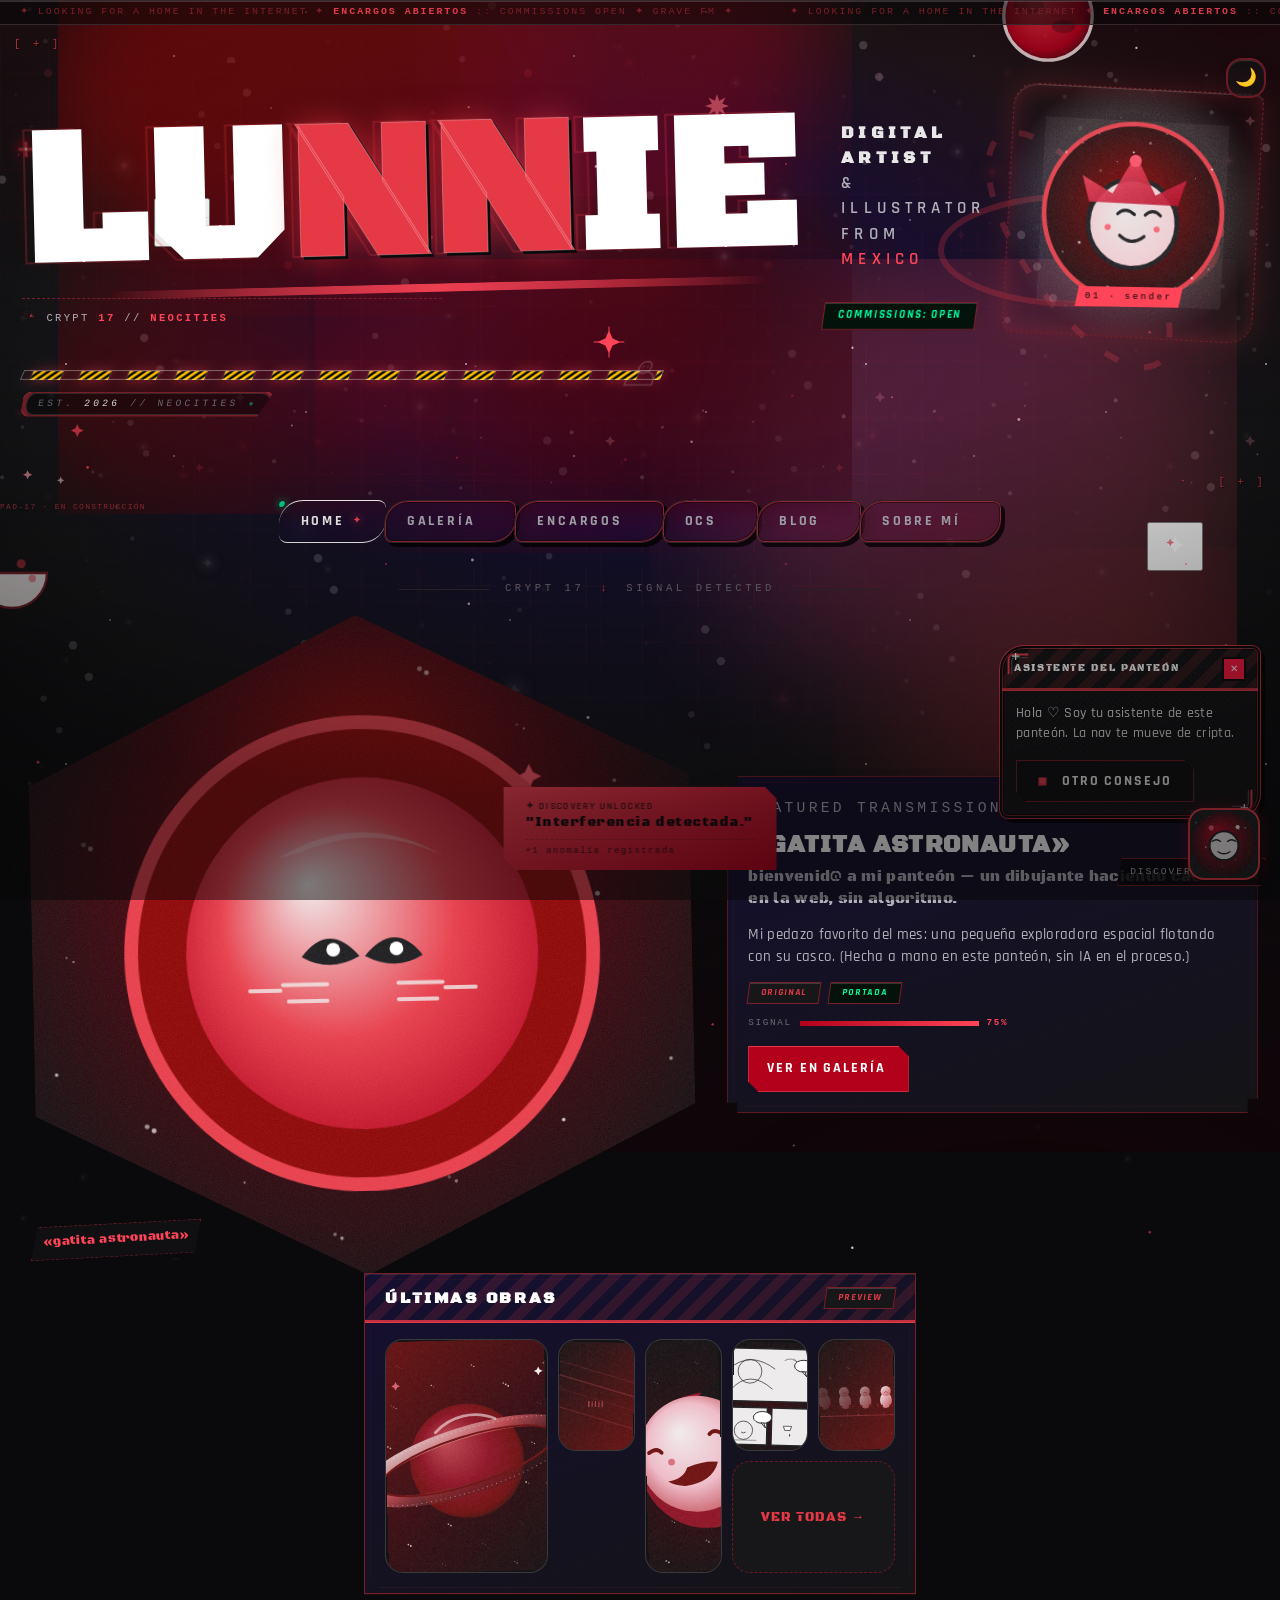
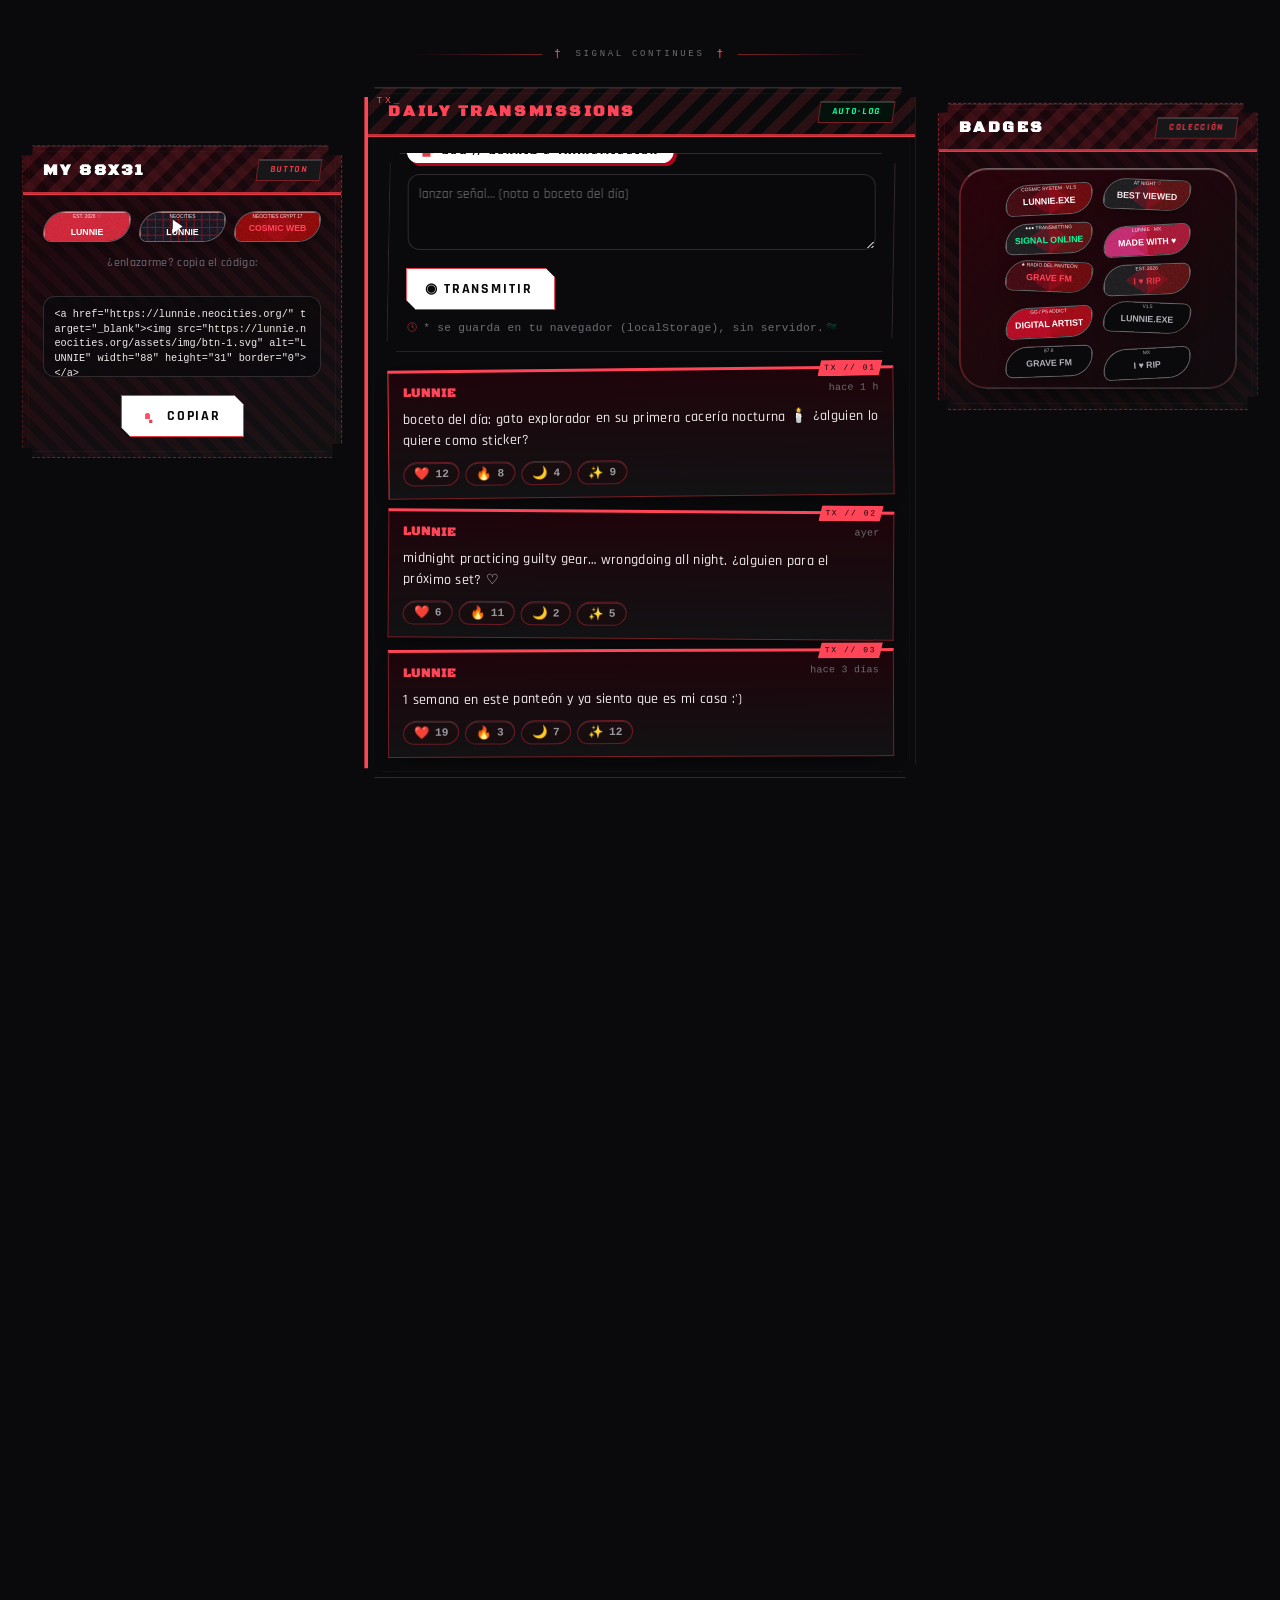
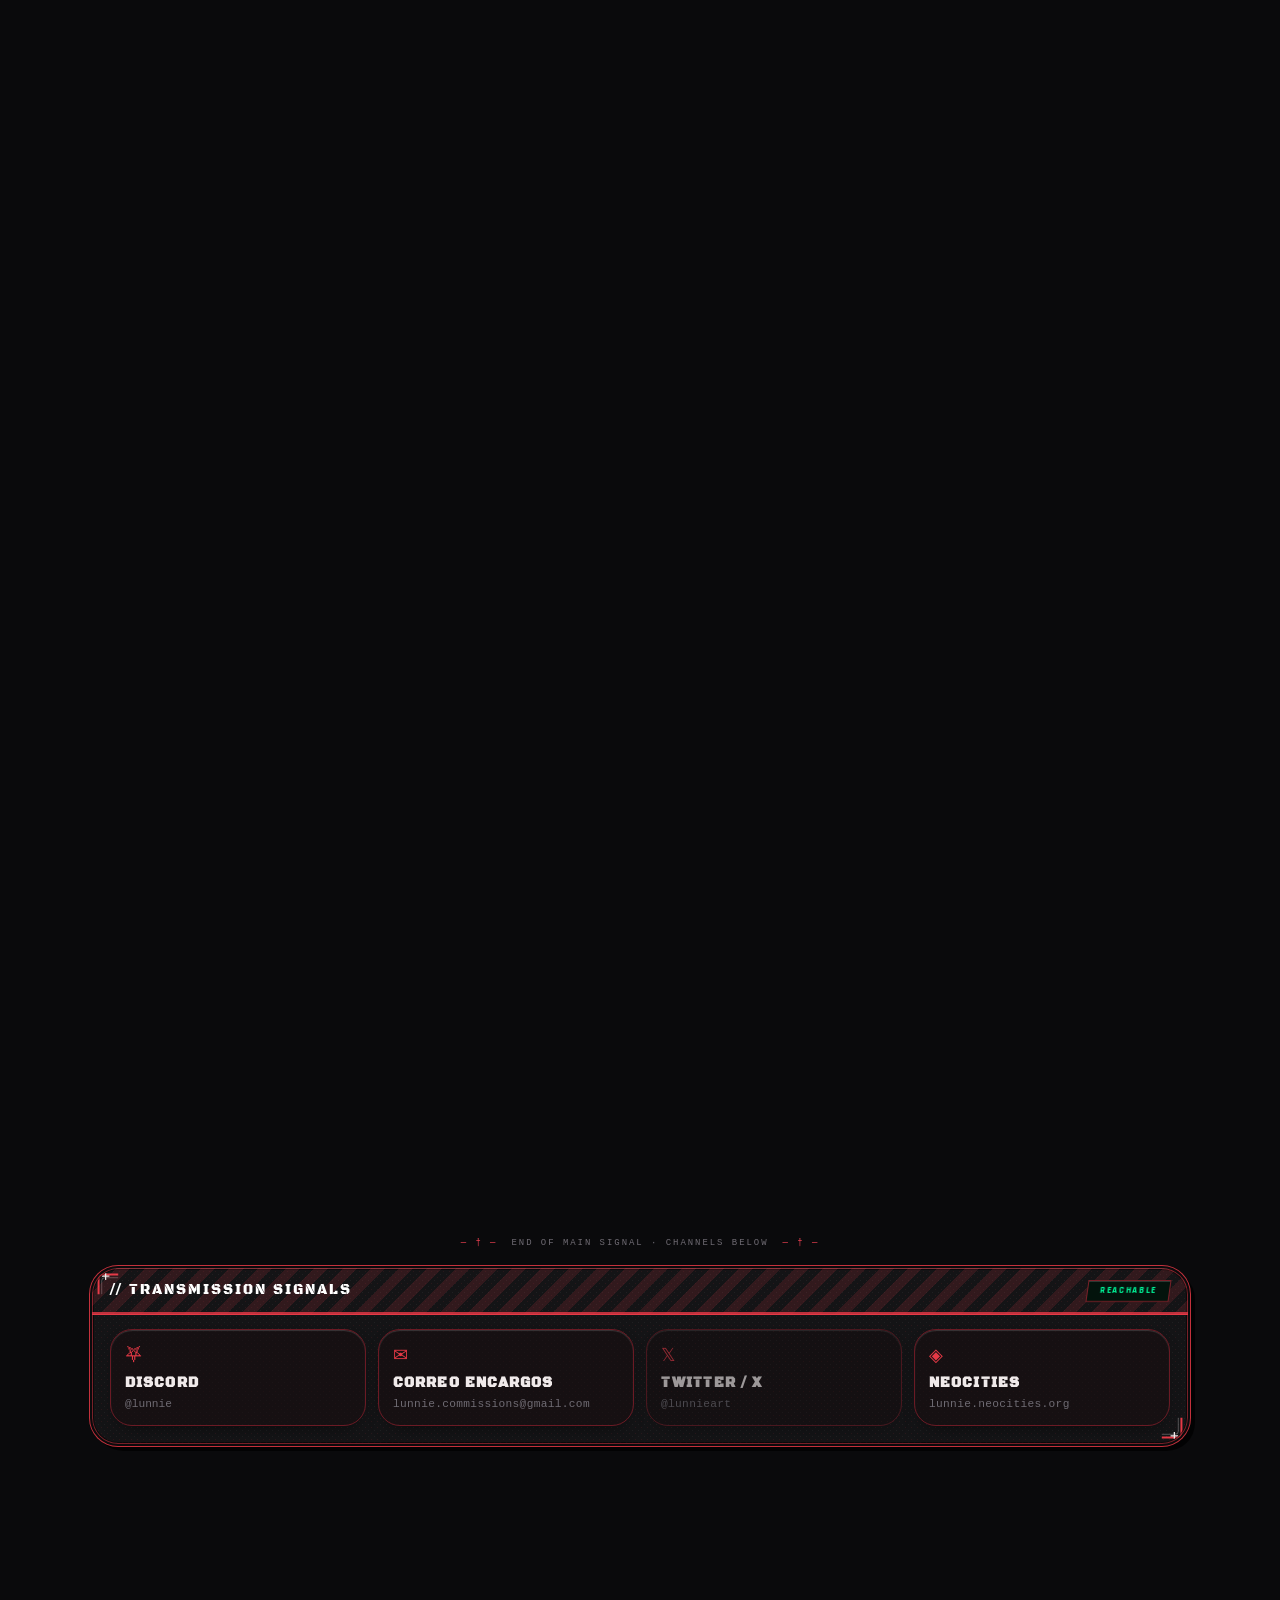
==== index.html @ 0cff0e43 "feat: LUNNIE'S GRAVEYARD — re-skin emo/goth de la landing (paleta carmesi, mascota RIP, GRAVE FM y T" ====
<!DOCTYPE html>
<!--
  LUNNIE ♡ — index.html
  Dirección de arte: CRYPT × PERSONA 5 × GUILTY GEAR
  3 columnas: perfil & tools | contenido central | widgets.
  Stack: HTML5 semántico + CSS Grid/clip-path + JS vanilla.
-->
<html lang="es">
<head>
  <meta charset="UTF-8">
  <meta name="viewport" content="width=device-width, initial-scale=1.0">
  <meta name="theme-color" content="#0a0a0c">
  <meta name="description" content="Lunnie — 17 y/o digital artist &amp; illustrator from Mexico. Un pequeño panteón digital: galería, encargos, radio GRAVE FM, transmisiones y la mascota RIP.">
  <title>LUNNIE'S GRAVEYARD</title>

  <!-- Open Graph -->
  <meta property="og:type" content="website">
  <meta property="og:title" content="LUNNIE'S GRAVEYARD">
  <meta property="og:description" content="Lunnie — 17 y/o artist from Mexico. Galería, encargos, radio GRAVE FM y transmisiones. Un pequeño panteón digital.">
  <meta property="og:url" content="https://lol-bit-rvgl.github.io/Lunnie-Landing/">
  <meta property="og:image" content="https://lol-bit-rvgl.github.io/Lunnie-Landing/assets/img/banner.svg">
  <meta property="og:site_name" content="LUNNIE'S GRAVEYARD">
  <meta name="twitter:card" content="summary">

  <!-- Favicon propio (luna + estrella, SVG) -->
  <link rel="icon" type="image/svg+xml" href="favicon.svg">

  <!-- Tipografías: Black Ops One (display HUD/GG) + Rajdhani (UI P5) -->
  <link rel="preconnect" href="https://fonts.googleapis.com">
  <link rel="preconnect" href="https://fonts.gstatic.com" crossorigin>
  <link href="https://fonts.googleapis.com/css2?family=Black+Ops+One&family=Rajdhani:wght@500;600;700&display=swap" rel="stylesheet">

  <link rel="stylesheet" href="style.css">
  <link rel="stylesheet" href="space-system.css">
</head>

<body>
  <!-- Capa fija: humo de cripta + brasas + rejilla técnica -->
  <div class="space-bg" aria-hidden="true"></div>

  <!-- Capas de profundidad para el parallax (lunnie-bg.js) -->
  <div class="fx-layer is-far" aria-hidden="true"></div>
  <div class="fx-layer is-mid" aria-hidden="true"></div>
  <div class="fx-layer is-near" aria-hidden="true"></div>

  <!-- Bandas de brasas (sprites con parallax) + banda cercana viva -->
  <div class="px-stars px-stars-far" aria-hidden="true"></div>
  <div class="px-stars px-stars-mid" aria-hidden="true"></div>
  <canvas id="field-canvas" aria-hidden="true"></canvas>
  <div class="px-nebula" aria-hidden="true"></div>

  <!-- Barra de progreso de scroll -->
  <div class="progress-hud" id="progress-hud" aria-hidden="true"></div>

  <!-- Estrellas clicables (secreto) -->
  <button type="button" class="star-tap is-far" aria-label="una brasa del panteón" title="*brilla*">
    <img src="assets/decorations/stars/star-01.svg" alt="" loading="lazy" decoding="async">
  </button>
  <button type="button" class="star-tap is-mid" aria-label="otra brasa del panteón" title="*parpadea*">
    <img src="assets/decorations/stars/sparkle-02.svg" alt="" loading="lazy" decoding="async">
  </button>

  <!-- Destello de glitch (scroll rápido / konami) -->
  <div class="glitch-flash" aria-hidden="true"></div>

  <!-- Índice de sección lateral (desktop) -->
  <nav class="scroll-index" aria-label="Índice de secciones">
    <a href="#sec-profile" data-i="01">perfil</a>
    <a href="#sec-art" data-i="02">arte</a>
    <a href="#sec-radio" data-i="03">radio</a>
    <a href="#sec-tx" data-i="04">tx</a>
    <a href="#sec-gb" data-i="05">guestbook</a>
    <a href="#sec-dock" data-i="06">contacto</a>
  </nav>

  <!-- Contador de secretos -->
  <div class="discovery-count" aria-hidden="true">DISCOVERIES <b>0/10</b></div>

  <!-- Gatillo del easter egg de cumpleaños (luna en barra superior) -->
  <button type="button" class="egg-trigger" id="egg-trigger" aria-label="secreto" title="*un enigma brilla en la luna*">🌙</button>

  <!-- ============================================================
       TICKER / MARQUEE
       ============================================================ -->
  <div class="marquee-bar" aria-hidden="true">
    <div class="marquee-track">
      <span>✦ LOOKING FOR A HOME IN THE INTERNET ✦ <b>ENCARGOS ABIERTOS</b> :: COMMISSIONS OPEN ✦ GRAVE FM ✦</span>
      <span>✦ LOOKING FOR A HOME IN THE INTERNET ✦ <b>ENCARGOS ABIERTOS</b> :: COMMISSIONS OPEN ✦ GRAVE FM ✦</span>
    </div>
  </div>

  <!-- ============================================================
       HERO
       ============================================================ -->
  <header class="hero">
    <!-- Kit hero: brasas, rejilla, destellos y órbitas (lunnie-kit) -->
    <span class="hero-deco hero-deco-stars" aria-hidden="true"></span>
    <span class="hero-deco hero-deco-grid" aria-hidden="true"></span>
    <span class="hero-deco hero-orbit" aria-hidden="true"><img src="assets/hero/hero-orbit.svg" alt=""></span>
    <span class="hero-deco hero-deco-l" aria-hidden="true"><img src="assets/hero/hero-decor-left.svg" alt=""></span>

    <span class="hero-badge">EST. <i>2026</i> // NEOCITIES</span>
    <h1 class="hero-title">LU<span class="hi">NN</span>IE</h1>

    <!-- Sticker flotante con la avatar del panteón -->
    <div class="hero-sticker" id="hero-sticker" data-cursor role="img" aria-label="Cripta de Lunnie — la receta del panteón">
      <img src="assets/img/avatar.svg" alt="" width="200" height="200">
      <span class="stk-tag">01 · sender</span>
    </div>

    <p class="hero-coords" id="hero-coords"><img src="assets/ui/hud/hud-coordinates.svg" alt="" class="hud-coords-ico">CRYPT <b>17</b> // <b>NEOCITIES</b></p>
    <p class="hero-sub"><strong>digital artist</strong> &amp; illustrator<br>from <em>mexico</em></p>
    <div class="hero-badges">
      <span class="chip chip-open">commissions: open</span>
    </div>
    <div class="hero-rule" aria-hidden="true"></div>
  </header>

  <!-- ============================================================
       NAVEGACIÓN PRINCIPAL
       ============================================================ -->
  <nav class="site-nav" aria-label="Navegación principal">
    <a href="index.html" class="active">home</a>
    <a href="galeria.html">galería</a>
    <a href="encargos.html">encargos</a>
    <a href="ocs.html">OCs</a>
    <a href="blog.html">blog</a>
    <a href="sobre-mi.html">sobre mí</a>
  </nav>

  <main class="page">

    <!-- ==========================================================
         ENTRADA AL PANTEÓN — obra destacada como puerta
         ========================================================== -->
    <section class="zone zone-art" data-reveal="art" aria-labelledby="t-featured">
      <h2 class="sr-only" id="t-featured">obra destacada</h2>
      <div class="path-gate" aria-hidden="true">
        <span>CRYPT 17</span><i>↓</i><span>SIGNAL DETECTED</span>
      </div>
      <div class="entry-wrap">
        <figure class="featured-art-wrap entry-art">
          <img class="featured-art shape-hex" src="assets/img/art2.svg" alt="Gatita astronauta — obra destacada">
          <figcaption class="entry-tag" aria-hidden="true">«gatita astronauta»</figcaption>
        </figure>
        <aside class="panel panel-d entry-info">
          <p class="ft-plate">FEATURED TRANSMISSION // ARTWORK <b>#042</b></p>
          <h3>«gatita astronauta»</h3>
          <p class="entry-note">
            bienvenid@ a mi panteón — un dibujante haciendo casa en la web, sin algoritmo.
          </p>
          <p>
            Mi pedazo favorito del mes: una pequeña exploradora espacial flotando
            con su casco. (Hecha a mano en este panteón, sin IA en el proceso.)
          </p>
          <div class="tags-row">
            <span class="chip">original</span>
            <span class="chip chip-open">portada</span>
          </div>
          <div class="ft-signal" aria-hidden="true">
            <span>SIGNAL</span><span class="sys-bar" data-v="75"><i></i></span><b>75%</b>
          </div>
          <a class="btn" href="galeria.html">ver en galería</a>
        </aside>
      </div>
    </section>

    <div class="grid">

      <!-- ==========================================================
           COLUMNA IZQUIERDA — PERFIL & TOOLS
           ========================================================== -->
      <aside class="col stack col-left">

        <!-- Perfil -->
        <section class="panel panel-a" id="sec-profile" data-sec="PROFILE" data-reveal="sys" aria-labelledby="t-perfil">
          <header class="panel-head"><h2 id="t-perfil">perfil</h2><span class="chip chip-live">online</span></header>
          <div class="profile-fig">
            <img class="profile-avatar shape-oct" src="assets/img/avatar.svg" alt="Avatar de Lunnie" width="132">
          </div>
          <h3 class="profile-name">LUNNIE</h3>
          <p class="profile-tag">17 Y/O · ARTIST · MX</p>
          <p class="profile-bio">17 y/o artist from Mexico. Obsessed with fighting games, gothic vibes &amp; high-contrast illustrations. Welcome to my grave.</p>
          <!-- "n obras" y "n OCs" se calculan de CONFIG.WORKS / CONFIG.OCS
                 (script.js) — js rellena los <b data-stat> al cargar. -->
            <div class="profile-stats">
              <div><b data-stat="works">10</b><span>obras</span></div>
              <div><b data-stat="ocs">03</b><span>OCs</span></div>
              <div><b>∞</b><span>café</span></div>
            </div>
        </section>

        <!-- Botón 88x31 + copiar -->
        <section class="panel panel-e" data-reveal="deco" aria-labelledby="t-button">
          <header class="panel-head"><h2 id="t-button">my 88x31</h2><span class="chip">button</span></header>
          <div class="button-block">
            <div class="badge-row">
              <img class="badge-88" src="assets/img/btn-1.svg" alt="Botón 88x31 de LUNNIE">
              <img class="badge-88" src="assets/img/btn-2.svg" alt="Botón 88x31 de LUNNIE variante">
              <img class="badge-88" src="assets/ui/badges/badge-cosmic.svg" alt="badge Cosmic Web">
            </div>
            <p class="tiny">¿enlazarme? copia el código:</p>
            <textarea id="button-code" class="copy-source" rows="4" readonly>&lt;a href="https://lunnie.neocities.org/" target="_blank"&gt;&lt;img src="https://lunnie.neocities.org/assets/img/btn-1.svg" alt="LUNNIE" width="88" height="31" border="0"&gt;&lt;/a&gt;</textarea>
            <button type="button" id="copy-btn" class="btn btn-blank"><img class="chip-ico" src="assets/ui/icons/icon-link.svg" alt=""> copiar</button>
            <p id="copy-feedback" class="copy-feedback" hidden>¡copiado! ✨ gracias por el cariño</p>
          </div>
        </section>

        <!-- ==========================================================
             WIDGET DISCORD EN VIVO (render por discord-widget.js)
             ========================================================== -->
        <section class="panel panel-c" data-reveal="win" aria-labelledby="t-discord">
          <header class="panel-head">
            <h2 id="t-discord">estado en vivo</h2>
            <span class="meter live" title="sondeo de Lanyard"></span>
          </header>
          <!-- Contenedor que llena discord-widget.js. Necesita tu ID.
               El contenido inicial escribible reproduce renderManual()
               ("CRYPT IN REPOSE"): si JS no corre o tarda, el visitante
               nunca ve un "INICIANDO…" colgado. El estado de conexión se
               reserva al momento exacto del fetch con un ID real. -->
          <div class="dw" id="discord-widget">
            <div class="dw-head">
              <span>// CRYPT IN REPOSE</span>
              <span class="meter sleep">◌ WAVEFORM</span>
            </div>
            <div class="dw-user">
              <span class="dw-avatar st-offline"><span class="dw-avatar-inner">✧</span></span>
              <div>
                <strong class="dw-name">LUNNIE</strong>
                <span class="dw-tag">/ OFFLINE</span>
              </div>
            </div>
            <p class="dw-status">» la artífice anda en su cripta haciendo sketch — la señal vuelve cuando regrese ▂ ▄ █</p>
            <div class="dw-activity"><div class="art">⌁</div><span class="dw-activity-data">emitiendo ambiente… (sin actividad de Discord)</span></div>
            <div class="dw-foot"><span class="dw-clock">PRESENCIA DEL PANTEÓN // EN REPOSO</span></div>
          </div>
        </section>

        <!-- Webring — REACTIVAR: cuando tengas al menos 1 sitio amigo real,
              quita el atributo `hidden` de este panel y añade esa
              amistad a CONFIG.WEBRING en script.js (script.js lo
              desoculta solo si la lista tiene entradas). Mientras
              no haya links reales no se muestra (nada de huecos
              "reservado" vacíos). -->
        <section class="panel panel-e" id="sec-webring" data-reveal="deco" aria-labelledby="t-webring" hidden>
          <header class="panel-head"><h2 id="t-webring">webring</h2><span class="chip">próximamente</span></header>
          <ul class="friend-links" id="friend-links">
            <li><a href="#" target="_blank" rel="noopener" class="is-pending" data-pending title="un hueco del webring — reservado"><img src="assets/ui/badges/badge-space.svg" alt="badge I ♥ RIP — reservado" loading="lazy" decoding="async"></a></li>
            <li><a href="#" target="_blank" rel="noopener" class="is-pending" data-pending title="un hueco del webring — reservado"><img src="assets/ui/badges/badge-fm-mono.svg" alt="badge GRAVE FM — reservado" loading="lazy" decoding="async"></a></li>
            <li><a href="#" target="_blank" rel="noopener" class="is-pending" data-pending title="un hueco del webring — reservado"><img src="assets/ui/badges/badge-exe-mono.svg" alt="badge LUNNIE.EXE — reservado" loading="lazy" decoding="async"></a></li>
          </ul>
          <p class="tiny">webring del panteón en construcción — cada badge va marcando la casa de una alma amiga.</p>
        </section>
      </aside>

      <!-- ==========================================================
           COLUMNA CENTRAL — CONTENIDO
           ========================================================== -->
      <div class="col stack col-center">

        <!-- Avance de galería -->
        <section class="panel panel-d" id="sec-art" data-reveal="art" aria-labelledby="t-preview">
          <header class="panel-head"><h2 id="t-preview">últimas obras</h2><span class="chip">preview</span></header>
          <div class="gal-strip">
            <a href="galeria.html"><img src="assets/img/art1.svg" alt="planeta con anillo"></a>
            <a href="galeria.html"><img src="assets/img/art3.svg" alt="mecha kawaii"></a>
            <a href="galeria.html"><img src="assets/img/art4.svg" alt="cara lunar"></a>
            <a href="galeria.html"><img src="assets/img/art5.svg" alt="página de cómic"></a>
            <a href="galeria.html"><img src="assets/img/art6.svg" alt="animación rough"></a>
            <a class="more" href="galeria.html">ver todas →</a>
          </div>
        </section>

        <p class="signal-handoff" aria-hidden="true"><b>†</b>SIGNAL CONTINUES<b>†</b></p>

        <!-- ==========================================================
             DAILY TRANSMISIONES — diario/muro de notas
             ========================================================== -->
        <section class="panel panel-b" id="sec-tx" data-reveal="tx" aria-labelledby="t-tx">
          <header class="panel-head">
            <h2 id="t-tx">daily transmissions</h2>
            <span class="chip chip-open">auto-log</span>
          </header>

          <!-- Caja de diálogo estilo P5 para publicar una nota -->
          <div class="tx-box">
            <span class="tx-tab">LOG // LUNNIE'S TRANSMISSION</span>
            <label class="sr-only" for="tx-input">nueva transmisión</label>
            <textarea id="tx-input" rows="3" placeholder="lanzar señal… (nota o boceto del día)"></textarea>
            <div class="tx-actions">
              <button type="button" class="btn btn-blank" id="tx-post">◉ transmitir</button>
              <span class="dg-note">* se guarda en tu navegador (localStorage), sin servidor.</span>
            </div>
          </div>

          <!-- Muro de notas + reacciones (lo puebla script.js) -->
          <div class="tx-wall" id="tx-wall"></div>
        </section>

        <!-- Changelog -->
        <section class="panel panel-a" data-sec="LOG" data-reveal="sys" aria-labelledby="t-log">
          <header class="panel-head"><h2 id="t-log">registro de actualizaciones</h2><span class="chip chip-live">live</span></header>
          <ol class="timeline" id="changelog" reversed></ol>
        </section>

        <!-- ==========================================================
             COMENTARIOS: diálogo P5 + hilo Giscus
             ========================================================== -->
        <section class="panel panel-b" id="sec-gb" data-reveal="gb" aria-labelledby="t-comments">
          <header class="panel-head">
            <h2 id="t-comments">guestbook // comentarios</h2>
            <span class="chip">visitantes</span>
          </header>
          <!-- RIP asoma tras el guestbook -->
          <div class="nebula-peek" aria-hidden="true">
            <img src="assets/img/nebula/nebgula-curious.svg" alt="">
          </div>

          <!-- Muro de notas decorativo (kit guestbook) -->
          <div class="gb-wall" aria-hidden="true">
            <img class="nw-pin" src="assets/guestbook/pin.svg" alt="">
            <img class="nw-note nw-pink" src="assets/guestbook/note-pink.svg" alt="">
            <img class="nw-tape" src="assets/guestbook/tape.svg" alt="">
            <img class="nw-note nw-blue" src="assets/guestbook/note-blue.svg" alt="">
            <img class="nw-note nw-yellow" src="assets/guestbook/note-yellow.svg" alt="">
            <img class="nw-note nw-purple" src="assets/guestbook/note-purple.svg" alt="">
            <img class="nw-sticker nw-s-star" src="assets/guestbook/sticker-star.svg" alt="">
            <img class="nw-sticker nw-s-heart" src="assets/guestbook/sticker-heart.svg" alt="">
            <img class="nw-sticker nw-s-moon" src="assets/guestbook/sticker-moon.svg" alt="">
          </div>

          <!-- Caja de diálogo al estilo P5 -->
          <div class="dg-row">
            <img class="dg-sprite shape-oct" src="assets/img/assistant.svg" alt="asistente Lunnie">
            <div class="dg-bubble">
              <label for="gb-text"><img class="chip-ico dg-ico" src="assets/decorations/symbols/symbol-moon.svg" alt="">▚ deja tu huella</label>
              <textarea id="gb-text" placeholder="Escribe tu mensaje… se guarda en tu navegador ♡"></textarea>
              <div class="dg-actions">
                <button type="button" class="btn" id="gb-post">enviar ✎</button>
                <span class="dg-note">* huella local por ahora — cuando el hilo real esté conectado, vive justo abajo.</span>
              </div>
            </div>
          </div>

          <!-- Hilo: script.js inyecta giscus si data-repo está configurado -->
          <div class="giscus" id="giscus-thread">
            <div class="giscus-fallback" id="giscus-fallback">▧ conectando el hilo del panteón…</div>
          </div>

          <!-- Huellas locales (fallback del guestbook): las puebla script.js -->
          <div class="gb-list" id="gb-list" aria-live="polite"></div>
        </section>
      </div>

      <!-- ==========================================================
           COLUMNA DERECHA — WIDGETS
           ========================================================== -->
      <aside class="col stack col-right">

        <!-- Working on -->
        <section class="panel panel-a" data-sec="WIP" data-reveal="sys" aria-labelledby="t-work">
          <header class="panel-head"><h2 id="t-work">working on rn…</h2><span class="chip chip-open">wip</span></header>
          <div class="working-row"><span class="dot"></span><p>portada del <strong>sketchbook de la cripta</strong></p><span class="chip chip-state is-on">ACTIVE</span></div>
          <div class="working-row"><span class="dot"></span><p>página de <a href="ocs.html"><strong>OCs</strong></a> con tarjetas por personaje</p><span class="chip chip-state">BUILDING</span></div>
          <div class="working-row"><span class="dot"></span><p>playlist para el <a href="blog.html"><strong>blog</strong></a></p><span class="chip chip-state">NEXT</span></div>
          <div class="working-row"><span class="dot"></span><p>página <a href="sobre-mi.html"><strong>sobre mí</strong></a></p><span class="chip chip-state">QUEUE</span></div>
          <p class="panel-foot tiny">actualizado: hoy — el pulso largo vive en el <a href="blog.html">log</a>.</p>
        </section>

        <!-- Música ambiental — GRAVE FM (se mudó a zona propia, abajo) -->

        <!-- Badges decorativos -->
        <section class="panel panel-e" data-reveal="deco" aria-labelledby="t-badges">
          <header class="panel-head"><h2 id="t-badges">badges</h2><span class="chip">colección</span></header>
          <div class="badges-block glass-card squircle-card" style="display:flex;flex-wrap:wrap;gap:10px;justify-content:center;">
            <img class="badge-88" src="assets/ui/badges/badge-exe.svg" alt="badge LUNNIE.EXE" loading="lazy" decoding="async">
            <img class="badge-88" src="assets/ui/badges/badge-night.svg" alt="badge best viewed at night" loading="lazy" decoding="async">
            <img class="badge-88" src="assets/ui/badges/badge-signal.svg" alt="badge signal online" loading="lazy" decoding="async">
            <img class="badge-88" src="assets/ui/badges/badge-love.svg" alt="badge made with love" loading="lazy" decoding="async">
            <img class="badge-88" src="assets/ui/badges/badge-fm.svg" alt="badge GRAVE FM" loading="lazy" decoding="async">
            <img class="badge-88" src="assets/ui/badges/badge-space.svg" alt="badge I ♥ RIP" loading="lazy" decoding="async">
            <img class="badge-88" src="assets/ui/badges/badge-artist.svg" alt="badge digital artist" loading="lazy" decoding="async">
            <img class="badge-88" src="assets/ui/badges/badge-exe-mono.svg" alt="badge LUNNIE.EXE mono" loading="lazy" decoding="async">
            <img class="badge-88" src="assets/ui/badges/badge-fm-mono.svg" alt="badge GRAVE FM mono" loading="lazy" decoding="async">
            <img class="badge-88" src="assets/ui/badges/badge-space-mono.svg" alt="badge I ♥ RIP mono" loading="lazy" decoding="async">
          </div>
        </section>
      </aside>
    </div>

    <!-- ==========================================================
         ESTACIÓN — GRAVE FM (descubrimiento tras el recorrido)
         ========================================================== -->
    <section class="panel panel-c grave-fm zone zone-radio" id="sec-radio" data-reveal="win" aria-labelledby="t-music">
      <div class="fm-scene" aria-hidden="true">
        <img class="fm-orbit" src="assets/ui/orbits/orbit-small.svg" alt="">
        <img class="fm-radar" src="assets/ui/hud/hud-radar.svg" alt="">
        <div class="fm-orb"></div>
      </div>
      <i class="fm-crt" aria-hidden="true"></i>
      <img class="fm-speaker" src="assets/radio/radio-speaker.svg" alt="" aria-hidden="true">
      <header class="panel-head"><h2 id="t-music">GRAVE FM</h2><span class="chip">pad <img class="chip-ico" src="assets/decorations/symbols/symbol-wave.svg" alt=""></span></header>
      <div class="radio-deck">
        <div class="fm-console">
          <div class="fm-dial">
            <span class="fm-freq">87.9</span>
            <span>· RADIO DEL PANTEÓN ·</span>
            <span class="fm-signal fm-sig" id="fm-signal"><img src="assets/radio/radio-signal.svg" alt="">▚▚▚ DISPONIBLE</span>
          </div>
          <div class="eq" id="eq" aria-hidden="true"><i></i><i></i><i></i><i></i><i></i><i></i><i></i><i></i></div>
          <p class="tiny">pad fantasma sintetizado al vuelo en tu navegador · cero mp3 · respeta tu gesto de play</p>
        </div>
        <div class="music-block">
          <div class="music-toggle-row">
            <button type="button" class="btn" id="music-toggle" aria-pressed="false">▶ emitir ambiente</button>
            <img class="fm-knob" src="assets/radio/radio-knob.svg" alt="" aria-hidden="true">
          </div>
          <p class="music-now" id="music-status">SILENCIO TUMULAR</p>
          <p class="fm-boot" aria-hidden="true"><img src="assets/loading/loading.svg" alt="">CONNECTING… SIGNAL FOUND?</p>
        </div>
      </div>
    </section>

    <!-- ==========================================================
         SISTEMA — diagnostics como cierre (zona final)
         ========================================================== -->
    <section class="panel panel-a zone zone-sys" data-sec="CORE" data-reveal="sys" aria-labelledby="t-diag">
      <header class="panel-head"><h2 id="t-diag">system diagnostics</h2><span class="chip chip-open">live <img class="chip-ico" src="assets/ui/hud/hud-signal-bars.svg" alt=""></span></header>
      <div class="sys-deck">
        <div class="sys-status" id="sys-status">
          <div class="sys-status-row">
            <span>STATUS</span>
            <span class="sys-bar" data-v="100"><i></i></span>
            <b class="val" data-key="status">ONLINE</b>
          </div>
          <div class="sys-status-row">
            <span>MOOD</span>
            <b class="val" data-key="mood">—</b>
          </div>
          <div class="sys-status-row">
            <span>ENERGY</span>
            <span class="sys-bar" data-bar="energy" data-v="80"><i></i></span>
            <b class="val" data-key="energy">—</b>
          </div>
          <div class="sys-status-row">
            <span>SIGNAL</span>
            <span class="sys-bar" data-bar="signal" data-v="85"><i></i></span>
            <b class="val" data-key="signal">—</b>
          </div>
          <div class="sys-status-row">
            <span>CRYPT</span>
            <b class="val" data-key="sector">STABLE</b>
          </div>
          <div class="sys-status-row">
            <span>RIP</span>
            <b class="val" data-key="nebula">AWAKE</b>
          </div>
          <div class="sys-status-row">
            <span>COFFEE</span>
            <b class="val">∞</b>
          </div>
          <div class="sys-status-row">
            <span>OPERATOR</span>
            <b class="val">LV.17</b>
          </div>
        </div>
        <div class="sys-side">
          <div class="sys-event" aria-live="polite" id="sys-event">
            <span class="ev-k">LAST EVENT</span>
            <span class="ev-t" data-key="event">› monitorizando el panteón…</span>
          </div>
          <p class="panel-foot tiny egg-dev-note">lectura del panteón — no de mi estado real :)</p>
        </div>
      </div>
    </section>
  </main>

  <div class="signal-out" aria-hidden="true">END OF MAIN SIGNAL · channels below</div>

  <!-- ============================================================
       TRANSMISSION SIGNALS — dock de contacto (estilo GG)
       ============================================================ -->
  <section class="dock liquid-panel squircle-panel" id="sec-dock" aria-labelledby="t-dock">
    <div class="dock-head">
      <span class="dock-badge" id="t-dock">// TRANSMISSION SIGNALS</span>
      <span class="chip chip-open">reachable</span>
    </div>
    <div class="dock-row">
      <button type="button" class="dock-btn" id="dock-discord" data-copy="@lunnie">
        <span class="dock-ico" aria-hidden="true">⛧</span>
        <strong>discord</strong>
        <em>@lunnie</em>
      </button>
      <a class="dock-btn dock-link" href="mailto:lunnie.commissions@gmail.com">
        <span class="dock-ico" aria-hidden="true">✉</span>
        <strong>correo encargos</strong>
        <em>lunnie.commissions@gmail.com</em>
      </a>
      <a class="dock-btn dock-link is-pending" data-social="twitter" href="#" target="_blank" rel="noopener" title="enlace pendiente de configurar">
        <span class="dock-ico" aria-hidden="true">𝕏</span>
        <strong>twitter / x</strong>
        <em>@lunnieart</em>
      </a>
      <a class="dock-btn dock-link" href="https://neocities.org/site/lunnie" target="_blank" rel="noopener">
        <span class="dock-ico" aria-hidden="true">◈</span>
        <strong>neocities</strong>
        <em>lunnie.neocities.org</em>
      </a>
    </div>
    <p class="dock-feedback" id="dock-feedback" hidden>⛧ tag copiado — ¡gracias por el reach!</p>
  </section>

  <!-- ============================================================
       FOOTER
       ============================================================ -->
  <footer class="site-footer" data-reveal="sys">
    <p class="foot-status"><img class="foot-mark" src="assets/favicon/moon-mark.svg" alt="símbolo Luna Lunnie">CONNECTION STABLE // LUNNIE NETWORK</p>
    <p class="foot-display">LUNNIE'S GRAVEYARD</p>
    <div class="foot-cta">
      <a href="#sec-profile">status</a>
      <a href="#sec-gb">guestbook</a>
      <a href="mailto:lunnie.commissions@gmail.com">contacto</a>
    </div>
    <p>© <span data-year>2026</span> — 17 y/o · crafted with ♥ and 0 JS frameworks · estética P5 × GG × crypt ✦</p>
    <p>no endorsement of algorithms were given in the making of this site.</p>
  </footer>

  <!-- ============================================================
       EASTER EGG DE CUMPLEAÑOS (oculto hasta pulsar la luna 🌙)
       ============================================================ -->
  <div class="egg-banner" id="egg-banner" hidden>
    <div class="egg-inner cut-panel">
      <button type="button" class="stop-egg" id="egg-close" aria-label="cerrar">✕</button>
      <p class="egg-kicker">TAKE YOUR TIME //</p>
      <h2 class="egg-title">HAPPY 17TH BIRTHDAY LUNNIE!</h2>
      <p class="egg-sub">17 y/o · México · fighting games &amp; gothic vibes ♡</p>
    </div>
  </div>
  <div class="confetti-layer" id="confetti-layer" aria-hidden="true" hidden></div>

  <!-- ============================================================
       ASISTENTE FLOTANTE
       ============================================================ -->
  <div class="assistant" id="assistant">
    <button type="button" class="assistant-bubble" id="assistant-bubble" aria-label="Abrir asistente">
      <img src="assets/img/assistant.svg" alt="Mascota asistente" loading="lazy" decoding="async">
    </button>
    <div class="assistant-popup" id="assistant-popup" hidden>
      <div class="assistant-head">
        <span class="title">asistente del panteón</span>
        <button type="button" class="assistant-close" id="assistant-close" aria-label="Cerrar asistente">✕</button>
      </div>
      <div class="assistant-body" id="assistant-body"><p>conectando con el panteón…</p></div>
      <button type="button" class="btn btn-ink" id="assistant-otro"><img class="chip-ico" src="assets/ui/icons/icon-art.svg" alt=""> otro consejo</button>
    </div>
  </div>

  <!-- ============================================================
       RIP — mascota del panteón (estados por lunnie-fx.js)
       ============================================================ -->
  <div class="nebula-friend" aria-label="RIP, la mascota del panteón">
    <img src="assets/img/nebula/nebgula-idle.svg" alt="RIP, la mascota del panteón" width="76" height="76">
    <span class="neb-tag is-awake">RIP STATUS ● AWAKE</span>
  </div>

  <!-- Config de Giscus (comentarios). Datos vacíos = aviso elegante.
       En tu repo: Settings → Discussions. Rellena:
         data-repo       → "usuario/repo"
         data-repo-id    → id interno del repo (giscus.app te lo da)
         data-category   → "Announcements" (discussion category)
         data-category-id → id de esa categoría                     -->
  <div hidden id="giscus-config"
       data-repo="TU_USUARIO/TU_REPO"
       data-repo-id=""
       data-category=""
       data-category-id=""
       data-mapping="pathname"></div>

  <!-- Scripts: core del sitio + widget de Discord + nueva capa viva -->
  <script src="script.js" defer></script>
  <script src="discord-widget.js" defer></script>
  <script src="lunnie-bg.js" defer></script>
  <script src="lunnie-fx.js" defer></script>
</body>
</html>
---- style.css ----
/* ============================================================
   LUNNIE ♡ — style.css
   Dirección de arte: SPACE × PERSONA 5 × GUILTY GEAR
   ------------------------------------------------------------
   Secciones:
     1.  Variables: paleta abisal/neón + tipos + medidas
     2.  Reset & base (fondo espacial estrellado)
     3.  Utilidades P5: clip-path, skew, sombras sólidas, glow
     4.  Scrollbars, selección, focus
     5.  Marquee / ticker de noticias
     6.  Hero (título masivo + badges)
     7.  Navegación angular
     8.  Grid general de páginas
     9.  Paneles / tarjetas (recortes poligonales)
    10.  Etiquetas, botones, chips (P5/GG)
    11.  Columna izquierda: perfil, 88x31, DISCORD WIDGET, social, webring
    12.  Columna central: banner, bienvenida, destacado, changelog, comentarios
    13.  Columna derecha: working-on, música, diagnósticos
    14.  Comentarios P5 (diálogo) + Giscus
    15.  Página Encargos (tarjetas de precio)
    16.  Página Galería (filtros + grid)
    17.  Lightbox "TAKE YOUR TIME / HEAVEN OR HELL"
    18.  Asistente flotante
   19.  Footer
   20.  Responsive (geometría rota en móvil)
   21.  Identidad / diario / dock / easter egg (cumpleaños 17)
   22.  Páginas OCs / Blog / Sobre mí
   23.  Liquid Glass + Superelipses (refactor visual)
    24.  Retro Revival (densidad 2000s / Neocities / HUD)
   ============================================================ */

/* ============================================================
   1. VARIABLES
   ============================================================ */
:root {
  /* Cripta */
  --void:      #0a0a0c;   /* negro profundo - fondo */
  --panel:      #141416;   /* panel ligeramente más claro */
  --panel-2:    #17171a;   /* hover / alto */
  --line:       #33282b;   /* borde tenue */
  --line-2:     #6b1a24;   /* borde carmesí */

  /* Rojos góticos */
  --oxblood-deep:#3a0008;
  --oxblood:     #8b0000;
  --blood:#b3001b;
  --carmine:#e63946;
  --neon-lilac:#f5ccd2;   /* rosa pálido - nombres del guestbook */
  --glow:       rgba(230, 57, 70, 0.8);

  /* Neutros */
  --white:      #ffffff;
  --offwhite:   #f0eaea;
  --grey:       #b0b0b8;
  --grey-d:     #6f6b73;

  /* Estados de Discord */
  --st-online:  #00ff9f;
  --st-idle:    #ffbf00;
  --st-dnd:     #c0236b;
  --st-offline: #41434f;

  /* Acentos de alerta GG */
  --warn:       #ff4d63;
  --danger:     #ff1a40;

  /* Tipografías: Black Ops One (display HUD/GG) + Rajdhani (UI P5) */
  --font-display: 'Black Ops One', 'Oswald', 'Arial Black', Impact, sans-serif;
  --font-ui:      'Rajdhani', 'Segoe UI', sans-serif;
  --font-mono:    'Courier New', monospace;

  /* Medidas de corte P5: esquinas recortadas */
  --notch: 18px;

  /* Cortes poligonales reutilizables */
  --cut-panel: polygon(
    0 0,
    calc(100% - var(--notch)) 0,
    100% var(--notch),
    100% 100%,
    var(--notch) 100%,
    0 calc(100% - var(--notch))
  );
  --cut-arrow: polygon(
    0 0,
    calc(100% - 14px) 0,
    100% 50%,
    calc(100% - 14px) 100%,
    0 100%
  );
  --cut-tag: polygon(
    6px 0,
    100% 0,
    calc(100% - 6px) 100%,
    0 100%
  );

  /* Sombras */
  --shadow-hard: 6px 6px 0 rgba(0, 0, 0, 0.9);
  --shadow-glow: 0 0 18px rgba(230, 57, 70, 0.55);

  /* --- Superelipses (squircles): radios continuos --- */
  --sq-panel:  28px;   /* paneles grandes */
  --sq-card:   22px;   /* tarjetas medianas */
  --sq-button: 16px;   /* botones / nav */
  --sq-chip:   12px;   /* chips, tags, inputs */
  --sq-img:    18px;   /* miniaturas e imágenes */

  /* --- Liquid Glass (estilo Nux-Glass) --- */
  --glass-tint:      linear-gradient(135deg, rgba(52, 0, 10, 0.45) 0%, rgba(10, 10, 12, 0.65) 100%);
  --glass-tint-deep: linear-gradient(135deg, rgba(52, 0, 10, 0.62) 0%, rgba(10, 10, 12, 0.78) 100%);
  --glass-solid:     linear-gradient(135deg, rgba(52, 0, 10, 0.92) 0%, rgba(10, 10, 12, 0.97) 100%);
  --glass-blur:      blur(16px) saturate(160%);
  --glass-blur-soft: blur(10px) saturate(140%);
  --glass-line:      rgba(255, 255, 255, 0.15);
  --glass-line-top:  rgba(255, 255, 255, 0.35);
  --glass-line-left: rgba(230, 57, 70, 0.35);
  --glass-bevel: inset 0 1px 1px 0 rgba(255, 255, 255, 0.2), 0 20px 40px -15px rgba(0, 0, 0, 0.7);
  --glass-bevel-sm: inset 0 1px 1px 0 rgba(255, 255, 255, 0.16), 0 8px 18px -10px rgba(0, 0, 0, 0.75);
  --glass-ring: inset 0 0 0 1px rgba(230, 57, 70, 0.28);
  --glass-sheen: linear-gradient(105deg, rgba(255, 255, 255, 0) 26%, rgba(255, 255, 255, 0.26) 42%,
                  rgba(255, 255, 255, 0.05) 50%, rgba(255, 255, 255, 0) 66%);

  --ease: cubic-bezier(0.16, 1, 0.3, 1);
}

/* ============================================================
   2. RESET & BASE — fondo espacial
   ============================================================ */
*, *::before, *::after { box-sizing: border-box; }

html {
  scroll-behavior: smooth;
}

body {
  margin: 0;
  font-family: var(--font-ui);
  font-weight: 500;
  color: var(--white);
  background: var(--void);
  line-height: 1.5;
  letter-spacing: 0.02em;
  overflow-x: hidden;
}

/* Capa fija: humo de cripta + resplandor carmesí + abismo tinto */
.space-bg {
  position: fixed;
  inset: 0;
  z-index: -2;
  background:
    radial-gradient(1200px 820px at 82% -12%, rgba(139, 0, 0, 0.55), transparent 62%),
    radial-gradient(980px 720px at 8% 28%, rgba(179, 0, 27, 0.3), transparent 58%),
    radial-gradient(1100px 940px at 55% 118%, rgba(230, 57, 70, 0.28), transparent 60%),
    radial-gradient(150vmax 92vmax at 50% 124%, rgba(58, 0, 8, 0.92), transparent 62%),
    linear-gradient(180deg, #0c0c0e 0%, var(--void) 52%, #170409 100%);
}
/* Capa de estrellas: las genera proceduralmente lunnie-bg.js en el
   canvas (#field-canvas), con estrellas reales de 4 puntas. */
/* Tapecrí de cruces † muy tenue + criss-cross técnico (GG gótico) */
.space-bg::after {
  content: "";
  position: absolute;
  inset: 0;
  background-image:
    linear-gradient(rgba(230, 57, 70, 0.04) 1px, transparent 1px),
    linear-gradient(90deg, rgba(230, 57, 70, 0.04) 1px, transparent 1px),
    url("data:image/svg+xml,%3Csvg xmlns='http://www.w3.org/2000/svg' width='56' height='56' viewBox='0 0 56 56'%3E%3Cpath d='M26 8v40M8 26h40' stroke='%23e63946' stroke-width='1.6' fill='none' opacity='0.055'/%3E%3C/svg%3E");
  background-size: 60px 60px, 60px 60px, 56px 56px;
  mask-image: radial-gradient(ellipse at center, black 18%, transparent 88%);
  -webkit-mask-image: radial-gradient(ellipse at center, black 18%, transparent 88%);
}

::selection { background: var(--carmine); color: var(--void); }
img { max-width: 100%; }
a  { color: var(--offwhite); text-decoration: none; }
a:hover { color: var(--white); }
h1, h2, h3 { line-height: 1.05; }

/* ============================================================
   3. UTILIDADES P5 / GG
   ============================================================ */
/* Recorte de esquinas (esquina arriba-derecha y abajo-izquierda) */
.cut   { clip-path: var(--cut-arrow); }
.cut-panel { clip-path: var(--cut-panel); }
.cut-tag   { clip-path: var(--cut-tag); }

/* Hexágono/octágono para caras/artwork */
.shape-hex {
  clip-path: polygon(50% 0, 100% 25%, 100% 75%, 50% 100%, 0 75%, 0 25%);
}
.shape-oct {
  clip-path: polygon(20% 0%, 80% 0%, 100% 20%, 100% 80%, 80% 100%, 20% 100%, 0 80%, 0 20%);
}

/* Inclinación: recuadro torcido con el interior compensado */
.skew { transform: skewX(-8deg); }
.skew > * { transform: skewX(8deg); }

/* Texto display masivo */
.display {
  font-family: var(--font-display);
  font-weight: 700;
  text-transform: uppercase;
  letter-spacing: 0.03em;
}
/* Sombra dura sólida (pop-art) */
.h-shadow { box-shadow: var(--shadow-hard); }
.glow-text { text-shadow: 0 0 8px var(--glow), 0 0 26px rgba(230, 57, 70, 0.5); }
/* Líneas diagonales técnicas GG */
.diag-stripes {
  background-image: repeating-linear-gradient(-45deg, rgba(230, 57, 70, 0.16) 0 9px, transparent 9px 20px);
}
/* Barra separadora angular: púas carmesí intermitentes */
.divider {
  height: 12px;
  margin: 20px 0;
  background:
    repeating-linear-gradient(90deg, var(--blood) 0 8px, transparent 8px 18px),
    linear-gradient(90deg, var(--blood), transparent 70%);
  transform: skewX(-30deg);
  border: 0;
}

/* ============================================================
   4. SCROLLBARS, FOCUS
   ============================================================ */
* { scrollbar-width: thin; scrollbar-color: var(--carmine) #14141680; }
*::-webkit-scrollbar { width: 12px; height: 12px; }
*::-webkit-scrollbar-track {
  background: var(--panel);
  border-left: 1px solid var(--line);
}
*::-webkit-scrollbar-thumb {
  background: linear-gradient(var(--blood), var(--oxblood));
  border: 2px solid var(--panel);
}
*::-webkit-scrollbar-thumb:hover { background: var(--carmine); }

:focus-visible {
  outline: 2px solid var(--carmine);
  outline-offset: 3px;
}

/* Animación reveal al hacer scroll (gestionada en script.js) */
.pre-reveal {
  opacity: 0;
  transform: translateY(16px);
}
.revealed {
  opacity: 1;
  transform: none;
  transition: opacity 0.5s var(--ease), transform 0.5s var(--ease);
}

/* ============================================================
   5. MARQUEE / TICKER DE NOTICIAS
   ============================================================ */
.marquee-bar {
  overflow: hidden;
  background: #0a0a0c;
  border-top: 2px solid var(--blood);
  border-bottom: 2px solid var(--blood);
  color: var(--offwhite);
  font-family: var(--font-mono);
  font-size: 0.78rem;
  letter-spacing: 0.08em;
  white-space: nowrap;
  padding: 7px 0;
  position: relative;
  z-index: 5;
}
.marquee-track {
  display: inline-block;
  animation: marquee-scroll 30s linear infinite;
  padding-left: 20px;
}
.marquee-track span {
  display: inline-block;
  padding-right: 4rem;
  color: var(--carmine);
}
.marquee-track span em { color: var(--white); font-style: normal; }
.marquee-track b { color: var(--warn); font-weight: 700; }
@keyframes marquee-scroll {
  from { transform: translateX(0); }
  to   { transform: translateX(-50%); }
}

/* ============================================================
   6. HERO
   ============================================================ */
.hero {
  position: relative;
  text-align: center;
  padding: 3.2rem 1.4rem 2.4rem;
}
.hero-badge {
  display: inline-block;
  font-family: var(--font-mono);
  font-size: 0.72rem;
  letter-spacing: 0.3em;
  color: var(--carmine);
  border: 1px solid var(--line-2);
  background: var(--panel);
  padding: 5px 16px;
  transform: skewX(-10deg);
  margin-bottom: 1.1rem;
}
.hero-badge i { font-style: normal; color: var(--white); }
.hero-title {
  margin: 0;
  font-size: clamp(3rem, 11vw, 8.5rem);
  font-family: var(--font-display);
  font-weight: 700;
  line-height: 0.86;
  letter-spacing: 0.04em;
  color: var(--white);
  text-shadow: 4px 4px 0 var(--blood);
}
.hero-title .hi { color: var(--carmine); text-shadow: 4px 4px 0 var(--void); }
.hero-sub {
  margin: 1rem 0 0;
  font-family: var(--font-ui);
  font-size: clamp(0.8rem, 2vw, 1.05rem);
  font-weight: 600;
  letter-spacing: 0.42em;
  text-transform: uppercase;
  color: var(--grey);
}
.hero-sub em { color: var(--white); font-style: normal; }
.hero-rule {
  width: min(560px, 80%);
  height: 6px;
  margin: 1.3rem auto 0;
  background: linear-gradient(90deg, transparent, var(--carmine), var(--white), transparent);
  transform: skewX(-24deg);
  filter: drop-shadow(0 0 10px var(--glow));
}

/* ============================================================
   7. NAVEGACIÓN
   ============================================================ */
.site-nav {
  display: flex;
  flex-wrap: wrap;
  justify-content: center;
  gap: 8px;
  max-width: 980px;
  margin: 0.4rem auto 2rem;
  padding: 0 1rem;
}
.site-nav a {
  position: relative;
  font-family: var(--font-ui);
  font-weight: 700;
  font-size: 0.92rem;
  letter-spacing: 0.14em;
  text-transform: uppercase;
  color: var(--offwhite);
  background: var(--panel);
  border: 1px solid var(--line-2);
  padding: 11px 26px 11px 20px;
  transform: skewX(-8deg);
  clip-path: var(--cut-arrow);
  transition: background 0.18s var(--ease), color 0.18s var(--ease),
              transform 0.14s var(--ease), box-shadow 0.18s var(--ease);
}
.site-nav a:hover {
  background: var(--blood);
  color: var(--white);
  transform: skewX(-8deg) translateY(-2px);
  box-shadow: 4px 4px 0 var(--void), 0 0 16px rgba(179, 0, 27, 0.85);
}
.site-nav a.active {
  background: var(--white);
  color: var(--void);
  border-color: var(--white);
  box-shadow: 5px 5px 0 var(--blood);
  cursor: default;
}

/* ============================================================
   8. GRID GENERAL
   ============================================================ */
.page {
  max-width: 1440px;
  margin: 0 auto;
  padding: 0 1.4rem 4rem;
}
.grid {
  display: grid;
  grid-template-columns: minmax(260px, 320px) minmax(0, 1fr) minmax(260px, 320px);
  gap: 22px;
  align-items: start;
}
.stack { display: flex; flex-direction: column; gap: 22px; }

/* ============================================================
   9. PANELES / TARJETAS (recortes poligonales)
   ============================================================ */
.panel {
  position: relative;
  background: linear-gradient(180deg, var(--panel), #141416);
  border: 2px solid var(--line-2);
  clip-path: var(--cut-panel);
  padding: 20px;
  filter: drop-shadow(0 10px 18px rgba(0, 0, 0, 0.7))
          drop-shadow(0 0 22px rgba(179, 0, 27, 0.14));
}
/* Borde interior doble estilo P5 */
.panel::after {
  content: "";
  position: absolute;
  inset: 6px;
  border: 1px solid var(--line-2);
  opacity: 0.5;
  pointer-events: none;
}
.panel-head {
  display: flex;
  align-items: center;
  justify-content: space-between;
  gap: 10px;
  margin: -20px -20px 16px;
  padding: 13px 20px;
  background: var(--diag, repeating-linear-gradient(-45deg, #40111a 0 10px, #2c0a10 10px 20px));
  border-bottom: 2px solid var(--blood);
  clip-path: polygon(0 0, calc(100% - 12px) 0, 100% 12px, 100% 100%, 0 100%);
}
.panel-head h2, .panel-head .title {
  margin: 0;
  font-family: var(--font-display);
  font-size: 1rem;
  font-weight: 700;
  text-transform: uppercase;
  letter-spacing: 0.1em;
  color: var(--white);
}
.panel-head .title::before { content: "▚ "; color: var(--carmine); }
.panel-foot {
  margin-top: 14px;
  padding-top: 12px;
  border-top: 1px dashed var(--line-2);
  font-size: 0.8rem;
  color: var(--grey);
}
.muted { color: var(--grey); }
.tiny  { font-size: 0.74rem; color: var(--grey-d); }
.pos   { color: var(--st-online); }
.neg   { color: var(--warn); }

/* ============================================================
   10. BOTONES, CHIPS, ETIQUETAS
   ============================================================ */
.btn {
  display: inline-flex;
  align-items: center;
  gap: 8px;
  font-family: var(--font-ui);
  font-weight: 700;
  font-size: 0.9rem;
  letter-spacing: 0.13em;
  text-transform: uppercase;
  color: var(--white);
  background: var(--blood);
  border: 0;
  padding: 11px 22px 11px 18px;
  transform: skewX(-8deg);
  clip-path: var(--cut-arrow);
  cursor: pointer;
  transition: background 0.18s var(--ease), color 0.18s var(--ease),
              transform 0.14s var(--ease), filter 0.18s var(--ease);
}
.btn > * { transform: skewX(8deg); }
.btn:hover {
  background: var(--carmine);
  transform: skewX(-8deg) translateY(-2px);
  filter: drop-shadow(0 0 12px var(--glow));
}
.btn:active { transform: skewX(-8deg) translateY(1px); }
.btn-ink { background: var(--void); border: 1px solid var(--line-2); }
.btn-ink:hover { background: var(--oxblood); }
.btn-blank { background: var(--white); color: var(--void); }
.btn-blank:hover { background: var(--offwhite); }

/* Chips / badges angular */
.chip {
  display: inline-block;
  font-family: var(--font-ui);
  font-weight: 700;
  font-size: 0.6rem;
  letter-spacing: 0.18em;
  text-transform: uppercase;
  color: var(--carmine);
  background: #17171a;
  border: 1px solid var(--line-2);
  padding: 3px 12px;
  transform: skewX(-8deg);
}
.chip > * { transform: skewX(8deg); }
.chip-open    { color: var(--st-online); border-color: #0a4a34; background: #03130c; }
.chip-closed   { color: var(--grey); border-color: #33282b; background: #0d0d14; }
.chip-warn     { color: var(--danger); border-color: #5c1832; background: #19060d; }
.chip-live     { color: var(--white); background: var(--blood); border-color: var(--blood); }

/* Metro/borde de estado (Discord) */
.meter {
  display: inline-block;
  width: 9px;
  height: 9px;
  border-radius: 50%;
  background: var(--st-offline);
  box-shadow: 0 0 8px currentColor;
}
.meter.on    { background: var(--st-online); color: var(--st-online); }
.meter.idle  { background: var(--st-idle);  color: var(--st-idle); }
.meter.dnd   { background: var(--st-dnd);   color: var(--st-dnd); }
.meter.off   { background: var(--st-offline); }
.meter.live  { background: var(--white); color: var(--white); animation: dot-pulse 1.6s ease-in-out infinite; }
@keyframes dot-pulse { 50% { opacity: 0.3; } }

/* ============================================================
   11. COLUMNA IZQUIERDA
   ============================================================ */
/* ---- perfil ---- */
.profile-fig {
  text-align: center;
  margin-bottom: 14px;
}
.profile-avatar {
  width: 132px;
  height: 132px;
  object-fit: cover;
  filter: drop-shadow(0 0 12px rgba(230, 57, 70, 0.55));
  transition: transform 0.3s var(--ease);
}
.profile-avatar:hover { transform: rotate(-3deg) scale(1.05); }
.profile-name {
  margin: 12px 0 2px;
  font-family: var(--font-display);
  font-size: 1.5rem;
  font-weight: 700;
  letter-spacing: 0.06em;
  color: var(--white);
  text-shadow: 3px 3px 0 var(--blood);
}
.profile-tag {
  font-family: var(--font-mono);
  font-size: 0.7rem;
  letter-spacing: 0.14em;
  color: var(--grey-d);
}
.profile-bio { font-size: 0.9rem; color: var(--grey); text-align: center; margin: 10px 0 0; }
.profile-stats {
  display: grid;
  grid-template-columns: repeat(3, 1fr);
  gap: 8px;
  margin-top: 14px;
}
.profile-stats div {
  text-align: center;
  background: var(--panel-2);
  border: 1px solid var(--line);
  padding: 8px 4px;
  transform: skewX(-6deg);
}
.profile-stats b { display: block; font-family: var(--font-display); font-size: 1rem; color: var(--white); }
.profile-stats span { font-size: 0.6rem; letter-spacing: 0.14em; text-transform: uppercase; color: var(--grey-d); }

/* ---- botón 88x31 ---- */
.button-block { text-align: center; }
.button-block .badge-row { display: flex; justify-content: center; gap: 8px; margin-bottom: 12px; }
.badge-88 {
  width: 88px;
  height: 31px;
  object-fit: cover;
  border: 2px solid var(--white);
  box-shadow: var(--shadow-hard);
  background: var(--panel);
}
.copy-source {
  width: 100%;
  resize: none;
  font-family: var(--font-mono);
  font-size: 0.64rem;
  color: var(--offwhite);
  background: #0a0a0c;
  border: 2px inset var(--line-2);
  padding: 10px;
  margin: 12px 0 10px;
  line-height: 1.45;
  word-break: break-all;
}
.copy-feedback { color: var(--st-online); font-weight: 700; font-size: 0.85rem; }

/* ---- DISCORD WIDGET ---- */
.dw { position: relative; }
.dw-head {
  display: flex;
  align-items: center;
  justify-content: space-between;
  font-family: var(--font-mono);
  font-size: 0.68rem;
  letter-spacing: 0.18em;
  color: var(--grey);
  padding-bottom: 10px;
  border-bottom: 1px dashed var(--line-2);
}
.dw-user {
  display: flex;
  align-items: center;
  gap: 14px;
  padding: 14px 0 10px;
}
.dw-avatar {
  position: relative;
  width: 58px;
  height: 58px;
  flex: 0 0 auto;
  padding: 3px;
  border-radius: 8px;
}
.dw-avatar img {
  width: 100%;
  height: 100%;
  object-fit: cover;
  border-radius: 6px;
  display: block;
}
/* anillo de estado por clase de color */
.dw-avatar.st-online { border: 2px solid var(--st-online); box-shadow: 0 0 12px rgba(0, 255, 159, 0.6); }
.dw-avatar.st-idle   { border: 2px solid var(--st-idle);  box-shadow: 0 0 12px rgba(255, 191, 0, 0.55); }
.dw-avatar.st-dnd    { border: 2px solid var(--st-dnd);   box-shadow: 0 0 12px rgba(192, 35, 107, 0.6); }
.dw-avatar.st-offline { border: 2px solid var(--st-offline);  }
.dw-name {
  display: block;
  font-family: var(--font-display);
  font-size: 1.05rem;
  font-weight: 700;
  color: var(--white);
}
.dw-tag, .dw-mood { font-family: var(--font-mono); font-size: 0.68rem; letter-spacing: 0.1em; color: var(--grey-d); }
.dw-status {
  margin: 0 0 10px;
  font-size: 0.85rem;
  color: var(--offwhite);
  background: var(--panel-2);
  border-left: 3px solid var(--carmine);
  padding: 8px 10px;
  clip-path: var(--cut-tag);
}
.dw-activity {
  display: flex;
  gap: 10px;
  align-items: center;
  background: #141416;
  border: 1px solid var(--line-2);
  padding: 10px;
  min-height: 44px;
}
.dw-activity .art {
  width: 44px;
  height: 44px;
  flex: 0 0 auto;
  border: 1px solid var(--line-2);
  display: grid;
  place-items: center;
  font-size: 1.3rem;
  background: linear-gradient(135deg, var(--oxblood), var(--void));
}
.dw-activity .art img { width: 100%; height: 100%; object-fit: cover; }
.dw-activity-data { min-width: 0; }
.dw-activity-data b {
  display: block;
  font-size: 0.78rem;
  color: var(--white);
  overflow: hidden;
  text-overflow: ellipsis;
  white-space: nowrap;
}
.dw-activity-data span {
  display: block;
  font-size: 0.7rem;
  color: var(--grey);
  overflow: hidden;
  text-overflow: ellipsis;
  white-space: nowrap;
}
.dw-activity-data .spotify { color: #1db954; letter-spacing: 0.05em; }
.dw-foot {
  margin-top: 10px;
  display: flex;
  justify-content: space-between;
  gap: 8px;
  align-items: center;
}
.dw-clock { font-family: var(--font-mono); font-size: 0.62rem; color: var(--grey-d); letter-spacing: 0.1em; }
.dw-error {
  text-align: center;
  padding: 16px 6px;
  color: var(--grey);
  font-family: var(--font-mono);
  font-size: 0.75rem;
  letter-spacing: 0.1em;
}
.dw-error h3 { font-family: var(--font-display); color: var(--warn); margin: 0 0 8px; letter-spacing: 0.12em; }
.dw-loading {
  padding: 18px 6px;
  text-align: center;
  color: var(--grey-d);
  font-family: var(--font-mono);
  font-size: 0.75rem;
  letter-spacing: 0.2em;
  animation: fade-blink 1.4s ease-in-out infinite;
}
@keyframes fade-blink { 50% { opacity: 0.35; } }

/* ---- social ---- */
.social-list { list-style: none; margin: 0; padding: 0; display: flex; flex-direction: column; gap: 8px; }
.social-list a {
  display: flex;
  align-items: center;
  justify-content: space-between;
  gap: 10px;
  padding: 9px 14px;
  background: var(--panel-2);
  border: 1px solid var(--line);
  color: var(--offwhite);
  font-weight: 600;
  letter-spacing: 0.08em;
  font-size: 0.86rem;
  clip-path: var(--cut-tag);
  transition: background 0.16s var(--ease), transform 0.14s var(--ease),
              box-shadow 0.16s var(--ease), color 0.16s var(--ease);
}
.social-list a::after { content: "↗"; font-family: var(--font-mono); color: var(--carmine); font-size: 0.7rem; }
.social-list a:hover {
  background: var(--blood);
  color: var(--white);
  transform: translateX(4px);
  box-shadow: 4px 4px 0 var(--void);
}

/* ---- webring ---- */
.friend-links { list-style: none; margin: 0 0 12px; padding: 0; display: flex; flex-wrap: wrap; gap: 10px; }
.friend-links img {
  width: 88px;
  height: 31px;
  object-fit: cover;
  border: 2px solid var(--line-2);
  background: var(--panel);
  transition: transform 0.16s var(--ease), box-shadow 0.16s var(--ease);
}
.friend-links a:hover img {
  transform: translateY(-3px) rotate(-2deg);
  box-shadow: 3px 3px 0 var(--void), 0 0 12px var(--glow);
}

/* ============================================================
   12. COLUMNA CENTRAL
   ============================================================ */
/* ---- banner ---- */
.banner-wrap {
  position: relative;
  clip-path: var(--cut-panel);
  overflow: hidden;
  border: 2px solid var(--line-2);
  box-shadow: var(--shadow-hard);
}
.banner-wrap img { display: block; width: 100%; height: auto; object-fit: cover; }
.banner-wrap::after {
  content: "";
  position: absolute;
  inset: 0;
  background: linear-gradient(120deg, transparent 55%, rgba(230, 57, 70, 0.14) 100%);
  pointer-events: none;
}

/* ---- caja de texto P5 (diálogo) ---- */
.p5-box {
  position: relative;
  background: var(--panel);
  border: 2px solid var(--white);
  box-shadow: inset 0 0 0 4px var(--void), inset 0 0 0 6px var(--blood), var(--shadow-hard);
  clip-path: var(--cut-panel);
  padding: 18px 20px;
  transform: skewX(-1.2deg);
  margin: 18px 0;
}
.p5-box > * { transform: skewX(1.2deg); }
.p5-box .speaker-tab {
  position: absolute;
  top: -14px;
  left: 18px;
  background: var(--blood);
  color: var(--white);
  font-family: var(--font-display);
  font-size: 0.72rem;
  letter-spacing: 0.22em;
  text-transform: uppercase;
  padding: 4px 16px;
  clip-path: var(--cut-tag);
}
.p5-box p { margin: 8px 0; color: var(--offwhite); font-size: 0.95rem; }
.p5-box p strong { color: var(--white); }
.p5-box .skip-mark {
  float: right;
  font-family: var(--font-mono);
  font-size: 0.7rem;
  color: var(--carmine);
  animation: fade-blink 1.8s ease-in-out infinite;
}

/* ---- destacado ---- */
.featured-grid {
  display: grid;
  grid-template-columns: minmax(220px, 1.2fr) minmax(0, 1fr);
  gap: 16px;
  align-items: center;
}
.featured-art-wrap { text-align: center; }
.featured-art {
  width: min(320px, 100%);
  aspect-ratio: 1 / 1;
  object-fit: cover;
  filter: drop-shadow(0 0 16px rgba(179, 0, 27, 0.5));
  transition: transform 0.3s var(--ease);
}
.featured-art:hover { transform: scale(1.03) rotate(-1deg); }
.featured-info .tags-row { display: flex; gap: 8px; flex-wrap: wrap; margin-bottom: 12px; }
.featured-info h3 { margin: 0 0 8px; font-family: var(--font-display); font-size: 1.35rem; text-transform: uppercase; letter-spacing: 0.04em; }
.featured-info p { color: var(--grey); font-size: 0.92rem; margin: 0 0 14px; }

/* ---- preview galería (home) ---- */
.gal-strip {
  display: grid;
  grid-template-columns: repeat(auto-fill, minmax(96px, 1fr));
  gap: 10px;
}
.gal-strip a {
  position: relative;
  aspect-ratio: 1 / 1;
  overflow: hidden;
  clip-path: var(--cut-arrow);
  border: 1px solid var(--line-2);
  background: var(--panel);
  transition: transform 0.16s var(--ease);
}
.gal-strip a img { width: 100%; height: 100%; object-fit: cover; filter: grayscale(0.3); transition: filter 0.2s var(--ease), transform 0.3s var(--ease); }
.gal-strip a:hover img { filter: grayscale(0); transform: scale(1.12); }
.gal-strip a:hover { transform: rotate(-2deg) translateY(-2px); box-shadow: 0 0 14px var(--glow); }
.gal-strip .more {
  display: grid;
  place-items: center;
  font-family: var(--font-display);
  color: var(--carmine);
  text-transform: uppercase;
  font-size: 0.8rem;
  letter-spacing: 0.1em;
  background: var(--panel-2);
  border: 1px dashed var(--line-2);
}

/* ---- changelog ---- */
.timeline { list-style: none; margin: 0; padding: 0; }
.timeline li {
  position: relative;
  padding: 0 0 16px 30px;
  border-left: 2px solid var(--line-2);
  margin-left: 8px;
}
.timeline li::before {
  content: "▶";
  position: absolute;
  left: -11px;
  top: 22px;
  width: 20px;
  height: 20px;
  background: var(--blood);
  color: var(--white);
  font-family: var(--font-mono);
  font-size: 0.6rem;
  display: grid;
  place-items: center;
  transform: skewX(-8deg);
}
.timeline time {
  display: inline-block;
  font-family: var(--font-mono);
  font-size: 0.68rem;
  letter-spacing: 0.16em;
  color: var(--void);
  background: var(--offwhite);
  padding: 3px 12px;
  clip-path: var(--cut-tag);
  margin-bottom: 6px;
}
.timeline p { margin: 0; color: var(--grey); font-size: 0.9rem; }
.timeline p strong { color: var(--white); }

/* ============================================================
   13. COLUMNA DERECHA
   ============================================================ */
/* ---- working on ---- */
.working-row {
  display: flex;
  gap: 10px;
  align-items: flex-start;
  margin-bottom: 10px;
  color: var(--offwhite);
  font-size: 0.86rem;
}
.working-row .dot {
  width: 10px;
  height: 10px;
  flex: 0 0 auto;
  margin-top: 5px;
  border-radius: 2px;
  background: var(--st-online);
  box-shadow: 0 0 8px var(--st-online);
  animation: dot-charge 1.5s ease-in-out infinite;
}
.working-row:nth-child(odd) .dot { background: var(--carmine); box-shadow: 0 0 8px var(--carmine); animation-delay: 0.4s; }
@keyframes dot-charge { 50% { opacity: 0.25; } }

/* ---- música ---- */
.music-block { text-align: center; }
.eq {
  display: inline-flex;
  gap: 4px;
  align-items: flex-end;
  height: 26px;
  margin-bottom: 12px;
}
.eq i {
  width: 6px;
  height: 5px;
  background: var(--carmine);
  box-shadow: 0 0 6px var(--glow);
}
.eq.playing i { animation: eq-up 0.6s ease-in-out infinite alternate; }
.eq.playing i:nth-child(2) { animation-delay: 0.12s; }
.eq.playing i:nth-child(3) { animation-delay: 0.24s; }
.eq.playing i:nth-child(4) { animation-delay: 0.36s; }
.eq.playing i:nth-child(5) { animation-delay: 0.2s; }
@keyframes eq-up { from { height: 4px; } to { height: 26px; } }
.music-now { font-family: var(--font-mono); font-size: 0.68rem; letter-spacing: 0.12em; color: var(--grey-d); margin: 8px 0 0; }

/* ---- diagnósticos ---- */
.diag-row { display: flex; justify-content: space-between; gap: 10px; font-family: var(--font-mono); font-size: 0.76rem; letter-spacing: 0.06em; padding: 8px 0; border-bottom: 1px dashed var(--line); color: var(--grey); }
.diag-row:last-child { border-bottom: 0; }
.diag-row b { color: var(--white); font-weight: 600; }

/* ============================================================
   14. COMENTARIOS P5 + GISCUS
   ============================================================ */
.p5-dialog { margin: 16px 0; }
.dg-row {
  display: grid;
  grid-template-columns: auto 1fr;
  gap: 14px;
  align-items: start;
}
.dg-sprite {
  width: 64px;
  height: 64px;
  object-fit: cover;
  filter: drop-shadow(0 0 10px var(--glow));
}
.dg-bubble {
  position: relative;
  background: var(--panel);
  border: 2px solid var(--white);
  box-shadow: inset 0 0 0 4px var(--void), inset 0 0 0 6px var(--blood), var(--shadow-hard);
  clip-path: var(--cut-panel);
  padding: 14px 16px;
  transform: skewX(-1deg);
}
.dg-bubble > * { transform: skewX(1deg); }
.dg-bubble::before {
  content: "";
  position: absolute;
  left: -13px;
  top: 22px;
  border: 9px solid transparent;
  border-right: 11px solid var(--blood);
}
.dg-bubble label {
  display: block;
  font-family: var(--font-display);
  font-size: 0.62rem;
  letter-spacing: 0.26em;
  color: var(--carmine);
  margin-bottom: 8px;
}
.dg-bubble textarea {
  width: 100%;
  height: 74px;
  resize: none;
  background: #0a0a0c;
  border: 2px inset var(--line-2);
  color: var(--offwhite);
  font-family: var(--font-mono);
  font-size: 0.75rem;
  padding: 10px;
  margin-bottom: 10px;
}
.dg-bubble .dg-actions { display: flex; gap: 10px; flex-wrap: wrap; align-items: center; }
.dg-note { font-size: 0.7rem; color: var(--grey-d); font-family: var(--font-mono); }

/* tema oscuro para giscus */
.giscus {
  margin-top: 18px;
  --color-prettylights-syntax-comment: var(--grey-d);
}
.giscus-frame-wrap { min-height: 240px; }
.giscus-fallback {
  border: 2px dashed var(--line-2);
  padding: 20px;
  text-align: center;
  color: var(--grey);
  font-family: var(--font-mono);
  font-size: 0.75rem;
  letter-spacing: 0.08em;
}

/* ============================================================
   15. PÁGINA ENCARGOS
   ============================================================ */
.page-hero {
  text-align: center;
  padding: 2.6rem 1.2rem 1rem;
}
.page-hero h1 { margin: 0; font-size: clamp(2rem, 6vw, 3.6rem); color: var(--white); text-shadow: 4px 4px 0 var(--oxblood); }
.page-hero p { color: var(--grey); letter-spacing: 0.18em; text-transform: uppercase; font-size: 0.78rem; margin: 10px 0 0; }

.comm-grid {
  display: grid;
  grid-template-columns: repeat(auto-fill, minmax(min(340px, 100%), 1fr));
  gap: 22px;
}
.comm-card {
  position: relative;
  background: linear-gradient(180deg, var(--panel), #141416);
  border: 2px solid var(--line-2);
  clip-path: var(--cut-panel);
  padding: 0;
  filter: drop-shadow(0 10px 16px rgba(0, 0, 0, 0.65));
  transition: transform 0.2s var(--ease), filter 0.2s var(--ease);
  display: flex;
  flex-direction: column;
}
.comm-card:hover { transform: translateY(-4px); filter: drop-shadow(0 14px 22px rgba(179, 0, 27, 0.35)); }
.comm-card.closed { opacity: 0.55; filter: grayscale(0.8) drop-shadow(0 8px 12px rgba(0,0,0,0.6)); }
.comm-num {
  position: absolute;
  top: 10px;
  right: 14px;
  font-family: var(--font-display);
  font-weight: 700;
  font-size: 2.4rem;
  line-height: 1;
  color: transparent;
  -webkit-text-stroke: 1.5px var(--carmine);
  opacity: 0.85;
}
.comm-head {
  padding: 18px 20px 14px 20px;
  border-bottom: 2px solid var(--blood);
  background: repeating-linear-gradient(-45deg, #3a0008 0 10px, #150407 10px 20px);
  clip-path: polygon(0 0, 100% 0, calc(100% - 14px) 100%, 0 100%);
}
.comm-head h3 { margin: 0 0 8px; font-family: var(--font-display); font-size: 1.32rem; text-transform: uppercase; letter-spacing: 0.04em; }
.comm-tags { display: flex; flex-wrap: wrap; gap: 7px; }
.comm-body { padding: 16px 20px 0; }
.comm-body p { margin: 0 0 12px; color: var(--grey); font-size: 0.9rem; }
.comm-terms { margin: 0 0 14px; padding: 0; list-style: none; }
.comm-terms li { padding: 6px 0 6px 20px; position: relative; border-bottom: 1px dashed var(--line); font-size: 0.82rem; color: var(--offwhite); }
.comm-terms li::before { content: "✕"; position: absolute; left: 2px; color: var(--carmine); font-family: var(--font-mono); font-size: 0.7rem; }
.comm-price {
  display: flex;
  align-items: baseline;
  justify-content: space-between;
  gap: 10px;
  margin: 4px 0 0;
  padding: 14px 0;
  border-top: 2px solid var(--line);
}
.comm-price span { font-family: var(--font-mono); font-size: 0.66rem; letter-spacing: 0.14em; color: var(--grey-d); text-transform: uppercase; }
.comm-price b { font-family: var(--font-display); font-size: 1.6rem; color: var(--white); text-shadow: 0 0 14px var(--glow); }
.comm-price b small { font-size: 0.7rem; color: var(--grey); font-family: var(--font-ui); font-weight: 600; letter-spacing: 0.06em; }
.comm-slots { display: flex; gap: 8px; padding: 12px 20px; border-top: 1px dashed var(--line-2); }
.comm-slots figure { margin: 0; flex: 1; }
.comm-slots figure img {
  width: 100%;
  aspect-ratio: 1 / 1;
  object-fit: cover;
  filter: grayscale(0.5) brightness(0.9);
  clip-path: var(--cut-arrow);
  border: 1px solid var(--line-2);
  transition: filter 0.2s var(--ease), transform 0.2s var(--ease);
}
.comm-slots figure:hover img { filter: none; transform: scale(1.03); }
.comm-slots figcaption { font-family: var(--font-mono); font-size: 0.6rem; color: var(--grey-d); text-align: center; letter-spacing: 0.1em; margin-top: 4px; }
.comm-card .btn { margin: 0 20px 20px; align-self: flex-start; }

/* aviso global TERMS */
.warn-strip {
  display: flex;
  align-items: center;
  gap: 16px;
  flex-wrap: wrap;
  border: 2px solid var(--danger);
  background: rgba(255, 45, 85, 0.06);
  padding: 14px 18px;
  margin: 4px 0 26px;
  clip-path: var(--cut-panel);
}
.warn-strip b { font-family: var(--font-display); letter-spacing: 0.1em; color: var(--danger); }
.warn-strip span { color: var(--grey); font-size: 0.85rem; flex: 1 1 260px; }

/* pasos de pedido */
.steps-grid { display: grid; grid-template-columns: repeat(auto-fit, minmax(180px, 1fr)); gap: 14px; }
.step {
  background: var(--panel);
  border: 1px solid var(--line-2);
  padding: 14px;
  transform: skewX(-2deg);
  transition: transform 0.16s var(--ease), border-color 0.16s var(--ease);
}
.step > * { transform: skewX(2deg); }
.step:hover { transform: skewX(-2deg) translateY(-3px); border-color: var(--carmine); }
.step b { font-family: var(--font-display); color: var(--carmine); font-size: 1.1rem; display: block; margin-bottom: 6px; }
.step span { font-size: 0.84rem; color: var(--grey); }

/* ============================================================
   16. PÁGINA GALERÍA
   ============================================================ */
.filters {
  display: flex;
  flex-wrap: wrap;
  gap: 8px;
  margin: 6px 0 22px;
  justify-content: center;
}
.filter {
  font-family: var(--font-ui);
  font-weight: 700;
  font-size: 0.8rem;
  letter-spacing: 0.12em;
  text-transform: uppercase;
  color: var(--offwhite);
  background: var(--panel);
  border: 1px solid var(--line-2);
  padding: 8px 18px;
  transform: skewX(-8deg);
  clip-path: var(--cut-arrow);
  cursor: pointer;
  transition: background 0.16s var(--ease), color 0.16s var(--ease), box-shadow 0.16s var(--ease);
}
.filter:hover { background: var(--blood); color: var(--white); }
.filter.active { background: var(--white); color: var(--void); box-shadow: 4px 4px 0 var(--blood); }

.gal-grid {
  display: grid;
  grid-template-columns: repeat(auto-fill, minmax(230px, 1fr));
  gap: 18px;
}
.g-item {
  position: relative;
  background: var(--panel);
  border: 2px solid var(--line-2);
  clip-path: var(--cut-panel);
  overflow: hidden;
  cursor: zoom-in;
  transition: transform 0.2s var(--ease), filter 0.2s var(--ease);
}
.g-item:hover { transform: translateY(-4px); filter: drop-shadow(0 14px 18px rgba(179, 0, 27, 0.4)); }
.g-item .g-img {
  aspect-ratio: 1 / 1;
  object-fit: cover;
  display: block;
  width: 100%;
  transition: transform 0.35s var(--ease);
}
.g-item:hover .g-img { transform: scale(1.07); }
.g-cap {
  position: absolute;
  inset: auto 10px 10px 10px;
  background: rgba(10, 10, 12, 0.88);
  border: 1px solid var(--line-2);
  padding: 8px 10px;
  display: flex;
  justify-content: space-between;
  align-items: center;
  gap: 8px;
  clip-path: var(--cut-tag);
}
.g-cap b { font-size: 0.78rem; letter-spacing: 0.04em; overflow: hidden; text-overflow: ellipsis; white-space: nowrap; }
.g-cap .ico { color: var(--carmine); font-family: var(--font-mono); font-size: 0.7rem; }
.g-item.is-hidden { display: none; }
.g-empty {
  display: none;
  text-align: center;
  color: var(--grey-d);
  font-family: var(--font-mono);
  padding: 4rem 0;
}
.g-empty.visible { display: block; }

/* ============================================================
   17. LIGHTBOX "TAKE YOUR TIME / HEAVEN OR HELL"
   ============================================================ */
.lightbox {
  position: fixed;
  inset: 0;
  z-index: 100;
  display: grid;
  place-items: center;
  background:
    radial-gradient(700px 520px at 20% 12%, rgba(139, 0, 0, 0.7), transparent 60%),
    radial-gradient(660px 520px at 82% 88%, rgba(179, 0, 27, 0.7), transparent 60%),
    rgba(10, 10, 12, 0.94);
  animation: lb-fade 0.18s var(--ease);
}
@keyframes lb-fade { from { opacity: 0; } to { opacity: 1; } }
.lightbox[hidden] { display: none; }
/* Webring oculto hasta que exista la 1ª amistad real (ver CONFIG.WEBRING
   y el comentario de #sec-webring en index.html). Al desocultarlo, el
   panel se anima con data-reveal como el resto. */
#sec-webring[hidden] { display: none; }
.lb-stage {
  position: relative;
  max-width: min(920px, 92vw);
  max-height: 88vh;
  border: 2px solid var(--white);
  box-shadow: 8px 8px 0 var(--void), 0 0 40px rgba(179, 0, 27, 0.6);
  animation: lb-rise 0.32s var(--ease);
}
@keyframes lb-rise { from { transform: translateY(26px) scale(0.97); opacity: 0; } to { transform: none; opacity: 1; } }
.lb-img {
  display: block;
  max-width: 100%;
  max-height: 78vh;
  background: var(--panel);
  clip-path: var(--cut-panel);
  object-fit: contain;
}
.lb-info {
  display: flex;
  justify-content: space-between;
  align-items: center;
  gap: 12px;
  padding: 12px 16px;
  background: var(--void);
  border-top: 2px solid var(--blood);
  clip-path: var(--cut-arrow);
}
.lb-info h3 { margin: 0; font-family: var(--font-display); font-size: 1rem; letter-spacing: 0.06em; text-transform: uppercase; }
.lb-splash {
  position: absolute;
  top: 14px;
  left: -30px;
  background: var(--white);
  color: var(--void);
  font-family: var(--font-display);
  font-size: 0.66rem;
  letter-spacing: 0.24em;
  padding: 5px 30px 5px 34px;
  transform: skewX(-20deg);
  box-shadow: 4px 4px 0 var(--blood);
}
.lb-close, .lb-nav {
  position: absolute;
  background: var(--blood);
  color: var(--white);
  border: 2px solid var(--void);
  font-family: var(--font-display);
  cursor: pointer;
  transition: transform 0.14s var(--ease), background 0.14s var(--ease);
}
.lb-close { top: 10px; right: 10px; width: 40px; height: 40px; font-size: 1rem; clip-path: var(--cut-arrow); }
.lb-nav { top: 50%; width: 46px; height: 46px; font-size: 1.2rem; clip-path: var(--cut-arrow); }
.lb-nav.prev { left: -20px; }
.lb-nav.next { right: -20px; }
.lb-close:hover, .lb-nav:hover { background: var(--carmine); transform: scale(1.06); }

/* ============================================================
   18. ASISTENTE FLOTANTE
   ============================================================ */
.assistant {
  position: fixed;
  right: 20px;
  bottom: 20px;
  z-index: 90;
  display: flex;
  flex-direction: column;
  align-items: flex-end;
  gap: 10px;
}
.assistant-bubble {
  width: 72px;
  height: 72px;
  padding: 0;
  border: 2px solid var(--carmine);
  border-radius: 6px;
  background: var(--panel);
  cursor: pointer;
  clip-path: var(--cut-arrow);
  box-shadow: 4px 4px 0 var(--void), 0 0 18px rgba(179, 0, 27, 0.6);
  animation: floaty 3.4s ease-in-out infinite;
  transition: transform 0.14s var(--ease);
}
.assistant-bubble img { width: 100%; height: 100%; object-fit: cover; display: block; }
.assistant-bubble:hover { transform: rotate(-4deg) scale(1.05); }
@keyframes floaty { 0%, 100% { translate: 0 0; } 50% { translate: 0 -8px; } }
.assistant-popup {
  width: 260px;
  background: var(--panel);
  border: 2px solid var(--white);
  box-shadow: inset 0 0 0 3px var(--void), 6px 6px 0 var(--void), 0 0 24px rgba(179, 0, 27, 0.45);
  clip-path: var(--cut-panel);
  animation: pop-in 0.24s var(--ease);
}
.assistant-popup[hidden] { display: none; }
@keyframes pop-in { from { transform: translateY(14px); opacity: 0; } to { transform: none; opacity: 1; } }
.assistant-head {
  display: flex;
  align-items: center;
  justify-content: space-between;
  gap: 8px;
  padding: 9px 12px;
  background: repeating-linear-gradient(-45deg, #40111a 0 8px, #2c0a10 8px 16px);
  border-bottom: 2px solid var(--blood);
  font-family: var(--font-display);
  font-size: 0.64rem;
  letter-spacing: 0.16em;
  text-transform: uppercase;
}
.assistant-close {
  width: 24px;
  height: 24px;
  background: var(--danger);
  color: var(--white);
  border: 2px solid var(--void);
  cursor: pointer;
  font-family: var(--font-display);
  font-size: 0.6rem;
}
.assistant-body { padding: 12px 14px 8px; font-size: 0.86rem; color: var(--offwhite); }
.assistant-body p { margin: 0 0 8px; }
.assistant-popup .btn { margin: 0 14px 14px; }

/* ============================================================
   19. FOOTER
   ============================================================ */
.site-footer {
  position: relative;
  text-align: center;
  padding: 26px 16px 30px;
  background: linear-gradient(180deg, transparent, rgba(139, 0, 0, 0.35));
  border-top: 2px solid var(--blood);
  margin-top: 2rem;
}
.site-footer::before {
  content: "";
  position: absolute;
  top: -2px;
  left: 50%;
  width: min(520px, 70%);
  height: 2px;
  transform: translateX(-50%) skewX(-30deg);
  background: linear-gradient(90deg, transparent, var(--white), transparent);
}
.site-footer .foot-display { font-family: var(--font-display); font-size: 1rem; color: var(--white); letter-spacing: 0.2em; margin: 0 0 6px; }
.site-footer p { margin: 4px 0; color: var(--grey-d); font-family: var(--font-mono); font-size: 0.72rem; letter-spacing: 0.08em; }
.site-footer p b { color: var(--carmine); }

/* ============================================================
   20. RESPONSIVE — la geometría rota se mantiene
   ============================================================ */
@media (max-width: 1160px) {
  .grid { grid-template-columns: 1fr 1fr; }
  .grid .col-center { grid-column: 1 / -1; order: -1; }
  .gallery-page .grid { grid-template-columns: 1fr; }
}

@media (max-width: 720px) {
  :root { --notch: 12px; }
  .grid { grid-template-columns: 1fr; }
  .grid .col-center { grid-column: auto; order: 0; }
  .featured-grid { grid-template-columns: 1fr; }
  .hero { padding-top: 2.2rem; }
  .site-nav a { flex: 1 1 42%; text-align: center; padding: 11px 10px; }
  .lb-nav.prev { left: 2px; }
  .lb-nav.next { right: 2px; }
  .assistant { right: 12px; bottom: 12px; }
  .assistant-popup { width: 220px; }
  .p5-box { padding: 14px 16px; }
  .dg-row { grid-template-columns: 48px 1fr; }
  .dg-sprite { width: 48px; height: 48px; }
}

@media (max-width: 440px) {
  .profile-stats { grid-template-columns: repeat(2, 1fr); }
  .comm-num { font-size: 1.9rem; }
}

/* ============================================================
   21. IDENTIDAD / DIARIO / DOCK / EASTER EGG (cumpleaños 17)
   ============================================================ */
.sr-only {
  position: absolute;
  width: 1px; height: 1px;
  margin: -1px; padding: 0; border: 0;
  clip: rect(0 0 0 0); overflow: hidden;
  white-space: nowrap;
}

/* --- Badges de identidad del hero --- */
.hero-badges {
  margin-top: 1.1rem;
  display: flex;
  flex-wrap: wrap;
  gap: 8px;
  justify-content: center;
}
.hero-badges .chip { font-size: 0.66rem; padding: 5px 14px; }

/* --- Gatillo del easter egg (luna en barra superior) --- */
.egg-trigger {
  position: fixed;
  top: 58px;
  right: 14px;
  z-index: 40;
  width: 40px;
  height: 40px;
  border: 2px solid var(--line-2);
  background: var(--panel);
  color: var(--carmine);
  font-size: 1.1rem;
  line-height: 1;
  cursor: pointer;
  clip-path: var(--cut-arrow);
  transition: transform 0.18s var(--ease), box-shadow 0.18s var(--ease), color 0.18s var(--ease);
}
.egg-trigger:hover {
  color: var(--white);
  transform: rotate(15deg) scale(1.08);
  box-shadow: 3px 3px 0 var(--void), 0 0 14px var(--glow);
}

/* --- Daily Transmissions (diario P5) --- */
.tx-box {
  position: relative;
  background: var(--panel);
  border: 2px solid var(--white);
  box-shadow: inset 0 0 0 4px var(--void), inset 0 0 0 6px var(--blood), var(--shadow-hard);
  clip-path: var(--cut-panel);
  padding: 20px 18px 14px;
  transform: skewX(-1deg);
  margin-bottom: 16px;
}
.tx-box > * { transform: skewX(1deg); }
.tx-tab {
  position: absolute;
  top: -14px;
  left: 16px;
  background: var(--white);
  color: var(--void);
  font-family: var(--font-display);
  font-size: 0.62rem;
  letter-spacing: 0.2em;
  text-transform: uppercase;
  padding: 4px 14px;
  clip-path: var(--cut-tag);
  box-shadow: 3px 3px 0 var(--blood);
}
.tx-box textarea {
  width: 100%;
  min-height: 76px;
  resize: vertical;
  background: #0a0a0c;
  border: 2px inset var(--line-2);
  color: var(--offwhite);
  font-family: var(--font-ui);
  font-size: 0.9rem;
  padding: 10px;
  margin-bottom: 10px;
}
.tx-box textarea:focus { outline: 2px solid var(--carmine); outline-offset: -2px; }
.tx-actions { display: flex; gap: 10px; flex-wrap: wrap; align-items: center; }

.tx-wall { display: flex; flex-direction: column; gap: 12px; }
.tx-note {
  background: linear-gradient(180deg, #141416, #141416);
  border: 1px solid var(--line-2);
  border-left: 4px solid var(--blood);
  padding: 12px 14px;
  clip-path: var(--cut-tag);
  animation: pop-in 0.24s var(--ease);
}
.tx-note:first-child { border-left-color: var(--carmine); }
.tx-head { display: flex; justify-content: space-between; gap: 8px; margin-bottom: 6px; }
.tx-head strong {
  color: var(--white);
  font-family: var(--font-display);
  font-size: 0.78rem;
  letter-spacing: 0.08em;
}
.tx-head time { font-family: var(--font-mono); font-size: 0.62rem; color: var(--grey-d); }
.tx-note p { margin: 0 0 10px; color: var(--offwhite); font-size: 0.88rem; }
.tx-reacts { display: flex; gap: 6px; flex-wrap: wrap; }
.react {
  display: inline-flex;
  align-items: center;
  gap: 5px;
  background: #17171a;
  border: 1px solid var(--line-2);
  color: var(--grey);
  font-family: var(--font-ui);
  font-weight: 600;
  font-size: 0.78rem;
  padding: 3px 10px;
  cursor: pointer;
  transform: skewX(-6deg);
  transition: background 0.15s var(--ease), border-color 0.15s var(--ease), color 0.15s var(--ease);
}
.react > * { transform: skewX(6deg); }
.react:hover { border-color: var(--carmine); color: var(--white); }
.react.on {
  background: var(--blood);
  color: var(--white);
  border-color: var(--carmine);
  box-shadow: 0 0 10px rgba(179, 0, 27, 0.7);
}
.react .n { font-family: var(--font-mono); font-size: 0.7rem; opacity: 0.85; }

/* --- Dock de contacto TRANSMISSION SIGNALS (estilo GG) --- */
.dock {
  position: relative;
  margin: 0 auto 2rem;
  width: min(1100px, 100%);
  border: 2px solid var(--line-2);
  background: linear-gradient(180deg, #0b0919, #0a0a0c);
  clip-path: var(--cut-panel);
  padding: 18px;
  box-shadow: var(--shadow-hard);
}
.dock-head {
  display: flex;
  align-items: center;
  justify-content: space-between;
  gap: 10px;
  margin: -18px -18px 14px;
  padding: 12px 18px;
  background: repeating-linear-gradient(-45deg, #40111a 0 10px, #2c0a10 10px 20px);
  border-bottom: 2px solid var(--blood);
  clip-path: polygon(0 0, calc(100% - 12px) 0, 100% 12px, 100% 100%, 0 100%);
}
.dock-badge {
  font-family: var(--font-display);
  letter-spacing: 0.14em;
  text-transform: uppercase;
  color: var(--white);
  font-size: 0.9rem;
}
.dock-row { display: grid; grid-template-columns: repeat(auto-fit, minmax(200px, 1fr)); gap: 12px; }
.dock-btn {
  display: flex;
  flex-direction: column;
  gap: 3px;
  padding: 12px 14px;
  background: var(--panel-2);
  border: 1px solid var(--line-2);
  color: var(--offwhite);
  font: inherit;
  text-align: left;
  cursor: pointer;
  clip-path: var(--cut-tag);
  text-decoration: none;
  transition: background 0.16s var(--ease), transform 0.14s var(--ease), box-shadow 0.16s var(--ease);
}
.dock-btn:hover,
.dock-btn:focus-visible {
  background: var(--blood);
  color: var(--white);
  transform: translateY(-3px);
  box-shadow: 4px 4px 0 var(--void);
}
.dock-ico { font-size: 1.15rem; color: var(--carmine); }
.dock-btn:hover .dock-ico, .dock-btn:focus-visible .dock-ico { color: var(--white); }
.dock-btn strong {
  font-family: var(--font-display);
  font-size: 0.86rem;
  text-transform: uppercase;
  letter-spacing: 0.08em;
}
.dock-btn em {
  font-style: normal;
  font-family: var(--font-mono);
  font-size: 0.7rem;
  color: var(--grey-d);
  overflow-wrap: anywhere;
}
.dock-btn:hover em, .dock-btn:focus-visible em { color: var(--offwhite); }
.dock-feedback {
  margin-top: 12px;
  color: var(--st-online);
  font-family: var(--font-mono);
  font-size: 0.72rem;
  letter-spacing: 0.1em;
}
.dock-feedback[hidden] { display: none; }

/* --- Easter egg de cumpleaños --- */
.egg-banner {
  position: fixed;
  inset: 0;
  z-index: 98;
  display: grid;
  place-items: center;
  background: rgba(10, 10, 12, 0.72);
  animation: lb-fade 0.2s var(--ease);
}
.egg-banner[hidden] { display: none; }
.egg-inner {
  position: relative;
  text-align: center;
  background: linear-gradient(160deg, #3a0008, #141416);
  border: 2px solid var(--white);
  box-shadow: 10px 10px 0 var(--void), 0 0 40px rgba(179, 0, 27, 0.65);
  clip-path: var(--cut-panel);
  padding: 38px 44px;
  max-width: min(660px, 90vw);
  animation: lb-rise 0.32s var(--ease);
}
.egg-kicker {
  margin: 0;
  font-family: var(--font-display);
  letter-spacing: 0.32em;
  color: var(--carmine);
  font-size: 0.78rem;
}
.egg-title {
  margin: 10px 0;
  font-family: var(--font-display);
  font-size: clamp(1.4rem, 5vw, 2.6rem);
  text-transform: uppercase;
  color: var(--white);
  text-shadow: 4px 4px 0 var(--blood);
}
.egg-sub {
  margin: 0;
  color: var(--grey);
  letter-spacing: 0.12em;
  text-transform: uppercase;
  font-size: 0.78rem;
}
.stop-egg {
  position: absolute;
  top: 10px;
  right: 10px;
  width: 34px;
  height: 34px;
  background: var(--danger);
  color: var(--white);
  border: 2px solid var(--void);
  cursor: pointer;
  font-family: var(--font-display);
  clip-path: var(--cut-arrow);
}
.stop-egg:hover { background: var(--warn); }
.confetti-layer {
  position: fixed;
  inset: 0;
  pointer-events: none;
  z-index: 99;
  overflow: hidden;
}
.confetti-layer[hidden] { display: none; }
.confetti {
  position: absolute;
  top: -12px;
  animation: confetti-fall linear forwards;
}
@keyframes confetti-fall {
  0%   { transform: translateY(-12px) rotate(0deg); opacity: 1; }
  100% { transform: translateY(108vh) rotate(720deg); opacity: 0.85; }
}

/* --- Responsive nuevo bloque --- */
@media (max-width: 720px) {
  .egg-trigger { top: 54px; right: 8px; width: 34px; height: 34px; font-size: 0.95rem; }
  .hero-badges { gap: 6px; }
  .hero-badges .chip { font-size: 0.6rem; padding: 4px 10px; }
  .egg-inner { padding: 30px 20px; }
  .dock-row { grid-template-columns: 1fr; }
}

/* ============================================================
   22. PÁGINAS: OCs / BLOG / SOBRE MÍ
   ============================================================ */

/* --- 22.1 Dossier de OCs (tarjetas recortadas) --- */
.oc-grid {
  display: grid;
  grid-template-columns: repeat(auto-fill, minmax(min(300px, 100%), 1fr));
  gap: 22px;
  margin-top: 4px;
}
.oc-card {
  position: relative;
  background: linear-gradient(180deg, #141416, #141416);
  border: 2px solid var(--line-2);
  clip-path: var(--cut-panel);
  padding-bottom: 14px;
  transition: transform 0.18s var(--ease), box-shadow 0.18s var(--ease);
}
.oc-card:hover {
  transform: translateY(-4px);
  box-shadow: 8px 8px 0 var(--void), 0 0 22px rgba(179, 0, 27, 0.35);
}
.oc-head {
  display: flex;
  align-items: center;
  justify-content: space-between;
  gap: 8px;
  flex-wrap: wrap;
  padding: 10px 14px;
  background: repeating-linear-gradient(-45deg, #40111a 0 10px, #2c0a10 10px 20px);
  border-bottom: 2px solid var(--blood);
}
.oc-id {
  font-family: var(--font-display);
  font-size: 0.88rem;
  font-weight: 700;
  letter-spacing: 0.1em;
  text-transform: uppercase;
  color: var(--white);
}
.oc-fig { margin: 14px 14px 0; }
.oc-img {
  display: block;
  width: 100%;
  aspect-ratio: 4 / 3;
  object-fit: cover;
  border: 2px solid var(--void);
  clip-path: var(--cut-tag);
  filter: saturate(0.95);
}
.oc-fig figcaption {
  font-family: var(--font-mono);
  font-size: 0.6rem;
  letter-spacing: 0.08em;
  text-transform: uppercase;
  color: var(--grey-d);
  margin-top: 6px;
}
.oc-data { margin: 14px; display: grid; gap: 7px; }
.oc-data div {
  display: flex;
  justify-content: space-between;
  align-items: baseline;
  gap: 12px;
  border-bottom: 1px dashed var(--line);
  padding-bottom: 5px;
}
.oc-data dt {
  font-family: var(--font-mono);
  font-size: 0.62rem;
  letter-spacing: 0.14em;
  text-transform: uppercase;
  color: var(--grey-d);
}
.oc-data dd {
  margin: 0;
  font-family: var(--font-ui);
  font-weight: 600;
  font-size: 0.84rem;
  color: var(--offwhite);
  text-align: right;
}
.oc-palette { display: flex; gap: 5px; align-items: center; }
.oc-palette span {
  width: 15px;
  height: 15px;
  background: var(--sw, var(--white));
  border: 1px solid var(--void);
  transform: skewX(-8deg);
  box-shadow: 2px 2px 0 rgba(0, 0, 0, 0.7);
}
.oc-bio { margin: 0 14px; font-size: 0.86rem; line-height: 1.6; color: var(--grey); }
.oc-foot {
  display: flex;
  justify-content: space-between;
  align-items: center;
  gap: 8px;
  margin: 12px 14px 0;
}
.oc-card code, .post code, .panel code {
  font-family: var(--font-mono);
  font-size: 0.78em;
  background: var(--void);
  border: 1px solid var(--line-2);
  padding: 1px 5px;
  color: var(--carmine);
}

/* --- 22.2 Transmissions Log (posts largos) --- */
.post {
  position: relative;
  background: var(--panel);
  border: 2px solid var(--line-2);
  clip-path: var(--cut-panel);
  padding: 24px 26px 20px;
  box-shadow: var(--shadow-hard);
}
.post::before {
  content: "";
  position: absolute;
  left: 0;
  top: 18px;
  bottom: 18px;
  width: 5px;
  background: linear-gradient(180deg, var(--carmine), transparent);
}
.post-meta {
  display: flex;
  flex-wrap: wrap;
  align-items: center;
  gap: 10px;
  font-family: var(--font-mono);
  font-size: 0.72rem;
  letter-spacing: 0.12em;
  color: var(--carmine);
  margin-bottom: 10px;
}
.post-meta time { color: var(--st-online); }
.post-title {
  margin: 0 0 16px;
  font-family: var(--font-display);
  font-size: clamp(1.3rem, 3vw, 1.9rem);
  text-transform: uppercase;
  letter-spacing: 0.03em;
  color: var(--white);
}
.post-title::after {
  content: "";
  display: block;
  width: 92px;
  height: 4px;
  background: var(--blood);
  transform: skewX(-30deg);
  margin-top: 10px;
}
.post-body p {
  color: var(--offwhite);
  font-size: 0.95rem;
  line-height: 1.75;
  margin: 0 0 13px;
}
.post-body p strong { color: var(--white); }
.post-body p em { color: var(--carmine); font-style: normal; }
.post-note {
  background: #141416;
  border-left: 4px solid var(--carmine);
  clip-path: var(--cut-tag);
  padding: 12px 16px;
  margin: 0 0 14px;
}
.post-note b {
  display: block;
  font-family: var(--font-display);
  font-size: 0.72rem;
  letter-spacing: 0.16em;
  text-transform: uppercase;
  color: var(--carmine);
  margin-bottom: 6px;
}
.post-note p { margin: 0; font-size: 0.86rem; color: var(--grey); }
.post-foot {
  display: flex;
  flex-wrap: wrap;
  gap: 16px;
  justify-content: space-between;
  align-items: flex-start;
  border-top: 1px dashed var(--line-2);
  padding-top: 16px;
  margin-top: 8px;
}
.post-reacts { display: flex; gap: 8px; flex-wrap: wrap; }
.post-comments { flex: 1 1 320px; min-width: 0; }
.post-comments .tiny { display: block; margin-bottom: 6px; letter-spacing: 0.1em; }
.post-comments .giscus { margin-top: 6px; }

/* --- 22.3 Operator Profile (2 columnas asimétricas) --- */
.about-grid {
  display: grid;
  grid-template-columns: minmax(260px, 340px) minmax(0, 1fr);
  gap: 22px;
  align-items: start;
}
.about-fig { text-align: center; margin: 6px 0 4px; }
.about-avatar {
  width: min(240px, 70%);
  height: auto;
  display: inline-block;
  transition: transform 0.2s var(--ease);
}
.about-avatar:hover { transform: rotate(-3deg) scale(1.05); }
.stat-grid {
  display: grid;
  grid-template-columns: repeat(2, minmax(0, 1fr));
  gap: 10px;
  margin: 4px 0 8px;
}
.stat-card {
  background: var(--panel-2);
  border: 1px solid var(--line-2);
  clip-path: var(--cut-tag);
  padding: 10px 12px;
}
.stat-card span {
  display: block;
  font-family: var(--font-mono);
  font-size: 0.6rem;
  letter-spacing: 0.16em;
  text-transform: uppercase;
  color: var(--grey-d);
}
.stat-card b {
  display: block;
  margin-top: 4px;
  font-family: var(--font-display);
  font-size: 1.02rem;
  text-transform: uppercase;
  letter-spacing: 0.04em;
  color: var(--white);
}
.about-bio p {
  color: var(--offwhite);
  font-size: 0.95rem;
  line-height: 1.75;
  margin: 0 0 13px;
}
.about-bio p:last-child { margin-bottom: 4px; }
.about-bio strong { color: var(--white); }
.about-bio em { color: var(--carmine); font-style: normal; }

.likes-list {
  list-style: none;
  margin: 4px 0;
  padding: 0;
  display: flex;
  flex-wrap: wrap;
  gap: 8px;
}
.likes-list li {
  background: var(--panel-2);
  border: 1px solid var(--line-2);
  clip-path: var(--cut-tag);
  padding: 7px 13px;
  font-family: var(--font-ui);
  font-weight: 600;
  font-size: 0.84rem;
  color: var(--offwhite);
}
.likes-list li::before {
  content: "◆ ";
  color: var(--carmine);
  font-size: 0.7rem;
}

.dd-wrap { overflow-x: auto; margin-top: 10px; }
.dd-table {
  width: 100%;
  min-width: 460px;
  border-collapse: collapse;
  font-size: 0.86rem;
}
.dd-table th {
  font-family: var(--font-display);
  font-size: 0.8rem;
  letter-spacing: 0.1em;
  text-transform: uppercase;
  text-align: left;
  color: var(--white);
  padding: 10px 12px;
  background: repeating-linear-gradient(-45deg, #40111a 0 10px, #2c0a10 10px 20px);
  border: 1px solid var(--line-2);
}
.dd-table td {
  padding: 10px 12px;
  border: 1px solid var(--line);
  color: var(--offwhite);
  vertical-align: top;
  line-height: 1.5;
}
.dd-table tr:nth-child(even) td { background: rgba(255, 255, 255, 0.02); }
.dd-table td:first-child::before { content: "✅ "; }
.dd-table td:last-child::before { content: "❌ "; }

.quick-links { display: flex; flex-wrap: wrap; gap: 10px; margin-top: 4px; }
.quick-links .btn { font-size: 0.8rem; padding: 9px 16px 9px 14px; }

/* --- Responsive sección 22 --- */
@media (max-width: 1160px) {
  .about-grid { grid-template-columns: minmax(240px, 300px) minmax(0, 1fr); }
}
@media (max-width: 860px) {
  .about-grid { grid-template-columns: 1fr; }
  .about-fig { text-align: center; }
}
@media (max-width: 720px) {
  .post { padding: 20px 16px 16px; }
  .post-foot { flex-direction: column; }
  .stat-grid { grid-template-columns: 1fr; }
  .oc-data div { flex-direction: column; align-items: flex-start; gap: 3px; }
  .oc-data dd { text-align: left; }
  .dd-table { min-width: 0; }
}

/* ============================================================
   23. LIQUID GLASS + SUPERELIPSES — refactor visual de sistema
   ------------------------------------------------------------
   23.1 Utilidades: .squircle-* / .liquid-panel / .glass-card
   23.2 Superficies de cristal (paneles, tarjetas, docks)
   23.3 Micro-elementos (nav, botones, chips, tags, inputs)
   23.4 Estados + destello especular en hover
   23.5 Performance (blur táctil, reduced-motion, fallback)
   ============================================================ */

/* ---------- 23.1 UTILIDADES DEL SISTEMA ---------- */
.squircle-panel  { border-radius: var(--sq-panel);  corner-shape: squircle; }
.squircle-card   { border-radius: var(--sq-card);   corner-shape: squircle; }
.squircle-button { border-radius: var(--sq-button); corner-shape: squircle; }
.squircle-chip   { border-radius: var(--sq-chip);   corner-shape: squircle; }

/* Compat: las utilidades P5 de recorte poligonal ahora emiten superelipses */
.cut, .cut-panel, .cut-tag { clip-path: none; }
.cut       { border-radius: var(--sq-button); corner-shape: squircle; }
.cut-panel { border-radius: var(--sq-panel);  corner-shape: squircle; }
.cut-tag   { border-radius: var(--sq-chip);   corner-shape: squircle; }

/* Superficie de cristal líquido reutilizable */
.liquid-panel,
.glass-card {
  background-color: transparent;
  background-image: var(--glass-sheen), var(--glass-tint);
  background-size: 220% 100%, 100% 100%;
  background-position: -60% 0, 0 0;
  background-repeat: no-repeat;
  -webkit-backdrop-filter: var(--glass-blur);
  backdrop-filter: var(--glass-blur);
  border: 1px solid var(--glass-line);
  border-top: 1px solid var(--glass-line-top);
  border-left: 1px solid var(--glass-line-left);
  box-shadow: var(--glass-bevel), var(--glass-ring);
  border-radius: var(--sq-panel);
  corner-shape: squircle;
}
.glass-card { border-radius: var(--sq-card); }

/* ---------- 23.2 SUPERFICIES DE CRISTAL ---------- */
/* acrílico profundo + lente de desenfoque: el fondo estelar refracta a través */
.panel, .p5-box, .dg-bubble, .comm-card, .post, .oc-card, .tx-note,
.dock, .assistant-popup, .tx-box, .lb-stage, .warn-strip, .step,
.giscus-fallback {
  background-color: transparent;
  background-image: var(--glass-sheen), var(--glass-tint);
  background-size: 220% 100%, 100% 100%;
  background-position: -60% 0, 0 0;
  background-repeat: no-repeat;
  -webkit-backdrop-filter: var(--glass-blur);
  backdrop-filter: var(--glass-blur);
  border: 1px solid var(--glass-line);
  border-top: 1px solid var(--glass-line-top);
  border-left: 1px solid var(--glass-line-left);
  box-shadow: var(--glass-bevel);
  clip-path: none;
  filter: none;
}
/* superficies con mucho texto: tinte más profundo para legibilidad */
.panel, .post, .tx-box, .giscus-fallback {
  background-image: var(--glass-sheen), var(--glass-tint-deep);
}

/* superelipses por escala */
.panel, .p5-box, .comm-card, .post, .oc-card, .dock, .assistant-popup,
.lb-stage, .tx-box, .warn-strip, .banner-wrap, .g-item, .egg-inner,
.liquid-panel, .glass-card {
  border-radius: var(--sq-panel);
  corner-shape: squircle;
}
.step, .giscus-fallback, .stat-card, .profile-stats div, .dw-activity,
.dw-status, .social-list a, .tx-note, .post-note, .dock-btn {
  border-radius: var(--sq-card);
  corner-shape: squircle;
}
.site-nav a, .btn, .filter, .egg-trigger, .lb-close, .lb-nav, .stop-egg,
.p5-box .speaker-tab, .tx-tab, .timeline time, .g-cap, .react,
.assistant-bubble {
  border-radius: var(--sq-button);
  corner-shape: squircle;
}
.chip, .likes-list li, .hero-badge, .copy-source, .dg-bubble textarea,
.tx-box textarea {
  border-radius: var(--sq-chip);
  corner-shape: squircle;
}
.gal-strip a, .comm-slots figure img, .oc-img, .badge-88, .friend-links img,
.dw-avatar, .dw-avatar img {
  border-radius: var(--sq-img);
  corner-shape: squircle;
}
.lb-img {
  border-radius: calc(var(--sq-panel) - 2px) calc(var(--sq-panel) - 2px) 0 0;
  corner-shape: squircle;
}
.lb-info {
  border-radius: 0 0 calc(var(--sq-panel) - 2px) calc(var(--sq-panel) - 2px);
  corner-shape: squircle;
}

/* fin de los recortes poligonales duros */
.site-nav a, .panel, .panel-head, .btn, .dw-status, .social-list a,
.banner-wrap, .p5-box, .p5-box .speaker-tab, .gal-strip a, .timeline time,
.dg-bubble, .comm-card, .comm-head, .comm-slots figure img, .warn-strip,
.filter, .g-item, .g-cap, .lb-img, .lb-info, .lb-close,
.lb-nav, .assistant-bubble, .assistant-popup, .egg-trigger, .tx-box, .tx-tab,
.tx-note, .dock, .dock-head, .dock-btn, .stop-egg, .oc-card, .oc-img, .post,
.post-note, .stat-card, .likes-list li {
  clip-path: none;
}

/* las bandas de cabecera siguen la curva del panel (squircle) */
.panel, .comm-card, .post, .oc-card, .dock, .assistant-popup { overflow: hidden; }

/* cromo de cabeceras: se conservan las franjas diagonales P5/GG */
.panel-head, .comm-head, .dock-head, .oc-head, .assistant-head {
  border-bottom: 1px solid rgba(230, 57, 70, 0.75);
  box-shadow: inset 0 -1px 0 rgba(255, 255, 255, 0.12);
}

/* ---------- 23.3 MICRO-ELEMENTOS ---------- */
/* paneles pequeños: tinte + bisel, sin backdrop-filter (rendimiento) */
.hero-badge, .profile-stats div, .stat-card, .social-list a, .dw-status,
.dw-activity, .likes-list li {
  background-color: rgba(20, 20, 22, 0.55);
  box-shadow: inset 0 1px 0 rgba(255, 255, 255, 0.14);
}
.chip {
  box-shadow: inset 0 1px 0 rgba(255, 255, 255, 0.16);
}

/* barra ticker: cristal sin blur (contenido animado) */
.marquee-bar {
  background: rgba(8, 8, 9, 0.6);
  border-top: 1px solid rgba(230, 57, 70, 0.75);
  border-bottom: 1px solid rgba(230, 57, 70, 0.75);
  box-shadow: inset 0 1px 0 rgba(255, 255, 255, 0.16);
}

/* footer flotante */
.site-footer {
  background: linear-gradient(180deg, rgba(10, 10, 12, 0), rgba(52, 0, 10, 0.45));
  -webkit-backdrop-filter: var(--glass-blur-soft);
  backdrop-filter: var(--glass-blur-soft);
  border-top: 1px solid var(--glass-line-top);
  box-shadow: inset 0 1px 0 rgba(255, 255, 255, 0.14);
}

/* navegación: cristal esmerilado sobre las estrellas */
.site-nav a {
  background-color: rgba(20, 20, 22, 0.55);
  background-image: var(--glass-sheen);
  background-size: 220% 100%;
  background-position: -60% 0;
  box-shadow: var(--glass-bevel-sm);
}
@media (min-width: 721px) {
  .site-nav a {
    -webkit-backdrop-filter: var(--glass-blur-soft);
    backdrop-filter: var(--glass-blur-soft);
  }
}

/* botones, filtros y docks */
.btn {
  background-image: var(--glass-sheen);
  background-size: 220% 100%;
  background-position: -60% 0;
  box-shadow: inset 0 1px 1px 0 rgba(255, 255, 255, 0.25), 0 10px 22px -12px rgba(0, 0, 0, 0.8);
}
.filter {
  background-color: rgba(20, 20, 22, 0.55);
  background-image: var(--glass-sheen);
  background-size: 220% 100%;
  background-position: -60% 0;
  box-shadow: var(--glass-bevel-sm);
}
.dock-btn {
  background-color: rgba(24, 14, 16, 0.6);
  background-image: var(--glass-sheen);
  background-size: 220% 100%;
  background-position: -60% 0;
  box-shadow: var(--glass-bevel-sm);
}
.react {
  background-color: rgba(26, 14, 17, 0.7);
  box-shadow: inset 0 1px 0 rgba(255, 255, 255, 0.14);
}
.egg-trigger {
  background-color: rgba(20, 20, 22, 0.6);
  box-shadow: var(--glass-bevel-sm);
}
.assistant-bubble {
  box-shadow: var(--glass-bevel-sm), 0 0 18px rgba(179, 0, 27, 0.6);
}

/* tarjetas de arte y thumbnails */
.g-item {
  background-color: rgba(20, 20, 22, 0.6);
  border: 1px solid var(--glass-line);
  border-top: 1px solid var(--glass-line-top);
  border-left: 1px solid var(--glass-line-left);
  box-shadow: var(--glass-bevel-sm);
}
.g-cap {
  background-color: rgba(10, 10, 12, 0.62);
  border-color: rgba(255, 255, 255, 0.16);
  box-shadow: inset 0 1px 0 rgba(255, 255, 255, 0.16);
  -webkit-backdrop-filter: blur(6px) saturate(150%);
  backdrop-filter: blur(6px) saturate(150%);
}
.banner-wrap {
  border: 1px solid var(--glass-line);
  box-shadow: var(--glass-bevel);
}
.gal-strip a { border-color: rgba(255, 255, 255, 0.16); }
.friend-links img { border: 1px solid rgba(255, 255, 255, 0.18); }
.badge-88 {
  border: 1px solid rgba(255, 255, 255, 0.35);
  box-shadow: var(--glass-bevel-sm);
}

/* inputs */
.copy-source, .dg-bubble textarea, .tx-box textarea {
  background: rgba(10, 10, 12, 0.75);
  border: 1px solid rgba(255, 255, 255, 0.14);
}

/* ---------- 23.4 ESTADOS + DESTELLO ESPECULAR ---------- */
/* anillos interiores P5 sobre cristal */
.p5-box, .dg-bubble, .tx-box {
  box-shadow: var(--glass-bevel), inset 0 0 0 3px rgba(179, 0, 27, 0.5), var(--glass-ring);
}
/* identidad de estados especiales */
.warn-strip {
  border: 1px solid var(--danger);
  border-top: 1px solid rgba(255, 93, 143, 0.9);
  border-left: 1px solid rgba(255, 93, 143, 0.7);
}
.giscus-fallback { border: 1px dashed rgba(230, 57, 70, 0.55); }
.react.on {
  box-shadow: inset 0 1px 0 rgba(255, 255, 255, 0.25), 0 0 12px rgba(179, 0, 27, 0.7);
}

/* hover moderno: brillo de cristal en vez de sombra dura */
.site-nav a:hover {
  background-image: var(--glass-sheen);
  background-size: 220% 100%;
  background-position: -60% 0;
  box-shadow: var(--glass-bevel-sm), 0 0 18px rgba(179, 0, 27, 0.7);
}
.site-nav a.active { box-shadow: var(--glass-bevel-sm), 0 0 22px rgba(230, 57, 70, 0.55); }
.btn:hover {
  background-image: var(--glass-sheen);
  background-size: 220% 100%;
  background-position: -60% 0;
  filter: none;
  box-shadow: inset 0 1px 1px 0 rgba(255, 255, 255, 0.3), 0 14px 28px -12px rgba(0, 0, 0, 0.85), 0 0 18px rgba(230, 57, 70, 0.5);
}
.filter:hover {
  background-image: var(--glass-sheen);
  background-size: 220% 100%;
  background-position: -60% 0;
}
.filter.active { box-shadow: var(--glass-bevel-sm), 0 0 18px rgba(230, 57, 70, 0.55); }
.dock-btn:hover, .dock-btn:focus-visible {
  background-image: var(--glass-sheen);
  background-size: 220% 100%;
  background-position: -60% 0;
  box-shadow: var(--glass-bevel-sm), 0 0 18px rgba(179, 0, 27, 0.6);
}
.social-list a:hover { box-shadow: var(--glass-bevel-sm), 0 0 16px rgba(179, 0, 27, 0.55); }
.comm-card:hover {
  filter: none;
  box-shadow: var(--glass-bevel), 0 26px 50px -20px rgba(0, 0, 0, 0.85), 0 0 28px rgba(179, 0, 27, 0.35);
}
.comm-card.closed { filter: grayscale(0.8); }
.oc-card:hover {
  box-shadow: var(--glass-bevel), 0 26px 48px -18px rgba(0, 0, 0, 0.85), 0 0 26px rgba(230, 57, 70, 0.35);
}
.g-item:hover {
  filter: none;
  box-shadow: var(--glass-bevel), 0 0 26px rgba(179, 0, 27, 0.4);
}

/* destello especular: la luz recorre el cristal al hacer hover */
@keyframes glass-sheen {
  from { background-position: -90% 0, 0 0; }
  to   { background-position: 190% 0, 0 0; }
}
@media (hover: hover) and (prefers-reduced-motion: no-preference) {
  .panel:hover, .p5-box:hover, .comm-card:hover, .post:hover, .oc-card:hover,
  .dock:hover, .assistant-popup:hover, .tx-box:hover, .lb-stage:hover,
  .warn-strip:hover, .step:hover, .site-nav a:hover, .btn:hover,
  .filter:hover, .dock-btn:hover, .liquid-panel:hover, .glass-card:hover {
    animation: glass-sheen 1.05s var(--ease);
  }
}

/* ---------- 23.5 PERFORMANCE ---------- */
@media (max-width: 720px) {
  :root {
    --glass-blur: blur(10px) saturate(140%);
    --glass-blur-soft: blur(6px) saturate(130%);
    --sq-panel: 22px;
    --sq-card: 18px;
    --sq-button: 14px;
    --sq-img: 14px;
  }
  /* el twinkle de estrellas re-rasteriza todos los backdrops: se pausa en táctil */
  .space-bg::before { animation: none; opacity: 0.8; }
  /* superficies grandes sin blur en móvil */
  .site-footer, .egg-banner { -webkit-backdrop-filter: none; backdrop-filter: none; }
  .g-cap { -webkit-backdrop-filter: none; backdrop-filter: none; }
  .dd-wrap { padding: 10px 12px 12px; }
}
@media (prefers-reduced-motion: reduce) {
  .space-bg::before { animation: none; }
}

/* fallback sin backdrop-filter: el tinte sube de opacidad para legibilidad */
@supports not ((backdrop-filter: blur(2px)) or (-webkit-backdrop-filter: blur(2px))) {
  .panel, .p5-box, .dg-bubble, .comm-card, .post, .oc-card, .tx-note, .dock,
  .assistant-popup, .tx-box, .lb-stage, .warn-strip, .step, .giscus-fallback,
  .liquid-panel, .glass-card {
    background-image: var(--glass-sheen), var(--glass-solid);
  }
  .marquee-bar { background: rgba(8, 8, 9, 0.9); }
  .site-footer { background: linear-gradient(180deg, rgba(10, 10, 12, 0.7), rgba(52, 0, 10, 0.85)); }
}

/* bandejas de utilidad: aire alrededor del contenido */
.filters { padding: 10px 12px; }
.badges-block { padding: 12px; }
.dd-wrap { padding: 10px 12px 12px; }

/* ============================================================
   24. RETRO REVIVAL — densidad visual 2000s / Neocities
   ------------------------------------------------------------
   Adiós al look SaaS: menos blur, más marco de ventana de sistema,
   tramas de fondo, HUD de videojuego y stickers cósmicos.
   24.1 Tokens de marco retro
   24.2 Fondo: halftone + rejilla sobre el espacio
   24.3 Marcos de ventana retro (borde doble/triple)
   24.4 Hero con carácter (título sticker + esquinas tácticas)
   24.5 Banner con marco HUD y barras de estado
   24.6 Navegación arcade (iconos pixel + LED)
   24.7 Sello de advertencia, stickers y densidad global
   24.8 Responsive retro
   ============================================================ */

/* ---------- 24.1 TOKENS ---------- */
:root {
  --retro-bg:    #141416;
  --retro-panel: #120a0d;
  --retro-outer: #0a0a0c;
  --retro-line:  #2b1a1c;
  --frame-sh:
    0 0 0 1px rgba(230, 57, 70, 0.85),
    inset 0 0 0 1px rgba(230, 57, 70, 0.5),
    inset 0 0 0 2px rgba(0, 0, 0, 0.55),
    5px 5px 0 rgba(0, 0, 0, 0.72);
  --frame-sh-h:
    0 0 0 1px rgba(230, 57, 70, 1),
    inset 0 0 0 1px rgba(230, 57, 70, 0.75),
    inset 0 0 0 2px rgba(0, 0, 0, 0.55),
    5px 5px 0 rgba(0, 0, 0, 0.72),
    0 0 18px rgba(179, 0, 27, 0.5);
}

/* ---------- 24.2 FONDO CON TRAMA ---------- */
/* las nebulosas conservan su gradiente y encima caen puntos de prensa */
.space-bg {
  background-color: var(--void);
  background-image:
    radial-gradient(1200px 820px at 82% -12%, rgba(139, 0, 0, 0.6), transparent 62%),
    radial-gradient(980px 720px at 8% 28%, rgba(179, 0, 27, 0.34), transparent 58%),
    radial-gradient(1100px 940px at 55% 112%, rgba(230, 57, 70, 0.26), transparent 60%),
    url("assets/img/retro/pat-halftone.svg");
  background-size: 1200px 820px, 980px 720px, 1100px 940px, 110px 110px;
  background-repeat: no-repeat, no-repeat, no-repeat, repeat;
  background-position: 82% -12%, 8% 28%, 55% 112%, 0 0;
}

/* ---------- 24.3 MARCOS DE VENTANA RETRO ---------- */
/* se desactiva el cristal: fondo denso + marco de sistema (oscuro→neón) */
.panel, .comm-card, .post, .oc-card, .tx-box, .lb-stage, .step,
.warn-strip, .giscus-fallback, .dg-bubble, .assistant-popup, .dock,
.tx-note {
  -webkit-backdrop-filter: none;
  backdrop-filter: none;
  background-color: var(--retro-bg);
  background-image: url("assets/img/retro/pat-dots.svg");
  background-size: 18px 18px;
  background-repeat: repeat;
  border: 2px solid var(--retro-outer);
  box-shadow: var(--frame-sh);
}
/* esquinas de mira táctica [ + ] en los contenedores grandes */
.panel, .p5-box, .comm-card, .post, .oc-card, .lb-stage, .assistant-popup, .dock {
  background-image:
    url("assets/img/retro/pat-dots.svg"),
    url("assets/img/retro/hud-corner.svg"),
    url("assets/img/retro/hud-corner-br.svg");
  background-size: 18px 18px, 22px 22px, 22px 22px;
  background-position: 0 0, 5px 5px, calc(100% - 5px) calc(100% - 5px);
  background-repeat: repeat, no-repeat, no-repeat;
}
/* la caja de diálogo P5 conserva su doble marco blanco+neón, sin glass */
.p5-box {
  -webkit-backdrop-filter: none;
  backdrop-filter: none;
  background-color: var(--retro-bg);
  background-image:
    url("assets/img/retro/pat-dots.svg"),
    url("assets/img/retro/hud-corner.svg"),
    url("assets/img/retro/hud-corner-br.svg");
  background-size: 18px 18px, 20px 20px, 20px 20px;
  background-position: 0 0, 5px 5px, calc(100% - 5px) calc(100% - 5px);
  background-repeat: repeat, no-repeat, no-repeat;
  border: 2px solid var(--white);
  box-shadow: inset 0 0 0 4px var(--void), inset 0 0 0 6px var(--blood),
    0 0 0 1px rgba(230, 57, 70, 0.6), 6px 6px 0 rgba(0, 0, 0, 0.75);
}
/* hover de tarjetas: el marco se enciende en vez de perder el borde */
.comm-card:hover, .oc-card:hover {
  filter: none;
  box-shadow: var(--frame-sh-h);
}
/* thumbnails de galería: marco duro, sin blur */
.g-item {
  -webkit-backdrop-filter: none;
  backdrop-filter: none;
  border: 2px solid var(--retro-outer);
  box-shadow: inset 0 0 0 1px rgba(230, 57, 70, 0.45), 4px 4px 0 rgba(0, 0, 0, 0.75);
}
.g-item:hover {
  filter: none;
  box-shadow: inset 0 0 0 1px rgba(230, 57, 70, 0.8), 0 0 20px rgba(179, 0, 27, 0.4),
    4px 4px 0 rgba(0, 0, 0, 0.85);
}
/* botones: chunky, sin sheen de cristal */
.btn {
  background-image: none;
  border: 2px solid var(--retro-outer);
  box-shadow: inset 0 0 0 1px rgba(230, 57, 70, 0.55), inset 0 0 0 2px rgba(0, 0, 0, 0.35),
    3px 3px 0 rgba(0, 0, 0, 0.8);
  text-transform: uppercase;
}
.btn:hover {
  background-image: none;
  box-shadow: 0 0 0 1px rgba(230, 57, 70, 0.9), 0 0 14px rgba(179, 0, 27, 0.55),
    3px 3px 0 rgba(0, 0, 0, 0.9);
}
/* marquee: textura de rejilla para densificar el ticker */
.marquee-bar {
  background-color: rgba(8, 8, 9, 0.75);
  background-image: url("assets/img/retro/pat-pixelgrid.svg");
}
/* footer: fondo denso + firma GG, sin blur */
.site-footer {
  -webkit-backdrop-filter: none;
  backdrop-filter: none;
  background: linear-gradient(180deg, transparent, rgba(56, 8, 16, 0.6));
}
.site-footer::after {
  content: "◆ ◆ ◆ HEAVEN OR HELL // LET'S ROCK ◆ ◆ ◆";
  display: block;
  margin-top: 12px;
  font-family: var(--font-mono);
  font-size: 0.6rem;
  letter-spacing: 0.34em;
  color: var(--grey-d);
}

/* ---------- 24.4 HERO CON CARÁCTER ---------- */
.hero, .page-hero { position: relative; }
.hero-title, .page-hero h1 {
  position: relative;
  width: max-content;
  max-width: 100%;
  margin-left: auto;
  margin-right: auto;
  /* doble sombra rígida offset: blanco (highlight) + morado/dark */
  text-shadow:
    -3px -3px 0 #ffffff,
    3px 3px 0 var(--blood),
    6px 6px 0 rgba(10, 10, 12, 0.92),
    9px 9px 0 rgba(0, 0, 0, 0.45);
}
.hero-title .hi {
  color: var(--offwhite);
  text-shadow:
    -2px -2px 0 #ffffff,
    3px 3px 0 var(--blood),
    5px 5px 0 rgba(10, 10, 12, 0.92);
}
/* stickers cósmicos flanqueando el logo */
.hero-title::before, .hero-title::after {
  content: "";
  position: absolute;
  width: clamp(1rem, 3vw, 1.6rem);
  height: clamp(1rem, 3vw, 1.6rem);
  background: url("assets/img/retro/sticker-star.svg") center/contain no-repeat;
  filter: drop-shadow(0 0 8px rgba(179, 0, 27, 0.8));
  opacity: 0.9;
}
.hero-title::before { left: calc(-1 * clamp(1.4rem, 5vw, 2.6rem)); top: 0.12em; }
.hero-title::after {
  right: calc(-1 * clamp(1.4rem, 5vw, 2.6rem));
  bottom: 0.12em;
  background-image: url("assets/img/retro/sticker-moon.svg");
}
/* marca de mira táctica en las esquinas del hero */
.hero::before, .page-hero::before {
  content: "[ + ]";
  position: absolute;
  top: 12px;
  left: 14px;
  font-family: var(--font-mono);
  font-size: 0.66rem;
  letter-spacing: 0.3em;
  color: var(--carmine);
  text-shadow: 1px 1px 0 rgba(0, 0, 0, 0.8);
  opacity: 0.8;
}
.hero::after, .page-hero::after {
  content: "[ + ]";
  position: absolute;
  bottom: 6px;
  right: 14px;
  font-family: var(--font-mono);
  font-size: 0.66rem;
  letter-spacing: 0.3em;
  color: var(--carmine);
  text-shadow: 1px 1px 0 rgba(0, 0, 0, 0.8);
  opacity: 0.8;
}
/* badge del hero: chapa con textura de rejilla */
.hero-badge {
  border: 2px solid var(--retro-outer);
  background-color: var(--retro-panel);
  background-image: url("assets/img/retro/pat-pixelgrid.svg");
  box-shadow: 0 0 0 2px rgba(230, 57, 70, 0.55), inset 0 0 0 1px rgba(255, 255, 255, 0.12),
    3px 3px 0 rgba(0, 0, 0, 0.7);
}
/* regla del hero: cinta de peligro */
.hero-rule {
  height: 10px;
  background-image: url("assets/img/retro/div-danger.svg");
  background-size: 48px 10px;
  background-repeat: repeat-x;
  border: 1px solid rgba(255, 255, 255, 0.35);
  filter: drop-shadow(0 0 6px rgba(230, 57, 70, 0.5));
}

/* ---------- 24.5 BANNER: MARCO HUD + BARRAS DE ESTADO ---------- */
.banner-wrap {
  border: 3px solid var(--retro-outer);
  box-shadow: 0 0 0 1px rgba(230, 57, 70, 0.9), inset 0 0 0 2px rgba(0, 0, 0, 0.55),
    var(--shadow-hard);
}
.banner-wrap::after {
  background: url("assets/img/retro/frame-hud.svg") no-repeat center / 100% 100%;
}
.banner-status {
  position: absolute;
  left: 0;
  right: 0;
  z-index: 3;
  margin: 0;
  padding: 3px 10px;
  display: flex;
  align-items: center;
  justify-content: space-between;
  gap: 8px;
  font-family: var(--font-mono);
  font-size: 0.62rem;
  letter-spacing: 0.24em;
  text-transform: uppercase;
  color: var(--offwhite);
  background: linear-gradient(90deg, #3a0008, #8b0000);
  border-top: 1px solid rgba(255, 255, 255, 0.25);
  border-bottom: 1px solid var(--void);
}
.banner-status b { color: var(--white); font-weight: 700; font-size: 0.75rem; }
.banner-status.top { top: 0; }
.banner-status.bottom {
  bottom: 0;
  justify-content: flex-end;
  background: linear-gradient(90deg, #170a2e, #3a0008);
}

/* ---------- 24.6 NAVEGACIÓN ARCADE ---------- */
/* pestañas de menú arcade: icono pixel + marco duro + LED */
.site-nav a {
  --ico: url("assets/img/retro/i-home.svg");
  border: 2px solid var(--retro-outer);
  box-shadow: inset 0 0 0 1px rgba(230, 57, 70, 0.65), inset 0 0 0 2px rgba(0, 0, 0, 0.4),
    4px 4px 0 rgba(0, 0, 0, 0.75);
  background-color: var(--retro-panel);
  background-image: var(--ico);
  background-size: 14px 14px;
  background-position: 12px 50%;
  background-repeat: no-repeat;
  padding-left: 38px;
}
.site-nav a:nth-child(2) { --ico: url("assets/img/retro/i-gallery.svg"); }
.site-nav a:nth-child(3) { --ico: url("assets/img/retro/i-tools.svg"); }
.site-nav a:nth-child(4) { --ico: url("assets/img/retro/i-mask.svg"); }
.site-nav a:nth-child(5) { --ico: url("assets/img/retro/i-blog.svg"); }
.site-nav a:nth-child(6) { --ico: url("assets/img/retro/i-user.svg"); }
/* LED lumínico de estado en la esquina del botón */
.site-nav a::before {
  content: "";
  position: absolute;
  top: 5px;
  right: 6px;
  width: 6px;
  height: 6px;
  background: var(--grey-d);
  box-shadow: 0 0 0 1px var(--void), inset 0 0 2px 0 rgba(0, 0, 0, 0.9);
  transform: skewX(8deg);
  transition: background 0.2s var(--ease), box-shadow 0.2s var(--ease);
}
.site-nav a:hover {
  background-color: var(--blood);
  background-image: var(--ico);
  background-size: 14px 14px;
  background-position: 12px 50%;
  background-repeat: no-repeat;
  box-shadow: inset 0 0 0 1px rgba(255, 255, 255, 0.4), inset 0 0 0 2px rgba(0, 0, 0, 0.4),
    4px 4px 0 rgba(0, 0, 0, 0.85), 0 0 16px rgba(179, 0, 27, 0.7);
}
.site-nav a:hover::before, .site-nav a.active::before {
  background: var(--st-online);
  box-shadow: 0 0 8px var(--st-online), 0 0 0 1px var(--void);
}
.site-nav a.active {
  background-color: var(--white);
  color: var(--void);
  background-image: var(--ico);
  background-size: 14px 14px;
  background-position: 12px 50%;
  background-repeat: no-repeat;
  border-color: var(--white);
  box-shadow: inset 0 0 0 1px var(--void), 0 0 0 1px var(--blood),
    5px 5px 0 var(--blood);
}

/* ---------- 24.7 SELLO + DENSIDAD GLOBAL ---------- */
/* etiqueta diagonal de advertencia en la caja de diálogo P5 */
.p5-box::before {
  content: "▲ WARNING // SECTOR 17D ▲";
  position: absolute;
  bottom: 8px;
  right: 10px;
  z-index: 3;
  transform: skewX(-8deg) rotate(-2deg);
  font-family: var(--font-mono);
  font-size: 0.56rem;
  letter-spacing: 0.28em;
  color: var(--warn);
  border: 1px solid currentColor;
  padding: 3px 9px;
  background: rgba(10, 10, 12, 0.85);
  box-shadow: 2px 2px 0 rgba(0, 0, 0, 0.6);
  opacity: 0.9;
  pointer-events: none;
}
/* las cabeceras de tarjeta conservan sus franjas: añadimos borde interior */
.panel-head, .comm-head, .dock-head, .oc-head, .assistant-head {
  border-bottom: 1px solid var(--retro-outer);
  box-shadow: inset 0 1px 0 rgba(255, 255, 255, 0.08), inset 0 -2px 0 rgba(230, 57, 70, 0.8);
}

/* ---------- 24.8 RESPONSIVE RETRO ---------- */
@media (max-width: 720px) {
  .site-nav a {
    padding-left: 10px;
    background-image: none;
  }
  .site-nav a::before,
  .hero-title::before, .hero-title::after,
  .hero::before, .hero::after,
  .page-hero::before, .page-hero::after,
  .p5-box::before {
    display: none;
  }
  .banner-status { font-size: 0.5rem; letter-spacing: 0.16em; }
}
@media (max-width: 420px) {
  .banner-status.bottom { display: none; }
  .hero-badge { letter-spacing: 0.16em; padding: 5px 10px; }
}

/* ============================================================
   25. SPREAD — dispersión deliberada (identidad propia)
   ------------------------------------------------------------
   La galería deja de ser cuadrícula perfecta: la pieza 01 domina,
   el resto rota un grado u otro y se desfasa en columna. Los
   enlaces "pendiente" (sociales, webring) hablan honesto, el
   guestbook local tiene su propia maquinaria de terminal, y el
   widget de Discord en reposo nunca luce roto.
   ============================================================ */

/* ---- 25.1 galería: collage curado, no plantilla ---- */
.gal-grid {
  grid-template-columns: repeat(6, 1fr);
  grid-auto-rows: minmax(0, auto);
  align-items: start;
}
.gal-grid .g-item { rotate: -1deg; }
.gal-grid .g-item:nth-child(2n)   { rotate: 1.1deg; }
.gal-grid .g-item:nth-child(5n+3) { rotate: 0.4deg; }
.gal-grid .g-item:nth-child(3n)   { margin-top: 24px; }
.gal-grid .g-item:nth-child(1)    { grid-column: span 3; rotate: -0.6deg; }
.gal-grid .g-item:nth-child(2)    { grid-column: span 3; rotate: 1deg; }
.gal-grid .g-item:nth-child(3)    { grid-column: span 2; }
.gal-grid .g-item:nth-child(4)    { grid-column: span 2; }
.gal-grid .g-item:nth-child(5)    { grid-column: span 2; rotate: 1.2deg; }
.gal-grid .g-item:nth-child(6)    { grid-column: span 3; rotate: -1deg; }
.gal-grid .g-item:nth-child(7)    { grid-column: span 3; }
.gal-grid .g-item:nth-child(8)    { grid-column: span 2; rotate: -1.2deg; }
.gal-grid .g-item:nth-child(9)    { grid-column: span 2; }
.gal-grid .g-item:nth-child(10)   { grid-column: span 2; rotate: 0.9deg; }
.gal-grid .g-item:nth-child(n+11) { grid-column: span 2; }
.gal-grid .g-item .g-img { aspect-ratio: 1 / 1; }
.gal-grid .g-item:nth-child(1) .g-img { aspect-ratio: 16 / 9; }

/* ---- 25.2 aviso honesto de assets en construcción ---- */
.assets-note {
  margin: 4px 0 22px;
  font-size: 0.8rem;
  letter-spacing: 0.05em;
  color: var(--grey);
  border: 1px dashed var(--line-2);
  border-left: 3px solid var(--blood);
  background: var(--panel-2);
  padding: 9px 12px;
  clip-path: var(--cut-tag);
}
.assets-note b { color: var(--offwhite); }

/* ---- 25.3 estados "pendiente" (social + webring) ---- */
.social-list a.is-pending {
  border-style: dashed;
  border-color: var(--line-2);
  color: var(--grey);
  pointer-events: none;
}
.social-list a.is-pending::after { content: "—"; }
.social-list a.is-pending em {
  color: var(--carmine);
  font-family: var(--font-mono);
  font-style: normal;
  font-size: 0.62rem;
  letter-spacing: 0.18em;
}
.dock-btn.is-pending {
  opacity: 0.62;
  cursor: default;
  pointer-events: none;
}
.dock-btn.is-pending:hover { border-color: var(--line-2); }
.friend-links a.is-pending {
  pointer-events: none;
}
.friend-links a.is-pending img {
  filter: grayscale(0.7) opacity(0.45);
}
.friend-links a.is-pending:hover img {
  transform: none;
  box-shadow: none;
}
.comm-card .btn.is-pending {
  opacity: 0.55;
  cursor: default;
  pointer-events: none;
}

/* ---- 25.4 guestbook local ---- */
.gb-list {
  margin-top: 10px;
  display: grid;
  gap: 10px;
}
.gb-empty {
  color: var(--grey-d);
  font-family: var(--font-mono);
  font-size: 0.78rem;
  letter-spacing: 0.06em;
  border: 1px dashed var(--line-2);
  padding: 16px;
  text-align: center;
}
.gb-item {
  border: 1px solid var(--line-2);
  border-left: 3px solid var(--carmine);
  background: var(--panel-2);
  padding: 10px 12px;
  font-size: 0.85rem;
}
.gb-item p { margin: 4px 0 0; color: var(--offwhite); }
.gb-head {
  display: flex;
  justify-content: space-between;
  gap: 10px;
  align-items: baseline;
}
.gb-head strong {
  font-family: var(--font-display);
  font-size: 0.72rem;
  letter-spacing: 0.16em;
  color: var(--neon-lilac);
}
.gb-head time {
  color: var(--grey-d);
  font-size: 0.66rem;
  font-family: var(--font-mono);
}

/* ---- 25.5 widget Discord en reposo ---- */
.meter.sleep {
  color: var(--grey);
  background: var(--grey);
  animation: dot-fade 2.4s ease-in-out infinite;
}
.dw-avatar .dw-avatar-inner {
  width: 100%;
  height: 100%;
  display: grid;
  place-items: center;
  background: var(--panel);
  border-radius: 6px;
  font-size: 1.6rem;
  color: var(--carmine);
  letter-spacing: 0.1em;
}
@keyframes dot-fade {
  0%, 100% { opacity: 0.35; }
  50%      { opacity: 1; }
}

/* ---- 25.6 responsive: dispersión simple, sin perder carácter ---- */
@media (max-width: 980px) {
  .gal-grid {
    grid-template-columns: repeat(auto-fill, minmax(230px, 1fr));
  }
  .gal-grid .g-item,
  .gal-grid .g-item:nth-child(n) {
    grid-column: span 1;
    margin-top: 0;
    rotate: -0.6deg;
  }
  .gal-grid .g-item:nth-child(2n) { rotate: 0.7deg; }
  .gal-grid .g-item:nth-child(5n) { rotate: -1deg; }
  .gal-grid .g-item:nth-child(1) .g-img { aspect-ratio: 1 / 1; }
}
@media (hover: hover) and (prefers-reduced-motion: no-preference) {
  .gal-grid .g-item:hover { rotate: 0deg; }
}
@media (prefers-reduced-motion: reduce) {
  .gal-grid .g-item,
  .gal-grid .g-item:nth-child(n),
  .gal-grid .g-item:nth-child(1) .g-img {
    rotate: 0deg;
    margin-top: 0;
  }
}
---- space-system.css ----
/* ============================================================
   26. CRYPT OS — rediseño total del sistema visual
   ------------------------------------------------------------
   Lunnie deja de ser "portfolio con fondo espacial" y pasa a ser
   un panteón digital: sistema de paneles tipados A–E,
   hero como pieza gráfica, fondo por capas con parallax, nav HUD,
   mascota RIP con estados, GRAVE FM, muro guestbook, cierre
   de transmisión y secretos. Todo vanilla + CSS, sin frameworks.
   ============================================================ */

/* ---- 26.1 TOKENS DEL NUEVO SISTEMA ---- */
:root {
  --ember:       #ff4557;
  --ember-deep:  #b3001b;
  --grave-rose:   #ff9aa5;
  --deep:        #0a0a0c;
  --panel-core:  #141416;
  --panel-deep:  #141416;
  --line-core:   #33282b;
  --line-hex:    #7a1f28;
  --txt:         #e8e8e8;
  --txt-dim:     #b0b0b8;
  --ink:         #101012;
  --oct:         14px;
  --panel-shadow: 0 14px 40px -18px rgba(0, 0, 0, 0.85), 0 0 0 1px rgba(230, 57, 70, 0.12);
  --type-flicker: none;
  --squircle: 24px 8px; /* superelipse del sistema: esquinas alternas reutilizables */
}

body {
  cursor: default;
}

/* ---- 26.2 CAPAS DE FONDO + PARALLAX ---- */
/* Fondo base: ahora con nebulosa extra + grano sutil + rejilla tenue */
.space-bg {
  background:
    radial-gradient(900px 620px at 14% 18%, rgba(139, 0, 0, 0.55), transparent 60%),
    radial-gradient(1000px 760px at 86% 32%, rgba(179, 0, 27, 0.4), transparent 62%),
    radial-gradient(760px 620px at 30% 92%, rgba(52, 0, 10, 0.9), transparent 64%),
    radial-gradient(520px 420px at 64% 60%, rgba(230, 57, 70, 0.16), transparent 66%),
    repeating-linear-gradient(0deg, rgba(230, 57, 70, 0.035) 0 1px, transparent 1px 26px),
    repeating-linear-gradient(90deg, rgba(230, 57, 70, 0.035) 0 1px, transparent 1px 26px),
    radial-gradient(150vmax 96vmax at 50% 126%, rgba(58, 0, 8, 0.9), transparent 64%),
    linear-gradient(180deg, #0c0c0e 0%, transparent 52%, #170409 100%),
    var(--deep);
}
.space-bg::after  { background-size: 60px 60px, 60px 60px, 56px 56px; }

/* Capa decorativa de profundidad que maneja lunnie-bg.js */
#field-canvas {
  position: fixed;
  inset: 0;
  z-index: -1;
  pointer-events: none;
}
/* Nebulosa con parallax propio: se mueve aún más lento que las estrellas
   (casi estática). Va después del canvas en el DOM, así que en el empate
   de z-index -1 queda por encima de las estrellas, como antes. */
.px-nebula {
  position: fixed;
  inset: -28% 0;
  z-index: -1;
  pointer-events: none;
  will-change: transform;
  transform: translate3d(0, 0, 0);
  background-image:
    radial-gradient(120vmax 62vmax at 4% 6%, rgba(230, 57, 70, 0.13), transparent 55%),
    radial-gradient(96vmax 60vmax at 97% 18%, rgba(179, 0, 27, 0.11), transparent 55%),
    radial-gradient(120vmax 80vmax at 80% 112%, rgba(24, 0, 5, 0.74), transparent 55%),
    url("assets/backgrounds/nebula/nebula-primary.svg"),
    url("assets/backgrounds/nebula/nebula-secondary.svg");
  background-size: cover, cover, cover, 62% auto, 72% auto;
  background-position: center, center, center, 12% 16%, 88% 78%;
  background-repeat: no-repeat;
}
@media (prefers-reduced-motion: reduce) {
  .px-nebula { transform: none !important; will-change: auto; }
}
/* Bandas estelares lejana/media como sprites cacheados (los genera
   lunnie-bg.js) que se mueven por transform, sin repintar el canvas. */
.px-stars {
  position: fixed;
  left: 0;
  right: 0;
  top: -40%;
  height: 180%;
  z-index: -1;
  pointer-events: none;
  background-repeat: repeat-y;
  background-position: center top;
  will-change: transform;
  transform: translate3d(0, 0, 0);
}
@media (prefers-reduced-motion: reduce) {
  .px-stars { transform: none !important; will-change: auto; }
}
.fx-layer {
  position: fixed;
  inset: -12%;
  z-index: -1;
  pointer-events: none;
  transform: translate3d(0, 0, 0);
}
.fx-layer.is-far   { z-index: -3; }
.fx-layer.is-mid   { z-index: -1; opacity: 0.8; }
.fx-layer.is-near  { z-index: 0; }
.fx-layer.is-far   { background: url("assets/img/decor/star-core.svg") 8% 20% / 70px auto no-repeat,
                               url("assets/img/decor/star-core.svg") 68% 12% / 44px auto no-repeat,
                               url("assets/img/decor/star-core.svg") 40% 78% / 60px auto no-repeat; }
.fx-layer.is-mid   { background: url("assets/img/decor/planet.svg") 74% 8% / 150px auto no-repeat,
                               url("assets/img/decor/satellite.svg") 6% 55% / auto 130px no-repeat; }
.fx-layer.is-near  { background: url("assets/img/decor/planet.svg") 20% 118% / 190px auto no-repeat,
                               url("assets/img/decor/star-core.svg") 90% 75% / 58px auto no-repeat; }
.fx-layer.is-near::after {
  content: "";
  position: absolute;
  inset: 0;
  background-image:
    radial-gradient(1px 1px at 15% 30%, #fffafa, transparent),
    radial-gradient(1.4px 1.4px at 55% 18%, #fffafa, transparent),
    radial-gradient(1px 1px at 82% 41%, #f0eaea, transparent),
    radial-gradient(1.2px 1.2px at 35% 68%, #ff4557, transparent),
    radial-gradient(1px 1px at 66% 82%, #fffafa, transparent);
  background-size: 400px 400px;
}
/* grano muy sutil para que el fondo no luzca liso */
body::before {
  content: "";
  position: fixed;
  inset: 0;
  z-index: 9998;
  pointer-events: none;
  opacity: 0.05;
  background-image: url("data:image/svg+xml,%3Csvg xmlns='http://www.w3.org/2000/svg' width='140' height='140'%3E%3Cfilter id='n'%3E%3CfeTurbulence type='fractalNoise' baseFrequency='0.9' numOctaves='2'/%3E%3C/filter%3E%3Crect width='140' height='140' filter='url(%23n)'/%3E%3C/svg%3E");
}
body::after {
  content: "";
  position: fixed;
  inset: 0;
  z-index: 9999;
  pointer-events: none;
  background: radial-gradient(120% 90% at 50% 0%, transparent 55%, rgba(6, 6, 7, 0.5));
}

/* ---- 26.3 HERO — pieza gráfica asimétrica ---- */
.hero {
  position: relative;
  isolation: isolate;
  max-width: 1280px;
  margin: 0 auto;
  padding: 3.4rem 1.4rem 3.2rem;
  text-align: left;
  display: grid;
  grid-template-columns: 1.2fr 1fr 0.7fr;
  grid-template-rows: auto auto auto;
  align-items: center;
  column-gap: 22px;
}
.hero-badge {
  grid-column: 1 / -1;
  justify-self: start;
  margin: 0 0 0.5rem;
  font-family: var(--font-mono);
  font-size: 0.68rem;
  letter-spacing: 0.34em;
  color: var(--ember);
  background: rgba(6, 6, 7, 0.72);
  border: 1px solid var(--line-hex);
  border-left: 4px solid var(--ember);
  padding: 6px 18px 6px 14px;
  clip-path: polygon(0 0, 100% 0, calc(100% - 12px) 100%, 0 100%);
  display: inline-flex;
  gap: 10px;
  align-items: center;
}
.hero-badge i { color: var(--txt); font-style: normal; }
.hero-badge::after { content: "●"; font-size: 0.5rem; color: var(--st-online); animation: dot-pulse 1.8s infinite; }
.hero-title {
  grid-column: 1;
  grid-row: 2;
  font-size: clamp(4.6rem, 15vw, 12rem);
  line-height: 0.78;
  letter-spacing: 0.02em;
  color: var(--white);
  text-shadow: none;
  position: relative;
  transform: rotate(-1.4deg) translateY(4px);
  white-space: nowrap;
}
.hero-title::before {
  content: "LUNNIE";
  position: absolute;
  z-index: -1;
  top: 0;
  left: -8px;
  color: transparent;
  -webkit-text-stroke: 2px rgba(230, 57, 70, 0.5);
  opacity: 0.5;
}
.hero-title::after {
  content: "";
  position: absolute;
  right: 4%;
  bottom: -26%;
  width: 86%;
  height: 34%;
  background: linear-gradient(90deg, transparent, var(--ember), transparent);
  clip-path: polygon(2% 42%, 98% 42%, 100% 58%, 0 58%);
  filter: drop-shadow(0 0 9px rgba(255, 69, 87, 0.55));
}
.hero-title .hi {
  color: var(--carmine);
  text-shadow: 3px 3px 0 var(--void), 0 0 30px rgba(230, 57, 70, 0.55);
  -webkit-text-stroke: 1px rgba(255, 255, 255, 0.28);
}
/* texto que acompaña al título como sticker de sistema */
.hero-coords {
  grid-column: 1;
  grid-row: 3;
  font-family: var(--font-mono);
  font-size: 0.66rem;
  letter-spacing: 0.22em;
  color: var(--txt-dim);
  border-top: 1px dashed var(--line-hex);
  padding-top: 10px;
  margin-top: 14px;
  width: min(420px, 92%);
}
.hero-coords b { color: var(--ember); font-weight: 600; }
.hero-sub {
  grid-column: 2;
  grid-row: 2;
  align-self: center;
  margin: 0;
  font-size: clamp(0.82rem, 1.7vw, 1.05rem);
  letter-spacing: 0.26em;
  text-align: left;
  color: var(--txt-dim);
  position: relative;
  padding-left: 18px;
}
.hero-sub::before {
  content: "";
  position: absolute;
  left: 0;
  top: 6px;
  bottom: 6px;
  width: 3px;
  background: linear-gradient(180deg, var(--carmine), var(--ember));
}
.hero-sub em { color: var(--ember); font-style: normal; }
.hero-sub strong { display: block; font-family: var(--font-display); color: var(--txt); }
.hero-badges {
  grid-column: 2;
  grid-row: 3;
  margin: 18px 0 0;
  align-self: start;
  justify-content: flex-start;
  flex-wrap: wrap;
}
.hero-rule { grid-column: 1 / -1; grid-row: 4; width: 100%; max-width: 640px; margin: 1.6rem 0 0; justify-self: start; }
/* sticker flotante de estado */
.hero-sticker {
  grid-column: 3;
  grid-row: 1 / span 3;
  justify-self: end;
  align-self: center;
  width: min(250px, 20vw);
  aspect-ratio: 1 / 1;
  position: relative;
  display: grid;
  place-items: center;
  border-radius: var(--squircle);
  background: linear-gradient(160deg, rgba(52, 0, 10, 0.9), rgba(20, 20, 22, 0.95));
  border: 1px solid var(--line-hex);
  box-shadow: var(--panel-shadow), inset 0 0 60px rgba(230, 57, 70, 0.14);
  transform: rotate(3deg);
  transition: transform 0.5s var(--ease);
  cursor: pointer;
}
.hero-sticker:hover { transform: rotate(0deg) scale(1.03); }
.hero-sticker::before {
  content: "⋆ SECTOR LIVING";
  position: absolute;
  top: 12px;
  left: 14px;
  font-family: var(--font-mono);
  font-size: 0.55rem;
  letter-spacing: 0.28em;
  color: var(--ember);
}
.hero-sticker::after {
  content: "▲▲▲";
  position: absolute;
  bottom: 10px;
  right: 14px;
  font-size: 0.55rem;
  color: var(--txt-dim);
  letter-spacing: 0.2em;
}
.hero-sticker img {
  width: 74%;
  height: 74%;
  object-fit: contain;
  mix-blend-mode: screen;
}
.hero-sticker .stk-tag {
  position: absolute;
  bottom: 30px;
  left: 50%;
  transform: translateX(-50%) rotate(-2deg);
  font-family: var(--font-mono);
  font-size: 0.58rem;
  letter-spacing: 0.26em;
  color: var(--void);
  background: var(--ember);
  padding: 3px 10px;
  clip-path: polygon(4px 0, 100% 0, calc(100% - 4px) 100%, 0 100%);
}

/* ---- 26.4 NAV HUD NUMERADA ---- */
.site-nav {
  max-width: 1280px;
  justify-content: center;
  margin: 0.2rem auto 2.4rem;
  gap: 0;
  padding: 0 1.2rem;
}
.site-nav a {
  background: transparent;
  border: 0;
  border-top: 1px solid var(--line-core);
  border-bottom: 1px solid var(--line-core);
  clip-path: none;
  transform: none;
  padding: 10px 22px;
  font-size: 0.88rem;
  letter-spacing: 0.2em;
  color: var(--txt-dim);
  position: relative;
  margin: 0 -1px;
  overflow: visible;
  border-radius: var(--squircle);
}
.site-nav a + a { border-left: 1px solid var(--line-core); }
.site-nav a::after {
  content: "✦";
  display: inline-block;
  margin-left: 8px;
  font-family: var(--font-mono);
  font-size: 0.56rem;
  line-height: 1;
  color: transparent;
  text-shadow: none;
  transition: color 0.2s var(--ease), text-shadow 0.2s var(--ease);
  vertical-align: 2px;
}
.site-nav a::before {
  content: "";
  position: absolute;
  inset: 0;
  border-radius: inherit;
  background: var(--blood);
  opacity: 0;
  transition: opacity 0.2s var(--ease);
  z-index: -1;
}
.site-nav a:hover {
  background: transparent;
  color: var(--white);
  transform: none;
  box-shadow: none;
  translate: 0 -2px;
  border-color: var(--carmine);
}
.site-nav a:hover::after { color: rgba(255, 69, 87, 0.5); }
.site-nav a.active {
  background: transparent;
  color: var(--white);
  border-color: var(--white);
  box-shadow: none;
  cursor: default;
}
.site-nav a.active::before { opacity: 0.85; }
.site-nav a.active::after {
  color: var(--ember);
  text-shadow: 0 0 8px rgba(255, 69, 87, 0.85);
  animation: dot-pulse 2s ease-in-out infinite;
}

/* ---- 26.4b HUESO SUPERELIPSE — esquinas alternas del sistema ---- */
/* Var --squircle: 24px 8px. Se aplica al sticker del hero, a los
   enlaces del nav (arriba), al panel del asistente y a los 88x31. */
.assistant-popup {
  clip-path: none;
  border-radius: var(--squircle);
}
.badge-88 { border-radius: var(--squircle); }

/* ---- 26.5 PANELES TIPADOS A–E ---- */
/* Cada panel conserva la estructura .panel pero cambia su material.
   Se tipan con .panel-a … .panel-e en el HTML. */
.panel,
.p5-box,
.tx-box,
.giscus-fallback,
.dg-bubble {
  background: linear-gradient(180deg, var(--panel-core), var(--panel-deep));
  border: 1px solid var(--line-core);
  -webkit-backdrop-filter: none;
  backdrop-filter: none;
  box-shadow: var(--panel-shadow);
  border-radius: 0;
  clip-path: polygon(
    0 10px, 10px 10px, 10px 0,
    calc(100% - 14px) 0, calc(100% - 14px) 10px, 100% 10px,
    100% calc(100% - 14px), calc(100% - 10px) calc(100% - 14px), calc(100% - 10px) 100%,
    10px 100%, 10px calc(100% - 10px), 0 calc(100% - 10px)
  );
  background-image: none;
  position: relative;
}
/* reborde interior doble */
.panel::after,
.p5-box::after {
  content: "";
  position: absolute;
  inset: 5px;
  border: 1px solid rgba(230, 57, 70, 0.18);
  clip-path: polygon(
    0 8px, 8px 8px, 8px 0,
    calc(100% - 11px) 0, calc(100% - 11px) 8px, 100% 8px,
    100% calc(100% - 11px), calc(100% - 8px) calc(100% - 11px), calc(100% - 8px) 100%,
    8px 100%, 8px calc(100% - 8px), 0 calc(100% - 8px)
  );
  pointer-events: none;
}
.panel-head,
.comm-head,
.dock-head,
.oc-head,
.assistant-head {
  background: repeating-linear-gradient(-45deg, rgba(230, 57, 70, 0.14) 0 10px, transparent 10px 20px);
  border-bottom: 1px solid var(--carmine);
}
.panel-head h2, .panel-head .title { letter-spacing: 0.16em; }

/* PANEL A — SYSTEM (información importante: perfil, work, diag) */
.panel-a {
  border-left: 4px solid var(--carmine);
}
.panel-a > .panel-head { border-left: none; }
.panel-a::before {
  content: "SYS_" attr(data-sec);
  position: absolute;
  top: -9px;
  right: 18px;
  z-index: 2;
  font-family: var(--font-mono);
  font-size: 0.56rem;
  letter-spacing: 0.24em;
  color: var(--void);
  background: var(--ember);
  padding: 2px 8px;
  clip-path: polygon(4px 0, 100% 0, calc(100% - 4px) 100%, 0 100%);
}

/* PANEL B — TRANSMISSION (diario, textos) */
.panel-b {
  border-left: 4px solid var(--ember);
}
.panel-b > .panel-head h2 { color: var(--ember); }
.panel-b::before {
  content: "TX_";
  position: absolute;
  top: 6px;
  left: 8px;
  font-family: var(--font-mono);
  font-size: 0.6rem;
  color: var(--ember);
  letter-spacing: 0.3em;
}

/* PANEL C — FLOATING WINDOW (música, estado) */
.panel-c {
  border: 1px solid var(--line-hex);
  box-shadow: 0 18px 46px -16px rgba(0, 0, 0, 0.9), 0 0 0 1px rgba(230, 57, 70, 0.08);
  transform: rotate(0.6deg);
}
.panel-c > .panel-head {
  background: linear-gradient(90deg, rgba(230, 57, 70, 0.22), rgba(52, 0, 10, 0.5));
  border-bottom: 1px solid var(--line-hex);
  cursor: grab;
}
.panel-c .panel-head::before { content: "◇ ◇ ◇"; letter-spacing: 0.24em; font-size: 0.6rem; color: var(--txt-dim); margin-right: 10px; }

/* PANEL D — ARTWORK FRAME (para piezas) */
.panel-d {
  border: 1px solid var(--line-hex);
  background: linear-gradient(160deg, #150f30, #141416);
}

/* PANEL E — DECORATIVE (badges, stickers) */
.panel-e {
  border: 1px dashed var(--line-hex);
  background: repeating-linear-gradient(45deg, rgba(230, 57, 70, 0.05) 0 8px, transparent 8px 16px),
              linear-gradient(160deg, rgba(52, 0, 10, 0.4), rgba(20, 20, 22, 0.7));
}

/* botones y chips del nuevo sistema */
.btn {
  border-radius: 0;
  -webkit-backdrop-filter: none;
  backdrop-filter: none;
  background: var(--blood);
  border: 1px solid var(--carmine);
  box-shadow: 0 5px 0 var(--void), 0 0 0 1px rgba(255, 255, 255, 0.06);
  transform: none;
  clip-path: polygon(0 0, calc(100% - 10px) 0, 100% 10px, 100% 100%, 10px 100%, 0 calc(100% - 10px));
}
.btn:hover {
  background: var(--carmine);
  transform: translateY(-2px);
  box-shadow: 0 7px 0 var(--void), 0 0 18px rgba(230, 57, 70, 0.4);
  filter: none;
}
.btn:active { transform: translateY(2px); box-shadow: 0 2px 0 var(--void); }
.btn > * { transform: none; }
.btn-ink { background: var(--ink); border-color: var(--line-hex); }
.btn-blank { background: var(--white); color: var(--void); }
.btn-blank:hover { background: var(--ember); color: var(--void); box-shadow: 0 7px 0 var(--void), 0 0 18px rgba(255, 69, 87, 0.3); }

.chip {
  border-radius: 0;
  clip-path: none;
  font-size: 0.58rem;
  border: 1px solid var(--line-hex);
}
.chip > * { transform: none; }

/* ---- 26.6 SCROLL INDICATOR + PROGRESS ---- */
.scroll-index {
  position: fixed;
  right: 14px;
  top: 50%;
  transform: translateY(-50%);
  z-index: 60;
  display: flex;
  flex-direction: column;
  gap: 4px;
  max-width: 120px;
  transition: opacity 0.3s;
}
.scroll-index a {
  font-family: var(--font-mono);
  font-size: 0.58rem;
  letter-spacing: 0.18em;
  color: var(--txt-dim);
  padding: 4px 8px;
  border-left: 2px solid var(--line-core);
  text-transform: uppercase;
  display: flex;
  align-items: center;
  gap: 7px;
  transition: color 0.2s, border-color 0.2s, padding 0.2s var(--ease);
}
.scroll-index a::before {
  content: attr(data-i);
  color: var(--line-hex);
  font-size: 0.54rem;
}
.scroll-index a:hover { color: var(--txt); padding-left: 14px; }
.scroll-index a.active {
  color: var(--ember);
  border-left-color: var(--ember);
  padding-left: 14px;
}
.scroll-index a.active::before { color: var(--ember); }

/* barra de progreso superior fina */
.progress-hud {
  position: fixed;
  top: 0;
  left: 0;
  height: 3px;
  width: 100%;
  z-index: 70;
  pointer-events: none;
  background: linear-gradient(90deg, var(--carmine), var(--ember));
  transform-origin: 0 50%;
  transform: scaleX(0);
  opacity: 0.85;
}

/* ---- 26.7 CURSOR PERSONALIZADO ---- */
body.lunnie-cursor {
  cursor: none;
}
body.lunnie-cursor a,
body.lunnie-cursor button,
body.lunnie-cursor input,
body.lunnie-cursor textarea,
body.lunnie-cursor .g-item,
body.lunnie-cursor [data-cursor] {
  cursor: none;
}
.cur-dot,
.cur-ring {
  position: fixed;
  top: 0;
  left: 0;
  z-index: 100000;
  pointer-events: none;
  border-radius: 50%;
  will-change: transform;
}
.cur-dot {
  width: 7px;
  height: 7px;
  margin: -3.5px 0 0 -3.5px;
  background: var(--ember);
  box-shadow: 0 0 10px rgba(255, 69, 87, 0.8);
}
.cur-ring {
  width: 34px;
  height: 34px;
  margin: -17px 0 0 -17px;
  border: 1.5px solid rgba(230, 57, 70, 0.7);
  display: grid;
  place-items: center;
  color: var(--ember);
  font-size: 0.52rem;
  letter-spacing: 0.2em;
  font-family: var(--font-mono);
  background: rgba(230, 57, 70, 0.06);
  transition: width 0.2s var(--ease), height 0.2s var(--ease), margin 0.2s var(--ease),
              border-color 0.2s, background 0.2s, opacity 0.2s;
}
.cur-ring::before {
  content: "✦";
  font-size: 0.82rem;
  color: var(--ember);
}
body.cur-hover .cur-ring {
  width: 56px;
  height: 56px;
  margin: -28px 0 0 -28px;
  border-color: var(--ember);
  background: rgba(255, 69, 87, 0.1);
}
body.cur-hover .cur-ring::before { content: "◉"; }
body.cur-view .cur-ring::before { content: "✧ VIEW"; font-size: 0.5rem; }
body.cur-view .cur-ring {
  width: 78px;
  height: 40px;
  border-radius: 4px;
  margin: -20px 0 0 -39px;
}

/* ---- 26.8 NEBULA MASCOTA + ESTADOS ---- */
.nebula-friend {
  position: fixed;
  left: 22px;
  bottom: 22px;
  z-index: 90;
  width: 92px;
  display: flex;
  flex-direction: column;
  align-items: center;
  gap: 6px;
  pointer-events: none;
}
.nebula-friend img {
  width: 76px;
  height: 76px;
  pointer-events: auto;
  cursor: pointer;
  filter: drop-shadow(0 8px 18px rgba(139, 0, 0, 0.6));
  animation: neb-breathe 3.4s ease-in-out infinite;
}
.nebula-friend.is-sleepy img { animation: neb-sleep 4.6s ease-in-out infinite; }
.nebula-friend img:hover { transform: scale(1.12) rotate(-4deg); transition: transform 0.2s var(--ease); }
@keyframes neb-breathe {
  0%, 100% { transform: translateY(0) scale(1); }
  50%      { transform: translateY(-3px) scale(1.02); }
}
@keyframes neb-sleep {
  0%, 100% { transform: rotate(0); }
  50%      { transform: rotate(2deg) scale(0.98); }
}
.nebula-friend .neb-tag {
  font-family: var(--font-mono);
  font-size: 0.5rem;
  letter-spacing: 0.24em;
  color: var(--ember);
  background: rgba(6, 6, 7, 0.78);
  border: 1px solid var(--line-hex);
  padding: 3px 9px;
  pointer-events: auto;
  white-space: nowrap;
  clip-path: polygon(4px 0, 100% 0, calc(100% - 4px) 100%, 0 100%);
}
.nebula-friend .neb-tag.is-awake { color: var(--st-online); }
.nebula-friend .neb-tag.is-curious { color: var(--ember); }
.nebula-friend .neb-tag.is-sleepy { color: var(--txt-dim); }
.nebula-friend .neb-tag.is-excited { color: var(--grave-rose); }
.nebula-bubble {
  position: fixed;
  left: 26px;
  bottom: 112px;
  z-index: 91;
  background: var(--panel-core);
  border: 1px solid var(--line-hex);
  border-left: 3px solid var(--ember);
  color: var(--txt);
  font-family: var(--font-ui);
  font-size: 0.78rem;
  padding: 8px 12px;
  max-width: 200px;
  box-shadow: var(--panel-shadow);
  transform-origin: 8px 100%;
  animation: neb-pop 0.35s var(--ease);
}
.nebula-bubble span { display: block; font-size: 0.6rem; color: var(--ember); font-family: var(--font-mono); letter-spacing: 0.2em; margin-bottom: 3px; }
@keyframes neb-pop {
  from { transform: scale(0.4); opacity: 0; }
  to   { transform: scale(1); opacity: 1; }
}
/* RIP escondido tras un panel (guestbook) */
.nebula-peek {
  position: absolute;
  right: -14px;
  bottom: -16px;
  width: 56px;
  opacity: 0;
  transition: opacity 0.5s var(--ease), transform 0.5s var(--ease);
  transform: translateX(12px);
  pointer-events: none;
}
.panel:hover .nebula-peek, .nebula-peek.is-on {
  opacity: 1;
  transform: translateX(0);
}
.nebula-peek img { width: 100%; }

/* ---- 26.9 LUNNIE SYSTEM STATUS ---- */
.sys-status {
  font-family: var(--font-mono);
  font-size: 0.78rem;
  letter-spacing: 0.08em;
  color: var(--txt-dim);
}
.sys-status-row {
  display: grid;
  grid-template-columns: 104px 1fr auto;
  align-items: center;
  gap: 10px;
  padding: 7px 0;
  border-bottom: 1px dashed var(--line-core);
}
.sys-status-row:last-child { border-bottom: 0; }
.sys-status-row span:first-child { color: var(--grey-d); }
.sys-status-row b { color: var(--txt); font-weight: 600; }
.sys-status .val {
  font-family: var(--font-display);
  font-size: 0.82rem;
  color: var(--ember);
  text-align: right;
}
.sys-bar {
  height: 5px;
  background: var(--line-core);
  position: relative;
  overflow: hidden;
}
.sys-bar i {
  position: absolute;
  inset: 0;
  background: linear-gradient(90deg, var(--blood), var(--ember));
  transform-origin: 0 50%;
  transition: transform 0.8s var(--ease);
}
.sys-bar[data-v="100"] i { transform: scaleX(1); }
.sys-bar[data-v="80"] i  { transform: scaleX(0.82); }
.sys-bar[data-v="65"] i  { transform: scaleX(0.65); }
.sys-bar[data-v="40"] i  { transform: scaleX(0.4); }
.sys-bar[data-v="25"] i  { transform: scaleX(0.28); }
.flash { color: var(--ember) !important; }

/* ---- 26.10 RADIO — GRAVE FM ---- */
.grave-fm {
  position: relative;
  overflow: hidden;
}
.grave-fm .fm-scene {
  position: absolute;
  inset: 0;
  z-index: 0;
  pointer-events: none;
  overflow: hidden;
}
.grave-fm .fm-orb {
  position: absolute;
  width: 130px;
  height: 130px;
  right: -30px;
  top: -30px;
  border-radius: 50%;
  background: radial-gradient(circle at 62% 32%, rgba(230, 57, 70, 0.5), rgba(139, 0, 0, 0) 62%);
  animation: orb-spin 16s linear infinite;
}
.grave-fm .fm-scene > * { z-index: 0; }
.grave-fm > * { position: relative; z-index: 1; }
@keyframes orb-spin { to { transform: rotate(360deg); } }
.fm-dial {
  display: flex;
  align-items: center;
  gap: 10px;
  margin-bottom: 12px;
  font-family: var(--font-mono);
  font-size: 0.62rem;
  letter-spacing: 0.14em;
  color: var(--grey-d);
}
.fm-dial .fm-signal { color: var(--ember); }
.fm-freq {
  font-family: var(--font-display);
  font-size: 1.5rem;
  color: var(--txt);
  letter-spacing: 0.04em;
  text-shadow: 0 0 14px rgba(230, 57, 70, 0.5);
}
.eq {
  height: 44px;
  align-items: flex-end;
  gap: 4px;
  margin: 12px 0;
}
.eq i {
  width: 9px;
  height: 18%;
  background: linear-gradient(180deg, var(--ember), var(--carmine));
  flex: 1;
  transition: height 0.18s var(--ease);
}
.eq.playing i { height: var(--h, 90%); }
.eq i:nth-child(1) { --h: 46%; } .eq i:nth-child(2) { --h: 88%; }
.eq i:nth-child(3) { --h: 62%; } .eq i:nth-child(4) { --h: 100%; }
.eq i:nth-child(5) { --h: 52%; }

/* ---- 26.11 TRANSMISIONES — diario visual ---- */
.tx-note {
  background: linear-gradient(180deg, rgba(52, 0, 10, 0.5), rgba(20, 20, 22, 0.8));
  border: 1px solid var(--line-hex);
  border-top: 3px solid var(--ember);
  border-radius: 0;
  -webkit-backdrop-filter: none;
  backdrop-filter: none;
  box-shadow: 0 8px 22px -12px rgba(0, 0, 0, 0.8);
  transform: rotate(-0.4deg);
  transition: transform 0.3s var(--ease), box-shadow 0.3s var(--ease);
  position: relative;
}
.tx-note:hover { transform: rotate(0deg) translateY(-3px); box-shadow: 0 14px 30px -12px rgba(0, 0, 0, 0.9), 0 0 16px rgba(255, 69, 87, 0.14); }
.tx-note::before {
  content: "TX // " attr(data-id);
  position: absolute;
  top: -9px;
  right: 10px;
  font-family: var(--font-mono);
  font-size: 0.5rem;
  letter-spacing: 0.2em;
  color: var(--void);
  background: var(--ember);
  padding: 2px 7px;
  clip-path: polygon(4px 0, 100% 0, calc(100% - 4px) 100%, 0 100%);
}
.tx-head { flex-wrap: wrap; }
.tx-head strong { color: var(--ember); }

/* ---- 26.12 GUESTBOOK — muro de notas ---- */
.gb-list { gap: 12px; }
.gb-item {
  background: linear-gradient(180deg, rgba(52, 0, 10, 0.6), rgba(24, 16, 18, 0.9));
  border: 1px solid var(--line-hex);
  border-radius: 0;
  padding: 13px 14px;
  transform: rotate(var(--rot, 0deg));
  box-shadow: 0 6px 0 var(--ink), 0 14px 28px -14px rgba(0, 0, 0, 0.8);
  position: relative;
  transition: transform 0.25s var(--ease);
}
.gb-list .gb-item:nth-child(2n)    { --rot: 0.8deg; border-top-color: var(--ember); }
.gb-list .gb-item:nth-child(3n)    { --rot: -0.9deg; border-top-color: var(--grave-rose); }
.gb-list .gb-item:nth-child(1)     { --rot: -0.5deg; border-top-color: var(--ember); }
.gb-item:hover { transform: rotate(0deg) translateY(-3px); }
.gb-item::before {
  content: "";
  position: absolute;
  top: -7px;
  left: 50%;
  width: 34px;
  height: 14px;
  transform: translateX(-50%) rotate(2deg);
  background: linear-gradient(180deg, rgba(255, 69, 87, 0.35), rgba(255, 69, 87, 0.12));
  clip-path: polygon(6% 100%, 10% 12%, 20% 0, 30% 18%, 46% 0, 56% 22%, 72% 4%, 82% 24%, 92% 6%, 98% 40%, 100% 100%);
}
.gb-head strong { color: var(--ember); }
.gb-empty { border-radius: 0; }

/* ---- 26.13 FOOTER — cierre de transmisión ---- */
.site-footer {
  position: relative;
  max-width: 1280px;
  margin: 0 auto;
  background: linear-gradient(180deg, transparent, rgba(52, 0, 10, 0.5));
  -webkit-backdrop-filter: none;
  backdrop-filter: none;
  border-top: 1px solid var(--line-hex);
  text-align: center;
  padding: 44px 20px 26px;
  overflow: hidden;
}
.site-footer::before {
  content: "";
  display: block;
  width: min(560px, 80%);
  height: 10px;
  margin: -44px auto 26px;
  background: url("assets/img/decor/tx-divider.svg") center / contain no-repeat;
  opacity: 0.9;
}
.site-footer::after {
  content: "SIGNAL END";
  display: block;
  font-family: var(--font-mono);
  font-size: 0.62rem;
  letter-spacing: 0.5em;
  color: var(--ember);
  margin-top: 14px;
}
.site-footer .foot-display {
  font-size: 1.2rem;
  letter-spacing: 0.3em;
  color: var(--txt);
  text-shadow: 0 0 22px rgba(230, 57, 70, 0.4);
}
.site-footer p { color: var(--txt-dim); }
.site-footer p b { color: var(--ember); }
.foot-cta {
  display: flex;
  flex-wrap: wrap;
  justify-content: center;
  gap: 12px;
  margin: 18px 0;
}
.foot-cta a {
  font-family: var(--font-mono);
  font-size: 0.64rem;
  letter-spacing: 0.2em;
  color: var(--txt-dim);
  border: 1px solid var(--line-hex);
  padding: 6px 16px;
  clip-path: polygon(6px 0, 100% 0, calc(100% - 6px) 100%, 0 100%);
  transition: color 0.2s, border-color 0.2s, background 0.2s;
}
.foot-cta a:hover {
  color: var(--void);
  background: var(--ember);
  border-color: var(--ember);
}
.foot-status {
  font-family: var(--font-mono);
  font-size: 0.6rem;
  letter-spacing: 0.3em;
  color: var(--st-online);
  display: inline-flex;
  gap: 10px;
  align-items: center;
  margin-bottom: 10px;
}
.foot-status::before { content: "◉"; animation: dot-pulse 1.8s infinite; }

/* ---- 26.14 EASTER EGGS + TOAST + GLITCH ---- */
.discovery-toast {
  position: fixed;
  left: 50%;
  bottom: 30px;
  transform: translate(-50%, 30px);
  z-index: 200;
  background: linear-gradient(160deg, var(--ember), var(--ember-deep));
  color: var(--void);
  font-family: var(--font-display);
  font-size: 0.8rem;
  letter-spacing: 0.12em;
  padding: 12px 22px;
  box-shadow: 0 14px 34px rgba(0, 0, 0, 0.7), 0 0 30px rgba(255, 69, 87, 0.4);
  clip-path: polygon(0 0, calc(100% - 12px) 0, 100% 12px, 100% 100%, 12px 100%, 0 calc(100% - 12px));
  opacity: 0;
  pointer-events: none;
  transition: opacity 0.35s var(--ease), transform 0.35s var(--ease);
}
.discovery-toast.is-on {
  opacity: 1;
  transform: translate(-50%, 0);
}
.discovery-toast small {
  display: block;
  font-family: var(--font-ui);
  font-size: 0.62rem;
  letter-spacing: 0.14em;
  font-weight: 600;
  opacity: 0.75;
}
.discovery-count {
  position: fixed;
  right: 14px;
  bottom: 14px;
  z-index: 60;
  font-family: var(--font-mono);
  font-size: 0.6rem;
  letter-spacing: 0.2em;
  color: var(--txt-dim);
  background: rgba(6, 6, 7, 0.8);
  border: 1px solid var(--line-hex);
  padding: 6px 12px;
  clip-path: polygon(5px 0, 100% 0, calc(100% - 5px) 100%, 0 100%);
}
.discovery-count b { color: var(--ember); font-weight: 600; }

/* glitch flash en scroll rápido o konami */
.glitch-flash {
  position: fixed;
  inset: 0;
  z-index: 50;
  pointer-events: none;
  opacity: 0;
  background: repeating-linear-gradient(0deg, rgba(230, 57, 70, 0.08) 0 2px, transparent 2px 6px);
}
.glitch-flash.is-on {
  animation: glitch-flicker 0.5s steps(2, end) forwards;
}
@keyframes glitch-flicker {
  0%   { opacity: 0.4; }
  30%  { opacity: 0.12; }
  60%  { opacity: 0.5; }
  100% { opacity: 0; }
}
body.konami-mode::before { animation: konami-hue 4s linear infinite; }
body.konami-mode .hero-title { animation: konami-lev 0.7s var(--ease) infinite alternate; }
@keyframes konami-hue {
  from { filter: saturate(1); }
  to   { filter: saturate(1.6) hue-rotate(20deg); }
}
@keyframes konami-lev {
  from { transform: rotate(-1.4deg) translateY(4px); }
  to   { transform: rotate(-1.4deg) translateY(-2px); }
}
body.debug-mode .hero-sub::after {
  content: " // DEBUG: SECTOR ESTÁTICO";
  color: var(--warn);
  font-size: 0.5rem;
  letter-spacing: 0.3em;
  margin-left: 8px;
}
.egg-dev-note { font-size: 0.62rem; color: var(--grey-d); }

/* ---- 26.14b REVEALS VARIADOS (cada tipo entra distinto) ---- */
/* el JS solo alterna .pre-reveal → .revealed; aquí damos forma por variante */
[data-reveal="sys"].pre-reveal {
  opacity: 0;
  clip-path: inset(0 0 100% 0);
  transition: opacity 0.6s var(--ease), clip-path 0.7s var(--ease);
}
[data-reveal="sys"].revealed {
  clip-path: inset(0 0 0% 0);
  opacity: 1;
}
[data-reveal="tx"].pre-reveal {
  opacity: 0;
  transform: translateX(-26px) rotate(-1.2deg);
  transition: opacity 0.55s var(--ease), transform 0.55s var(--ease);
}
[data-reveal="tx"].revealed {
  opacity: 1;
  transform: none;
}
[data-reveal="art"].pre-reveal {
  opacity: 0;
  transform: scale(0.94);
  clip-path: polygon(0 0, 100% 0, 100% 100%, 0 100%);
  transition: opacity 0.65s var(--ease), transform 0.65s var(--ease),
              clip-path 0.65s var(--ease);
}
[data-reveal="art"].revealed {
  opacity: 1;
  transform: none;
}
[data-reveal="win"].pre-reveal {
  opacity: 0;
  transform: translateY(22px) rotate(1.4deg);
  transition: opacity 0.55s var(--ease), transform 0.55s var(--ease);
}
[data-reveal="win"].revealed {
  opacity: 1;
  transform: none;
}
[data-reveal="gb"].pre-reveal {
  opacity: 0;
  transform: translateY(14px) rotate(0.8deg);
  transition: opacity 0.5s var(--ease), transform 0.5s var(--ease);
}
[data-reveal="gb"].revealed {
  opacity: 1;
  transform: none;
}
[data-reveal="deco"].pre-reveal {
  opacity: 0;
  transform: scale(0.96) rotate(-1deg);
  transition: opacity 0.45s var(--ease), transform 0.45s var(--ease);
}
[data-reveal="deco"].revealed {
  opacity: 1;
  transform: none;
}
[data-reveal].pre-reveal { opacity: 0; }
[data-reveal].revealed { opacity: 1; }

/* ---- 26.17 GALLERY FRAMES + COORDS + TAGS ---- */
.g-item {
  position: relative;
  border-radius: 0;
  -webkit-backdrop-filter: none;
  backdrop-filter: none;
  clip-path: none;
  background: var(--panel-deep);
  border: 1px solid var(--line-core);
  box-shadow: var(--panel-shadow);
}
.g-item::before {
  content: attr(data-coord);
  position: absolute;
  top: 8px;
  left: 8px;
  z-index: 2;
  font-family: var(--font-mono);
  font-size: 0.54rem;
  letter-spacing: 0.2em;
  color: var(--void);
  background: var(--ember);
  padding: 2px 7px;
  clip-path: polygon(4px 0, 100% 0, calc(100% - 4px) 100%, 0 100%);
  opacity: 0;
  transform: translateY(-4px);
  transition: opacity 0.25s var(--ease), transform 0.25s var(--ease);
}
.g-item:hover::before, .g-item:focus-visible::before {
  opacity: 1;
  transform: none;
}
.g-item::after {
  content: attr(data-title);
  position: absolute;
  bottom: 8px;
  right: 8px;
  z-index: 2;
  font-family: var(--font-mono);
  font-size: 0.6rem;
  letter-spacing: 0.16em;
  color: var(--white);
  background: rgba(6, 6, 7, 0.8);
  border: 1px solid var(--line-hex);
  padding: 3px 9px;
  opacity: 0;
  transform: translateY(6px);
  transition: opacity 0.25s var(--ease), transform 0.25s var(--ease);
  pointer-events: none;
}
.g-item:hover::after, .g-item:focus-visible::after {
  opacity: 1;
  transform: none;
}
/* frames variados */
.g-item[data-frame="a"] { border: 2px solid var(--line-hex); }
.g-item[data-frame="a"] .g-img { border-radius: 0; }
.g-item[data-frame="b"] { box-shadow: inset 0 0 0 6px var(--void), 0 22px 40px -18px rgba(0,0,0,.85); }
.g-item[data-frame="b"] .g-img { border-radius: 0; }
.g-item[data-frame="c"] { border-style: dashed; }
.g-item[data-frame="c"] .g-img { border-radius: 0; }
.g-item .g-img { transition: transform 0.4s var(--ease), filter 0.4s; }

/* ---- 26.15 MICROINTERACCIONES ---- */
.banner-wrap { transform: rotate(-0.4deg); transition: transform 0.5s var(--ease); }
.banner-wrap:hover { transform: rotate(0deg); }
.gal-strip a img { transition: transform 0.3s var(--ease), filter 0.3s; }
.gal-strip a:hover img { transform: scale(1.06) rotate(-1deg); filter: saturate(1.2); }
.badge-88 { transition: transform 0.3s var(--ease); }
.badge-88:hover { transform: translateY(-4px) rotate(-2deg); }
.profile-avatar { transition: transform 0.4s var(--ease); }
.profile-avatar:hover { transform: scale(1.05) rotate(-2deg); }

/* stickers/rotación mínima general */
.social-list a, .friend-links a { transition: transform 0.2s var(--ease); }
.social-list a:hover { transform: translateX(3px); }

/* ---- 26.16 RESPONSIVE + REDUCED-MOTION + COARSE ---- */
@media (max-width: 1120px) {
  .scroll-index { display: none; }
  .hero {
    grid-template-columns: 1fr 1fr;
  }
  .hero-sticker { grid-column: 1 / -1; grid-row: 1; width: 120px; justify-self: end; }
  .hero-sticker img { width: 70%; height: 70%; }
}
@media (max-width: 820px) {
  .hero {
    display: flex;
    flex-direction: column;
    align-items: flex-start;
    text-align: left;
    gap: 14px;
    padding: 2.4rem 1.1rem 2.2rem;
  }
  .hero-title { font-size: clamp(3.4rem, 21vw, 7rem); width: 100%; }
  .hero-sub { letter-spacing: 0.18em; }
  .hero-sticker { align-self: flex-end; width: 110px; margin-top: 4px; }
  .hero-sticker::before, .hero-sticker::after { display: none; }
  .hero-badges { justify-content: flex-start; }
  .nebula-friend { left: 12px; bottom: 12px; width: 70px; }
  .nebula-friend img { width: 58px; height: 58px; }
  .nebula-bubble { left: 14px; bottom: 84px; max-width: 170px; }
}
@media (pointer: coarse) {
  .cur-dot, .cur-ring { display: none !important; }
  body.lunnie-cursor { cursor: auto; }
  body.lunnie-cursor a, body.lunnie-cursor button { cursor: auto; }
  .fx-layer { opacity: 0.35; }
}
@media (prefers-reduced-motion: reduce) {
  *, *::before, *::after {
    animation-duration: 0.001s !important;
    animation-iteration-count: 1 !important;
    transition-duration: 0.001s !important;
  }
  .fx-layer { display: none; }
  .space-bg::before, .space-bg::after { animation: none !important; }
  .nebula-friend img, .hero-sticker, .tx-note, .gb-item, .panel-c { transform: none !important; }
  .cur-dot, .cur-ring { display: none !important; }
  body.lunnie-cursor { cursor: auto; }
  .discovery-toast { transition: none; opacity: 1; }
}

/* Estrellas clicables (secreto) */
.star-tap {
  position: fixed;
  z-index: -1;
  pointer-events: auto;
  cursor: pointer;
}
.star-tap.is-far { top: 22%; left: 12%; }
.star-tap.is-mid { top: 58%; right: 6%; }
.star-tap img { width: 40px; opacity: 0.7; transition: transform 0.3s, opacity 0.3s; }
.star-tap:hover img { transform: scale(1.3) rotate(20deg); opacity: 1; }
@media (hover: none), (pointer: coarse) {
  .star-tap { display: none; }
}

/* ============================================================
   28. ASSET KIT — integración de assets/lunnie-kit
   Fondo, hero, galería, radio, transmisiones, guestbook,
   identidad (Lunnie/RIP), badges, HUD, textos.
   ============================================================ */

/* ---- 28.1 FONDO COMPUESTO por capas SVG (fase §7) ---- */
/* Las nebulosas y sus blobs viven en .px-nebula (parallax casi estático);
   aquí queda la base + el polvo, con el campo estelar real del canvas
   por encima. */
.space-bg {
  background-image:
    url("assets/backgrounds/space/dust.svg"),
    url("assets/backgrounds/space/space-base.svg");
  background-size: auto, cover;
  background-position: center, center;
  background-repeat: repeat, no-repeat;
}
/* el grano de la página pasa a usar noise.svg del kit */
body::before {
  background-image: url("assets/backgrounds/textures/noise.svg");
  background-size: 210px 210px;
}

/* capas de parallax: planetas, lunas y estrellas del kit */
.fx-layer.is-mid {
  background-image:
    url("assets/decorations/planets/planet-purple.svg"),
    url("assets/decorations/moons/moon-half.svg"),
    url("assets/decorations/stars/star-04.svg");
  background-size: 130px auto, 92px auto, 40px auto;
  background-position: 78% 6%, 8% 62%, 55% 18%;
  background-repeat: no-repeat;
}
.fx-layer.is-near {
  background-image:
    url("assets/decorations/planets/planet-ring.svg"),
    url("assets/decorations/stars/cross-star.svg"),
    url("assets/decorations/stars/sparkle-01.svg");
  background-size: 180px auto, 44px auto, 34px auto;
  background-position: 16% 118%, 88% 70%, 48% 40%;
  background-repeat: no-repeat;
}

/* ---- 28.2 HERO kit (fase §22 §23 §24) ---- */
.hero { position: relative; }
.hero-deco {
  position: absolute;
  z-index: 0;
  pointer-events: none;
  display: block;
}
.hero .hero-badge, .hero .hero-title, .hero .hero-coords,
.hero .hero-sub, .hero .hero-badges, .hero .hero-rule,
.hero-sticker { position: relative; z-index: 1; }
.hero-deco-stars {
  inset: 0;
  background-image: url("assets/hero/hero-stars.svg");
  background-size: 640px 320px;
  opacity: 0.5;
}
.hero-deco-grid {
  inset: 0;
  background-image: url("assets/hero/hero-grid.svg");
  background-size: 480px 400px;
  opacity: 0.32;
  -webkit-mask-image: radial-gradient(ellipse at 22% 30%, #000 5%, transparent 72%);
  mask-image: radial-gradient(ellipse at 22% 30%, #000 5%, transparent 72%);
}
.hero-sparkles {
  inset: 0;
  background-image: url("assets/hero/hero-sparkles.svg");
  background-size: 480px 240px;
  opacity: 0.65;
  animation: kit-twinkle 5s ease-in-out infinite alternate;
}
.hero-deco-l { left: -16px; bottom: -12px; width: 112px; animation: kit-float 7s ease-in-out infinite alternate; }
.hero-deco-r { right: -8px; top: -10px; width: 96px; animation: kit-float 8s ease-in-out infinite alternate-reverse; }
.hero-signal { left: 16%; bottom: 4px; width: 92px; opacity: 0.8; }
.hero-deco img, .hero-signal img { width: 100%; height: auto; display: block; }
.hero-orbit {
  position: absolute;
  left: 50%; top: 40%;
  width: 320px; margin-left: -160px;
  z-index: 0; pointer-events: none;
  opacity: 0.5;
  animation: kit-rotate 44s linear infinite;
}
.hero-orbit img { width: 100%; height: auto; display: block; }
@keyframes kit-rotate { to { transform: rotate(1turn); } }
@keyframes kit-float { from { transform: translateY(-4px) rotate(-3deg); } to { transform: translateY(4px) rotate(3deg); } }
@keyframes kit-twinkle { from { opacity: 0.4; } to { opacity: 0.95; } }

/* ---- 28.3 IDENTIDAD LUNNIE dentro de perfiles (fase §21) ---- */
.profile-fig { position: relative; }
.profile-fig img { position: relative; z-index: 1; }
.profile-fig::after {
  content: "";
  position: absolute; inset: -20px; z-index: 0; pointer-events: none;
  background-image: url("assets/characters/lunnie/lunnie-glow.svg");
  background-size: 100% 100%; background-repeat: no-repeat;
  opacity: 0.55;
  animation: kit-glow 6s ease-in-out infinite alternate;
}
@keyframes kit-glow { from { opacity: 0.35; transform: scale(0.97); } to { opacity: 0.75; transform: scale(1.04); } }
.hero-rule { position: relative; }
.hero-rule::after {
  content: "";
  position: absolute; right: 0; top: 50%;
  transform: translateY(-62%);
  width: 46px; height: 46px; opacity: 0.5; pointer-events: none;
  background-image: url("assets/characters/lunnie/lunnie-mono.svg");
  background-size: contain; background-repeat: no-repeat; background-position: center;
}
body.konami-mode .hero-rule::after {
  background-image: url("assets/characters/lunnie/lunnie-glitch.svg");
  animation: kit-flicker 0.3s steps(2) infinite;
}
@keyframes kit-flicker { 50% { opacity: 0.25; transform: translateY(-62%) translateX(3px); } }

/* ---- 28.4 NEBULA — nuevos estados (fase §20) ---- */
.nebula-friend.is-happy img { animation: neb-bounce 1.4s ease-in-out infinite; }
.nebula-friend.is-wave img { animation: neb-bob 2s ease-in-out infinite; }
.nebula-friend .neb-tag.is-happy { color: var(--grave-rose); }
.nebula-friend .neb-tag.is-wave { color: var(--ember); }
@keyframes neb-bounce { 0%,100% { transform: translateY(0); } 40% { transform: translateY(-8px) rotate(-3deg); } }
@keyframes neb-bob { 0%,100% { transform: translateY(0) rotate(-2deg); } 50% { transform: translateY(4px) rotate(3deg); } }

/* ---- 28.5 GRAVE FM — radio kit + loading (fase §31 §33) ---- */
.fm-scene { position: relative; overflow: hidden; }
.fm-orbit, .fm-radar { position: absolute; z-index: 0; pointer-events: none; }
.fm-orbit { left: -18px; top: -16px; width: 118px; opacity: 0.55; animation: kit-rotate 26s linear infinite; }
.fm-radar { right: -14px; bottom: -18px; width: 100px; opacity: 0.42; animation: kit-rotate 42s linear infinite; }
.fm-orbit img, .fm-radar img { width: 100%; height: auto; display: block; }
.fm-speaker { position: absolute; right: 12px; top: 10px; width: 36px; z-index: 1; opacity: 0.85; pointer-events: none; }
.fm-dial { position: relative; }
.fm-dial::after {
  content: "";
  position: absolute; right: -4px; top: -14px;
  width: 64px; height: 64px; opacity: 0.65; pointer-events: none;
  background-image: url("assets/radio/radio-dial.svg");
  background-size: contain; background-repeat: no-repeat;
}
.fm-sig { display: inline-flex; align-items: center; gap: 6px; }
.fm-sig img { width: 32px; height: 15px; opacity: 0.9; }
.fm-knob { width: 30px; height: 30px; vertical-align: -8px; margin-left: 8px; opacity: 0.9; }
.fm-crt {
  position: absolute; inset: 0; z-index: 2; pointer-events: none;
  opacity: 0.06;
  background-image: url("assets/backgrounds/textures/scanlines.svg");
  background-size: 100% 100%;
}
.fm-boot {
  display: flex; align-items: center; gap: 9px;
  margin-top: 12px;
  font-family: var(--font-mono); font-size: 0.58rem;
  letter-spacing: 0.16em; color: var(--txt-dim);
  animation: kit-boot 3.4s ease-in-out infinite;
}
.fm-boot img { width: 34px; height: 34px; animation: kit-rotate 3s linear infinite; }
@keyframes kit-boot { 0%,100% { opacity: 0.35; } 50% { opacity: 0.9; } }
.music-toggle-row { display: flex; align-items: center; }

/* ---- 28.6 LUNNIE SYSTEM — HUD (fase §24) ---- */
.chip-ico { width: 15px; height: 13px; vertical-align: -2px; margin-right: 4px; opacity: 0.95; }
.hud-coords-ico { width: 18px; height: 14px; vertical-align: -2px; margin-right: 6px; opacity: 0.75; }
.sys-status { position: relative; }
.sys-status::before {
  content: "";
  position: absolute; right: 6px; top: -30px;
  width: 44px; height: 18px; opacity: 0.4; pointer-events: none;
  background-image: url("assets/ui/hud/hud-status-line.svg");
  background-size: contain; background-repeat: no-repeat;
}

/* ---- 28.7 TRANSMISIONES — terminal kit (fase §32) ---- */
.tx-tab { display: inline-flex; align-items: center; gap: 6px; }
.tx-tab::before {
  content: "";
  width: 15px; height: 15px;
  background-image: url("assets/transmissions/transmission-icon.svg");
  background-size: contain; background-repeat: no-repeat;
}
.tx-actions { position: relative; }
.tx-actions::after {
  content: "";
  position: absolute; right: 4px; bottom: 4px;
  width: 46px; height: 16px; opacity: 0.7; pointer-events: none;
  background-image: url("assets/transmissions/signal-wave.svg");
  background-size: contain; background-repeat: no-repeat;
}
.dg-note::before {
  content: "";
  display: inline-block; width: 12px; height: 12px; margin-right: 5px; vertical-align: -2px;
  opacity: 0.85;
  background-image: url("assets/transmissions/timestamp-icon.svg");
  background-size: contain; background-repeat: no-repeat;
}

/* ---- 28.8 GUESTBOOK — muro de notas decorativo (fase §30) ---- */
.gb-wall {
  position: relative;
  height: 100px;
  margin: -2px -2px 12px;
  pointer-events: none;
}
.gb-wall img { position: absolute; display: block; }
.gb-wall .nw-note { width: 76px; opacity: 0.92; }
.gb-wall .nw-pink    { left: 0;    top: 2px;   transform: rotate(-5deg); }
.gb-wall .nw-blue    { left: 62px; top: 18px;  transform: rotate(3deg); opacity: 0.86; }
.gb-wall .nw-yellow  { left: 134px; top: 0;    transform: rotate(-2deg); }
.gb-wall .nw-purple  { left: 200px; top: 24px; transform: rotate(5deg); opacity: 0.9; }
.gb-wall .nw-tape    { width: 56px; left: 20px; top: -6px; transform: rotate(-4deg); }
.gb-wall .nw-pin     { width: 22px; left: 30px; top: -2px; }
.gb-wall .nw-sticker { width: 36px; }
.gb-wall .nw-s-star  { right: 4px;  top: -8px; transform: rotate(9deg); }
.gb-wall .nw-s-heart { right: 46px; bottom: -6px; transform: rotate(-7deg); }
.gb-wall .nw-s-moon  { right: 2px;  bottom: 12px; transform: rotate(-3deg); }
.gb-wall img:hover { transform: rotate(0) scale(1.1); transition: transform 0.25s var(--ease); }

/* ---- 28.9 extensión stars-tap con variantes del kit ---- */
.star-tap.is-far { cursor: url("assets/ui/cursors/cursor-secret.svg") 16 16, pointer; }
.star-tap.is-mid { cursor: url("assets/ui/cursors/cursor-secret.svg") 16 16, pointer; }

/* ---- 28.10 favicon mark en footer + marca de agua ---- */
.foot-mark { width: 34px; height: 34px; opacity: 0.85; vertical-align: middle; margin-right: 8px; }
body.konami-mode .foot-mark { animation: kit-rotate 3s linear infinite; }

/* ---- 28.11 cursores del kit (fase §19) — sólo puntero fino ---- */
@media (hover: hover) and (pointer: fine) {
  a, button { cursor: url("assets/ui/cursors/cursor-link.svg") 16 16, pointer; }
  [data-cursor], .g-item, .g-img { cursor: url("assets/ui/cursors/cursor-art.svg") 16 16, pointer; }
  .egg-trigger, .star-tap, .nebula-friend img { cursor: url("assets/ui/cursors/cursor-secret.svg") 16 16, pointer; }
}

/* ---- 28.12 galería — marcos SVG por data-frame (fase §15) ---- */
.g-item .g-frame {
  position: absolute; inset: 6px; z-index: 1;
  pointer-events: none;
  background-repeat: no-repeat; background-position: center;
  background-size: 100% 100%;
  opacity: 0.85;
}
.g-item[data-frame="a"] .g-frame { background-image: url("assets/ui/frames/frame-standard.svg"); }
.g-item[data-frame="b"] .g-frame { background-image: url("assets/ui/frames/frame-corner.svg"); }
.g-item[data-frame="c"] .g-frame { background-image: url("assets/ui/frames/frame-double.svg"); }

/* ---- 28.13 responsive + reduced-motion del kit ---- */
@media (max-width: 720px) {
  .gb-wall { display: none; }
  .hero-deco-l, .hero-deco-r, .hero-signal { opacity: 0.3; }
  .fm-dial::after { opacity: 0.4; }
}
@media (prefers-reduced-motion: reduce) {
  .fm-orbit, .fm-radar, .hero-orbit, .hero-sparkles,
  .hero-deco-l, .hero-deco-r, .fm-boot img,
  .profile-fig::after, .foot-mark { animation: none !important; }
  .gb-wall, .fm-crt { display: none; }
}

/* ============================================================
   28.14 PULIDO DE AUDITORÍA VISUAL (2026)
   - hero: menos saturación de capas → más aire sobre el título
   - badges: rotación orgánica de "pegatina puesta a mano"
   - webring reservado: huecos planeados, no sitios repetidos
   - restar repetición, no sumar elementos
   ============================================================ */
.hero-deco-stars { opacity: 0.4; }
.hero-deco-grid { opacity: 0.2; }
.hero-sparkles { opacity: 0.5; }
.hero-orbit { width: 330px; margin-left: -165px; opacity: 0.4; }
.badges-block .badge-88:nth-child(3n+1) { transform: rotate(-2deg); }
.badges-block .badge-88:nth-child(3n+2) { transform: rotate(1.5deg) translateY(2px); }
.badges-block .badge-88:nth-child(3n)   { transform: rotate(-1.5deg) translateY(1px); }
.badges-block .badge-88:hover { transform: rotate(0) translateY(-3px) scale(1.05); filter: saturate(1.2); }
.friend-links a.is-pending img { opacity: 0.72; filter: saturate(0.92); }
.friend-links a:nth-child(1) img { transform: rotate(-2deg); }
.friend-links a:nth-child(2) img { transform: rotate(1.5deg) translateY(2px); }
.friend-links a:nth-child(3) img { transform: rotate(-1deg); }
.friend-links a.is-pending:hover img { transform: rotate(0) translateY(-2px); opacity: 1; filter: none; }
.gal-strip a:nth-child(odd) img { transform: rotate(-1.5deg); }
.gal-strip a:nth-child(even) img { transform: rotate(1.5deg) translateY(2px); }
.gal-strip a:hover img { transform: scale(1.07) rotate(-1deg); }

/* ============================================================
   28.15 AUDITORÍA II — profundidad e interacción (2026)
   - el ticker y los paneles full-bleed ya no abren un scroll
     lateral fantasma en móvil (overflow-x: clip no rompe fixed)
   - la obra destacada reacciona al hover: se inclina, crece
     ligeramente fuera de su marco y revela su metadato
   ============================================================ */
html, body { overflow-x: clip; }
.featured-art-wrap { position: relative; transition: transform 0.45s var(--ease); will-change: transform; }
.featured-art-wrap .featured-art { transition: transform 0.45s var(--ease), filter 0.45s; }
.featured-art-wrap:hover { transform: translateY(-5px) rotate(-1.5deg); }
.featured-art-wrap:hover .featured-art { transform: scale(1.06) rotate(2deg); filter: saturate(1.12) contrast(1.06); }
.featured-art-wrap::after {
  content: "✦ estreno — 2026";
  position: absolute;
  right: -8px;
  bottom: -10px;
  padding: 3px 9px;
  font-family: var(--font-mono);
  font-size: 0.62rem;
  letter-spacing: 0.08em;
  color: var(--offwhite);
  background: var(--void);
  border: 1px solid var(--carmine);
  border-radius: 2px;
  opacity: 0;
  transform: translateY(6px) rotate(2deg);
  transition: opacity 0.35s var(--ease), transform 0.35s var(--ease);
  pointer-events: none;
  z-index: 2;
}
.featured-art-wrap:hover::after { opacity: 1; transform: translateY(0) rotate(0); }

/* ============================================================
   28.16 DIRECCIÓN DE ARTE FINAL — cohesión, profundidad, identidad
   ------------------------------------------------------------
   - system diagnostics: filas como consola de estación + LAST EVENT
   - obra destacada → placa FEATURED TRANSMISSION con señal
   - working on: chips de estado ACTIVE/BUILDING/NEXT/QUEUE
   - divisores de señal (SIGNAL CONTINUES / END OF MAIN SIGNAL)
   - hero-sticker flota (propiedad translate) y reacciona al cursor
   - radio: indicador de transmisión activa
   ============================================================ */

/* -- transiciones de señal entre sectores -- */
.signal-handoff {
  display: flex; align-items: center; justify-content: center; gap: 12px;
  margin: 30px 0 2px;
  font-family: var(--font-mono); font-size: 0.56rem; letter-spacing: 0.3em;
  color: var(--grey-d);
}
.signal-handoff b { color: var(--ember); font-weight: 600; font-size: 0.7rem; }
.signal-handoff::before, .signal-handoff::after {
  content: ""; height: 1px; flex: 1; max-width: 130px;
  background: linear-gradient(90deg, transparent, var(--line-hex));
}
.signal-handoff::after { transform: scaleX(-1); }

.signal-out {
  display: flex; align-items: center; justify-content: center; gap: 14px;
  margin: 30px auto 16px; max-width: 480px;
  font-family: var(--font-mono); font-size: 0.56rem; letter-spacing: 0.22em;
  color: var(--grey-d); text-transform: uppercase;
}
.signal-out::before, .signal-out::after { content: "— † —"; color: var(--ember); }

/* -- obra destacada: placa de transmisión -- */
.ft-plate {
  margin: 0 0 12px;
  font-family: var(--font-mono); font-size: 0.58rem; letter-spacing: 0.22em;
  color: var(--grey-d);
}
.ft-plate b { color: var(--ember); font-weight: 600; }
.ft-signal {
  display: grid; grid-template-columns: auto 1fr auto; align-items: center; gap: 8px;
  margin: 0 0 16px; max-width: 260px;
  font-family: var(--font-mono); font-size: 0.58rem; letter-spacing: 0.18em;
  color: var(--grey-d);
}
.ft-signal b { color: var(--ember); font-weight: 600; }
.ft-signal .sys-bar { width: 100%; }

/* -- working on: chips de estado -- */
.working-row { display: grid; grid-template-columns: auto 1fr auto; align-items: center; gap: 10px; }
.chip-state {
  justify-self: end;
  font-family: var(--font-mono); font-size: 0.5rem; letter-spacing: 0.14em;
  padding: 2px 7px; border: 1px solid var(--line-hex); color: var(--grey-d);
  border-radius: 2px; white-space: nowrap;
}
.chip-state.is-on { color: var(--ember); border-color: var(--ember); }

/* -- system diagnostics: consola de estación + LAST EVENT -- */
.sys-status-row b { justify-self: end; }
.sys-event {
  margin-top: 8px; padding: 8px 2px 3px;
  border-top: 1px dashed var(--line-hex);
}
.sys-event .ev-k {
  display: block; margin-bottom: 4px;
  font-family: var(--font-mono); font-size: 0.5rem; letter-spacing: 0.26em;
  color: var(--grey-d);
}
.sys-event .ev-t {
  display: block; font-family: var(--font-mono); font-size: 0.62rem;
  color: var(--ember); opacity: 0.92; min-height: 1.1em;
}
.sys-event.flash .ev-t { animation: ev-pulse 1.1s var(--ease); }
@keyframes ev-pulse { 0% { opacity: 0.35; } 45% { opacity: 1; } 100% { opacity: 0.9; } }

/* -- hero-sticker: flota despacio (translate) + tilt del cursor (JS) -- */
.hero-sticker { transition: transform 0.5s var(--ease); }
@keyframes stk-drift { 0%, 100% { translate: 0 0; } 50% { translate: 0 -7px; } }
.hero-sticker { animation: stk-drift 7s ease-in-out infinite; }

/* -- radio: transmisión activa -- */
.fm-signal.on { color: var(--st-online); }

/* -- discovery toast: línea de confirmación del sector -- */
.discovery-toast em {
  display: block;
  margin-top: 6px;
  padding-top: 5px;
  border-top: 1px dashed rgba(26, 16, 18, 0.35);
  font-family: var(--font-mono);
  font-style: normal;
  font-size: 0.56rem;
  letter-spacing: 0.16em;
  opacity: 0.75;
}

@media (prefers-reduced-motion: reduce) {
  .hero-sticker { animation: none; translate: none; }
  .sys-event.flash .ev-t { animation: none; }
}

/* ============================================================
   28.17 SIMPLIFICACIÓN DEL HERO (2026) — RESTAR
   Primer viewport: LUNNIE → identidad/avatar → nav → decoración.
   - marquee y cinta = ambientación, nunca titulares
   - avatar = segundo objeto, discreto (marco + glow sutil)
   - estrellas respiran lejos del título; 1 fragmento máximo;
   - scroll-index y RIP aparecen tras el primer scroll
   - asistente en reposo (sin flotar); sin tocar funcionalidad
   ============================================================ */

/* marquee: mensaje corriendo de una web personal, no un titular */
.marquee-bar {
  font-size: 0.62rem;
  letter-spacing: 0.2em;
  padding: 4px 0;
  background: rgba(8, 8, 9, 0.55);
  border-top: 1px solid var(--line-core);
  border-bottom: 1px solid var(--line-core);
  color: var(--grey-d);
}
.marquee-track span { color: var(--line-hex); padding-right: 3rem; }
.marquee-track span em { color: var(--grey-d); }
.marquee-track b { color: var(--ember); font-weight: 600; opacity: 0.85; }

/* cinta EST.2026: detalle de ambientación, sin peso propio */
.hero-badge {
  font-size: 0.6rem;
  letter-spacing: 0.34em;
  color: var(--grey-d);
  border-color: var(--line-hex);
  background: rgba(6, 6, 7, 0.4);
  padding: 4px 14px 4px 12px;
}
.hero-badge i { color: var(--txt); }
.hero-badge::after { opacity: 0.4; }

/* aire deliberado alrededor del título */
.hero {
  row-gap: clamp(4px, 1.4vh, 16px);
  padding-top: clamp(2.6rem, 7vh, 4.4rem);
  padding-bottom: clamp(3rem, 8vh, 4.6rem);
}

/* estrellas: el espacio junto a LUNNIE respira (máscara inversa) */
.hero-deco-stars {
  opacity: 0.3;
  -webkit-mask-image: radial-gradient(ellipse at 22% 30%, transparent 0 34%, #000 68%);
  mask-image: radial-gradient(ellipse at 22% 30%, transparent 0 34%, #000 68%);
}

/* fragmentos y centelleos: restar a un solo elemento */
.hero-deco-r, .hero-signal, .hero-sparkles { display: none; }
.hero-deco-l { width: 92px; opacity: 0.55; }

/* órbita única: compositiva, lenta, respetuosa */
.hero-orbit { opacity: 0.34; animation-duration: 34s; }

/* identidad compacta, sin barra decorativa */
.hero-sub { letter-spacing: 0.3em; }
.hero-sub::before { display: none; }
.hero-sub strong { color: var(--txt); }

/* regla divisoria más discreta */
.hero-rule { margin-top: 1.2rem; }
.hero-rule::after { opacity: 0.3; width: 38px; height: 38px; }

/* avatar: segundo objeto, marco purgado */
.hero-sticker {
  background: transparent;
  border: 1px dashed var(--line-hex);
  border-radius: var(--squircle);
  box-shadow: 0 0 30px rgba(230, 57, 70, 0.16),
    inset 0 0 22px rgba(230, 57, 70, 0.22),
    inset 0 1px 0 rgba(255, 255, 255, 0.18);
}
.hero-sticker::after { display: none; }
.hero-sticker img { mix-blend-mode: normal; opacity: 0.96; }
/* textura de grano sutil sobre la cara clara del sticker (el squircle se
   conserva con --squircle); la máscara radial difumina el borde para que
   no aparezca un cuadrado texturado en las esquinas transparentes */
.hero-sticker::before {
  content: "";
  position: absolute;
  inset: 0;
  z-index: 2;
  display: block;
  pointer-events: none;
  border-radius: var(--squircle);
  opacity: 0.5;
  mix-blend-mode: soft-light;
  background-image:
    url("data:image/svg+xml,%3Csvg%20xmlns='http://www.w3.org/2000/svg'%20width='140'%20height='140'%3E%3Cfilter%20id='n'%3E%3CfeTurbulence%20type='fractalNoise'%20baseFrequency='0.9'%20numOctaves='2'%20stitchTiles='stitch'/%3E%3CfeColorMatrix%20type='saturate'%20values='0'/%3E%3C/filter%3E%3Crect%20width='140'%20height='140'%20filter='url(%23n)'%20opacity='0.55'/%3E%3C/svg%3E"),
    linear-gradient(155deg, rgba(255, 255, 255, 0.18), rgba(255, 255, 255, 0.02) 46%, rgba(255, 69, 87, 0.12));
  background-size: 140px 140px, cover;
  -webkit-mask-image: radial-gradient(circle at 50% 48%, #000 0 54%, transparent 74%);
  mask-image: radial-gradient(circle at 50% 48%, #000 0 54%, transparent 74%);
}
.hero-sticker .stk-tag { z-index: 3; }

/* índices y mascota: se revelan como detalle secreto tras el hero */
.scroll-index { opacity: 0; transition: opacity 0.45s var(--ease); }
.scroll-index.is-past { opacity: 1; }
.scroll-index a { font-size: 0.54rem; padding: 3px 6px; gap: 6px; }

.nebula-friend {
  width: 64px;
  left: 14px;
  bottom: 18px;
  opacity: 0;
  translate: 0 20px;
  transition: opacity 0.6s var(--ease), translate 0.6s var(--ease);
}
.nebula-friend img { width: 46px; height: 46px; filter: drop-shadow(0 6px 14px rgba(139, 0, 0, 0.5)); }
.nebula-friend .neb-tag { opacity: 0; transition: opacity 0.3s var(--ease); }
.nebula-friend:hover .neb-tag { opacity: 1; }
body.is-scrolled .nebula-friend { opacity: 1; translate: 0 0; }

/* asistente: punto silencioso, sin flotar */
.assistant-bubble {
  animation: none;
  box-shadow: 2px 2px 0 var(--void), 0 0 14px rgba(179, 0, 27, 0.4);
}

/* asistente: el avatar corona el panel — composición intencional.
   En column-reverse el avatar queda abajo (esquina del viewport) y el
   panel nace encima; el avatar se asoma 10px por delante del borde. */
.assistant { flex-direction: column-reverse; }
.assistant-bubble {
  position: relative;
  z-index: 2;
  margin-top: -20px;
}
.assistant-popup {
  position: relative;
  z-index: 1;
}
@keyframes pop-in {
  from { transform: translateY(-14px); opacity: 0; }
  to   { transform: none; opacity: 1; }
}

/* ---- 28.17b ÓRBITA Y PAD — integración con la composición ---- */
/* La órbita se convierte en el halo del sticker: a la derecha, tras él,
   sin cruzar la franja del sector. */
.hero-orbit {
  left: auto;
  right: 4%;
  top: 16%;
  width: min(300px, 30vw);
  margin-left: 0;
}
/* franja decorativa: ahora es el marcador de zona de obra con etiqueta */
.hero-deco-l {
  left: 0;
  bottom: 2px;
  width: 92px;
  opacity: 0.7;
}
.hero-deco-l::after {
  content: "PAD-17 · EN CONSTRUCCIÓN";
  position: absolute;
  top: calc(100% + 6px);
  left: 0;
  font-family: var(--font-mono);
  font-size: 0.5rem;
  letter-spacing: 0.16em;
  color: var(--ember);
  white-space: nowrap;
  opacity: 0.8;
}

@media (prefers-reduced-motion: reduce) {
  .scroll-index, .nebula-friend { transition: none; }
  .hero-deco-l { animation: none; }
}

/* ============================================================
   28.18 FASE 2 — RECORRIDO POST-HERO (zonas y objetos)
   ============================================================ */

/* ---- Zonas anchas: ritmo aire → contenido ---- */
.zone { position: relative; margin-top: 3.2rem; }

/* ---- Entrada: obra destacada como puerta ---- */
.zone-art { margin-top: 2.4rem; }
.path-gate {
  display: flex;
  align-items: center;
  justify-content: center;
  gap: 16px;
  margin-bottom: 18px;
  font-family: var(--font-mono);
  font-size: 0.66rem;
  letter-spacing: 0.34em;
  text-transform: uppercase;
  color: var(--grey-d);
}
.path-gate i { font-style: normal; color: var(--carmine); }
.path-gate::before, .path-gate::after { content: ""; flex: 0 1 90px; height: 1px; background: var(--line-core); }

.entry-wrap {
  display: grid;
  grid-template-columns: minmax(0, 1.12fr) minmax(260px, 0.88fr);
  gap: 30px;
  align-items: center;
}
.entry-art { margin: 0; position: relative; }
.zone-art .featured-art {
  width: min(100%, 560px);
  aspect-ratio: 1 / 1;
  object-fit: cover;
  filter: drop-shadow(0 0 18px rgba(179, 0, 27, 0.55));
  transform: rotate(-1.2deg);
}
.zone-art .featured-art:hover { transform: rotate(-1deg) scale(1.03); }
.entry-info { margin: 0; position: relative; z-index: 1; }
.entry-info .ft-plate { margin-bottom: 14px; }
.entry-info h3 {
  margin: 0 0 8px;
  font-family: var(--font-display);
  font-size: 1.5rem;
  text-transform: uppercase;
  letter-spacing: 0.05em;
}
.entry-note {
  font-family: var(--font-display);
  font-size: 0.95rem;
  color: var(--txt);
  margin: 0 0 14px;
}
.entry-info p { color: var(--grey); font-size: 0.92rem; margin: 0 0 14px; }
.entry-info .tags-row { display: flex; gap: 8px; flex-wrap: wrap; margin-bottom: 12px; }

/* ---- Estación FM (objeto ancho) ---- */
.radio-deck {
  display: grid;
  grid-template-columns: minmax(0, 0.9fr) minmax(0, 1.1fr);
  gap: 30px;
  align-items: center;
  position: relative;
  z-index: 1;
}
.zone-radio .fm-dial { justify-content: center; }
.zone-radio .eq { justify-content: center; }

/* ---- Sistema (cierre tras el descubrimiento) ---- */
.sys-deck {
  display: grid;
  grid-template-columns: minmax(0, 1.15fr) minmax(0, 0.85fr);
  gap: 28px;
  align-items: stretch;
  position: relative;
  z-index: 1;
}
.sys-side {
  display: flex;
  flex-direction: column;
  justify-content: space-between;
  gap: 18px;
}
.sys-side .egg-dev-note { margin: 0; }

/* ---- Recorrido en tablet/móvil ---- */
@media (max-width: 1160px) {
  .zone { margin-top: 2.6rem; }
}
@media (max-width: 720px) {
  .zone { margin-top: 2rem; }
  .grid .col-center { grid-column: auto; order: -1; }
  .entry-wrap, .radio-deck, .sys-deck { grid-template-columns: 1fr; }
  .zone-art .featured-art { transform: rotate(0deg) scale(1); width: min(100%, 440px); }
  .zone-art .featured-art:hover { transform: rotate(-1deg) scale(1.02); }
}
@media (prefers-reduced-motion: reduce) {
  .zone-art .featured-art { transform: rotate(0deg); transition: none; }
  .radio-deck, .sys-deck { transition: none; }
}

/* ============================================================
   28.19 FASE 3 — IDENTIDAD Y TEXTURA (ambientes por zona)
   ============================================================ */

/* ---- 1. ARTWORK: obra expuesta (EXHIBITION) ---- */
.zone-art .featured-art {
  width: min(100%, 660px);
}
.entry-art { margin: 0 -6px -10px 0; }
.entry-tag {
  position: absolute;
  left: 8px;
  bottom: 26px;
  transform: rotate(-3deg);
  font-family: var(--font-display);
  font-size: 0.78rem;
  letter-spacing: 0.06em;
  color: var(--ember);
  background: var(--ink);
  border: 1px dashed var(--line-2);
  padding: 6px 12px 7px;
  clip-path: polygon(8px 0, 100% 0, calc(100% - 8px) 100%, 0 100%);
  box-shadow: 0 6px 14px -6px rgba(0, 0, 0, 0.9);
  z-index: 2;
}

/* ---- 2. GRID DE OBRAS: ritmo irregular, sin masonry ---- */
.gal-strip {
  grid-template-columns: repeat(6, 1fr);
  grid-auto-rows: 112px;
  grid-auto-flow: dense;
}
.gal-strip a { aspect-ratio: auto; }
.gal-strip a img { height: 100%; }
.gal-strip a:nth-child(1) { grid-column: span 2; grid-row: span 2; }
.gal-strip a:nth-child(3) { grid-row: span 2; }
.gal-strip .more { grid-column: span 2; }

/* ---- 3. TRANSMISSIONS: mensajes encontrados (FOUND MESSAGES) ---- */
.tx-wall { counter-reset: txmsg; }
.tx-note { counter-increment: txmsg; }
.tx-note::before {
  content: "TX // " counter(txmsg, decimal-leading-zero);
}
.tx-note:nth-child(4n+1) { transform: rotate(-0.6deg); }
.tx-note:nth-child(4n+2) { transform: rotate(0.4deg) translateY(1px); }
.tx-note:nth-child(4n+3) { transform: rotate(-0.2deg); }

/* ---- 4. CHANGELOG: historial técnico ---- */
.col-center .panel-a .timeline {
  font-family: var(--font-mono);
}
.col-center .panel-a .timeline li {
  padding: 0 0 14px 14px;
  margin-left: 4px;
  border-left: 1px dashed var(--line-core);
}
.col-center .panel-a .timeline li::before {
  content: "+";
  left: -8px;
  top: 0;
  width: 16px;
  height: 16px;
  background: transparent;
  color: var(--carmine);
  font-size: 0.72rem;
  font-weight: 700;
  border: 1px solid var(--line-2);
  transform: skewX(0deg);
}
.col-center .panel-a .timeline time {
  background: rgba(28, 12, 16, 0.9);
  color: var(--txt-dim);
  border: 1px solid var(--line-core);
  clip-path: polygon(0 0, calc(100% - 8px) 0, 100% 8px, 100% 100%, 8px 100%, 0 calc(100% - 8px));
  font-size: 0.6rem;
  margin-bottom: 5px;
}
.col-center .panel-a .timeline p { font-size: 0.86rem; }

/* ---- 5. GUESTBOOK: rincón humano (HUMAN CORNER) ---- */
#sec-gb .panel-head {
  transform: rotate(-0.7deg);
  background: linear-gradient(180deg, #33060e, #17060a);
  border-bottom: 2px dashed var(--ember);
  clip-path: polygon(0 0, calc(100% - 12px) 0, 100% 12px, 100% 100%, 0 100%);
  margin-bottom: 20px;
}
#sec-gb .gb-list .gb-item { box-shadow: 0 3px 0 var(--ink), 0 12px 24px -14px rgba(0, 0, 0, 0.8); }

/* ---- 6. RADIO: estación (STATION) ---- */
.zone-radio .fm-freq {
  font-size: 2.8rem;
  text-shadow: 0 0 22px rgba(230, 57, 70, 0.65);
}
.zone-radio .fm-console {
  background: rgba(8, 8, 9, 0.4);
  border: 1px dashed var(--line-core);
  clip-path: polygon(10px 0, 100% 0, 100% calc(100% - 10px), calc(100% - 10px) 100%, 0 100%, 0 10px);
  padding: 16px 14px 12px;
}
.zone-radio .fm-dial { margin-bottom: 4px; }

/* ---- 7. SYSTEM: terminal frío (TERMINAL) ---- */
.zone-sys { overflow: hidden; }
.zone-sys::before {
  content: "";
  position: absolute;
  inset: 0;
  z-index: 0;
  pointer-events: none;
  opacity: 0.05;
  background-image: url("assets/backgrounds/textures/scanlines.svg");
  background-size: 100% 100%;
}
.zone-sys .sys-status-row:nth-child(2n) { background: rgba(179, 0, 27, 0.06); }
.zone-sys .sys-side { border-left: 1px dashed var(--line-core); padding-left: 22px; }

/* ---- 8. working-on WIP / badges colección / webring incompleto ---- */
.working-row:nth-child(odd) { transform: rotate(-0.5deg); }
.working-row:nth-child(even) { transform: rotate(0.4deg) translateX(2px); }
.badges-block { gap: 12px 9px; }
.badges-block .badge-88:nth-child(3n+1) { transform: rotate(-3deg) translateY(3px); }
.badges-block .badge-88:nth-child(3n+2) { transform: rotate(2.2deg) translateY(-2px); }
.badges-block .badge-88:nth-child(3n)   { transform: rotate(-2deg) translateY(1px); }
.friend-links {
  border: 1px dashed var(--line-core);
  padding: 12px 10px 10px;
  clip-path: polygon(6px 0, 100% 0, 100% calc(100% - 8px), calc(100% - 8px) 100%, 0 100%, 0 6px);
  gap: 9px;
}

@media (max-width: 1160px) {
  .gal-strip { grid-auto-rows: 102px; grid-template-columns: repeat(5, 1fr); }
  .gal-strip a:nth-child(3) { grid-row: span 1; }
}
@media (max-width: 720px) {
  .gal-strip { grid-template-columns: repeat(3, 1fr); grid-auto-rows: 108px; }
  .gal-strip a:nth-child(1) { grid-column: span 2; grid-row: span 2; }
  .gal-strip a:nth-child(3) { grid-row: span 1; }
  .gal-strip .more { grid-column: span 2; }
  .zone-radio .fm-freq { font-size: 2.2rem; }
  .zone-sys .sys-side { border-left: 0; padding-left: 0; border-top: 1px dashed var(--line-core); padding-top: 16px; }
  .entry-tag { bottom: 14px; }
}
@media (prefers-reduced-motion: reduce) {
  .working-row { transform: none !important; }
  .gal-strip a, .badge-88, .friend-links a { transition: none; }
}
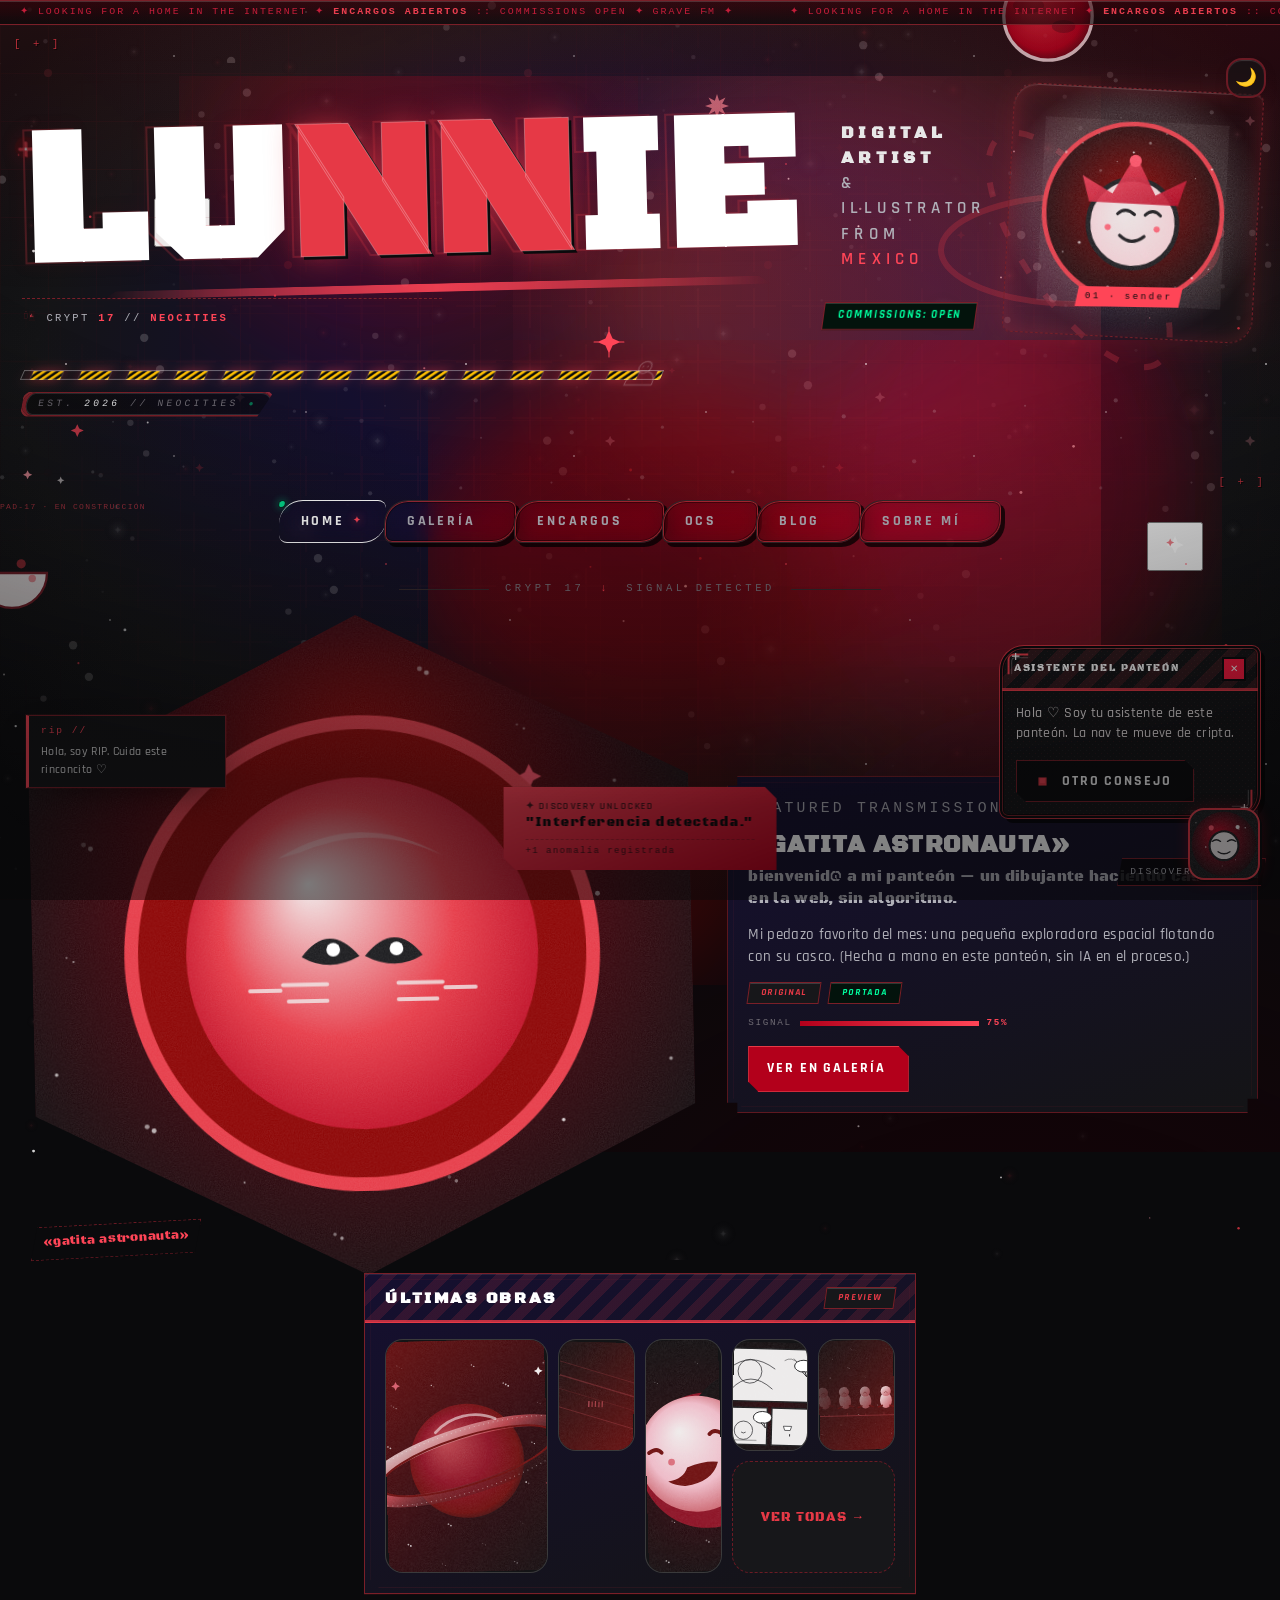
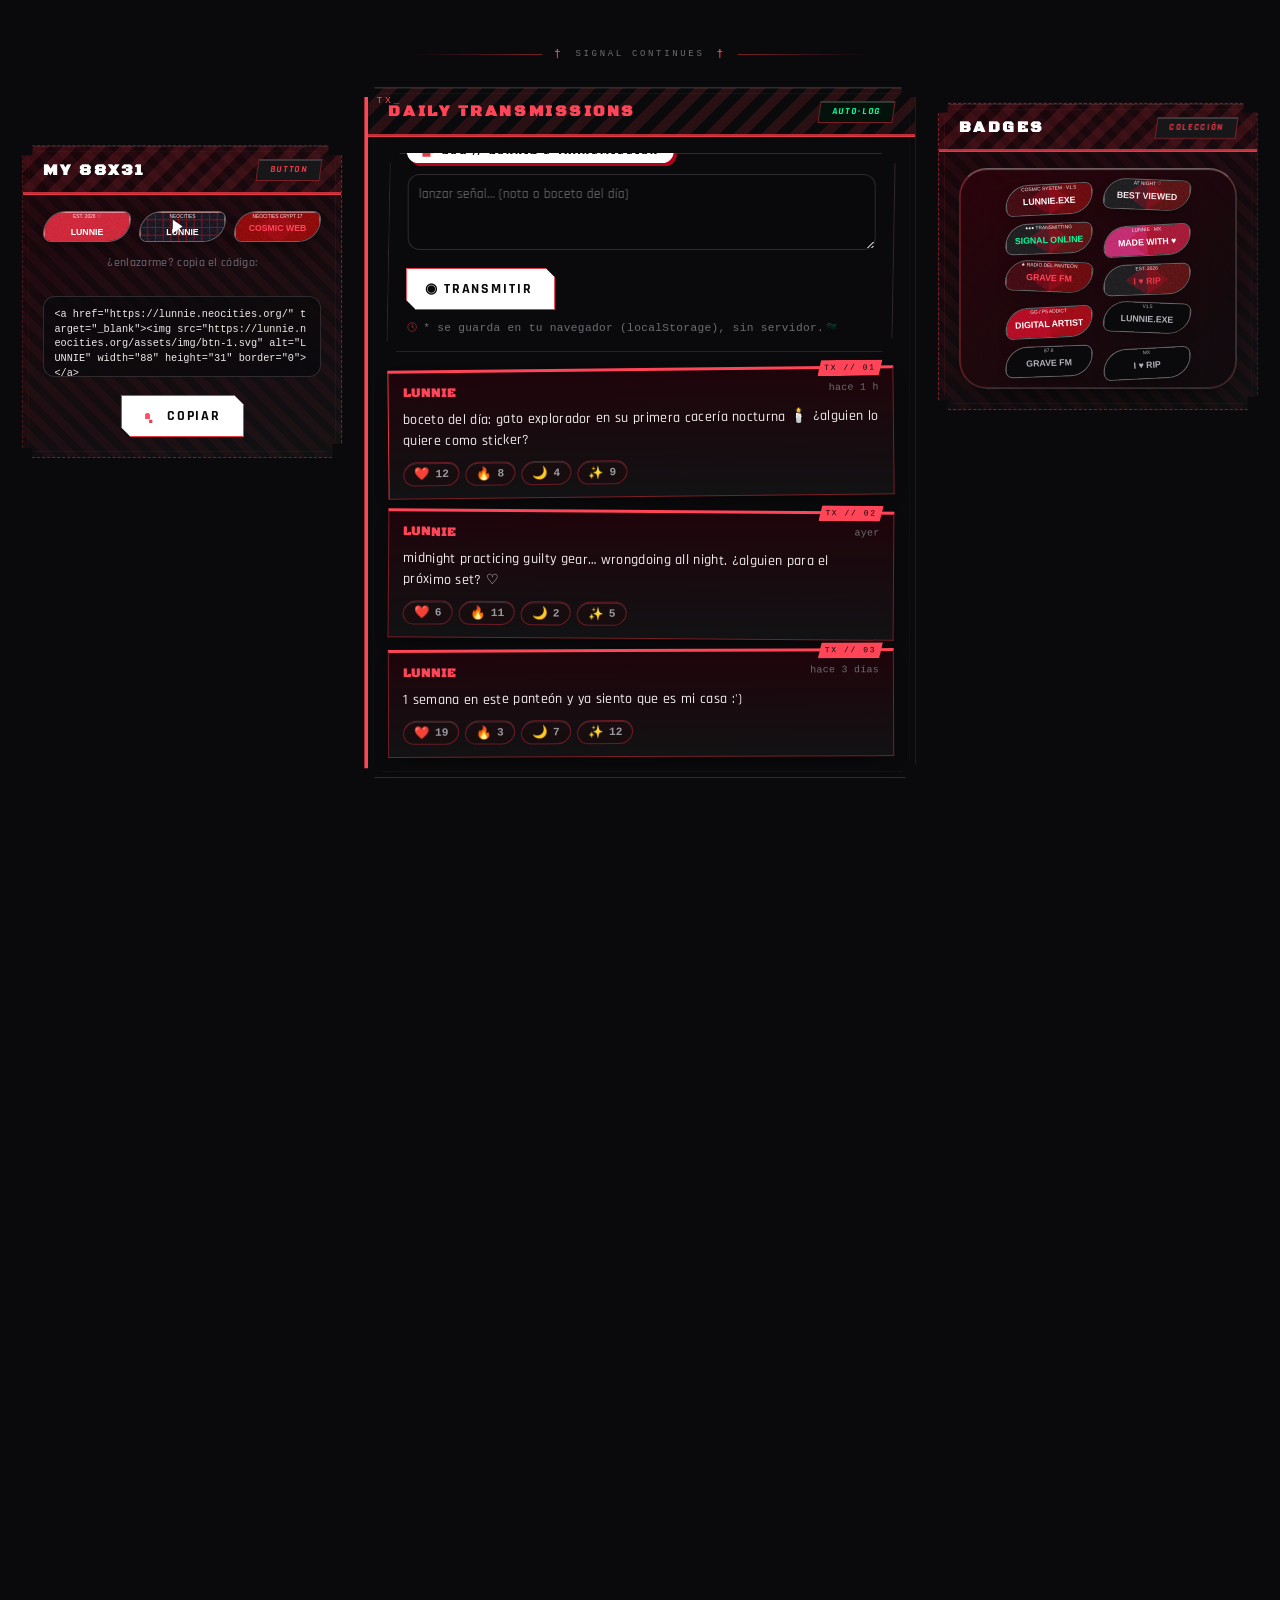
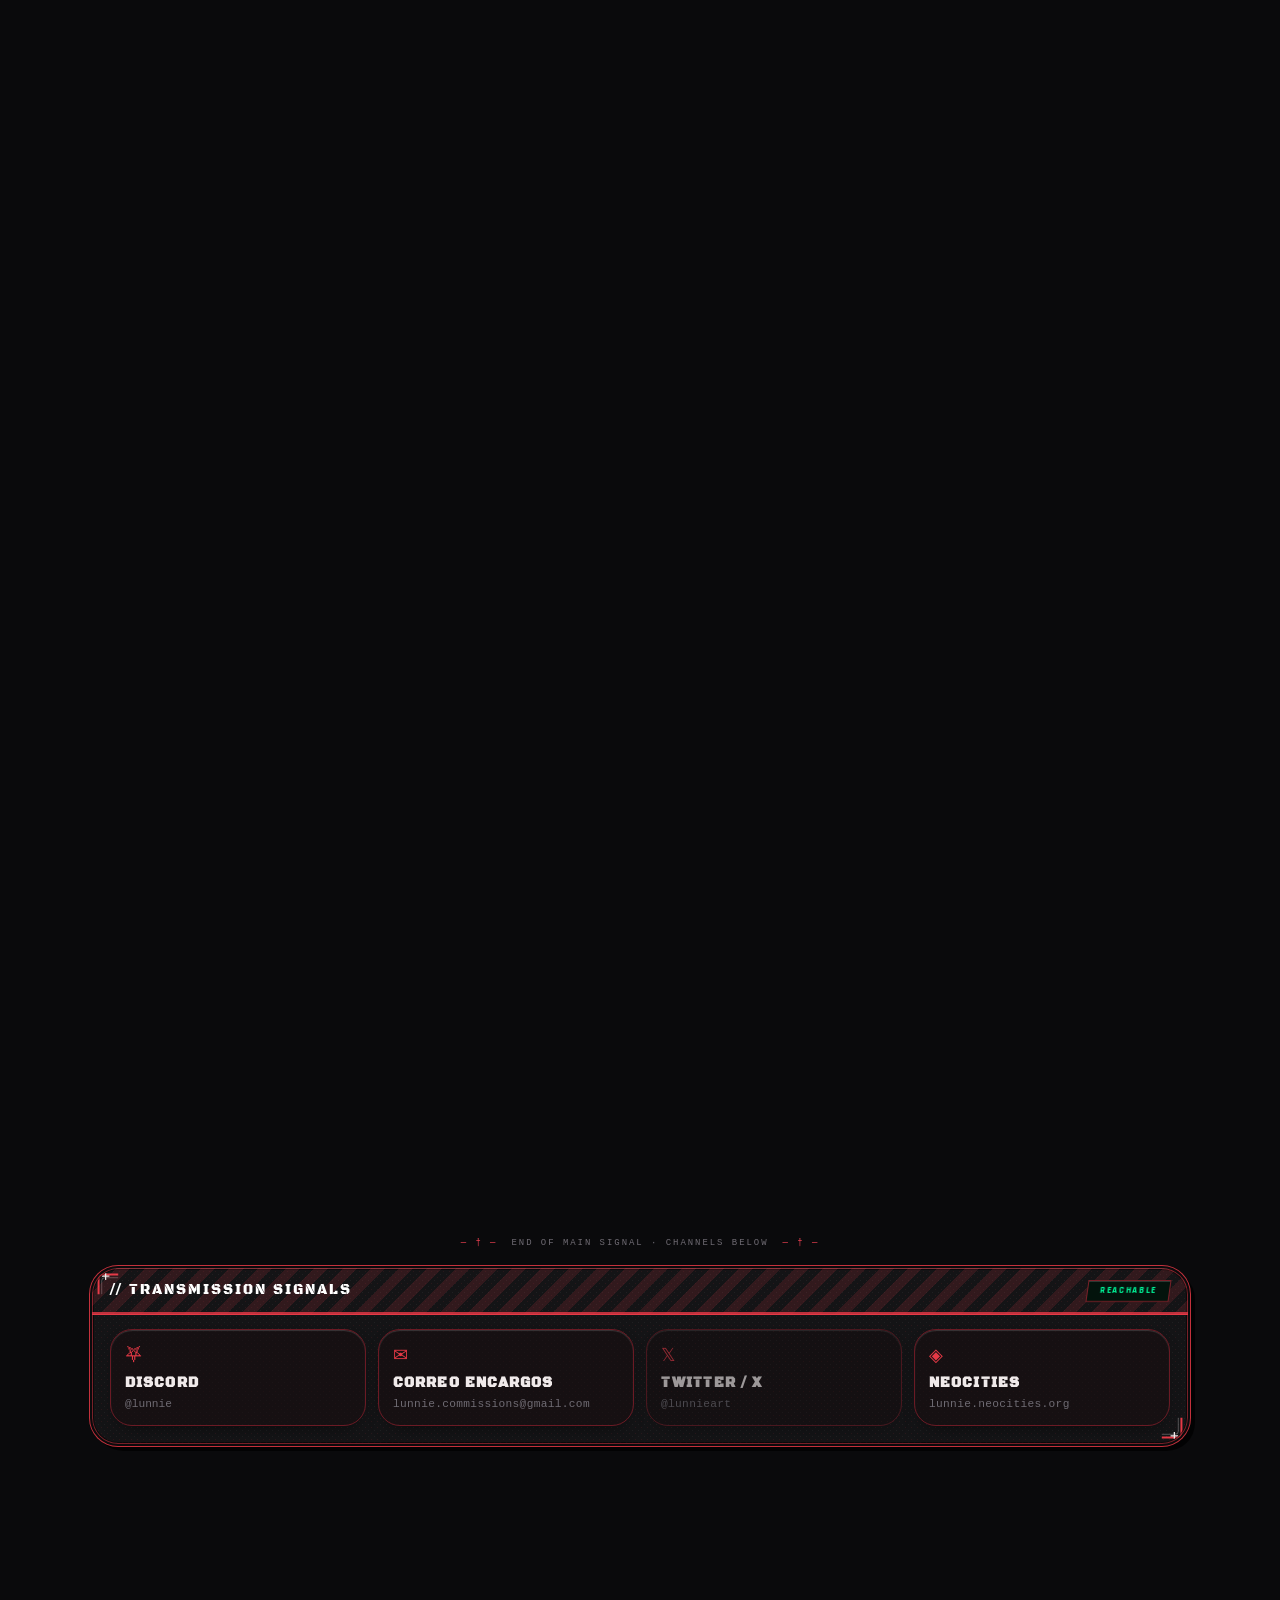
==== commit cd6d54b5: "style: paleta rojo/negro difuminado — tokens --ink/--blood-bright/--bone, blobs sanguíneos, hover y " ====
--- a/index.html
+++ b/index.html
@@ -9,7 +9,7 @@
 <head>
   <meta charset="UTF-8">
   <meta name="viewport" content="width=device-width, initial-scale=1.0">
-  <meta name="theme-color" content="#0a0a0c">
+  <meta name="theme-color" content="#140507">
   <meta name="description" content="Lunnie — 17 y/o digital artist &amp; illustrator from Mexico. Un pequeño panteón digital: galería, encargos, radio GRAVE FM, transmisiones y la mascota RIP.">
   <title>LUNNIE'S GRAVEYARD</title>
 
--- a/style.css
+++ b/style.css
@@ -35,6 +35,7 @@
 :root {
   /* Cripta */
   --void:      #0a0a0c;   /* negro profundo - fondo */
+  --ink:       #0a0a0c;   /* negro base (alias semántico) */
   --panel:      #141416;   /* panel ligeramente más claro */
   --panel-2:    #17171a;   /* hover / alto */
   --line:       #33282b;   /* borde tenue */
@@ -44,7 +45,9 @@
   --oxblood-deep:#3a0008;
   --oxblood:     #8b0000;
   --blood:#b3001b;
+  --blood-bright:#c41e3a;  /* rojo vivo - hover/acentos */
   --carmine:#e63946;
+  --bone:#e8e6e0;          /* blanco hueso - texto (no blanco puro) */
   --neon-lilac:#f5ccd2;   /* rosa pálido - nombres del guestbook */
   --glow:       rgba(230, 57, 70, 0.8);
 
@@ -475,9 +478,9 @@
 }
 .btn > * { transform: skewX(8deg); }
 .btn:hover {
-  background: var(--carmine);
+  background: var(--blood-bright);
   transform: skewX(-8deg) translateY(-2px);
-  filter: drop-shadow(0 0 12px var(--glow));
+  filter: drop-shadow(0 0 14px rgba(196, 30, 58, 0.75));
 }
 .btn:active { transform: skewX(-8deg) translateY(1px); }
 .btn-ink { background: var(--void); border: 1px solid var(--line-2); }
--- a/space-system.css
+++ b/space-system.css
@@ -20,7 +20,7 @@
   --line-hex:    #7a1f28;
   --txt:         #e8e8e8;
   --txt-dim:     #b0b0b8;
-  --ink:         #101012;
+  --ink:         #0a0a0c;
   --oct:         14px;
   --panel-shadow: 0 14px 40px -18px rgba(0, 0, 0, 0.85), 0 0 0 1px rgba(230, 57, 70, 0.12);
   --type-flicker: none;
@@ -35,10 +35,11 @@
 /* Fondo base: ahora con nebulosa extra + grano sutil + rejilla tenue */
 .space-bg {
   background:
-    radial-gradient(900px 620px at 14% 18%, rgba(139, 0, 0, 0.55), transparent 60%),
-    radial-gradient(1000px 760px at 86% 32%, rgba(179, 0, 27, 0.4), transparent 62%),
-    radial-gradient(760px 620px at 30% 92%, rgba(52, 0, 10, 0.9), transparent 64%),
-    radial-gradient(520px 420px at 64% 60%, rgba(230, 57, 70, 0.16), transparent 66%),
+    radial-gradient(1200px 780px at 14% 18%, rgba(139, 0, 0, 0.6), transparent 60%),
+    radial-gradient(1000px 760px at 86% 32%, rgba(179, 0, 27, 0.5), transparent 62%),
+    radial-gradient(1120px 720px at 74% -8%, rgba(196, 30, 58, 0.22), transparent 60%),
+    radial-gradient(760px 620px at 30% 92%, rgba(52, 0, 10, 0.92), transparent 64%),
+    radial-gradient(520px 420px at 64% 60%, rgba(230, 57, 70, 0.18), transparent 66%),
     repeating-linear-gradient(0deg, rgba(230, 57, 70, 0.035) 0 1px, transparent 1px 26px),
     repeating-linear-gradient(90deg, rgba(230, 57, 70, 0.035) 0 1px, transparent 1px 26px),
     radial-gradient(150vmax 96vmax at 50% 126%, rgba(58, 0, 8, 0.9), transparent 64%),
@@ -65,12 +66,13 @@
   will-change: transform;
   transform: translate3d(0, 0, 0);
   background-image:
-    radial-gradient(120vmax 62vmax at 4% 6%, rgba(230, 57, 70, 0.13), transparent 55%),
-    radial-gradient(96vmax 60vmax at 97% 18%, rgba(179, 0, 27, 0.11), transparent 55%),
-    radial-gradient(120vmax 80vmax at 80% 112%, rgba(24, 0, 5, 0.74), transparent 55%),
+    radial-gradient(120vmax 62vmax at 4% 6%, rgba(230, 57, 70, 0.16), transparent 58%),
+    radial-gradient(96vmax 60vmax at 97% 18%, rgba(179, 0, 27, 0.14), transparent 55%),
+    radial-gradient(110vmax 70vmax at 64% 6%, rgba(196, 30, 58, 0.1), transparent 60%),
+    radial-gradient(120vmax 80vmax at 80% 112%, rgba(24, 0, 5, 0.8), transparent 55%),
     url("assets/backgrounds/nebula/nebula-primary.svg"),
     url("assets/backgrounds/nebula/nebula-secondary.svg");
-  background-size: cover, cover, cover, 62% auto, 72% auto;
+  background-size: cover, cover, cover, cover, 62% auto, 72% auto;
   background-position: center, center, center, 12% 16%, 88% 78%;
   background-repeat: no-repeat;
 }
@@ -273,15 +275,16 @@
   place-items: center;
   border-radius: var(--squircle);
   background: linear-gradient(160deg, rgba(52, 0, 10, 0.9), rgba(20, 20, 22, 0.95));
-  border: 1px solid var(--line-hex);
-  box-shadow: var(--panel-shadow), inset 0 0 60px rgba(230, 57, 70, 0.14);
+  border: 1px solid rgba(196, 30, 58, 0.55);
+  box-shadow: var(--panel-shadow), 0 0 38px -6px rgba(196, 30, 58, 0.5),
+              inset 0 0 60px rgba(230, 57, 70, 0.14);
   transform: rotate(3deg);
   transition: transform 0.5s var(--ease);
   cursor: pointer;
 }
 .hero-sticker:hover { transform: rotate(0deg) scale(1.03); }
 .hero-sticker::before {
-  content: "⋆ SECTOR LIVING";
+  content: "⋆ GRAVEYARD LIVE";
   position: absolute;
   top: 12px;
   left: 14px;
@@ -372,9 +375,10 @@
   transform: none;
   box-shadow: none;
   translate: 0 -2px;
-  border-color: var(--carmine);
-}
-.site-nav a:hover::after { color: rgba(255, 69, 87, 0.5); }
+  border-color: var(--blood-bright);
+  text-shadow: 0 0 12px rgba(196, 30, 58, 0.45);
+}
+.site-nav a:hover::after { color: var(--blood-bright); }
 .site-nav a.active {
   background: transparent;
   color: var(--white);
@@ -520,9 +524,9 @@
   clip-path: polygon(0 0, calc(100% - 10px) 0, 100% 10px, 100% 100%, 10px 100%, 0 calc(100% - 10px));
 }
 .btn:hover {
-  background: var(--carmine);
+  background: var(--blood-bright);
   transform: translateY(-2px);
-  box-shadow: 0 7px 0 var(--void), 0 0 18px rgba(230, 57, 70, 0.4);
+  box-shadow: 0 7px 0 var(--void), 0 0 18px rgba(196, 30, 58, 0.5);
   filter: none;
 }
 .btn:active { transform: translateY(2px); box-shadow: 0 2px 0 var(--void); }
@@ -587,7 +591,7 @@
   width: 100%;
   z-index: 70;
   pointer-events: none;
-  background: linear-gradient(90deg, var(--carmine), var(--ember));
+  background: linear-gradient(90deg, var(--blood), var(--blood-bright));
   transform-origin: 0 50%;
   transform: scaleX(0);
   opacity: 0.85;
@@ -1701,14 +1705,14 @@
   font-size: 0.62rem;
   letter-spacing: 0.2em;
   padding: 4px 0;
-  background: rgba(8, 8, 9, 0.55);
-  border-top: 1px solid var(--line-core);
-  border-bottom: 1px solid var(--line-core);
-  color: var(--grey-d);
-}
-.marquee-track span { color: var(--line-hex); padding-right: 3rem; }
-.marquee-track span em { color: var(--grey-d); }
-.marquee-track b { color: var(--ember); font-weight: 600; opacity: 0.85; }
+  background: linear-gradient(180deg, rgba(58, 0, 8, 0.55), rgba(8, 8, 9, 0.6));
+  border-top: 1px solid var(--line-hex);
+  border-bottom: 1px solid var(--line-hex);
+  color: var(--txt-dim);
+}
+.marquee-track span { color: var(--blood-bright); padding-right: 3rem; }
+.marquee-track span em { color: var(--txt-dim); }
+.marquee-track b { color: var(--ember); font-weight: 600; opacity: 0.9; }
 
 /* cinta EST.2026: detalle de ambientación, sin peso propio */
 .hero-badge {
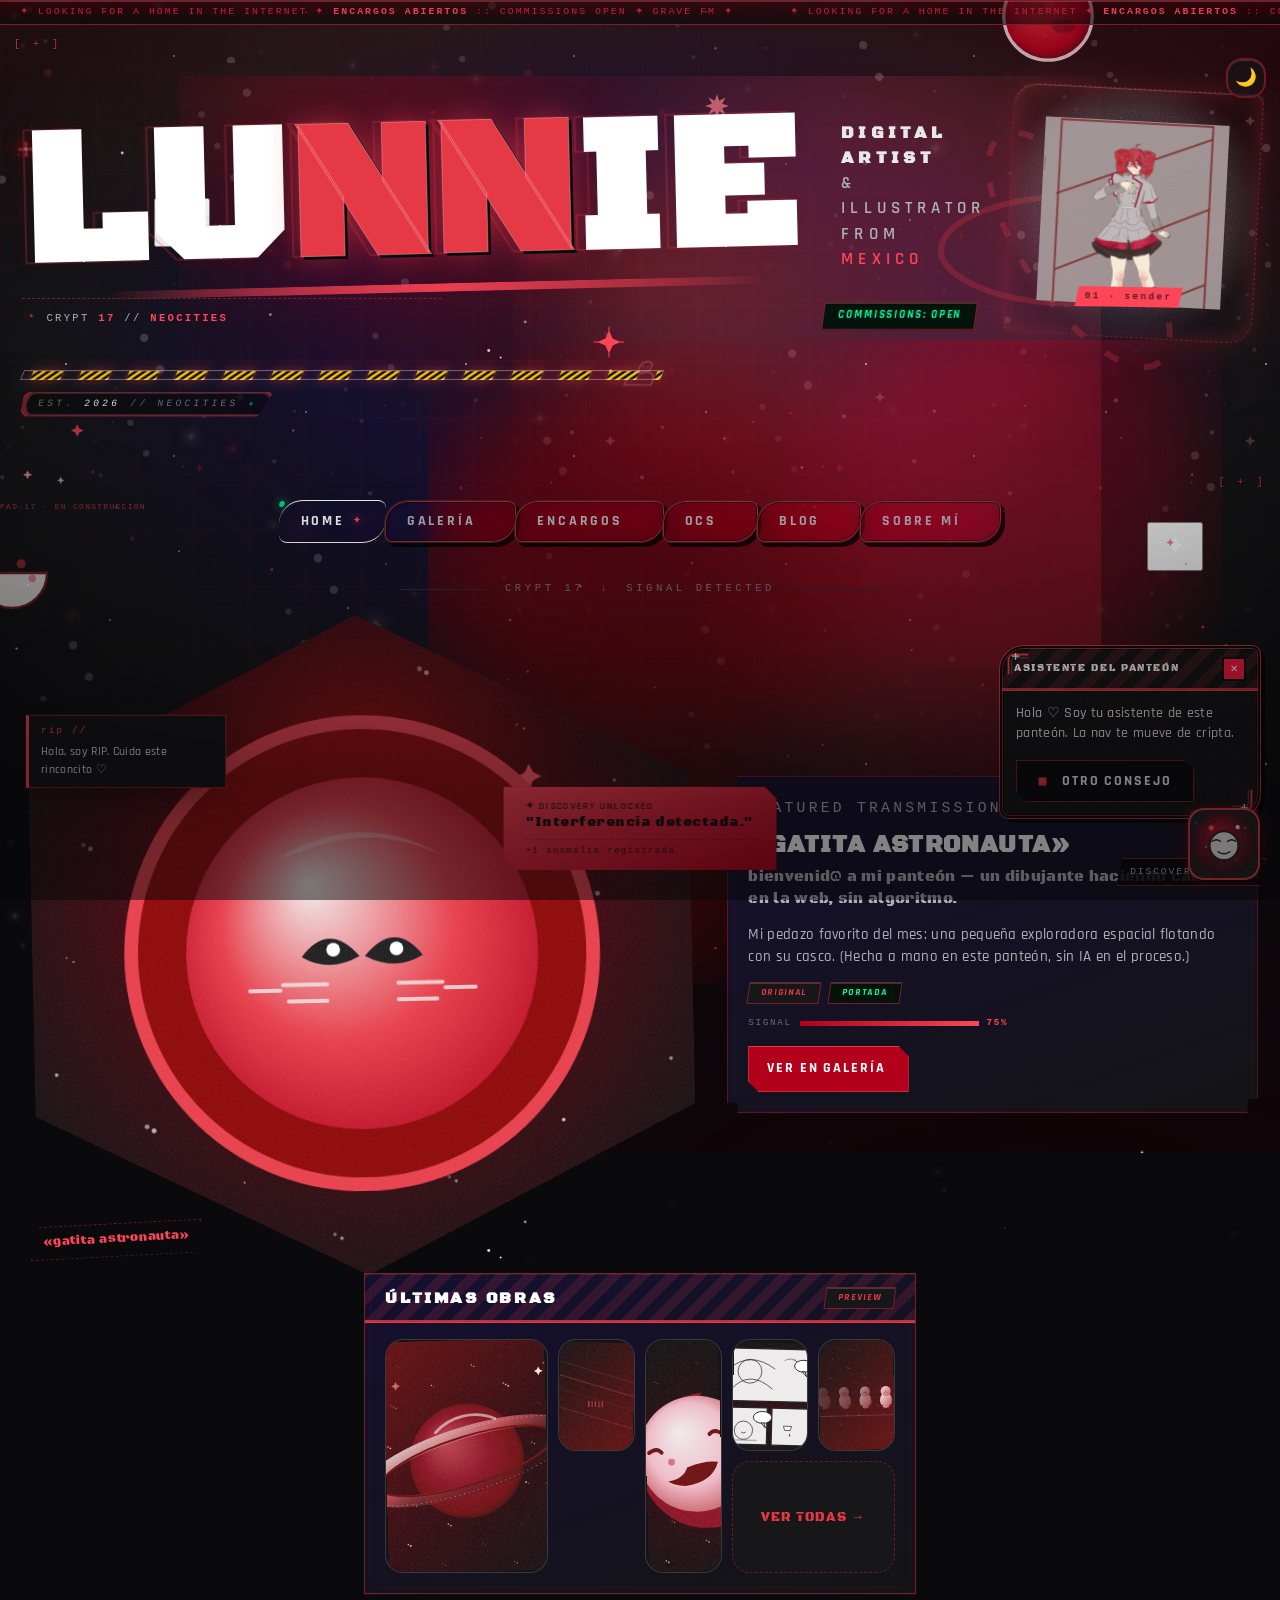
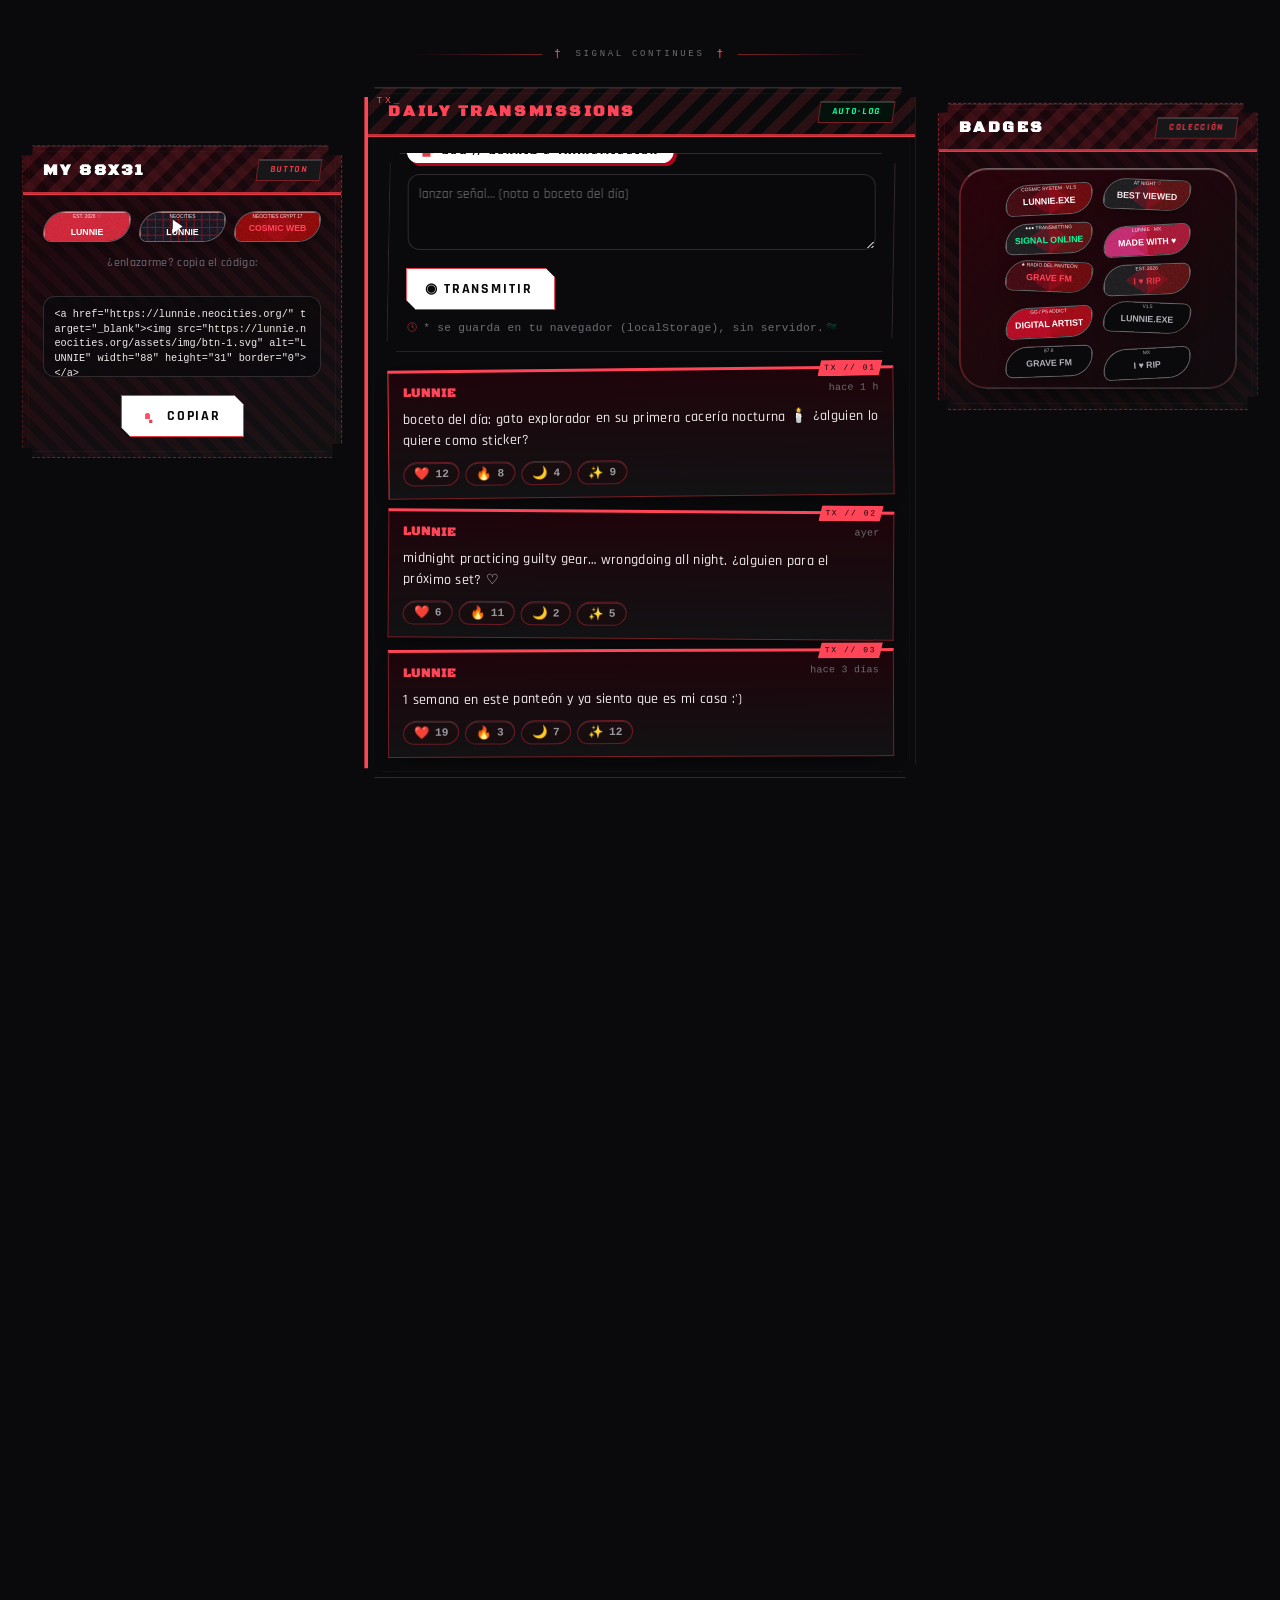
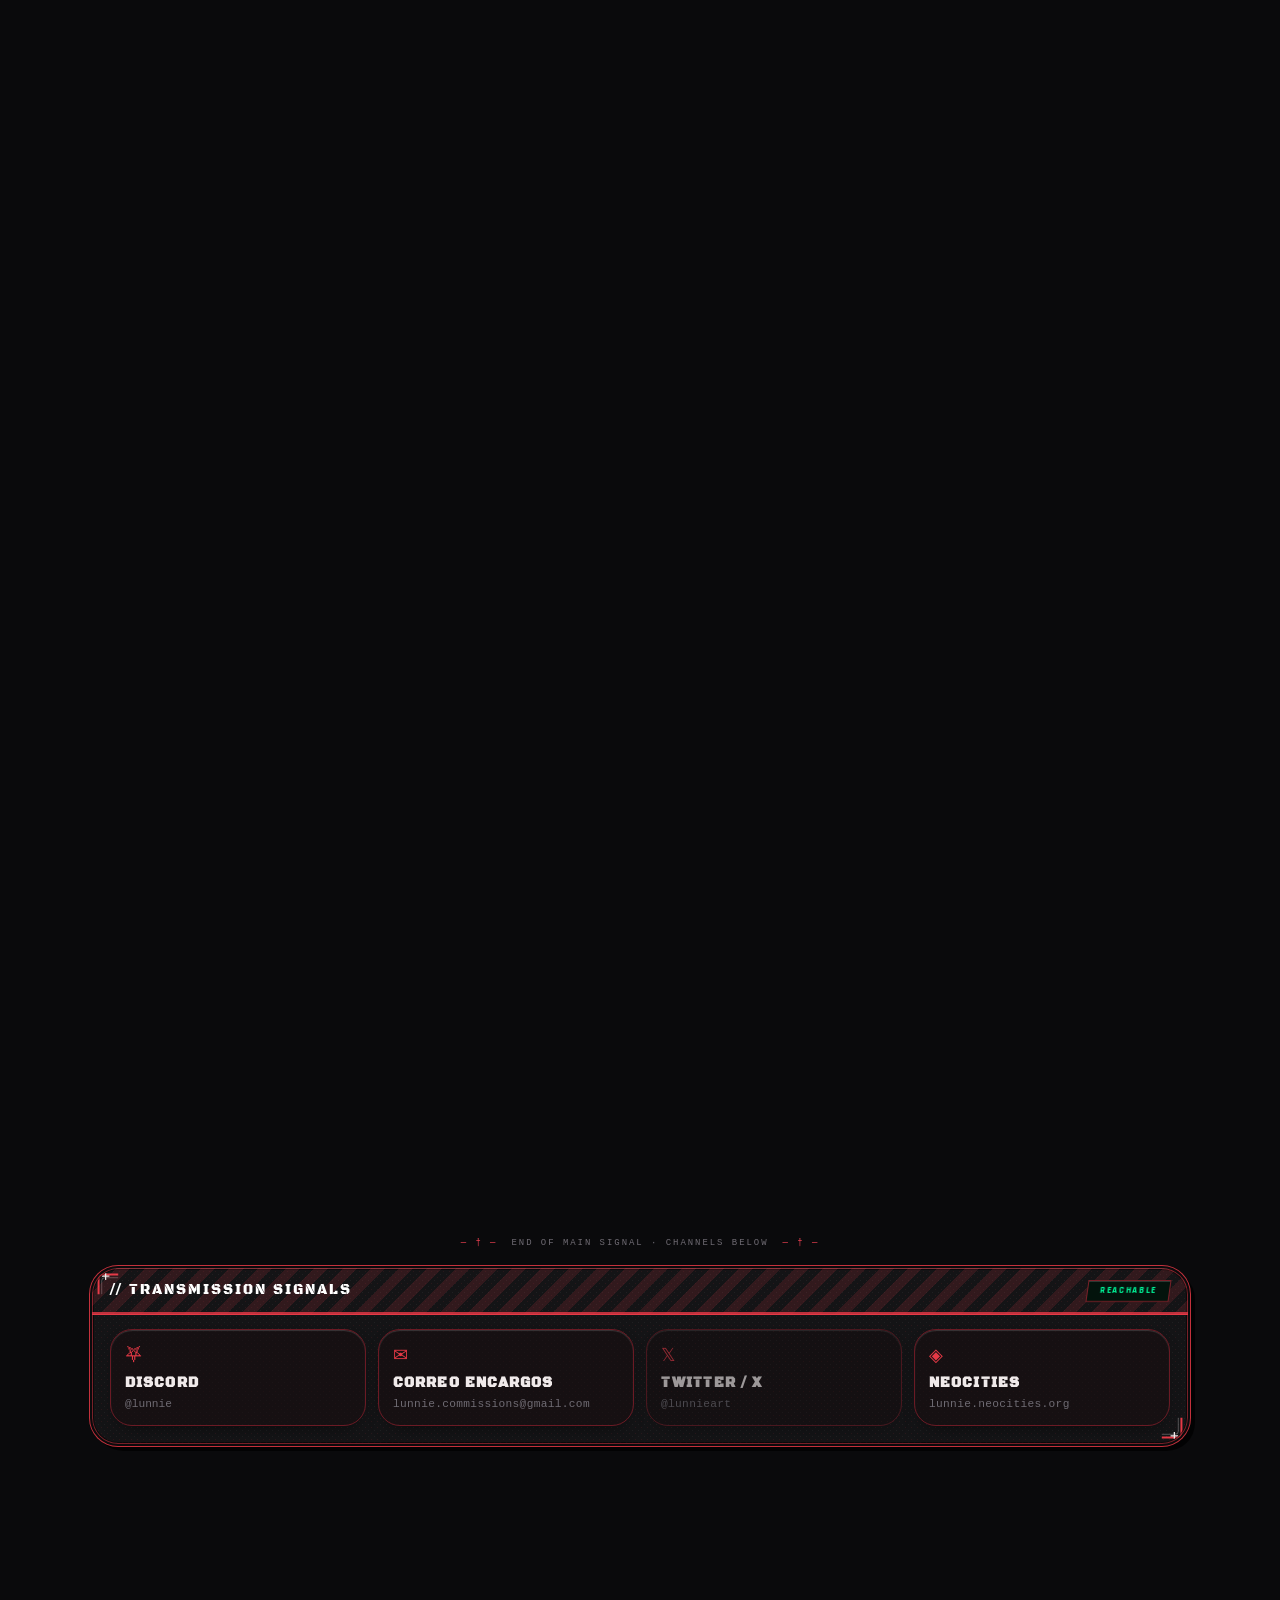
==== commit e40fc0ba: "﻿Reemplazo de mock data por imágenes reales del OC Lunnie (assets/img/oc/): - index.html: avatar (he" ====
--- a/index.html
+++ b/index.html
@@ -104,7 +104,7 @@
 
     <!-- Sticker flotante con la avatar del panteón -->
     <div class="hero-sticker" id="hero-sticker" data-cursor role="img" aria-label="Cripta de Lunnie — la receta del panteón">
-      <img src="assets/img/avatar.svg" alt="" width="200" height="200">
+      <img src="assets/img/oc/avatar.jpg" alt="Avatar de Lunnie" width="200" height="200" loading="lazy" decoding="async" style="object-fit:cover; object-position:50% 18%;">
       <span class="stk-tag">01 · sender</span>
     </div>
 
@@ -176,7 +176,7 @@
         <section class="panel panel-a" id="sec-profile" data-sec="PROFILE" data-reveal="sys" aria-labelledby="t-perfil">
           <header class="panel-head"><h2 id="t-perfil">perfil</h2><span class="chip chip-live">online</span></header>
           <div class="profile-fig">
-            <img class="profile-avatar shape-oct" src="assets/img/avatar.svg" alt="Avatar de Lunnie" width="132">
+            <img class="profile-avatar shape-oct" src="assets/img/oc/avatar.jpg" alt="Avatar de Lunnie" width="132" loading="lazy" decoding="async" style="object-fit:cover; object-position:50% 20%;">
           </div>
           <h3 class="profile-name">LUNNIE</h3>
           <p class="profile-tag">17 Y/O · ARTIST · MX</p>
--- a/style.css
+++ b/style.css
@@ -1124,6 +1124,87 @@
 .warn-strip b { font-family: var(--font-display); letter-spacing: 0.1em; color: var(--danger); }
 .warn-strip span { color: var(--grey); font-size: 0.85rem; flex: 1 1 260px; }
 
+/* términos — dos columnas WILL DO / DON'T (encargos) */
+.terms-cond { margin: 0 0 16px; }
+.terms-grid {
+  display: grid;
+  grid-template-columns: 1fr 1fr;
+  gap: 14px;
+}
+.terms-col {
+  position: relative;
+  padding: 16px 18px 18px;
+  overflow: hidden;
+}
+.terms-col::before {
+  content: "";
+  position: absolute;
+  inset: 0;
+  border-radius: inherit;
+  pointer-events: none;
+  z-index: 0;
+}
+.terms-col--do.terms-col { border-color: var(--bone); }
+.terms-col--do.terms-col::before {
+  background: radial-gradient(120% 90% at 10% 0%, rgba(232, 230, 224, 0.09), transparent 55%);
+}
+.terms-col--dont.terms-col { border-color: var(--blood-bright); }
+.terms-col--dont.terms-col::before {
+  background: radial-gradient(120% 90% at 90% 0%, rgba(196, 30, 58, 0.2), transparent 55%);
+}
+.terms-title {
+  position: relative;
+  z-index: 1;
+  margin: 0 0 12px;
+  padding-bottom: 8px;
+  font-family: var(--font-display);
+  font-size: 0.92rem;
+  font-weight: 700;
+  letter-spacing: 0.22em;
+  text-transform: uppercase;
+  border-bottom: 1px solid currentColor;
+}
+.terms-col--do .terms-title { color: var(--bone); }
+.terms-col--dont .terms-title { color: var(--blood-bright); }
+.terms-list {
+  position: relative;
+  z-index: 1;
+  list-style: none;
+  margin: 0;
+  padding: 0;
+  display: grid;
+  gap: 10px;
+}
+.terms-list li {
+  position: relative;
+  padding-left: 22px;
+  font-family: var(--font-ui);
+  font-weight: 600;
+  font-size: 0.92rem;
+  letter-spacing: 0.05em;
+  color: var(--bone);
+}
+.terms-list li::before {
+  content: "";
+  position: absolute;
+  left: 0;
+  top: 0;
+  line-height: 1;
+}
+.terms-list small {
+  display: block;
+  margin-top: 3px;
+  font-weight: 500;
+  font-size: 0.78rem;
+  letter-spacing: 0.02em;
+  color: var(--grey);
+}
+.terms-col--do .terms-list li::before { content: "＋"; color: var(--bone); opacity: 0.85; }
+.terms-col--dont .terms-list li::before { content: "✕"; color: var(--blood-bright); }
+@media (max-width: 660px) {
+  .terms-grid { grid-template-columns: 1fr; }
+}
+
 /* pasos de pedido */
 .steps-grid { display: grid; grid-template-columns: repeat(auto-fit, minmax(180px, 1fr)); gap: 14px; }
 .step {
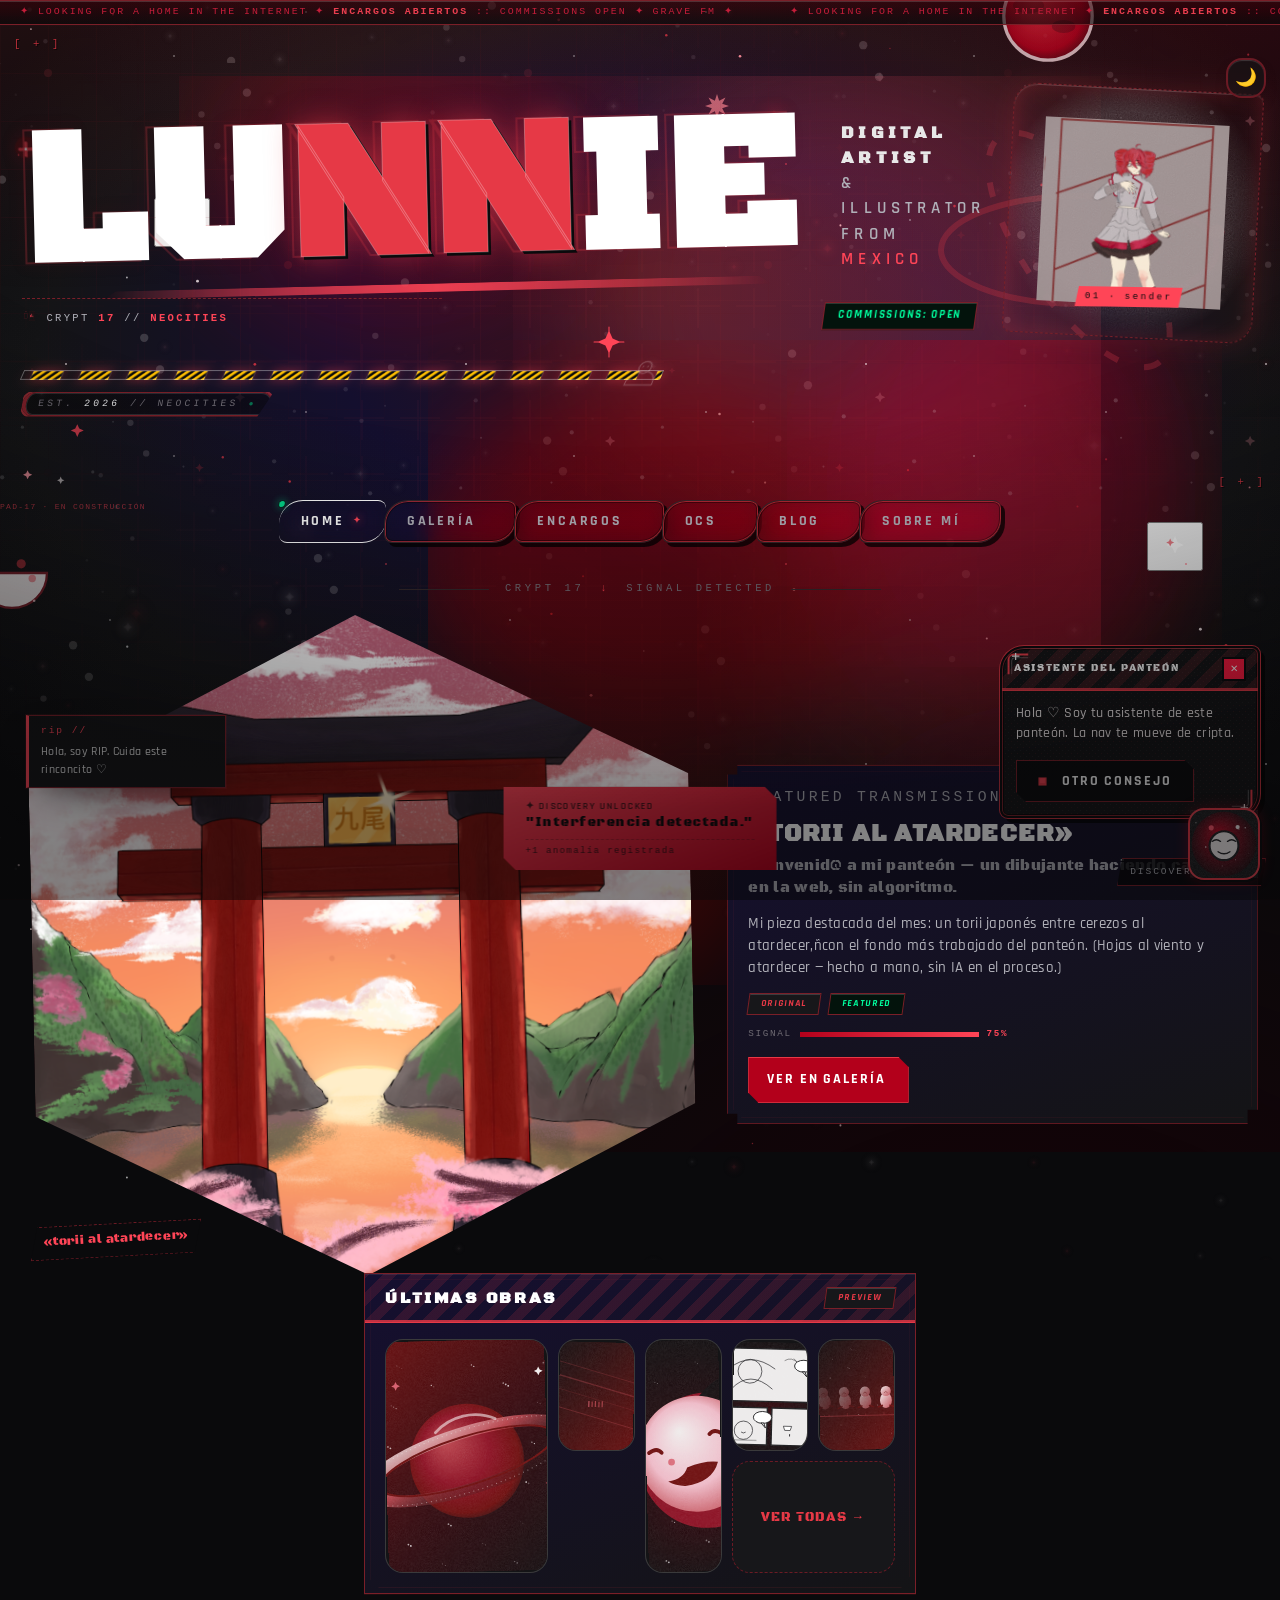
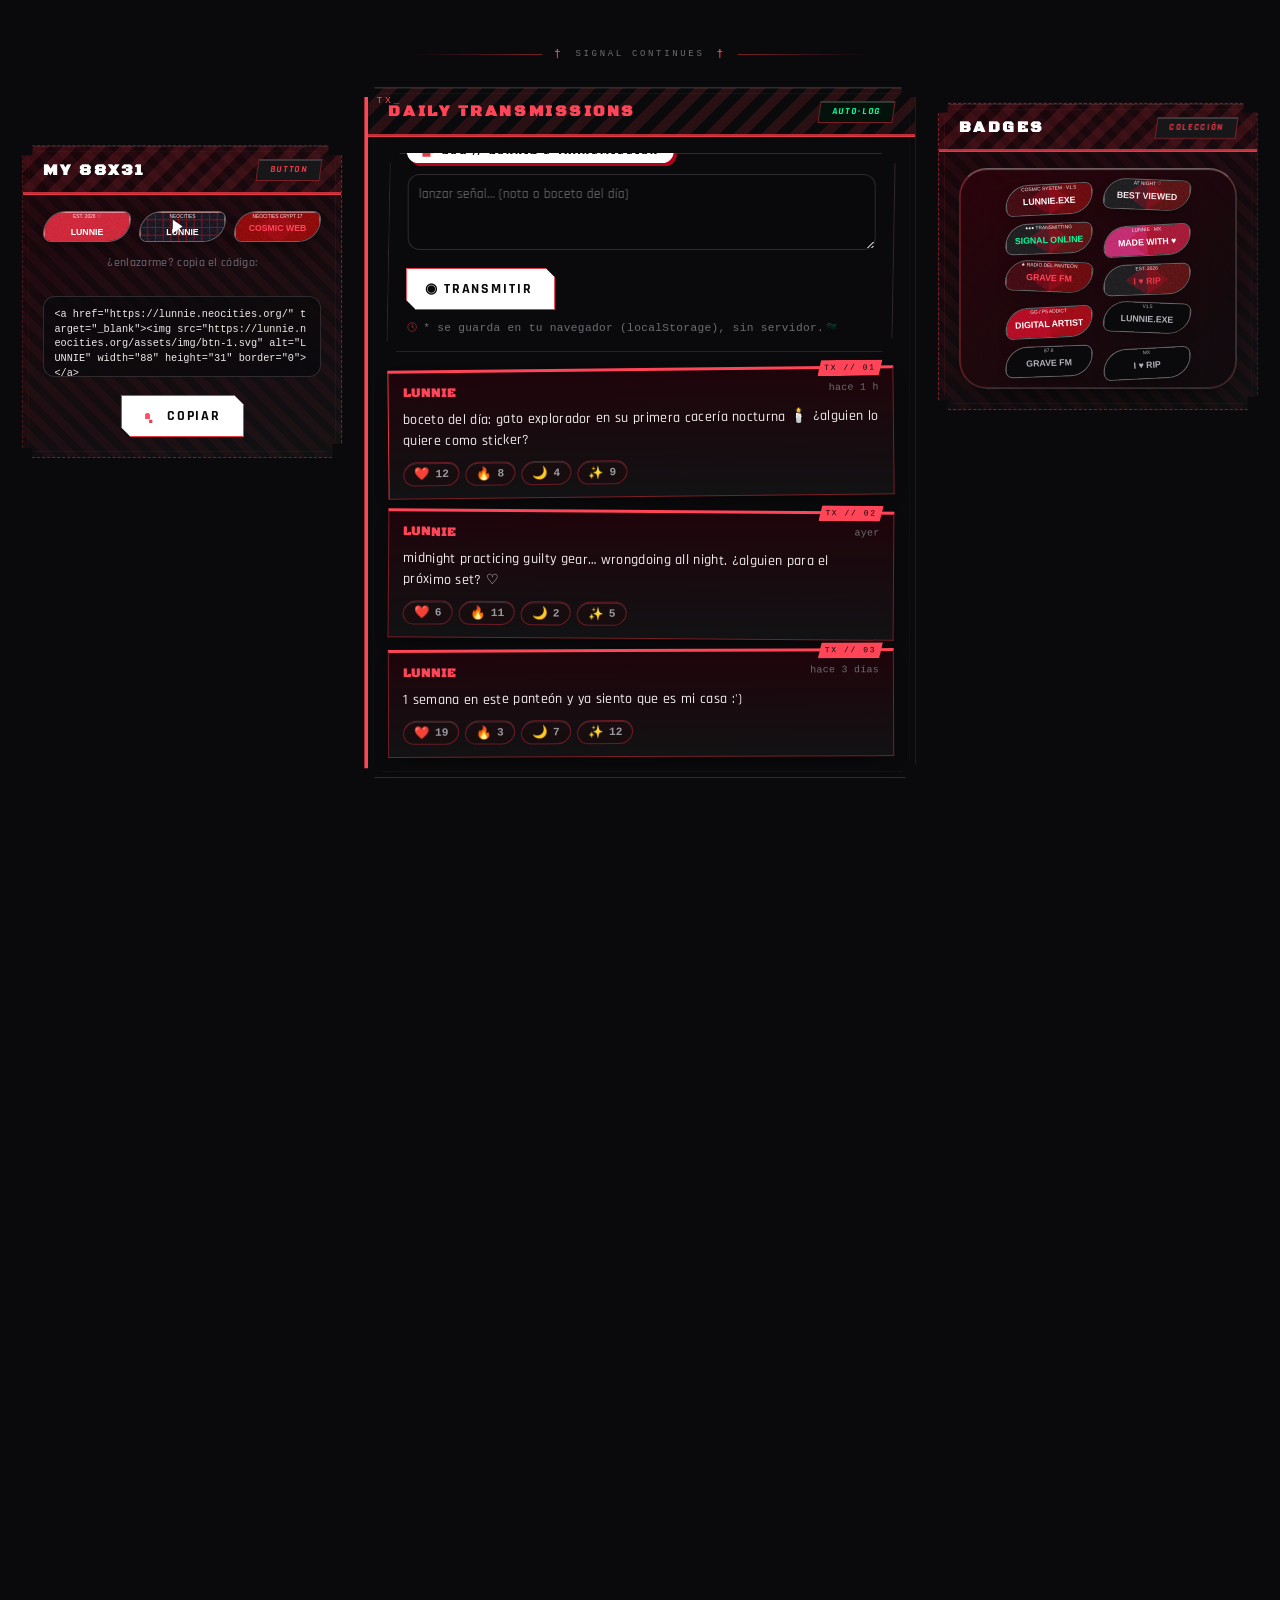
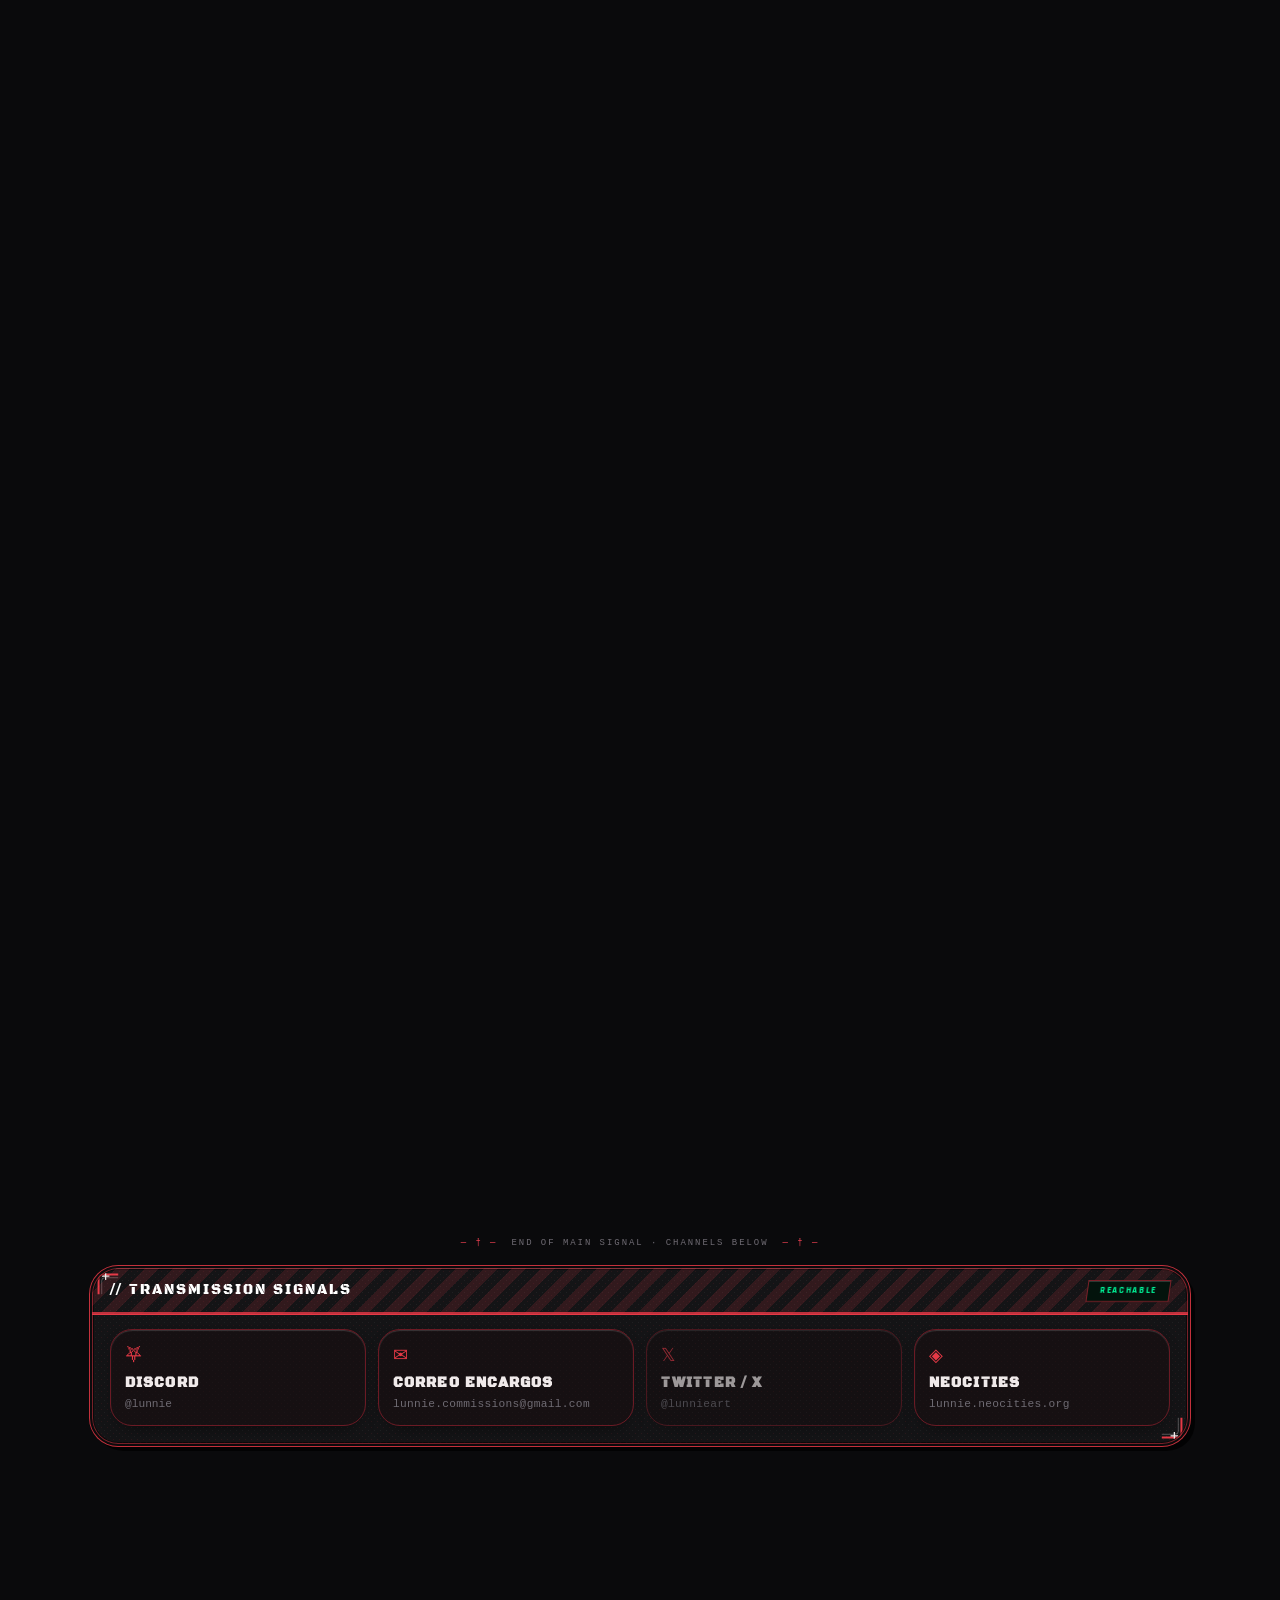
==== commit f02aef48: "Mapea las ilustraciones reales de assets/img/art/ a las secciones del sitio: ■ encargos.html — las 6" ====
--- a/index.html
+++ b/index.html
@@ -140,22 +140,22 @@
       </div>
       <div class="entry-wrap">
         <figure class="featured-art-wrap entry-art">
-          <img class="featured-art shape-hex" src="assets/img/art2.svg" alt="Gatita astronauta — obra destacada">
-          <figcaption class="entry-tag" aria-hidden="true">«gatita astronauta»</figcaption>
+          <img class="featured-art shape-hex" src="assets/img/art/art-torii-landscape.jpg" alt="Torii japonés con cerezos al atardecer — obra destacada">
+          <figcaption class="entry-tag" aria-hidden="true">«torii al atardecer»</figcaption>
         </figure>
         <aside class="panel panel-d entry-info">
           <p class="ft-plate">FEATURED TRANSMISSION // ARTWORK <b>#042</b></p>
-          <h3>«gatita astronauta»</h3>
+          <h3>«torii al atardecer»</h3>
           <p class="entry-note">
             bienvenid@ a mi panteón — un dibujante haciendo casa en la web, sin algoritmo.
           </p>
           <p>
-            Mi pedazo favorito del mes: una pequeña exploradora espacial flotando
-            con su casco. (Hecha a mano en este panteón, sin IA en el proceso.)
+            Mi pieza destacada del mes: un torii japonés entre cerezos al atardecer,ñcon el fondo más trabajado del panteón.
+            (Hojas al viento y atardecer — hecho a mano, sin IA en el proceso.)
           </p>
           <div class="tags-row">
             <span class="chip">original</span>
-            <span class="chip chip-open">portada</span>
+            <span class="chip chip-open">featured</span>
           </div>
           <div class="ft-signal" aria-hidden="true">
             <span>SIGNAL</span><span class="sys-bar" data-v="75"><i></i></span><b>75%</b>
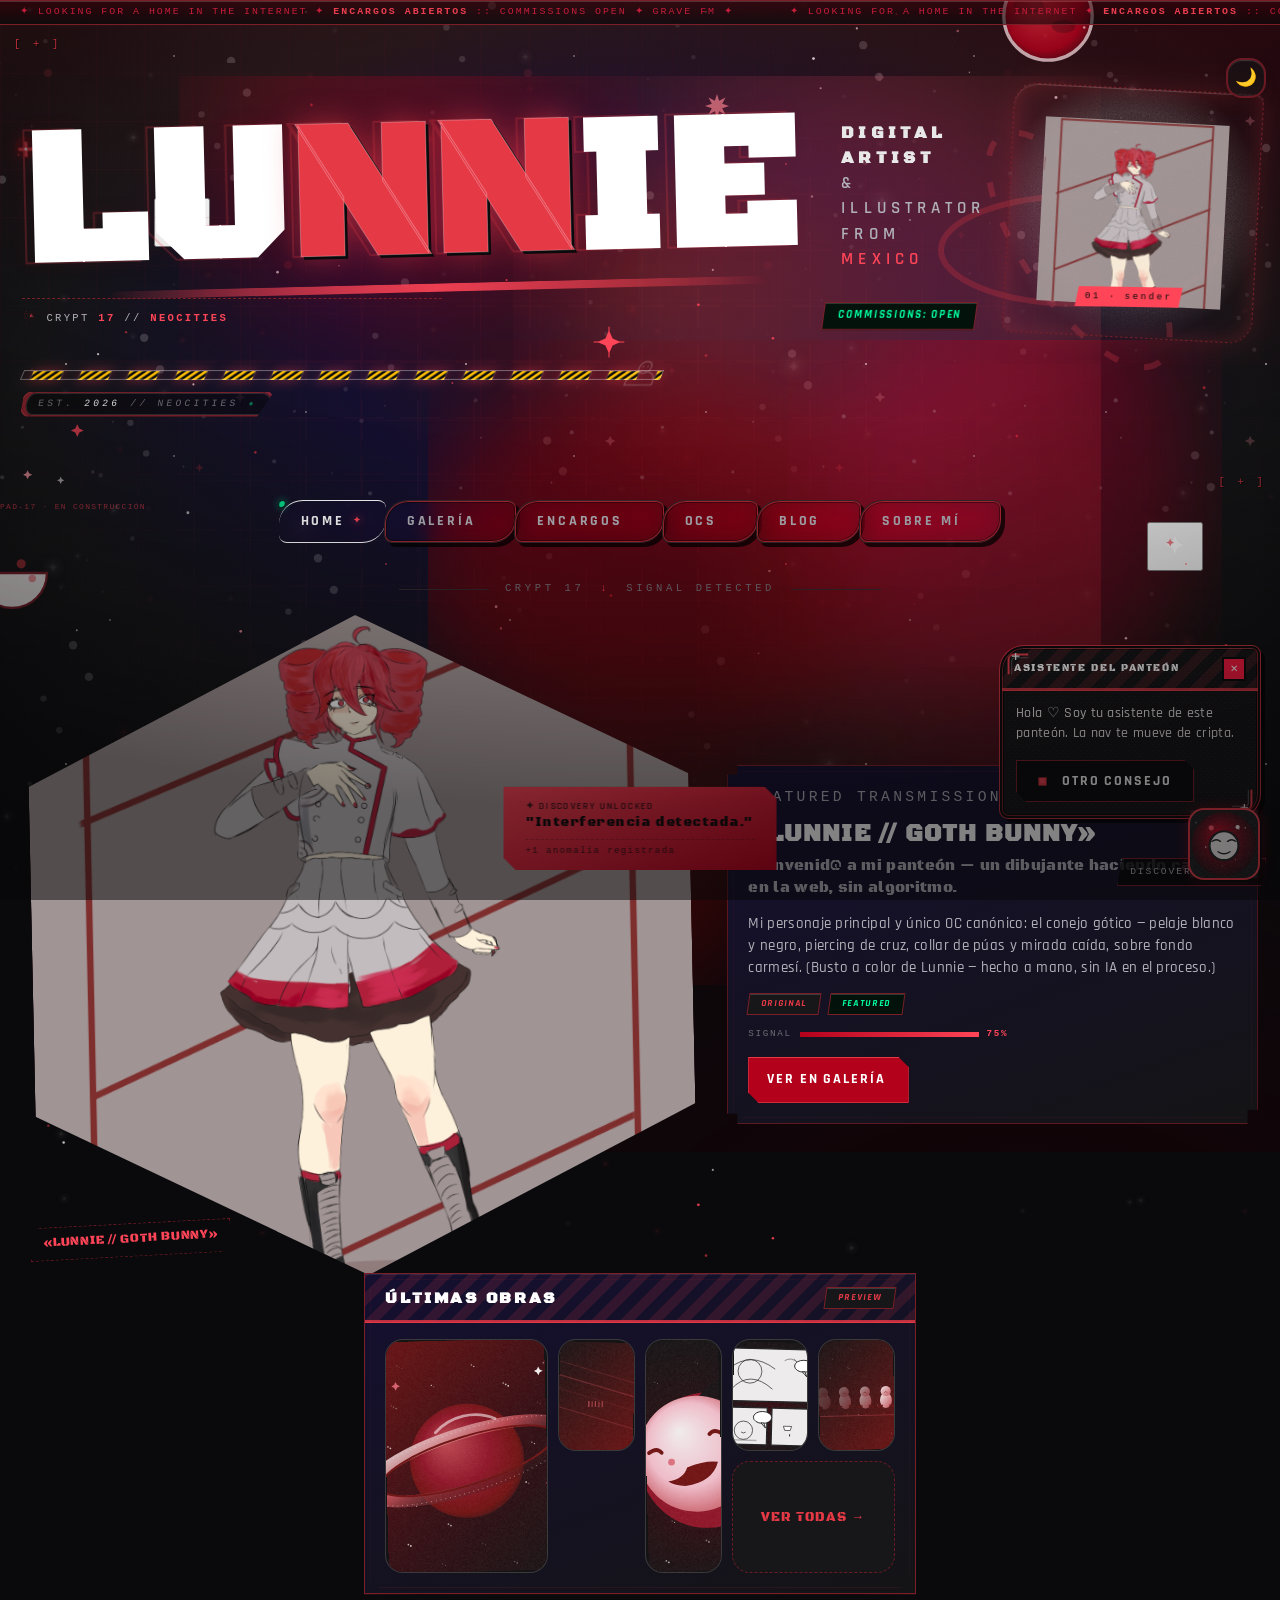
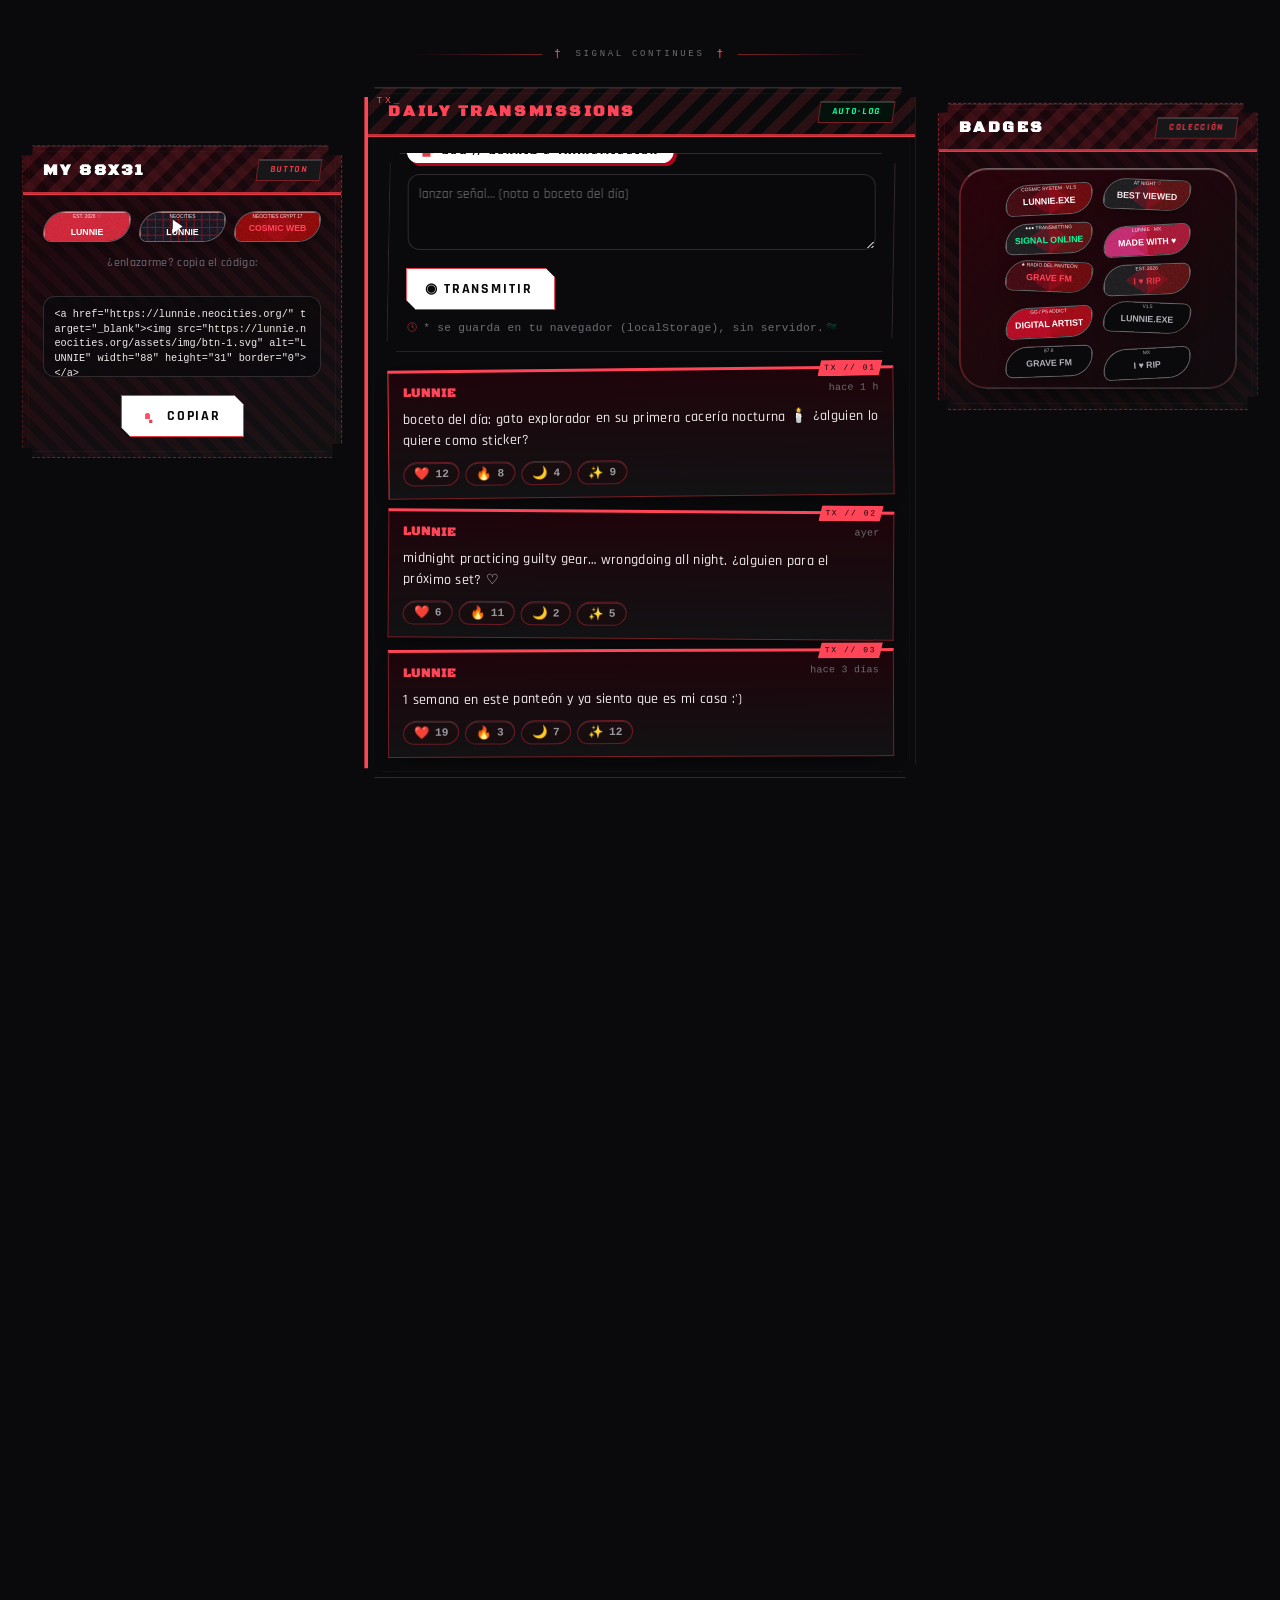
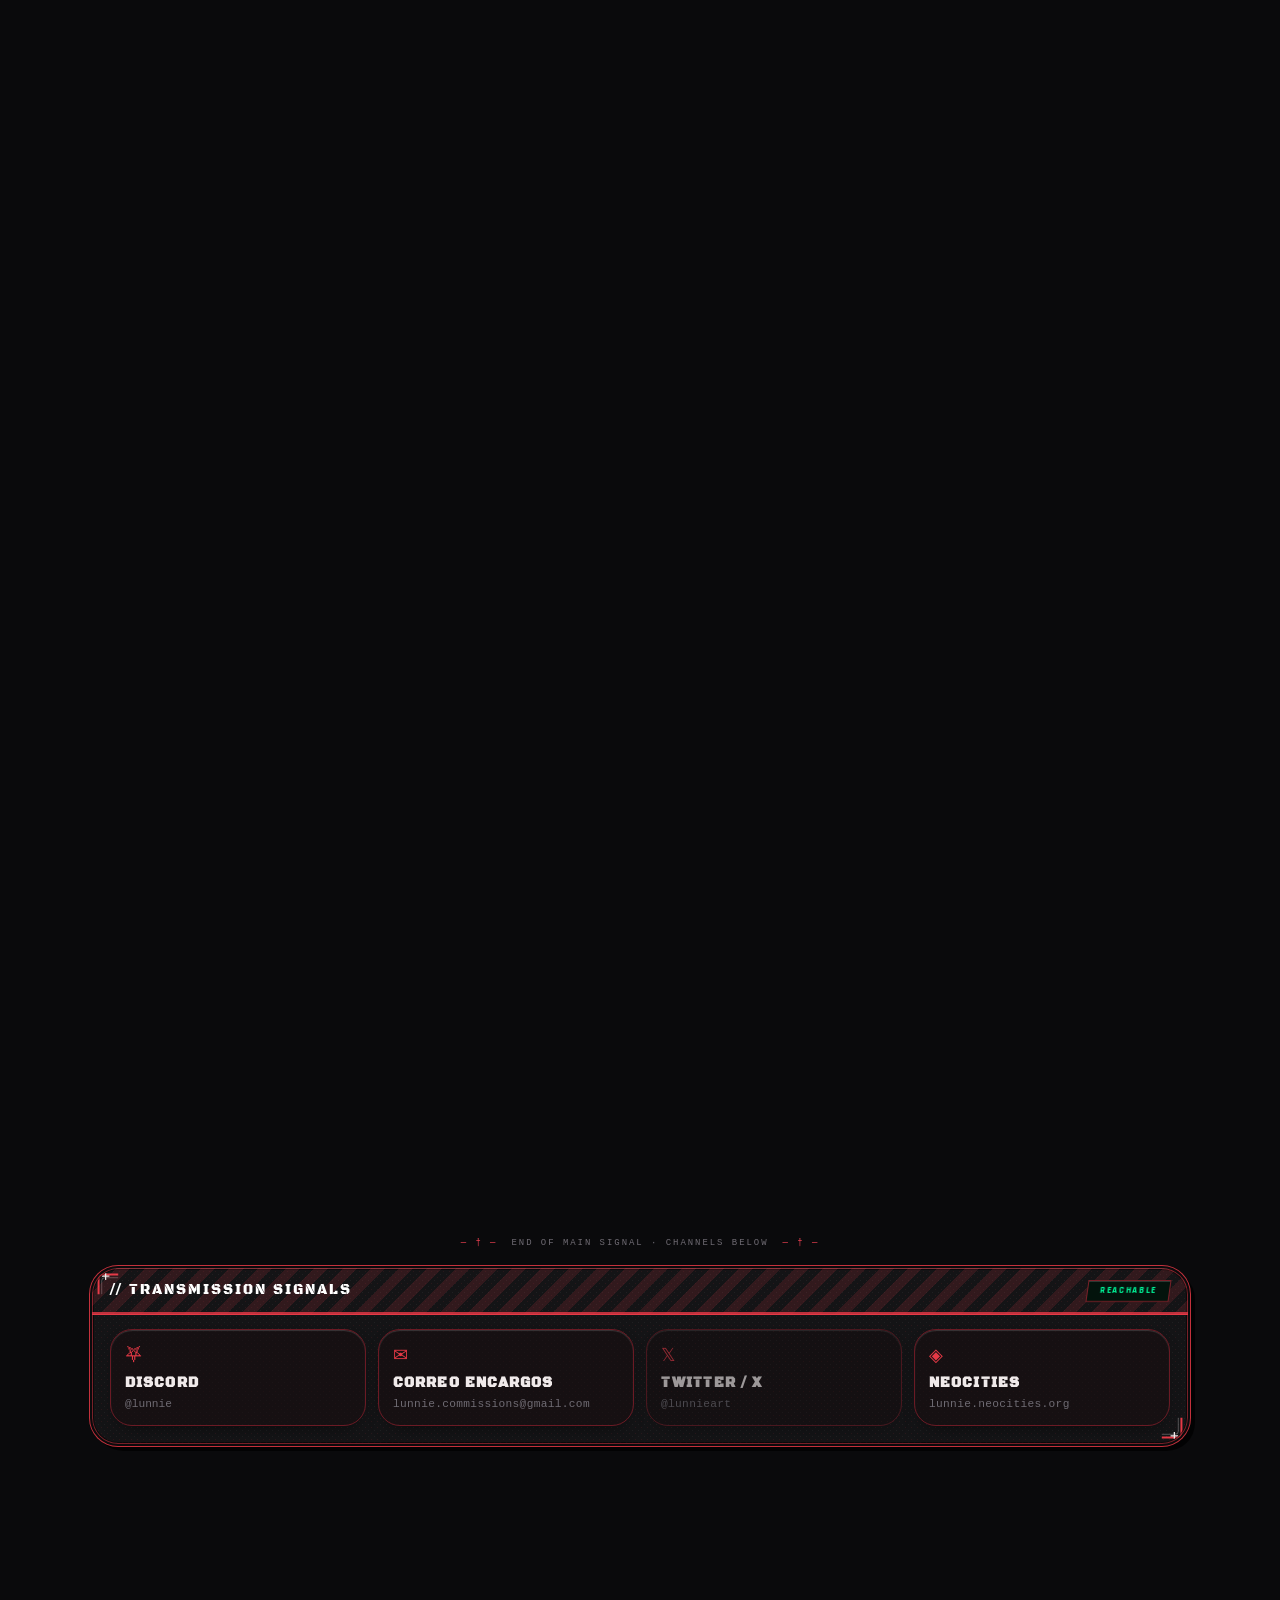
==== commit c9793784: "Corrige asignación de personajes: Lunnie como único OC y featured del conejo gótico - index.html: la" ====
--- a/index.html
+++ b/index.html
@@ -140,18 +140,18 @@
       </div>
       <div class="entry-wrap">
         <figure class="featured-art-wrap entry-art">
-          <img class="featured-art shape-hex" src="assets/img/art/art-torii-landscape.jpg" alt="Torii japonés con cerezos al atardecer — obra destacada">
-          <figcaption class="entry-tag" aria-hidden="true">«torii al atardecer»</figcaption>
+          <img class="featured-art shape-hex" src="assets/img/oc/avatar.jpg" alt="LUNNIE // GOTH BUNNY — conejo gótico a color con fondo carmesí">
+          <figcaption class="entry-tag" aria-hidden="true">«LUNNIE // GOTH BUNNY»</figcaption>
         </figure>
         <aside class="panel panel-d entry-info">
           <p class="ft-plate">FEATURED TRANSMISSION // ARTWORK <b>#042</b></p>
-          <h3>«torii al atardecer»</h3>
+          <h3>«LUNNIE // GOTH BUNNY»</h3>
           <p class="entry-note">
             bienvenid@ a mi panteón — un dibujante haciendo casa en la web, sin algoritmo.
           </p>
           <p>
-            Mi pieza destacada del mes: un torii japonés entre cerezos al atardecer,ñcon el fondo más trabajado del panteón.
-            (Hojas al viento y atardecer — hecho a mano, sin IA en el proceso.)
+            Mi personaje principal y único OC canónico: el conejo gótico — pelaje blanco y negro, piercing de cruz, collar de púas y mirada caída, sobre fondo carmesí.
+            (Busto a color de Lunnie — hecho a mano, sin IA en el proceso.)
           </p>
           <div class="tags-row">
             <span class="chip">original</span>
@@ -184,8 +184,8 @@
           <!-- "n obras" y "n OCs" se calculan de CONFIG.WORKS / CONFIG.OCS
                  (script.js) — js rellena los <b data-stat> al cargar. -->
             <div class="profile-stats">
-              <div><b data-stat="works">10</b><span>obras</span></div>
-              <div><b data-stat="ocs">03</b><span>OCs</span></div>
+              <div><b data-stat="works">24</b><span>obras</span></div>
+              <div><b data-stat="ocs">01</b><span>OCs</span></div>
               <div><b>∞</b><span>café</span></div>
             </div>
         </section>
--- a/style.css
+++ b/style.css
@@ -1795,6 +1795,19 @@
   gap: 22px;
   margin-top: 4px;
 }
+/* Expediente único: tarjeta centrada (evita que auto-fill la reduzca a 1 track) */
+.oc-grid--single {
+  grid-template-columns: minmax(min(300px, 100%), 640px);
+  justify-content: center;
+}
+/* 4 estilos de representación del OC en una sola ficha */
+.oc-variants {
+  display: grid;
+  grid-template-columns: repeat(2, minmax(0, 1fr));
+  gap: 12px;
+  margin: 14px 14px 0;
+}
+.oc-variants .oc-fig { margin: 0; }
 .oc-card {
   position: relative;
   background: linear-gradient(180deg, #141416, #141416);
@@ -2104,6 +2117,7 @@
   .stat-grid { grid-template-columns: 1fr; }
   .oc-data div { flex-direction: column; align-items: flex-start; gap: 3px; }
   .oc-data dd { text-align: left; }
+  .oc-variants { grid-template-columns: 1fr; }
   .dd-table { min-width: 0; }
 }
 
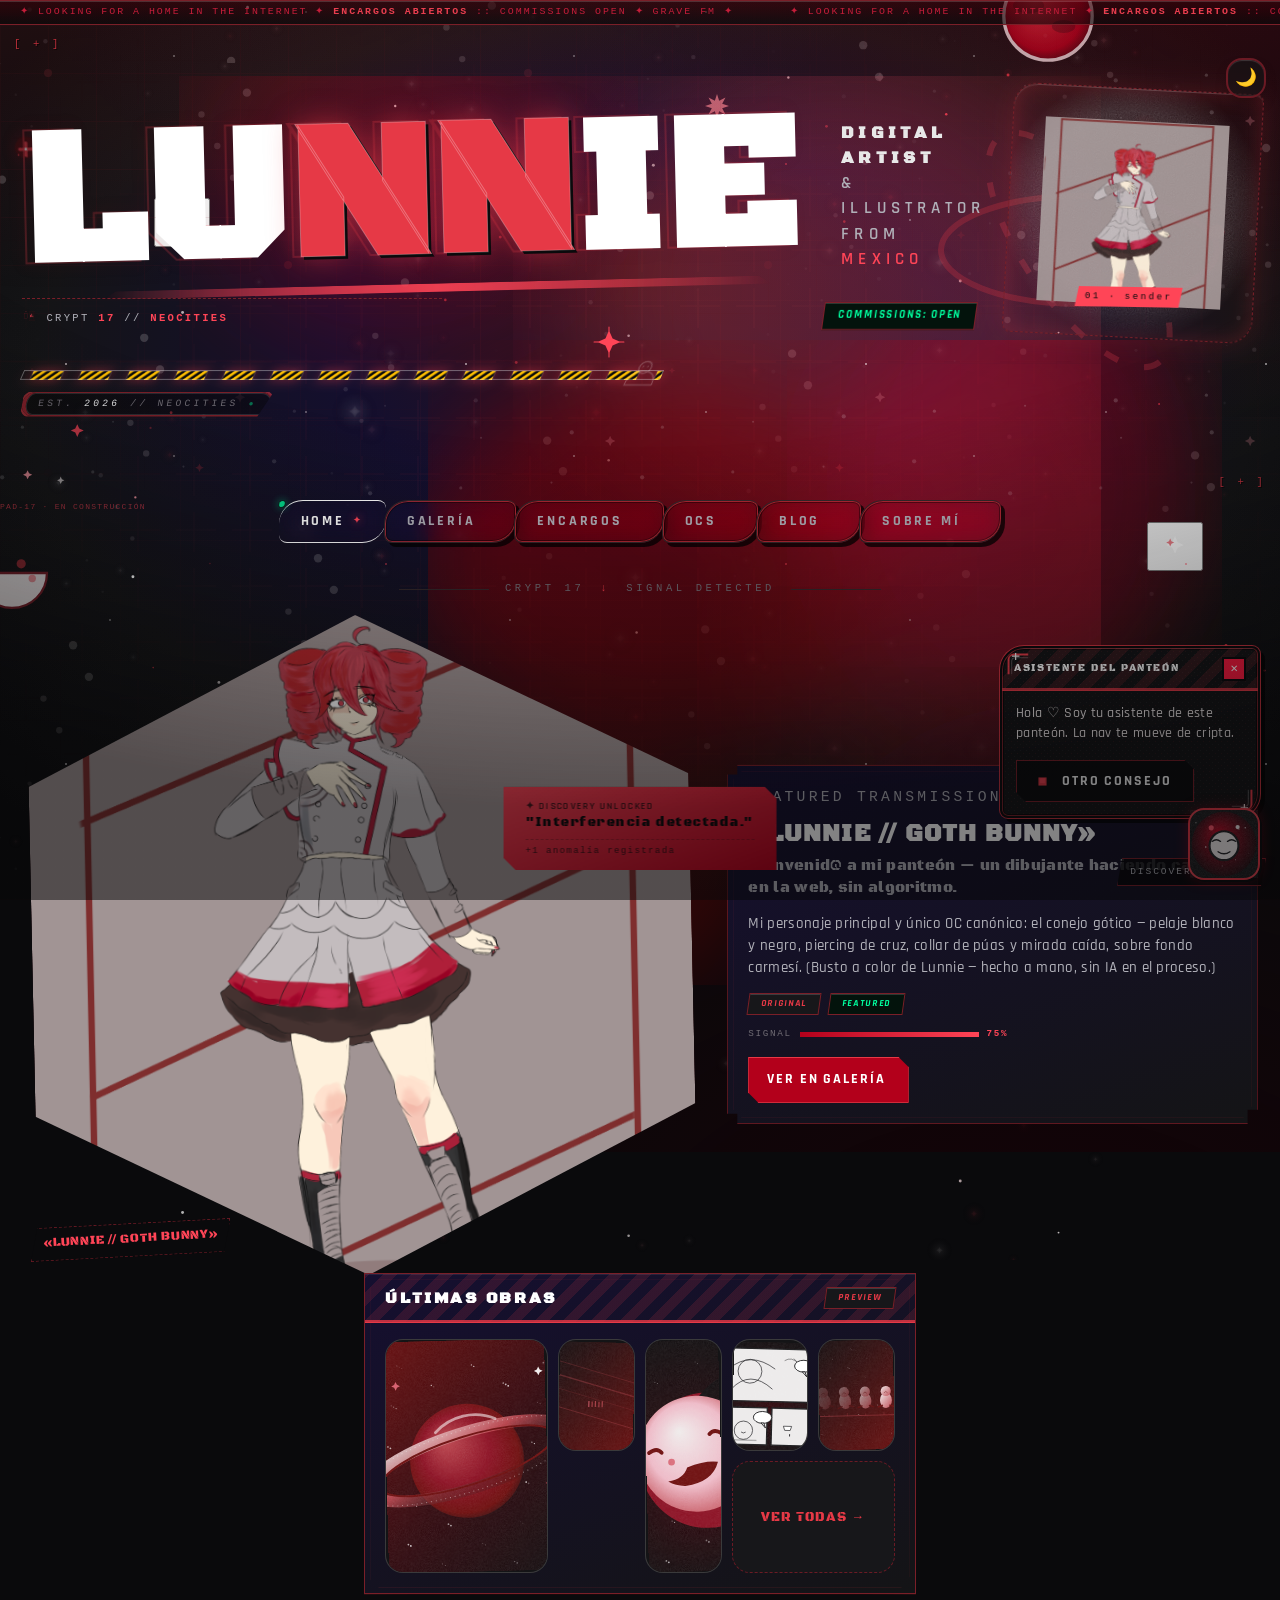
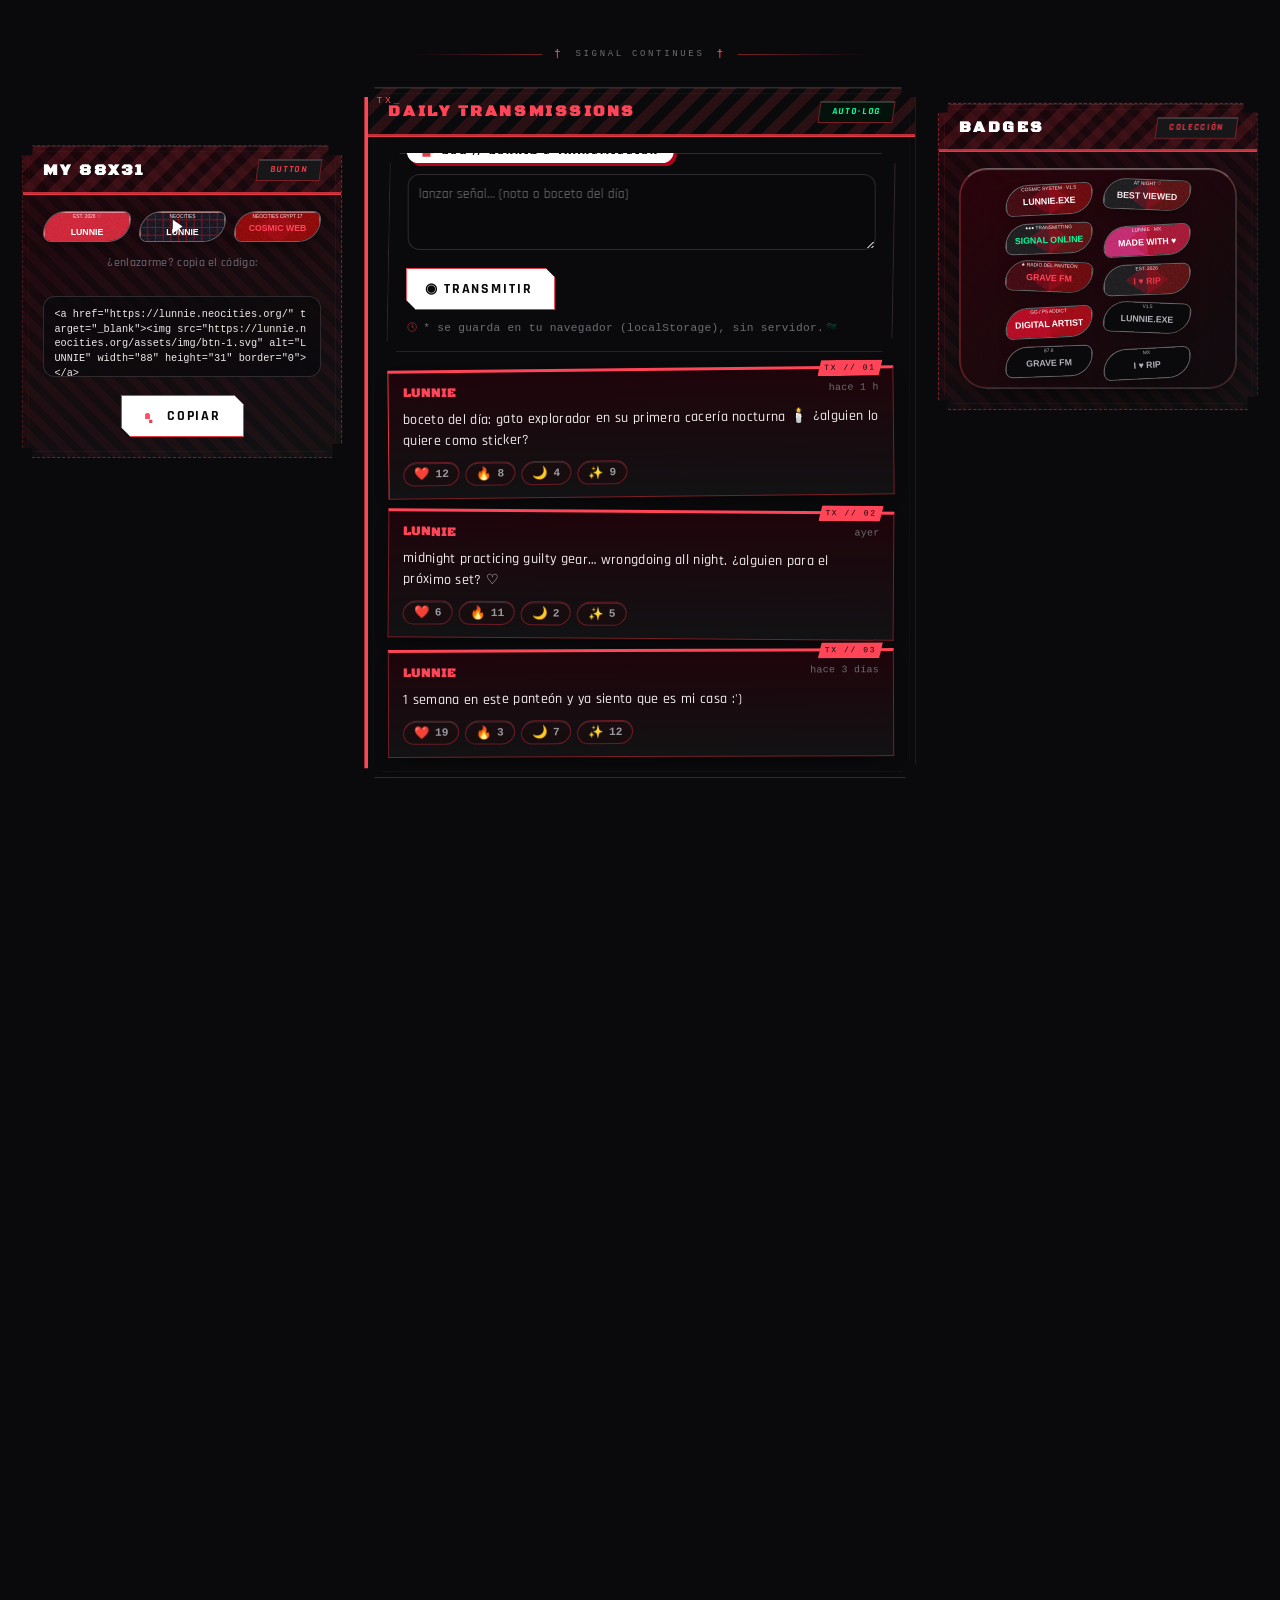
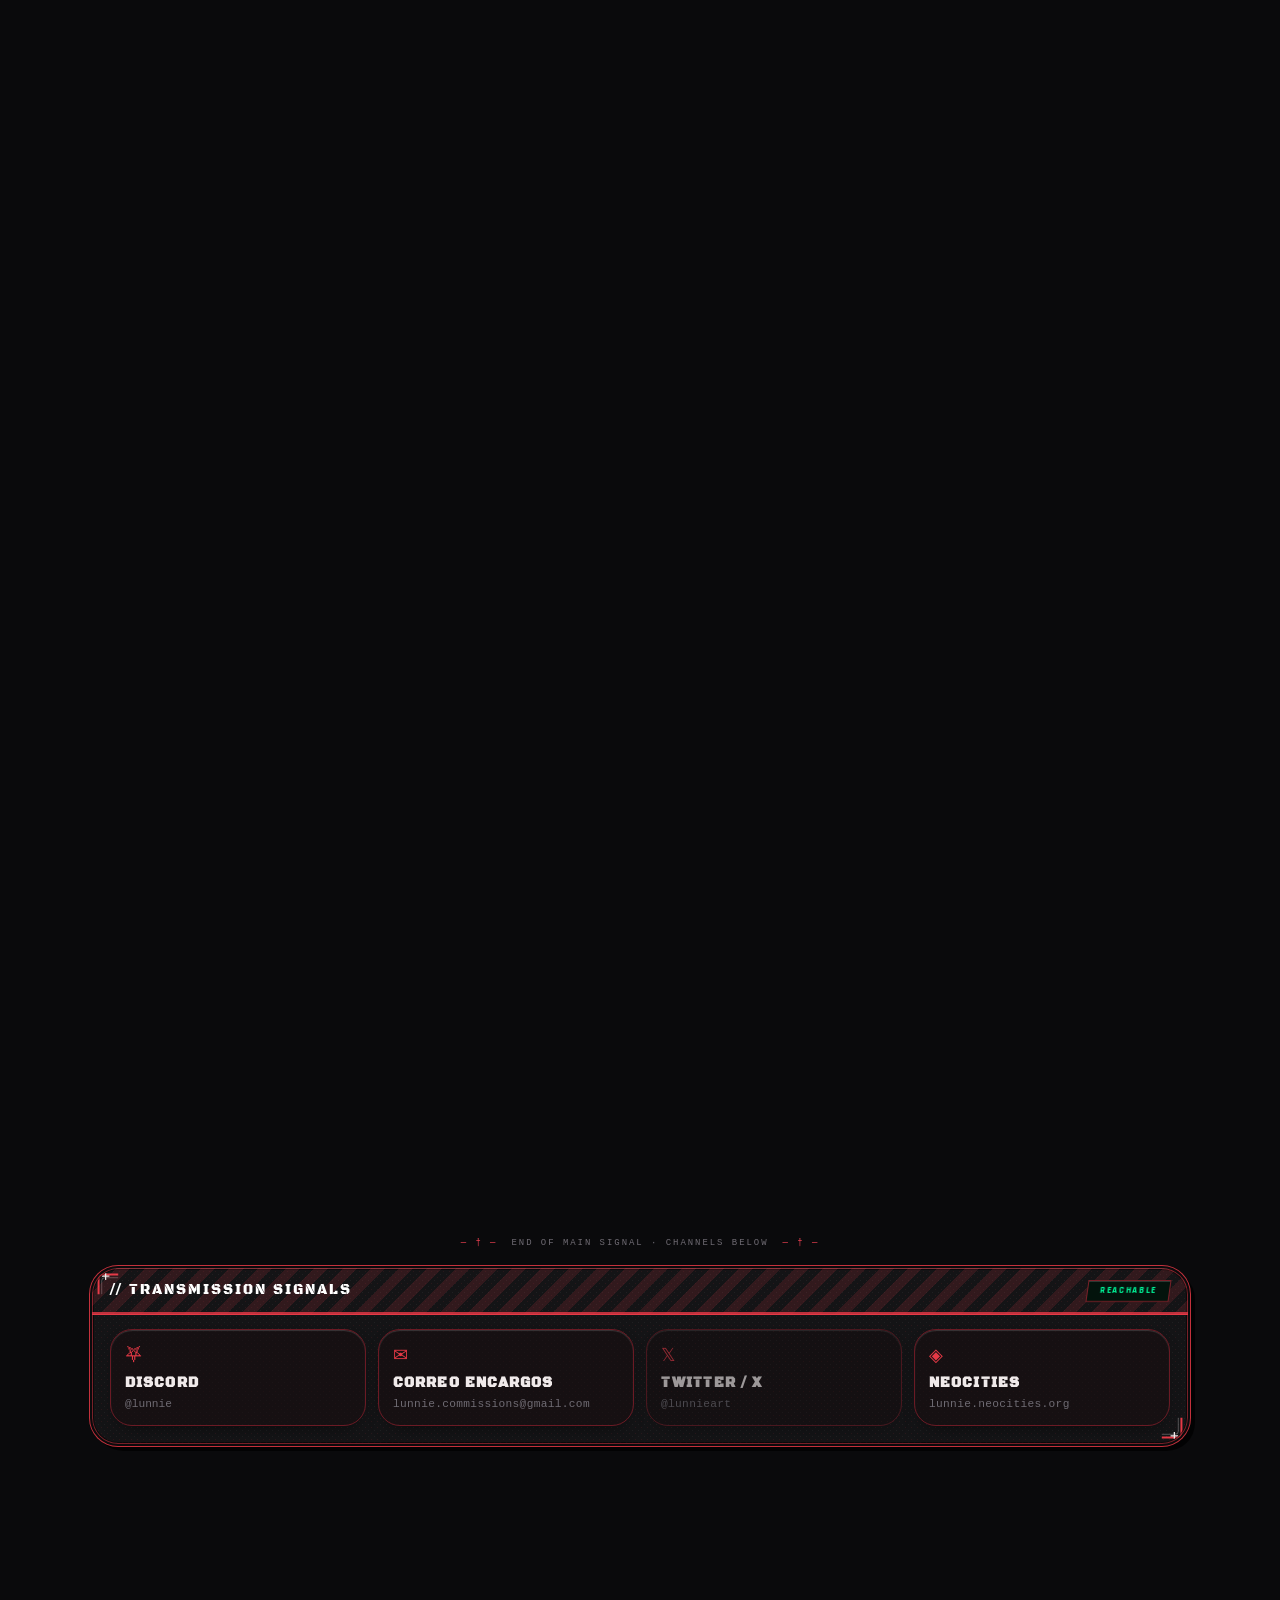
==== commit 5d1b4340: "feat: panel de administración para publicar sin tocar código - admin/index.html: SPA autocontenida s" ====
--- a/index.html
+++ b/index.html
@@ -111,7 +111,7 @@
     <p class="hero-coords" id="hero-coords"><img src="assets/ui/hud/hud-coordinates.svg" alt="" class="hud-coords-ico">CRYPT <b>17</b> // <b>NEOCITIES</b></p>
     <p class="hero-sub"><strong>digital artist</strong> &amp; illustrator<br>from <em>mexico</em></p>
     <div class="hero-badges">
-      <span class="chip chip-open">commissions: open</span>
+      <span class="chip chip-open" data-live="commissions">commissions: open</span>
     </div>
     <div class="hero-rule" aria-hidden="true"></div>
   </header>
--- a/style.css
+++ b/style.css
@@ -1435,6 +1435,11 @@
 }
 .assistant-body { padding: 12px 14px 8px; font-size: 0.86rem; color: var(--offwhite); }
 .assistant-body p { margin: 0 0 8px; }
+.assistant-body .as-status {
+  border-left: 3px solid var(--blood);
+  padding-left: 8px;
+  color: var(--bone);
+}
 .assistant-popup .btn { margin: 0 14px 14px; }
 
 /* ============================================================
@@ -1961,6 +1966,35 @@
 }
 .post-body p strong { color: var(--white); }
 .post-body p em { color: var(--carmine); font-style: normal; }
+.post-body img {
+  display: block;
+  max-width: 100%;
+  margin: 4px auto 14px;
+  border: 2px solid var(--line-2);
+}
+.post-body ul {
+  margin: 0 0 13px;
+  padding-left: 22px;
+  color: var(--offwhite);
+  font-size: 0.95rem;
+  line-height: 1.7;
+}
+.post-body ul li::marker { color: var(--carmine); }
+.post-body h3, .post-body h4 {
+  font-family: var(--font-display);
+  color: var(--bone);
+  letter-spacing: 0.05em;
+  margin: 6px 0 8px;
+}
+.post-body h3 { font-size: 1.05rem; }
+.post-body h4 { font-size: 0.92rem; color: var(--carmine); }
+.post-body blockquote {
+  border-left: 4px solid var(--line-2);
+  padding-left: 14px;
+  margin: 0 0 13px;
+  color: var(--grey);
+  font-style: italic;
+}
 .post-note {
   background: #141416;
   border-left: 4px solid var(--carmine);
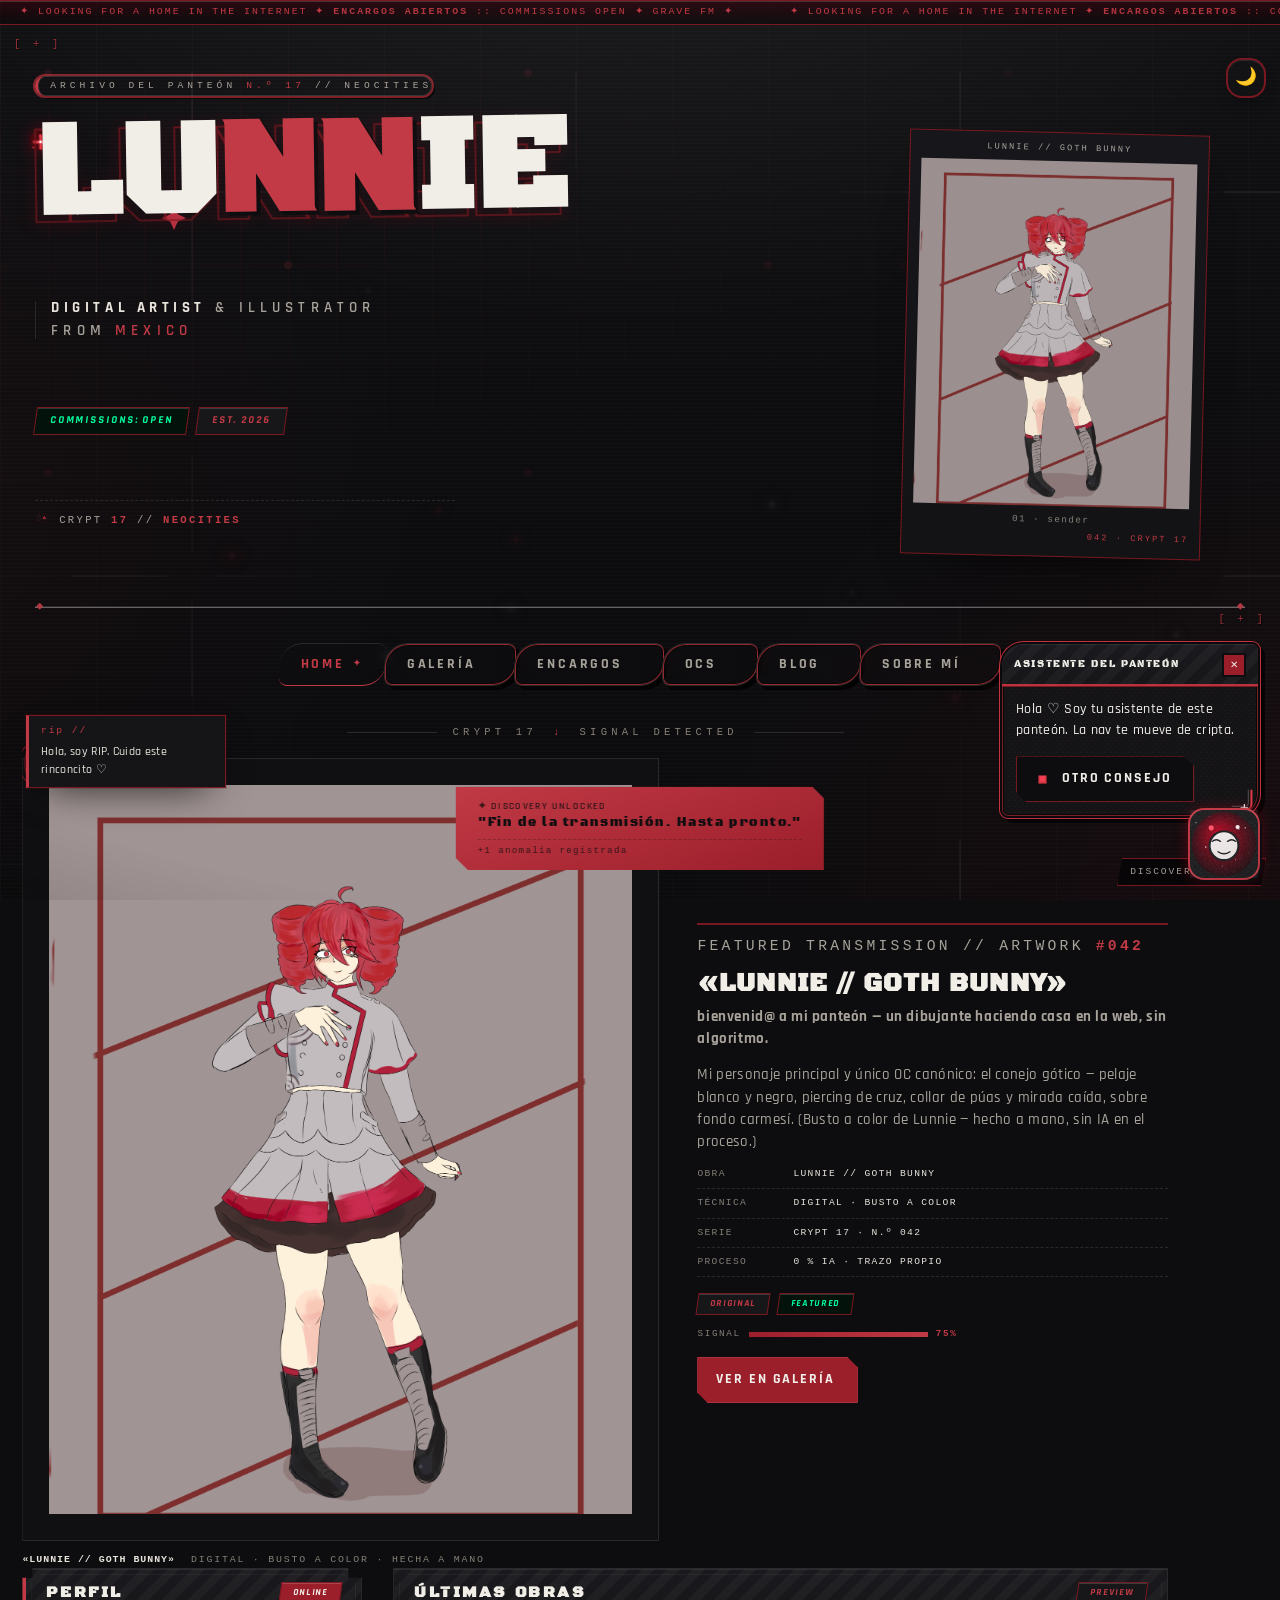
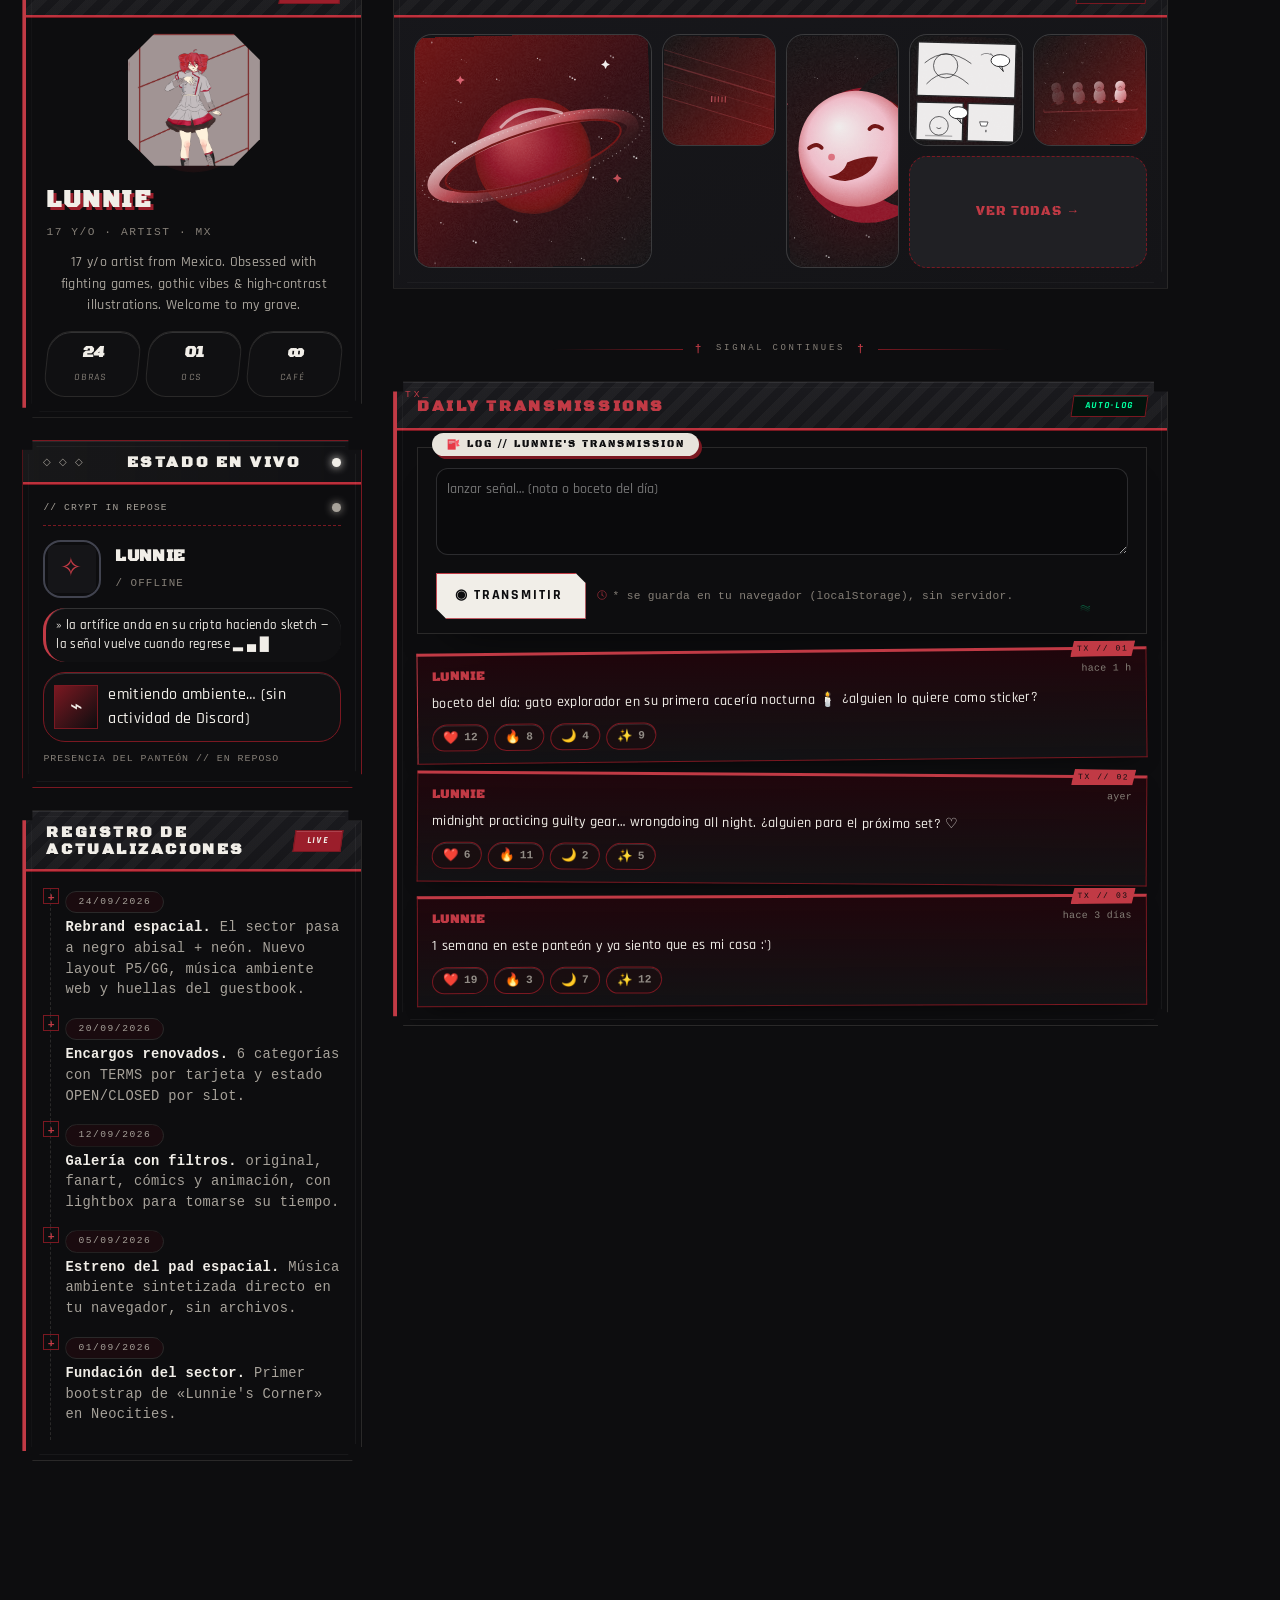
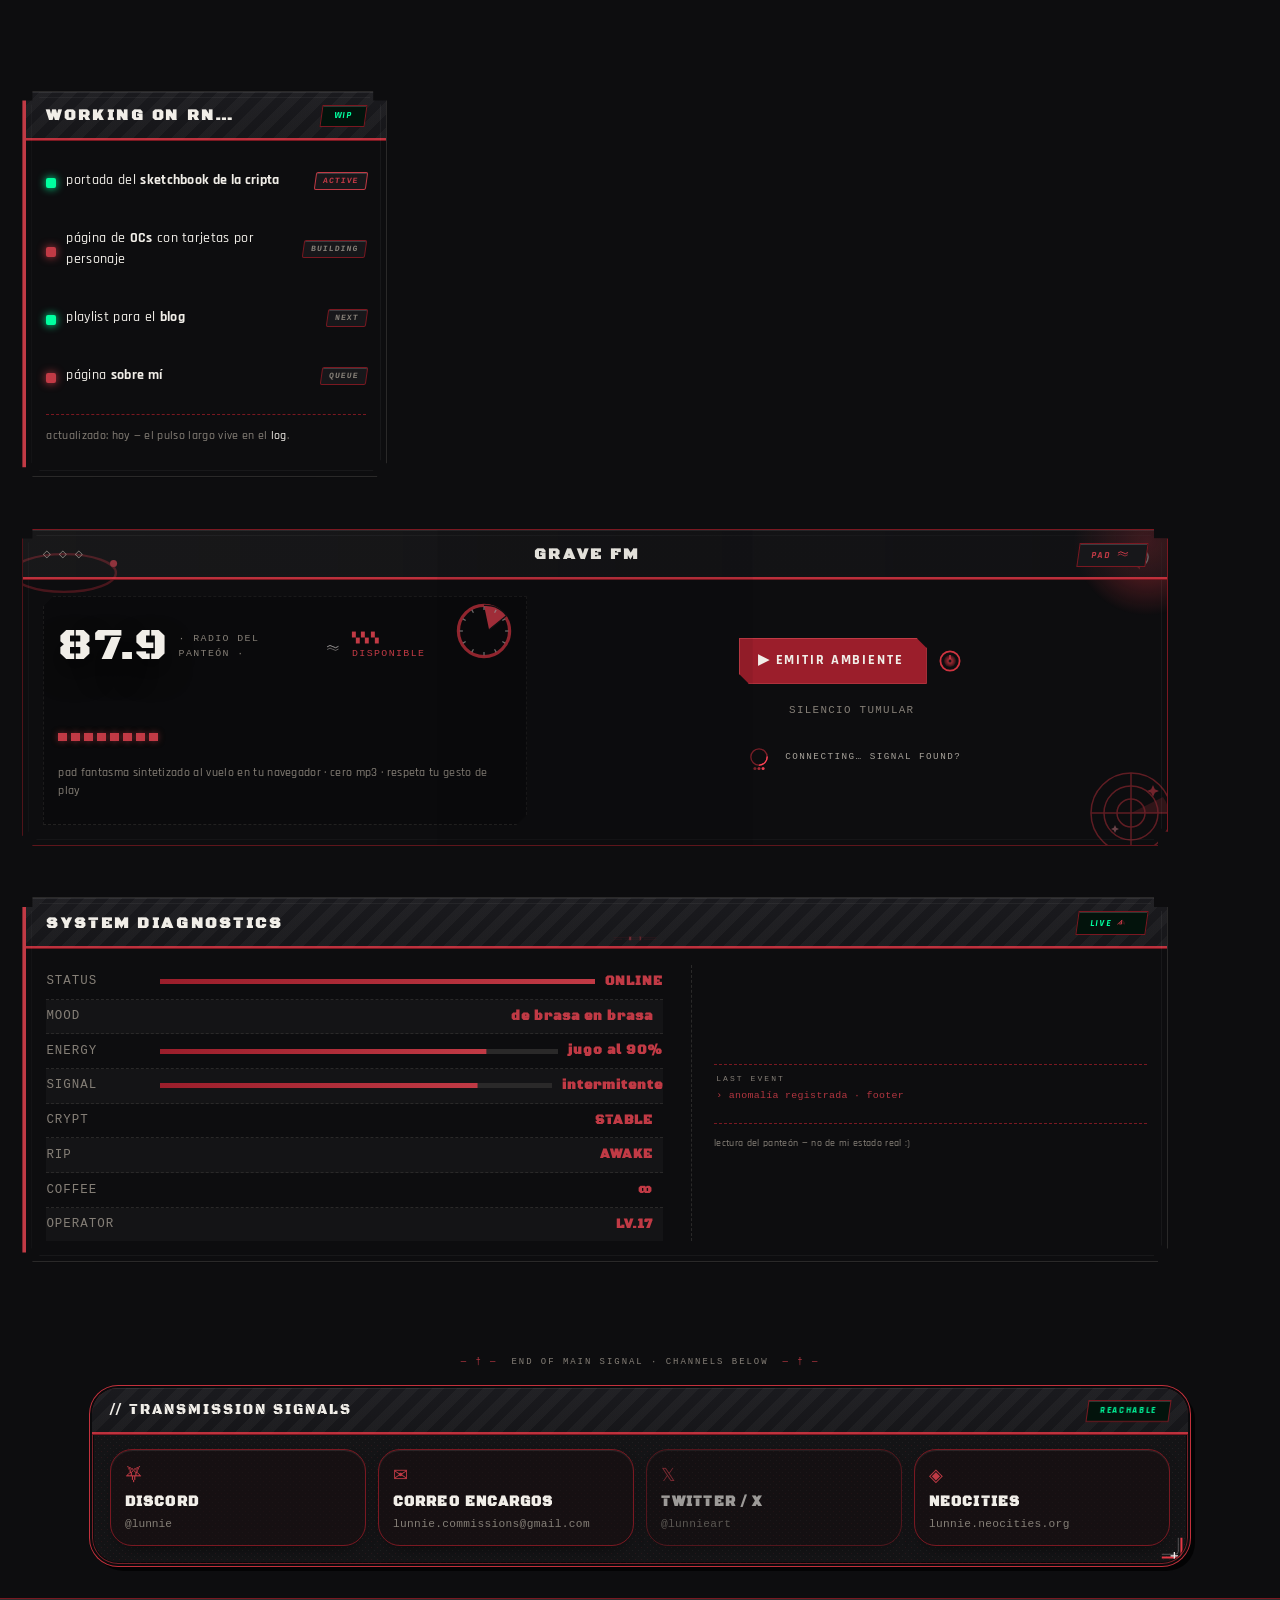
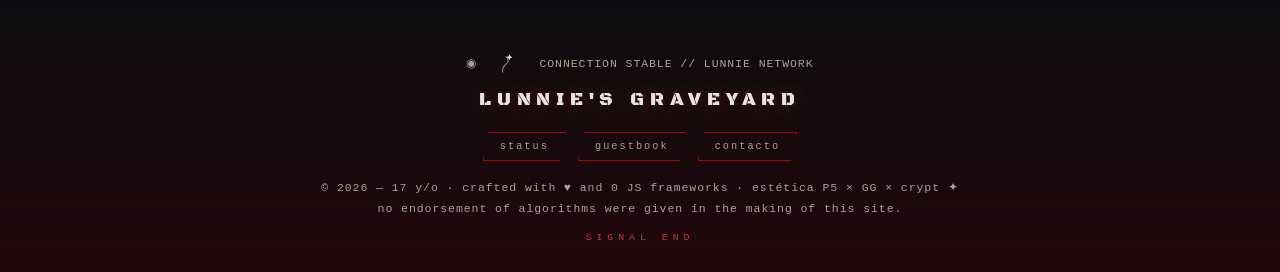
==== commit 5e70c7d7: "feat: auditoria visual y mejora editorial de la landing Identidad conservada (LU NN IE, GRAVE FM, ba" ====
--- a/index.html
+++ b/index.html
@@ -90,28 +90,27 @@
   </div>
 
   <!-- ============================================================
-       HERO
+       HERO — portada editorial del folio
        ============================================================ -->
   <header class="hero">
-    <!-- Kit hero: brasas, rejilla, destellos y órbitas (lunnie-kit) -->
-    <span class="hero-deco hero-deco-stars" aria-hidden="true"></span>
+    <!-- Rejilla de impresión de fondo -->
     <span class="hero-deco hero-deco-grid" aria-hidden="true"></span>
-    <span class="hero-deco hero-orbit" aria-hidden="true"><img src="assets/hero/hero-orbit.svg" alt=""></span>
-    <span class="hero-deco hero-deco-l" aria-hidden="true"><img src="assets/hero/hero-decor-left.svg" alt=""></span>
-
-    <span class="hero-badge">EST. <i>2026</i> // NEOCITIES</span>
+
+    <p class="hero-badge">ARCHIVO DEL PANTEÓN <i>N.º 17</i> // NEOCITIES</p>
+
     <h1 class="hero-title">LU<span class="hi">NN</span>IE</h1>
 
-    <!-- Sticker flotante con la avatar del panteón -->
-    <div class="hero-sticker" id="hero-sticker" data-cursor role="img" aria-label="Cripta de Lunnie — la receta del panteón">
-      <img src="assets/img/oc/avatar.jpg" alt="Avatar de Lunnie" width="200" height="200" loading="lazy" decoding="async" style="object-fit:cover; object-position:50% 18%;">
+    <!-- Lámina de portada: la obra enmarcada -->
+    <figure class="hero-sticker" id="hero-sticker" data-cursor>
+      <img src="assets/img/oc/avatar.jpg" alt="LUNNIE // GOTH BUNNY — retrato de Lunnie, el conejo gótico" width="200" height="200" decoding="async" style="object-fit:cover; object-position:50% 16%;">
       <span class="stk-tag">01 · sender</span>
-    </div>
+    </figure>
 
     <p class="hero-coords" id="hero-coords"><img src="assets/ui/hud/hud-coordinates.svg" alt="" class="hud-coords-ico">CRYPT <b>17</b> // <b>NEOCITIES</b></p>
     <p class="hero-sub"><strong>digital artist</strong> &amp; illustrator<br>from <em>mexico</em></p>
     <div class="hero-badges">
       <span class="chip chip-open" data-live="commissions">commissions: open</span>
+      <span class="chip">est. 2026</span>
     </div>
     <div class="hero-rule" aria-hidden="true"></div>
   </header>
@@ -131,7 +130,7 @@
   <main class="page">
 
     <!-- ==========================================================
-         ENTRADA AL PANTEÓN — obra destacada como puerta
+         ENTRADA AL PANTEÓN — la obra destacada como lámina central
          ========================================================== -->
     <section class="zone zone-art" data-reveal="art" aria-labelledby="t-featured">
       <h2 class="sr-only" id="t-featured">obra destacada</h2>
@@ -139,20 +138,33 @@
         <span>CRYPT 17</span><i>↓</i><span>SIGNAL DETECTED</span>
       </div>
       <div class="entry-wrap">
-        <figure class="featured-art-wrap entry-art">
-          <img class="featured-art shape-hex" src="assets/img/oc/avatar.jpg" alt="LUNNIE // GOTH BUNNY — conejo gótico a color con fondo carmesí">
-          <figcaption class="entry-tag" aria-hidden="true">«LUNNIE // GOTH BUNNY»</figcaption>
+        <figure class="entry-art">
+          <span class="entry-no" aria-hidden="true">042</span>
+          <div class="entry-mat">
+            <img class="featured-art" src="assets/img/oc/avatar.jpg" alt="LUNNIE // GOTH BUNNY — conejo gótico a color con fondo carmesí">
+          </div>
+          <figcaption class="entry-cap">
+            <b>«LUNNIE // GOTH BUNNY»</b>
+            <span>digital · busto a color · hecha a mano</span>
+          </figcaption>
         </figure>
-        <aside class="panel panel-d entry-info">
+        <aside class="entry-info">
           <p class="ft-plate">FEATURED TRANSMISSION // ARTWORK <b>#042</b></p>
           <h3>«LUNNIE // GOTH BUNNY»</h3>
           <p class="entry-note">
             bienvenid@ a mi panteón — un dibujante haciendo casa en la web, sin algoritmo.
           </p>
           <p>
-            Mi personaje principal y único OC canónico: el conejo gótico — pelaje blanco y negro, piercing de cruz, collar de púas y mirada caída, sobre fondo carmesí.
+            Mi personaje principal y único OC canónico: el conejo gótico — pelaje blanco y negro,
+            piercing de cruz, collar de púas y mirada caída, sobre fondo carmesí.
             (Busto a color de Lunnie — hecho a mano, sin IA en el proceso.)
           </p>
+          <dl class="entry-meta">
+            <div><dt>obra</dt><dd>LUNNIE // GOTH BUNNY</dd></div>
+            <div><dt>técnica</dt><dd>digital · busto a color</dd></div>
+            <div><dt>serie</dt><dd>CRYPT 17 · N.º 042</dd></div>
+            <div><dt>proceso</dt><dd>0 % IA · trazo propio</dd></div>
+          </dl>
           <div class="tags-row">
             <span class="chip">original</span>
             <span class="chip chip-open">featured</span>
@@ -188,22 +200,6 @@
               <div><b data-stat="ocs">01</b><span>OCs</span></div>
               <div><b>∞</b><span>café</span></div>
             </div>
-        </section>
-
-        <!-- Botón 88x31 + copiar -->
-        <section class="panel panel-e" data-reveal="deco" aria-labelledby="t-button">
-          <header class="panel-head"><h2 id="t-button">my 88x31</h2><span class="chip">button</span></header>
-          <div class="button-block">
-            <div class="badge-row">
-              <img class="badge-88" src="assets/img/btn-1.svg" alt="Botón 88x31 de LUNNIE">
-              <img class="badge-88" src="assets/img/btn-2.svg" alt="Botón 88x31 de LUNNIE variante">
-              <img class="badge-88" src="assets/ui/badges/badge-cosmic.svg" alt="badge Cosmic Web">
-            </div>
-            <p class="tiny">¿enlazarme? copia el código:</p>
-            <textarea id="button-code" class="copy-source" rows="4" readonly>&lt;a href="https://lunnie.neocities.org/" target="_blank"&gt;&lt;img src="https://lunnie.neocities.org/assets/img/btn-1.svg" alt="LUNNIE" width="88" height="31" border="0"&gt;&lt;/a&gt;</textarea>
-            <button type="button" id="copy-btn" class="btn btn-blank"><img class="chip-ico" src="assets/ui/icons/icon-link.svg" alt=""> copiar</button>
-            <p id="copy-feedback" class="copy-feedback" hidden>¡copiado! ✨ gracias por el cariño</p>
-          </div>
         </section>
 
         <!-- ==========================================================
@@ -237,6 +233,12 @@
           </div>
         </section>
 
+        <!-- Changelog -->
+        <section class="panel panel-a" data-sec="LOG" data-reveal="sys" aria-labelledby="t-log">
+          <header class="panel-head"><h2 id="t-log">registro de actualizaciones</h2><span class="chip chip-live">live</span></header>
+          <ol class="timeline" id="changelog" reversed></ol>
+        </section>
+
         <!-- Webring — REACTIVAR: cuando tengas al menos 1 sitio amigo real,
               quita el atributo `hidden` de este panel y añade esa
               amistad a CONFIG.WEBRING en script.js (script.js lo
@@ -298,11 +300,7 @@
           <div class="tx-wall" id="tx-wall"></div>
         </section>
 
-        <!-- Changelog -->
-        <section class="panel panel-a" data-sec="LOG" data-reveal="sys" aria-labelledby="t-log">
-          <header class="panel-head"><h2 id="t-log">registro de actualizaciones</h2><span class="chip chip-live">live</span></header>
-          <ol class="timeline" id="changelog" reversed></ol>
-        </section>
+        <!-- Changelog vive en el raíl izquierdo (ritmo editorial del grid) -->
 
         <!-- ==========================================================
              COMENTARIOS: diálogo P5 + hilo Giscus
@@ -353,10 +351,14 @@
         </section>
       </div>
 
-      <!-- ==========================================================
-           COLUMNA DERECHA — WIDGETS
-           ========================================================== -->
-      <aside class="col stack col-right">
+    </div>
+
+    <!-- ==========================================================
+         COLOFÓN — cinta de módulos (working on · botón · archivo)
+         ========================================================== -->
+    <section class="zone zone-widgets" aria-labelledby="t-widgets">
+      <h2 class="sr-only" id="t-widgets">notas y archivo del panteón</h2>
+      <div class="widget-row">
 
         <!-- Working on -->
         <section class="panel panel-a" data-sec="WIP" data-reveal="sys" aria-labelledby="t-work">
@@ -368,12 +370,26 @@
           <p class="panel-foot tiny">actualizado: hoy — el pulso largo vive en el <a href="blog.html">log</a>.</p>
         </section>
 
-        <!-- Música ambiental — GRAVE FM (se mudó a zona propia, abajo) -->
+        <!-- Botón 88x31 + copiar -->
+        <section class="panel panel-e" data-reveal="deco" aria-labelledby="t-button">
+          <header class="panel-head"><h2 id="t-button">my 88x31</h2><span class="chip">button</span></header>
+          <div class="button-block">
+            <div class="badge-row">
+              <img class="badge-88" src="assets/img/btn-1.svg" alt="Botón 88x31 de LUNNIE">
+              <img class="badge-88" src="assets/img/btn-2.svg" alt="Botón 88x31 de LUNNIE variante">
+              <img class="badge-88" src="assets/ui/badges/badge-cosmic.svg" alt="badge Cosmic Web">
+            </div>
+            <p class="tiny">¿enlazarme? copia el código:</p>
+            <textarea id="button-code" class="copy-source" rows="4" readonly>&lt;a href="https://lunnie.neocities.org/" target="_blank"&gt;&lt;img src="https://lunnie.neocities.org/assets/img/btn-1.svg" alt="LUNNIE" width="88" height="31" border="0"&gt;&lt;/a&gt;</textarea>
+            <button type="button" id="copy-btn" class="btn btn-blank"><img class="chip-ico" src="assets/ui/icons/icon-link.svg" alt=""> copiar</button>
+            <p id="copy-feedback" class="copy-feedback" hidden>¡copiado! ✨ gracias por el cariño</p>
+          </div>
+        </section>
 
         <!-- Badges decorativos -->
         <section class="panel panel-e" data-reveal="deco" aria-labelledby="t-badges">
-          <header class="panel-head"><h2 id="t-badges">badges</h2><span class="chip">colección</span></header>
-          <div class="badges-block glass-card squircle-card" style="display:flex;flex-wrap:wrap;gap:10px;justify-content:center;">
+          <header class="panel-head"><h2 id="t-badges">archivo 88×31</h2><span class="chip">colección</span></header>
+          <div class="badges-block">
             <img class="badge-88" src="assets/ui/badges/badge-exe.svg" alt="badge LUNNIE.EXE" loading="lazy" decoding="async">
             <img class="badge-88" src="assets/ui/badges/badge-night.svg" alt="badge best viewed at night" loading="lazy" decoding="async">
             <img class="badge-88" src="assets/ui/badges/badge-signal.svg" alt="badge signal online" loading="lazy" decoding="async">
@@ -386,8 +402,8 @@
             <img class="badge-88" src="assets/ui/badges/badge-space-mono.svg" alt="badge I ♥ RIP mono" loading="lazy" decoding="async">
           </div>
         </section>
-      </aside>
-    </div>
+      </div>
+    </section>
 
     <!-- ==========================================================
          ESTACIÓN — GRAVE FM (descubrimiento tras el recorrido)
--- a/style.css
+++ b/style.css
@@ -33,29 +33,29 @@
    1. VARIABLES
    ============================================================ */
 :root {
-  /* Cripta */
-  --void:      #0a0a0c;   /* negro profundo - fondo */
-  --ink:       #0a0a0c;   /* negro base (alias semántico) */
-  --panel:      #141416;   /* panel ligeramente más claro */
-  --panel-2:    #17171a;   /* hover / alto */
-  --line:       #33282b;   /* borde tenue */
-  --line-2:     #6b1a24;   /* borde carmesí */
-
-  /* Rojos góticos */
-  --oxblood-deep:#3a0008;
-  --oxblood:     #8b0000;
-  --blood:#b3001b;
-  --blood-bright:#c41e3a;  /* rojo vivo - hover/acentos */
-  --carmine:#e63946;
-  --bone:#e8e6e0;          /* blanco hueso - texto (no blanco puro) */
-  --neon-lilac:#f5ccd2;   /* rosa pálido - nombres del guestbook */
-  --glow:       rgba(230, 57, 70, 0.8);
-
-  /* Neutros */
-  --white:      #ffffff;
-  --offwhite:   #f0eaea;
-  --grey:       #b0b0b8;
-  --grey-d:     #6f6b73;
+  /* ---- BASE GRAFITO / PAPEL ENVEJECIDO (editorial) ---- */
+  --void:      #0d0d0f;   /* base más profunda - fondo */
+  --ink:       #0d0d0f;   /* negro base (alias semántico) */
+  --panel:      #151518;   /* panel ligeramente más claro */
+  --panel-2:    #202024;   /* hover / alto */
+  --line:       #2a2929;   /* borde tenue (gris cálido) */
+  --line-2:     #7a1821;   /* borde carmesí (acento, no dominante) */
+
+  /* Rojos góticos — escala carmesí de acento */
+  --oxblood-deep:#2e080d;
+  --oxblood:     #7a1821;
+  --blood:#9b1e2b;
+  --blood-bright:#c13a45;  /* hover / acentos vivos */
+  --carmine:#c13a45;
+  --bone:#e8e4dc;          /* neutro claro - texto principal */
+  --neon-lilac:#d9a8b0;   /* rosa apagado - nombres del guestbook */
+  --glow:       rgba(193, 58, 69, 0.55);
+
+  /* Neutros (papel impreso, nunca blanco puro) */
+  --white:      #f1eee8;
+  --offwhite:   #f1eee8;
+  --grey:       #a7a29a;
+  --grey-d:     #857f77;   /* metadatos: contraste mínimo legible */
 
   /* Estados de Discord */
   --st-online:  #00ff9f;
@@ -63,9 +63,9 @@
   --st-dnd:     #c0236b;
   --st-offline: #41434f;
 
-  /* Acentos de alerta GG */
-  --warn:       #ff4d63;
-  --danger:     #ff1a40;
+  /* Acentos de alerta */
+  --warn:       #c13a45;
+  --danger:     #9b1e2b;
 
   /* Tipografías: Black Ops One (display HUD/GG) + Rajdhani (UI P5) */
   --font-display: 'Black Ops One', 'Oswald', 'Arial Black', Impact, sans-serif;
@@ -73,7 +73,7 @@
   --font-mono:    'Courier New', monospace;
 
   /* Medidas de corte P5: esquinas recortadas */
-  --notch: 18px;
+  --notch: 11px;
 
   /* Cortes poligonales reutilizables */
   --cut-panel: polygon(
@@ -100,7 +100,7 @@
 
   /* Sombras */
   --shadow-hard: 6px 6px 0 rgba(0, 0, 0, 0.9);
-  --shadow-glow: 0 0 18px rgba(230, 57, 70, 0.55);
+  --shadow-glow: 0 0 14px rgba(122, 24, 33, 0.4);
 
   /* --- Superelipses (squircles): radios continuos --- */
   --sq-panel:  28px;   /* paneles grandes */
@@ -109,20 +109,20 @@
   --sq-chip:   12px;   /* chips, tags, inputs */
   --sq-img:    18px;   /* miniaturas e imágenes */
 
-  /* --- Liquid Glass (estilo Nux-Glass) --- */
-  --glass-tint:      linear-gradient(135deg, rgba(52, 0, 10, 0.45) 0%, rgba(10, 10, 12, 0.65) 100%);
-  --glass-tint-deep: linear-gradient(135deg, rgba(52, 0, 10, 0.62) 0%, rgba(10, 10, 12, 0.78) 100%);
-  --glass-solid:     linear-gradient(135deg, rgba(52, 0, 10, 0.92) 0%, rgba(10, 10, 12, 0.97) 100%);
-  --glass-blur:      blur(16px) saturate(160%);
-  --glass-blur-soft: blur(10px) saturate(140%);
-  --glass-line:      rgba(255, 255, 255, 0.15);
-  --glass-line-top:  rgba(255, 255, 255, 0.35);
-  --glass-line-left: rgba(230, 57, 70, 0.35);
-  --glass-bevel: inset 0 1px 1px 0 rgba(255, 255, 255, 0.2), 0 20px 40px -15px rgba(0, 0, 0, 0.7);
-  --glass-bevel-sm: inset 0 1px 1px 0 rgba(255, 255, 255, 0.16), 0 8px 18px -10px rgba(0, 0, 0, 0.75);
-  --glass-ring: inset 0 0 0 1px rgba(230, 57, 70, 0.28);
-  --glass-sheen: linear-gradient(105deg, rgba(255, 255, 255, 0) 26%, rgba(255, 255, 255, 0.26) 42%,
-                  rgba(255, 255, 255, 0.05) 50%, rgba(255, 255, 255, 0) 66%);
+  /* --- Liquid Glass (carbón, sin rojo dominante) --- */
+  --glass-tint:      linear-gradient(135deg, rgba(32, 32, 36, 0.55) 0%, rgba(13, 13, 15, 0.72) 100%);
+  --glass-tint-deep: linear-gradient(135deg, rgba(26, 26, 30, 0.72) 0%, rgba(13, 13, 15, 0.85) 100%);
+  --glass-solid:     linear-gradient(135deg, rgba(28, 28, 32, 0.95) 0%, rgba(13, 13, 15, 0.98) 100%);
+  --glass-blur:      blur(16px) saturate(120%);
+  --glass-blur-soft: blur(10px) saturate(110%);
+  --glass-line:      rgba(241, 238, 232, 0.14);
+  --glass-line-top:  rgba(241, 238, 232, 0.3);
+  --glass-line-left: rgba(193, 58, 69, 0.4);
+  --glass-bevel: inset 0 1px 1px 0 rgba(255, 255, 255, 0.14), 0 20px 40px -15px rgba(0, 0, 0, 0.75);
+  --glass-bevel-sm: inset 0 1px 1px 0 rgba(255, 255, 255, 0.1), 0 8px 18px -10px rgba(0, 0, 0, 0.8);
+  --glass-ring: inset 0 0 0 1px rgba(122, 24, 33, 0.5);
+  --glass-sheen: linear-gradient(105deg, rgba(255, 255, 255, 0) 26%, rgba(255, 255, 255, 0.16) 42%,
+                  rgba(255, 255, 255, 0.04) 50%, rgba(255, 255, 255, 0) 66%);
 
   --ease: cubic-bezier(0.16, 1, 0.3, 1);
 }
@@ -147,32 +147,29 @@
   overflow-x: hidden;
 }
 
-/* Capa fija: humo de cripta + resplandor carmesí + abismo tinto */
+/* Capa fija: papel carbón + marcas de impresión (base editorial) */
 .space-bg {
   position: fixed;
   inset: 0;
   z-index: -2;
   background:
-    radial-gradient(1200px 820px at 82% -12%, rgba(139, 0, 0, 0.55), transparent 62%),
-    radial-gradient(980px 720px at 8% 28%, rgba(179, 0, 27, 0.3), transparent 58%),
-    radial-gradient(1100px 940px at 55% 118%, rgba(230, 57, 70, 0.28), transparent 60%),
-    radial-gradient(150vmax 92vmax at 50% 124%, rgba(58, 0, 8, 0.92), transparent 62%),
-    linear-gradient(180deg, #0c0c0e 0%, var(--void) 52%, #170409 100%);
-}
-/* Capa de estrellas: las genera proceduralmente lunnie-bg.js en el
-   canvas (#field-canvas), con estrellas reales de 4 puntas. */
-/* Tapecrí de cruces † muy tenue + criss-cross técnico (GG gótico) */
+    radial-gradient(1100px 700px at 50% -18%, rgba(232, 228, 220, 0.055), transparent 68%),
+    radial-gradient(1000px 780px at 104% 104%, rgba(122, 24, 33, 0.12), transparent 68%),
+    radial-gradient(760px 620px at -8% 64%, rgba(122, 24, 33, 0.07), transparent 70%),
+    linear-gradient(180deg, #111114 0%, var(--void) 46%, #0b0b0d 100%);
+}
+/* Tapecrí de marcas de registro + rejilla de impresión muy tenue */
 .space-bg::after {
   content: "";
   position: absolute;
   inset: 0;
   background-image:
-    linear-gradient(rgba(230, 57, 70, 0.04) 1px, transparent 1px),
-    linear-gradient(90deg, rgba(230, 57, 70, 0.04) 1px, transparent 1px),
-    url("data:image/svg+xml,%3Csvg xmlns='http://www.w3.org/2000/svg' width='56' height='56' viewBox='0 0 56 56'%3E%3Cpath d='M26 8v40M8 26h40' stroke='%23e63946' stroke-width='1.6' fill='none' opacity='0.055'/%3E%3C/svg%3E");
-  background-size: 60px 60px, 60px 60px, 56px 56px;
-  mask-image: radial-gradient(ellipse at center, black 18%, transparent 88%);
-  -webkit-mask-image: radial-gradient(ellipse at center, black 18%, transparent 88%);
+    linear-gradient(rgba(241, 238, 232, 0.028) 1px, transparent 1px),
+    linear-gradient(90deg, rgba(241, 238, 232, 0.028) 1px, transparent 1px),
+    url("data:image/svg+xml,%3Csvg xmlns='http://www.w3.org/2000/svg' width='64' height='64' viewBox='0 0 64 64'%3E%3Cpath d='M32 12v16M32 36v16M12 32h16M36 32h16' stroke='%23e8e4dc' stroke-width='0.17' fill='none' opacity='0.13'/%3E%3C/svg%3E");
+  background-size: 96px 96px, 96px 96px, 384px 384px;
+  mask-image: radial-gradient(ellipse at center, transparent 30%, black 95%);
+  -webkit-mask-image: radial-gradient(ellipse at center, transparent 30%, black 95%);
 }
 
 ::selection { background: var(--carmine); color: var(--void); }
@@ -180,6 +177,12 @@
 a  { color: var(--offwhite); text-decoration: none; }
 a:hover { color: var(--white); }
 h1, h2, h3 { line-height: 1.05; }
+
+/* Controles: sin estilo nativo (el botón secreto del hero se veía como
+   un recuadro blanco del sistema). Las clases (.btn, .chip…) pisan esto. */
+button { font: inherit; color: inherit; background: transparent; border: 0; padding: 0; }
+input, textarea, select { font: inherit; color: inherit; }
+textarea { background: none; border: 0; }
 
 /* ============================================================
    3. UTILIDADES P5 / GG
--- a/space-system.css
+++ b/space-system.css
@@ -10,19 +10,19 @@
 
 /* ---- 26.1 TOKENS DEL NUEVO SISTEMA ---- */
 :root {
-  --ember:       #ff4557;
-  --ember-deep:  #b3001b;
-  --grave-rose:   #ff9aa5;
-  --deep:        #0a0a0c;
-  --panel-core:  #141416;
-  --panel-deep:  #141416;
-  --line-core:   #33282b;
-  --line-hex:    #7a1f28;
-  --txt:         #e8e8e8;
-  --txt-dim:     #b0b0b8;
-  --ink:         #0a0a0c;
+  --ember:       #c13a45;
+  --ember-deep:  #9b1e2b;
+  --grave-rose:   #d9a8b0;
+  --deep:        #0d0d0f;
+  --panel-core:  #151518;
+  --panel-deep:  #141417;
+  --line-core:   #2a2929;
+  --line-hex:    #7a1821;
+  --txt:         #e8e4dc;
+  --txt-dim:     #a7a29a;
+  --ink:         #0d0d0f;
   --oct:         14px;
-  --panel-shadow: 0 14px 40px -18px rgba(0, 0, 0, 0.85), 0 0 0 1px rgba(230, 57, 70, 0.12);
+  --panel-shadow: 0 14px 40px -18px rgba(0, 0, 0, 0.9), 0 0 0 1px rgba(122, 24, 33, 0.18);
   --type-flicker: none;
   --squircle: 24px 8px; /* superelipse del sistema: esquinas alternas reutilizables */
 }
@@ -32,21 +32,16 @@
 }
 
 /* ---- 26.2 CAPAS DE FONDO + PARALLAX ---- */
-/* Fondo base: ahora con nebulosa extra + grano sutil + rejilla tenue */
+/* Fondo base: papel carbón + marcas de registro (editorial, sin nebulosa) */
 .space-bg {
   background:
-    radial-gradient(1200px 780px at 14% 18%, rgba(139, 0, 0, 0.6), transparent 60%),
-    radial-gradient(1000px 760px at 86% 32%, rgba(179, 0, 27, 0.5), transparent 62%),
-    radial-gradient(1120px 720px at 74% -8%, rgba(196, 30, 58, 0.22), transparent 60%),
-    radial-gradient(760px 620px at 30% 92%, rgba(52, 0, 10, 0.92), transparent 64%),
-    radial-gradient(520px 420px at 64% 60%, rgba(230, 57, 70, 0.18), transparent 66%),
-    repeating-linear-gradient(0deg, rgba(230, 57, 70, 0.035) 0 1px, transparent 1px 26px),
-    repeating-linear-gradient(90deg, rgba(230, 57, 70, 0.035) 0 1px, transparent 1px 26px),
-    radial-gradient(150vmax 96vmax at 50% 126%, rgba(58, 0, 8, 0.9), transparent 64%),
-    linear-gradient(180deg, #0c0c0e 0%, transparent 52%, #170409 100%),
-    var(--deep);
-}
-.space-bg::after  { background-size: 60px 60px, 60px 60px, 56px 56px; }
+    repeating-linear-gradient(0deg, rgba(241, 238, 232, 0.015) 0 1px, transparent 1px 4px),
+    radial-gradient(1100px 720px at 50% -16%, rgba(232, 228, 220, 0.06), transparent 66%),
+    radial-gradient(1020px 800px at 106% 102%, rgba(122, 24, 33, 0.13), transparent 68%),
+    radial-gradient(780px 640px at -10% 58%, rgba(122, 24, 33, 0.07), transparent 70%),
+    linear-gradient(180deg, #111114 0%, var(--deep) 46%, #0b0b0d 100%);
+}
+.space-bg::after  { background-size: 96px 96px, 96px 96px, 384px 384px; }
 
 /* Capa decorativa de profundidad que maneja lunnie-bg.js */
 #field-canvas {
@@ -54,78 +49,16 @@
   inset: 0;
   z-index: -1;
   pointer-events: none;
-}
-/* Nebulosa con parallax propio: se mueve aún más lento que las estrellas
-   (casi estática). Va después del canvas en el DOM, así que en el empate
-   de z-index -1 queda por encima de las estrellas, como antes. */
-.px-nebula {
-  position: fixed;
-  inset: -28% 0;
-  z-index: -1;
-  pointer-events: none;
-  will-change: transform;
-  transform: translate3d(0, 0, 0);
-  background-image:
-    radial-gradient(120vmax 62vmax at 4% 6%, rgba(230, 57, 70, 0.16), transparent 58%),
-    radial-gradient(96vmax 60vmax at 97% 18%, rgba(179, 0, 27, 0.14), transparent 55%),
-    radial-gradient(110vmax 70vmax at 64% 6%, rgba(196, 30, 58, 0.1), transparent 60%),
-    radial-gradient(120vmax 80vmax at 80% 112%, rgba(24, 0, 5, 0.8), transparent 55%),
-    url("assets/backgrounds/nebula/nebula-primary.svg"),
-    url("assets/backgrounds/nebula/nebula-secondary.svg");
-  background-size: cover, cover, cover, cover, 62% auto, 72% auto;
-  background-position: center, center, center, 12% 16%, 88% 78%;
-  background-repeat: no-repeat;
-}
-@media (prefers-reduced-motion: reduce) {
-  .px-nebula { transform: none !important; will-change: auto; }
-}
-/* Bandas estelares lejana/media como sprites cacheados (los genera
-   lunnie-bg.js) que se mueven por transform, sin repintar el canvas. */
-.px-stars {
-  position: fixed;
-  left: 0;
-  right: 0;
-  top: -40%;
-  height: 180%;
-  z-index: -1;
-  pointer-events: none;
-  background-repeat: repeat-y;
-  background-position: center top;
-  will-change: transform;
-  transform: translate3d(0, 0, 0);
-}
-@media (prefers-reduced-motion: reduce) {
-  .px-stars { transform: none !important; will-change: auto; }
-}
-.fx-layer {
-  position: fixed;
-  inset: -12%;
-  z-index: -1;
-  pointer-events: none;
-  transform: translate3d(0, 0, 0);
-}
-.fx-layer.is-far   { z-index: -3; }
-.fx-layer.is-mid   { z-index: -1; opacity: 0.8; }
-.fx-layer.is-near  { z-index: 0; }
-.fx-layer.is-far   { background: url("assets/img/decor/star-core.svg") 8% 20% / 70px auto no-repeat,
-                               url("assets/img/decor/star-core.svg") 68% 12% / 44px auto no-repeat,
-                               url("assets/img/decor/star-core.svg") 40% 78% / 60px auto no-repeat; }
-.fx-layer.is-mid   { background: url("assets/img/decor/planet.svg") 74% 8% / 150px auto no-repeat,
-                               url("assets/img/decor/satellite.svg") 6% 55% / auto 130px no-repeat; }
-.fx-layer.is-near  { background: url("assets/img/decor/planet.svg") 20% 118% / 190px auto no-repeat,
-                               url("assets/img/decor/star-core.svg") 90% 75% / 58px auto no-repeat; }
-.fx-layer.is-near::after {
-  content: "";
-  position: absolute;
-  inset: 0;
-  background-image:
-    radial-gradient(1px 1px at 15% 30%, #fffafa, transparent),
-    radial-gradient(1.4px 1.4px at 55% 18%, #fffafa, transparent),
-    radial-gradient(1px 1px at 82% 41%, #f0eaea, transparent),
-    radial-gradient(1.2px 1.2px at 35% 68%, #ff4557, transparent),
-    radial-gradient(1px 1px at 66% 82%, #fffafa, transparent);
-  background-size: 400px 400px;
-}
+  opacity: 0.32; /* polvo de papel: la estrellada ya no es protagonista */
+}
+/* Nebulosa: retirada del nuevo sistema visual (el fondo es papel/carbón).
+   Se conserva el nodo por si lunnie-bg.js sigue referenciándolo. */
+.px-nebula { display: none; }
+/* Bandas estelares: fuera del nuevo fondo editorial. */
+.px-stars { display: none; }
+/* Capas de parallax con planetas/lunas: fuera del fondo editorial. */
+.fx-layer { display: none; }
+
 /* grano muy sutil para que el fondo no luzca liso */
 body::before {
   content: "";
@@ -142,7 +75,7 @@
   inset: 0;
   z-index: 9999;
   pointer-events: none;
-  background: radial-gradient(120% 90% at 50% 0%, transparent 55%, rgba(6, 6, 7, 0.5));
+  background: radial-gradient(130% 100% at 50% 40%, transparent 62%, rgba(6, 6, 7, 0.42));
 }
 
 /* ---- 26.3 HERO — pieza gráfica asimétrica ---- */
@@ -1071,14 +1004,17 @@
 .egg-dev-note { font-size: 0.62rem; color: var(--grey-d); }
 
 /* ---- 26.14b REVEALS VARIADOS (cada tipo entra distinto) ---- */
-/* el JS solo alterna .pre-reveal → .revealed; aquí damos forma por variante */
+/* el JS solo alterna .pre-reveal → .revealed; aquí damos forma por variante.
+   NOTA: el estado inicial NO usa clip-path: Chrome deja de reportar la
+   intersección de un elemento recortado a cero y el panel nunca se
+   revelaba (perfil, changelog, WIP, diagnósticos y footer salían vacíos). */
 [data-reveal="sys"].pre-reveal {
   opacity: 0;
-  clip-path: inset(0 0 100% 0);
-  transition: opacity 0.6s var(--ease), clip-path 0.7s var(--ease);
+  transform: translateY(16px);
+  transition: opacity 0.6s var(--ease), transform 0.7s var(--ease);
 }
 [data-reveal="sys"].revealed {
-  clip-path: inset(0 0 0% 0);
+  transform: none;
   opacity: 1;
 }
 [data-reveal="tx"].pre-reveal {
@@ -1276,43 +1212,16 @@
    identidad (Lunnie/RIP), badges, HUD, textos.
    ============================================================ */
 
-/* ---- 28.1 FONDO COMPUESTO por capas SVG (fase §7) ---- */
-/* Las nebulosas y sus blobs viven en .px-nebula (parallax casi estático);
-   aquí queda la base + el polvo, con el campo estelar real del canvas
-   por encima. */
-.space-bg {
-  background-image:
-    url("assets/backgrounds/space/dust.svg"),
-    url("assets/backgrounds/space/space-base.svg");
-  background-size: auto, cover;
-  background-position: center, center;
-  background-repeat: repeat, no-repeat;
-}
+/* ---- 28.1 FONDO COMPUESTO (papel editorial) ---- */
+/* El fondo ya no se arma con capas espaciales: base de 26.2 (papel carbón
+   + rejilla + marcas de registro) más grano fino y canvas de polvo. */
 /* el grano de la página pasa a usar noise.svg del kit */
 body::before {
   background-image: url("assets/backgrounds/textures/noise.svg");
   background-size: 210px 210px;
-}
-
-/* capas de parallax: planetas, lunas y estrellas del kit */
-.fx-layer.is-mid {
-  background-image:
-    url("assets/decorations/planets/planet-purple.svg"),
-    url("assets/decorations/moons/moon-half.svg"),
-    url("assets/decorations/stars/star-04.svg");
-  background-size: 130px auto, 92px auto, 40px auto;
-  background-position: 78% 6%, 8% 62%, 55% 18%;
-  background-repeat: no-repeat;
-}
-.fx-layer.is-near {
-  background-image:
-    url("assets/decorations/planets/planet-ring.svg"),
-    url("assets/decorations/stars/cross-star.svg"),
-    url("assets/decorations/stars/sparkle-01.svg");
-  background-size: 180px auto, 44px auto, 34px auto;
-  background-position: 16% 118%, 88% 70%, 48% 40%;
-  background-repeat: no-repeat;
-}
+  opacity: 0.045;
+}
+
 
 /* ---- 28.2 HERO kit (fase §22 §23 §24) ---- */
 .hero { position: relative; }
@@ -2116,4 +2025,474 @@
 @media (prefers-reduced-motion: reduce) {
   .working-row { transform: none !important; }
   .gal-strip a, .badge-88, .friend-links a { transition: none; }
+}
+
+/* ============================================================
+   29. DIRECCIÓN EDITORIAL — portada, lámina, ritmo y colofón
+   ------------------------------------------------------------
+   Objetivo: pasar de "panel cósmico" a folio de artista.
+   Papel de carbón, rejilla de impresión, la obra como pieza
+   central y el rojo reducido a tinta de acento. Esta sección
+   va al final del archivo para poder reescribir lo anterior
+   sin romper el sistema que ya funciona.
+   ============================================================ */
+
+/* ---- 29.1 GRID: riel de identidad + columna de lectura ---- */
+.grid {
+  grid-template-columns: minmax(260px, 340px) minmax(0, 1fr);
+  gap: clamp(22px, 2.4vw, 32px);
+}
+.zone-widgets { margin-top: clamp(1.8rem, 3vw, 2.6rem); }
+.widget-row {
+  display: grid;
+  grid-template-columns: repeat(3, minmax(0, 1fr));
+  gap: clamp(18px, 2vw, 26px);
+  align-items: start;
+}
+
+/* ---- 29.2 HERO: portada del folio (LU NN IE) ---- */
+.hero {
+  max-width: 1320px;
+  margin: 0 auto;
+  padding: clamp(2rem, 4vw, 3.2rem) clamp(1.2rem, 3vw, 2.2rem) clamp(1rem, 2vw, 1.6rem);
+  text-align: left;
+  display: grid;
+  grid-template-columns: minmax(0, 1.55fr) minmax(190px, 0.75fr);
+  column-gap: clamp(20px, 4vw, 56px);
+  row-gap: 0;
+  align-items: start;
+}
+.hero-deco-grid { opacity: 0.16; }
+.hero-badge {
+  grid-column: 1 / -1;
+  grid-row: 1;
+  justify-self: start;
+  margin: 0 0 clamp(0.7rem, 1.6vw, 1.2rem);
+  transform: none;
+  clip-path: none;
+  border: 0;
+  border-left: 3px solid var(--ember);
+  background: transparent;
+  padding: 3px 0 3px 12px;
+  color: var(--txt-dim);
+  letter-spacing: 0.42em;
+}
+.hero-badge i { color: var(--ember); font-style: normal; }
+.hero-badge::after { display: none; }
+.hero-title {
+  grid-column: 1;
+  grid-row: 2;
+  margin: 0;
+  font-size: clamp(3.2rem, 10.5vw, 8.4rem);
+  line-height: 0.84;
+  letter-spacing: 0.005em;
+  color: var(--white);
+  text-shadow: none;
+  transform: rotate(-0.9deg);
+}
+.hero-title::before {
+  content: "LUNNIE";
+  left: -7px;
+  top: 7px;
+  color: transparent;
+  -webkit-text-stroke: 1.6px rgba(122, 24, 33, 0.8);
+  opacity: 1;
+}
+.hero-title::after { content: none; }
+.hero-title .hi {
+  color: var(--carmine);
+  text-shadow: 4px 4px 0 rgba(13, 13, 15, 0.92);
+  -webkit-text-stroke: 0;
+}
+.hero-sub {
+  grid-column: 1;
+  grid-row: 3;
+  align-self: start;
+  margin: clamp(1.1rem, 2vw, 1.6rem) 0 0;
+  max-width: none;
+  padding-left: 16px;
+  font-size: clamp(0.76rem, 1.3vw, 0.95rem);
+  letter-spacing: 0.34em;
+  color: var(--grey);
+}
+.hero-sub::before { display: block; width: 1px; top: 4px; bottom: 4px; background: var(--line-core); }
+.hero-sub strong { display: inline; font-family: var(--font-ui); color: var(--txt); letter-spacing: 0.3em; }
+.hero-sub em { color: var(--ember); }
+.hero-badges {
+  grid-column: 1;
+  grid-row: 4;
+  margin: clamp(1rem, 1.8vw, 1.3rem) 0 0;
+  justify-self: start;
+  align-self: start;
+}
+.hero-coords {
+  grid-column: 1;
+  grid-row: 5;
+  width: auto;
+  max-width: 420px;
+  margin: clamp(1rem, 1.8vw, 1.4rem) 0 0;
+  padding-top: 10px;
+  border-top: 1px dashed var(--line-core);
+}
+.hero-rule {
+  grid-column: 1 / -1;
+  grid-row: 6;
+  width: 100%;
+  max-width: none;
+  height: auto;
+  margin: clamp(1.4rem, 2.6vw, 2.2rem) 0 0;
+  transform: none;
+  filter: none;
+  border-top: 1px solid var(--line-core);
+  background: none;
+  position: relative;
+}
+.hero-rule::before,
+.hero-rule::after {
+  content: "";
+  position: absolute;
+  top: -4px;
+  width: 7px;
+  height: 7px;
+  background: var(--ember);
+  clip-path: polygon(50% 0, 100% 50%, 50% 100%, 0 50%);
+  opacity: 0.9;
+}
+.hero-rule::before { left: 0; }
+.hero-rule::after { right: 0; left: auto; width: 7px; height: 7px; transform: none; background-size: auto; opacity: 0.9; }
+/* lámina de portada: la obra enmarcada, sin órbitas ni stickers flotantes */
+.hero-sticker {
+  grid-column: 2;
+  grid-row: 2 / span 4;
+  justify-self: end;
+  align-self: start;
+  width: min(300px, 100%);
+  aspect-ratio: auto;
+  display: flex;
+  flex-direction: column;
+  gap: 7px;
+  padding: 11px 11px 13px;
+  position: relative;
+  border-radius: 0;
+  background: linear-gradient(180deg, #17171b, #131316);
+  border: 1px solid var(--line-hex);
+  box-shadow: 0 34px 60px -42px rgba(0, 0, 0, 0.95);
+  transform: rotate(1.4deg);
+  transition: transform 0.4s var(--ease);
+  cursor: pointer;
+  z-index: 2;
+}
+.hero-sticker:hover { transform: rotate(0deg) translateY(-4px); }
+.hero-sticker img {
+  order: 1;
+  width: 100%;
+  height: auto;
+  aspect-ratio: 4 / 5;
+  object-fit: cover;
+  object-position: 50% 14%;
+  mix-blend-mode: normal;
+  filter: none;
+  border-radius: 0;
+}
+.hero-sticker::before,
+.hero-sticker::after {
+  position: static;
+  inset: auto;
+  transform: none;
+  padding: 0;
+  background: none;
+  border: 0;
+  clip-path: none;
+  opacity: 1;
+  display: block;
+  z-index: auto;
+  mix-blend-mode: normal;
+  -webkit-mask-image: none;
+  mask-image: none;
+  font-family: var(--font-mono);
+  font-size: 0.54rem;
+  letter-spacing: 0.24em;
+  line-height: 1.1;
+  text-transform: uppercase;
+}
+.hero-sticker::before { content: "lunnie // goth bunny"; order: 0; color: var(--txt-dim); }
+.hero-sticker::after { content: "042 · crypt 17"; order: 3; align-self: flex-end; color: var(--carmine); }
+.hero-sticker .stk-tag {
+  order: 2;
+  position: static;
+  left: auto;
+  bottom: auto;
+  transform: none;
+  background: transparent;
+  color: var(--grey-d);
+  padding: 0;
+  clip-path: none;
+  letter-spacing: 0.16em;
+}
+
+/* ---- 29.3 NAV: reglas finas, el rojo sólo marca el activo ---- */
+.site-nav { max-width: 1100px; margin: 0.6rem auto 2rem; }
+.site-nav a::before { background: transparent; }
+.site-nav a:hover { text-shadow: none; border-color: var(--txt); }
+.site-nav a:hover::after { text-shadow: none; }
+.site-nav a.active::before { opacity: 0; }
+.site-nav a.active { color: var(--carmine); border-color: var(--line-core); border-bottom-color: var(--carmine); }
+.site-nav a.active::after { color: var(--carmine); text-shadow: none; }
+
+/* ---- 29.4 PANELES: material de archivo, no de consola ---- */
+.panel,
+.p5-box,
+.tx-box,
+.giscus-fallback,
+.dg-bubble { box-shadow: 0 26px 50px -36px rgba(0, 0, 0, 0.95); }
+.panel::after,
+.p5-box::after { border-color: rgba(232, 228, 220, 0.1); }
+.panel-head,
+.comm-head,
+.dock-head,
+.oc-head,
+.assistant-head {
+  background: repeating-linear-gradient(-45deg, rgba(241, 238, 232, 0.035) 0 9px, transparent 9px 18px),
+              linear-gradient(180deg, #1a1a1e, #161619);
+  border-bottom: 1px solid var(--line-hex);
+}
+/* la etiqueta SYS_ salía recortada por el clip del panel: se retira
+   (el chip del cabecero ya nombra la sección) */
+.panel-a::before { content: none; }
+.panel-c > .panel-head {
+  background: linear-gradient(90deg, rgba(241, 238, 232, 0.05), rgba(20, 20, 23, 0.6));
+  border-bottom: 1px solid var(--line-hex);
+}
+.panel-d {
+  border: 1px solid var(--line-core);
+  background: linear-gradient(160deg, #17171b, #141417);
+}
+.panel-e {
+  background: repeating-linear-gradient(45deg, rgba(241, 238, 232, 0.03) 0 8px, transparent 8px 16px),
+              linear-gradient(160deg, rgba(32, 32, 36, 0.55), rgba(20, 20, 22, 0.75));
+}
+/* la pestaña LOG se salía recortada: la caja ya no la encierra */
+.tx-box { clip-path: none; transform: none; }
+.tx-box > * { transform: none; }
+.tx-tab { top: -15px; left: 14px; background: var(--bone); color: var(--void); box-shadow: 3px 3px 0 var(--oxblood); }
+/* widget de Discord: nada de texto cortado en el riel */
+.dw-head {
+  gap: 10px;
+  font-size: 0.6rem;
+  letter-spacing: 0.12em;
+}
+.dw-head > span {
+  min-width: 0;
+  overflow: hidden;
+  text-overflow: ellipsis;
+  white-space: nowrap;
+}
+.dw-status { font-size: 0.8rem; overflow-wrap: anywhere; }
+
+/* ---- 29.5 OBRA DESTACADA: lámina central + nota al margen ---- */
+.zone-art .entry-wrap {
+  grid-template-columns: minmax(0, 1.15fr) minmax(280px, 0.85fr);
+  gap: clamp(24px, 3vw, 52px);
+  align-items: center;
+}
+.entry-art { margin: 0; position: relative; }
+.entry-no {
+  position: absolute;
+  top: -0.35em;
+  left: -6px;
+  z-index: 2;
+  font-family: var(--font-mono);
+  font-size: clamp(2.2rem, 4.4vw, 3.6rem);
+  line-height: 1;
+  letter-spacing: 0.06em;
+  color: transparent;
+  -webkit-text-stroke: 1px var(--line-hex);
+  pointer-events: none;
+}
+.entry-mat {
+  background: #101013;
+  border: 1px solid var(--line-core);
+  padding: clamp(12px, 2vw, 26px);
+}
+.zone-art .featured-art {
+  display: block;
+  width: 100%;
+  aspect-ratio: 4 / 5;
+  object-fit: cover;
+  object-position: 50% 12%;
+  filter: none;
+  transform: none;
+}
+.zone-art .featured-art:hover { transform: none; filter: none; }
+.entry-cap {
+  display: flex;
+  flex-wrap: wrap;
+  gap: 4px 16px;
+  align-items: baseline;
+  margin-top: 12px;
+  font-family: var(--font-mono);
+  font-size: 0.62rem;
+  letter-spacing: 0.18em;
+  text-transform: uppercase;
+  color: var(--grey-d);
+}
+.entry-cap b { color: var(--txt); font-weight: 600; letter-spacing: 0.1em; }
+.entry-info {
+  margin: 0;
+  padding-top: 10px;
+  border-top: 2px solid var(--line-hex);
+  position: relative;
+  z-index: 1;
+}
+.entry-info h3 { font-size: clamp(1.3rem, 2vw, 1.6rem); color: var(--white); }
+.entry-note { font-family: var(--font-ui); font-weight: 700; letter-spacing: 0.04em; color: var(--txt); }
+.entry-meta {
+  display: grid;
+  gap: 7px;
+  margin: 0 0 16px;
+  font-family: var(--font-mono);
+  font-size: 0.6rem;
+  letter-spacing: 0.14em;
+  text-transform: uppercase;
+}
+.entry-meta > div {
+  display: grid;
+  grid-template-columns: 84px minmax(0, 1fr);
+  gap: 12px;
+  padding-bottom: 7px;
+  border-bottom: 1px dashed var(--line-core);
+}
+.entry-meta dt { color: var(--grey-d); }
+.entry-meta dd { margin: 0; color: var(--txt); }
+.path-gate { color: var(--grey-d); letter-spacing: 0.4em; }
+
+/* ---- 29.6 COLOFÓN: badges como archivo, filas sin inclinación ---- */
+.badges-block {
+  display: flex;
+  flex-wrap: wrap;
+  gap: 10px 9px;
+  padding: 6px 0 2px;
+}
+.badges-block .badge-88:nth-child(3n+1) { transform: rotate(-1.6deg) translateY(2px); }
+.badges-block .badge-88:nth-child(3n+2) { transform: rotate(1.4deg) translateY(-1px); }
+.badges-block .badge-88:nth-child(3n)   { transform: rotate(-1.2deg); }
+.working-row:nth-child(odd),
+.working-row:nth-child(even) { transform: none; }
+
+/* ---- 29.7 ESTACIÓN Y TERMINAL: composición serena ---- */
+.zone-radio .fm-dial .fm-signal { margin-right: 0; }
+@media (min-width: 1121px) {
+  .zone-radio .fm-dial .fm-signal { margin-right: 68px; }
+}
+@media (max-width: 1120px) {
+  .zone-radio .fm-dial::after { display: none; }
+}
+@media (max-width: 560px) {
+  .site-footer { padding-bottom: 54px; }
+}
+.zone-radio .fm-freq { text-shadow: 0 14px 26px rgba(0, 0, 0, 0.7); color: var(--white); }
+.zone-radio .music-block {
+  display: grid;
+  gap: 10px;
+  justify-items: center;
+  text-align: center;
+}
+.zone-radio .music-toggle-row { justify-content: center; }
+.zone-sys .sys-status-row:nth-child(2n) { background: rgba(241, 238, 232, 0.03); }
+.zone-sys .sys-side { justify-content: center; gap: 16px; }
+
+/* ---- 29.8 TIMELINE en su nueva columna (riel izquierdo) ---- */
+.col-left .panel-a .timeline { font-family: var(--font-mono); }
+.col-left .panel-a .timeline li {
+  padding: 0 0 14px 14px;
+  margin-left: 4px;
+  border-left: 1px dashed var(--line-core);
+}
+.col-left .panel-a .timeline li::before {
+  content: "+";
+  left: -8px;
+  top: 0;
+  width: 16px;
+  height: 16px;
+  background: transparent;
+  color: var(--carmine);
+  font-size: 0.72rem;
+  font-weight: 700;
+  border: 1px solid var(--line-2);
+  transform: none;
+}
+.col-left .panel-a .timeline time {
+  background: rgba(28, 12, 16, 0.9);
+  color: var(--txt-dim);
+  border: 1px solid var(--line-core);
+  clip-path: polygon(0 0, calc(100% - 8px) 0, 100% 8px, 100% 100%, 8px 100%, 0 100%);
+  font-size: 0.6rem;
+  margin-bottom: 5px;
+}
+.col-left .panel-a .timeline p { font-size: 0.86rem; }
+
+/* ---- 29.9 ACCESIBILIDAD: foco visible en todo control ---- */
+a:focus-visible,
+button:focus-visible,
+[tabindex]:focus-visible,
+input:focus-visible,
+textarea:focus-visible,
+select:focus-visible {
+  outline: 2px solid var(--carmine);
+  outline-offset: 3px;
+}
+
+/* ============================================================
+   29.10 RESPONSIVE — recomponer, no encoger
+   ============================================================ */
+@media (max-width: 860px) {
+  .hero { grid-template-columns: minmax(0, 1fr); }
+  .hero > * { grid-column: 1; grid-row: auto; }
+  .hero-badge { order: 1; }
+  .hero-title { order: 2; font-size: clamp(3rem, 14vw, 5.6rem); }
+  .hero-sub { order: 3; max-width: none; }
+  .hero-badges { order: 4; }
+  .hero-coords { order: 5; max-width: none; }
+  .hero-sticker {
+    order: 6;
+    justify-self: start;
+    width: min(300px, 84vw);
+    margin-top: 1.4rem;
+  }
+  .hero-rule { order: 7; }
+  .star-tap.is-far { top: 26%; left: auto; right: 5%; }
+  .zone-art .entry-wrap { grid-template-columns: minmax(0, 1fr); gap: 26px; }
+  .widget-row { grid-template-columns: repeat(2, minmax(0, 1fr)); }
+}
+@media (max-width: 1160px) {
+  .grid { grid-template-columns: minmax(240px, 300px) minmax(0, 1fr); }
+  .grid .col-center { grid-column: auto; order: 0; }
+}
+@media (max-width: 720px) {
+  .grid { grid-template-columns: minmax(0, 1fr); }
+  .grid .col-center { grid-column: auto; order: -1; }
+  .widget-row { grid-template-columns: minmax(0, 1fr); }
+  .hero { padding-top: 1.8rem; }
+  .hero-badge { font-size: 0.6rem; letter-spacing: 0.18em; }
+  .hero-sticker { width: min(280px, 90vw); }
+  .entry-mat { padding: 10px; }
+  .entry-info > div:first-child { margin-top: 0; }
+}
+@media (max-width: 440px) {
+  .entry-cap { font-size: 0.56rem; letter-spacing: 0.14em; }
+}
+
+/* ---- 29.11 RAIL: el índice lateral tiene calle propia ---- */
+@media (min-width: 1121px) {
+  .page { padding-right: 7rem; }
+  .scroll-index { right: 18px; max-width: 110px; }
+}
+
+/* ---- 29.12 MOVIMIENTO REDUCIDO ---- */
+@media (prefers-reduced-motion: reduce) {
+  .hero-sticker,
+  .hero-title,
+  .zone-art .featured-art,
+  .working-row,
+  .badges-block .badge-88 { transform: none !important; transition: none !important; animation: none !important; }
 }
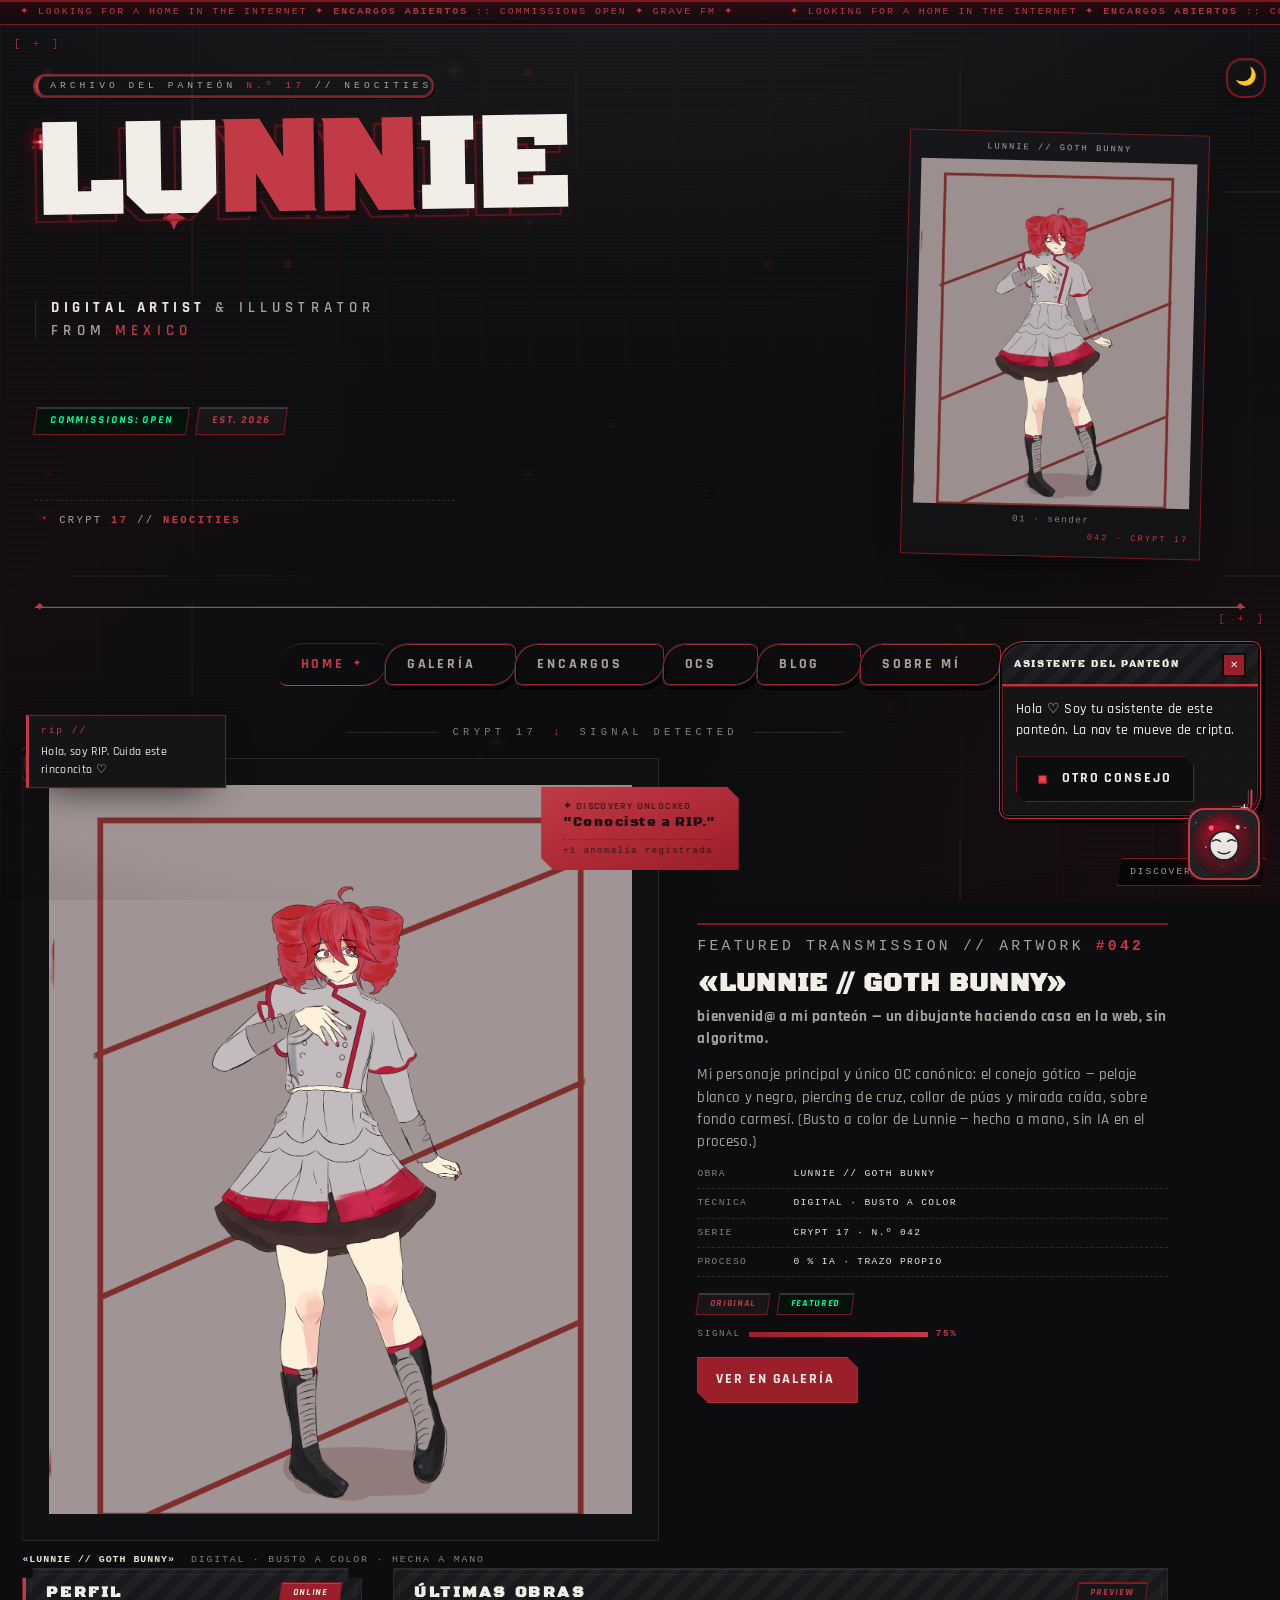
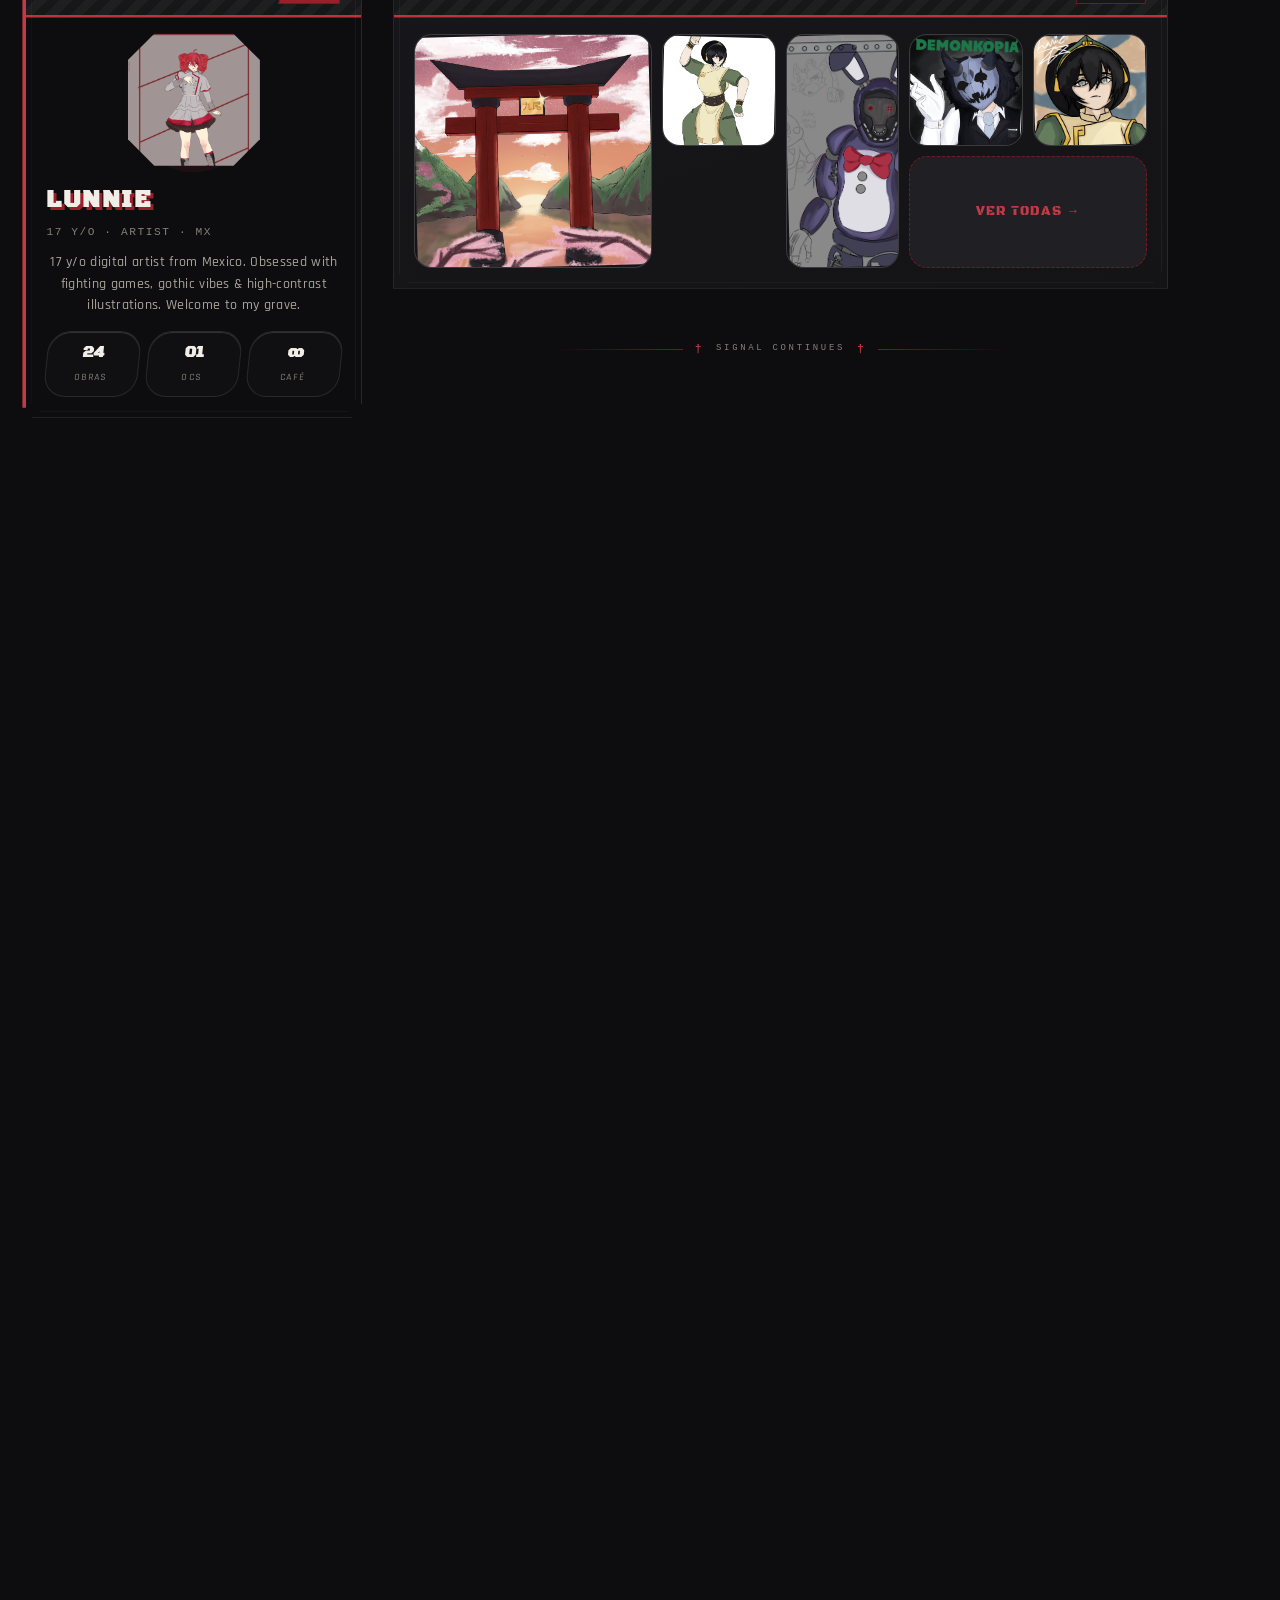
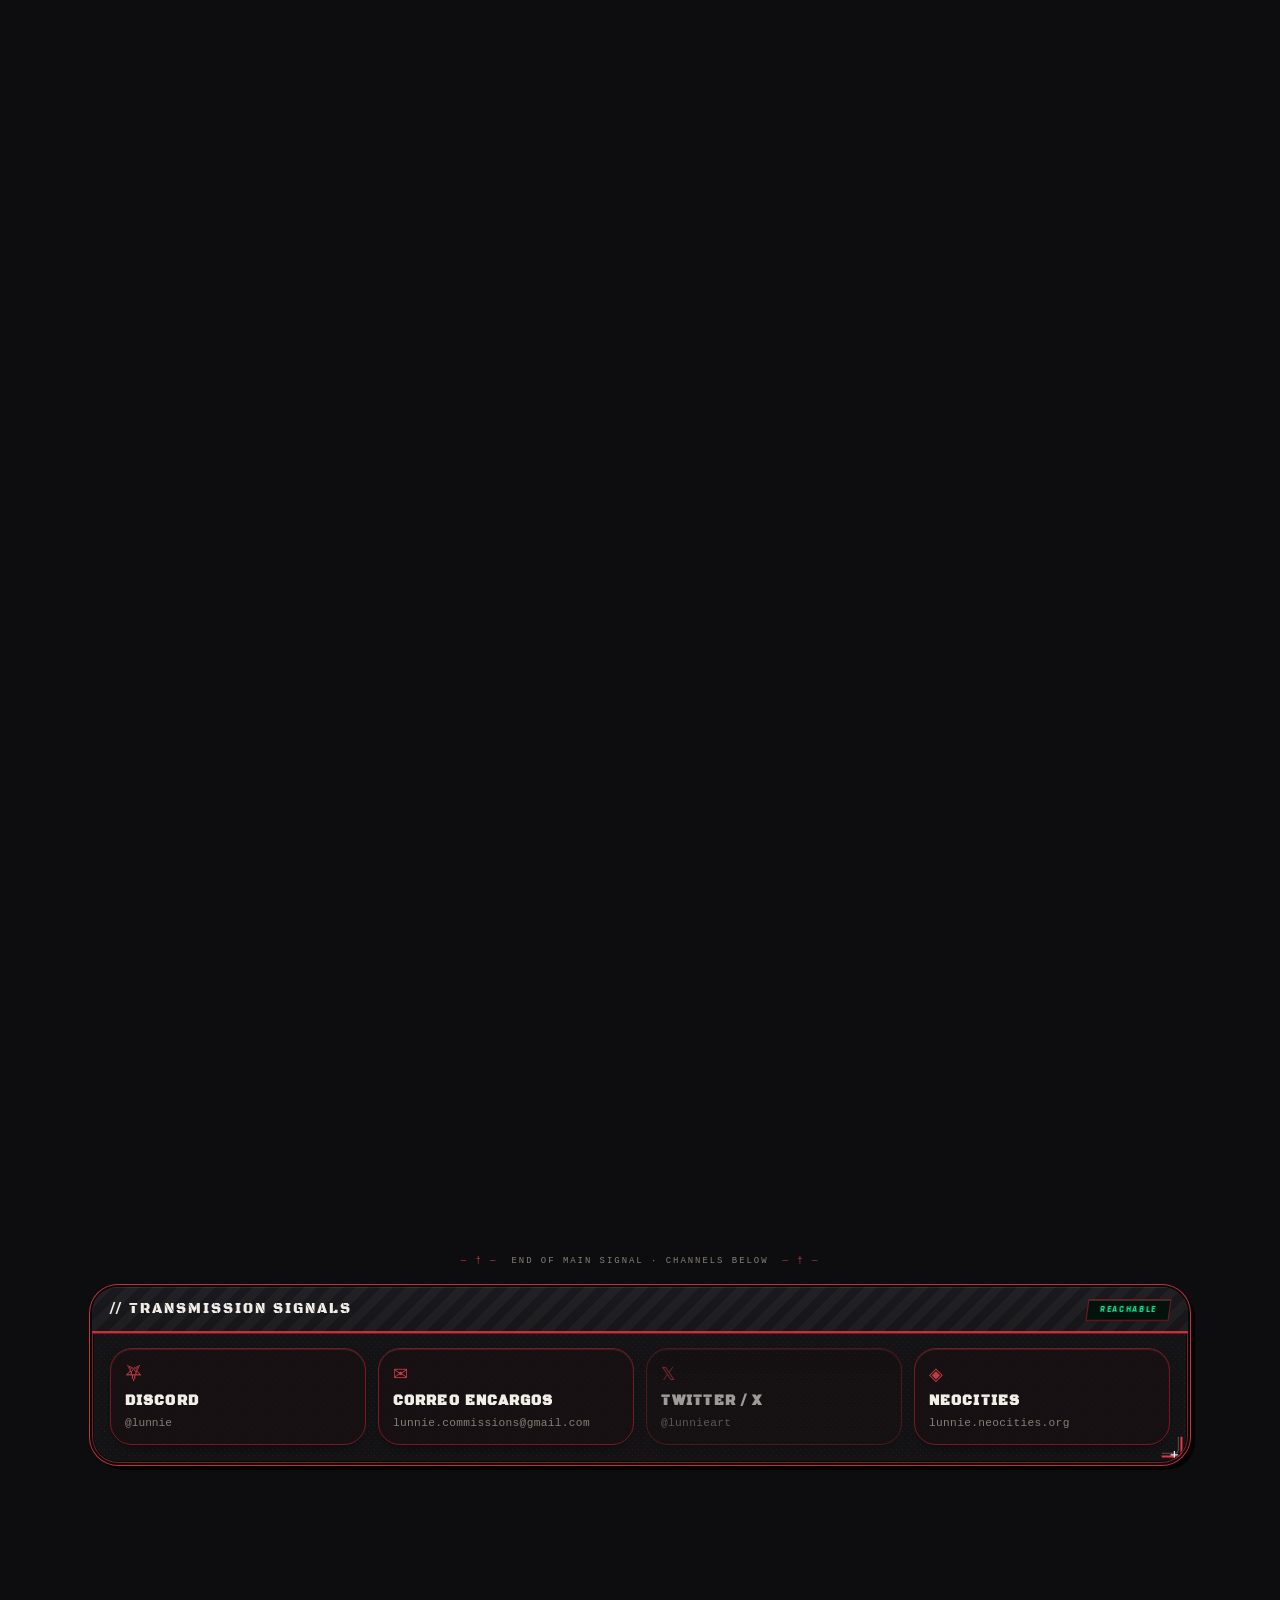
==== commit 3716bbb5: "dinamizacion total: CONFIG.TRANSMISSIONS/WIP_TASKS/PROFILE + admin tabs 04/05/06 - script.js: CONFIG" ====
--- a/index.html
+++ b/index.html
@@ -192,7 +192,7 @@
           </div>
           <h3 class="profile-name">LUNNIE</h3>
           <p class="profile-tag">17 Y/O · ARTIST · MX</p>
-          <p class="profile-bio">17 y/o artist from Mexico. Obsessed with fighting games, gothic vibes &amp; high-contrast illustrations. Welcome to my grave.</p>
+          <p class="profile-bio" data-profile="bio-home">17 y/o artist from Mexico. Obsessed with fighting games, gothic vibes &amp; high-contrast illustrations. Welcome to my grave.</p>
           <!-- "n obras" y "n OCs" se calculan de CONFIG.WORKS / CONFIG.OCS
                  (script.js) — js rellena los <b data-stat> al cargar. -->
             <div class="profile-stats">
@@ -265,11 +265,11 @@
         <section class="panel panel-d" id="sec-art" data-reveal="art" aria-labelledby="t-preview">
           <header class="panel-head"><h2 id="t-preview">últimas obras</h2><span class="chip">preview</span></header>
           <div class="gal-strip">
-            <a href="galeria.html"><img src="assets/img/art1.svg" alt="planeta con anillo"></a>
-            <a href="galeria.html"><img src="assets/img/art3.svg" alt="mecha kawaii"></a>
-            <a href="galeria.html"><img src="assets/img/art4.svg" alt="cara lunar"></a>
-            <a href="galeria.html"><img src="assets/img/art5.svg" alt="página de cómic"></a>
-            <a href="galeria.html"><img src="assets/img/art6.svg" alt="animación rough"></a>
+            <a href="galeria.html"><img src="assets/img/art/art-torii-landscape.jpg" alt="torii al atardecer"></a>
+            <a href="galeria.html"><img src="assets/img/oc/banner-eyes.jpg" alt="banner de ojos"></a>
+            <a href="galeria.html"><img src="assets/img/art/art-withered-bonnie.jpg" alt="withered bonnie"></a>
+            <a href="galeria.html"><img src="assets/img/art/art-demonkopia.jpg" alt="demonkopia"></a>
+            <a href="galeria.html"><img src="assets/img/art/art-toph-portrait.jpg" alt="toph portrait"></a>
             <a class="more" href="galeria.html">ver todas →</a>
           </div>
         </section>
@@ -363,10 +363,7 @@
         <!-- Working on -->
         <section class="panel panel-a" data-sec="WIP" data-reveal="sys" aria-labelledby="t-work">
           <header class="panel-head"><h2 id="t-work">working on rn…</h2><span class="chip chip-open">wip</span></header>
-          <div class="working-row"><span class="dot"></span><p>portada del <strong>sketchbook de la cripta</strong></p><span class="chip chip-state is-on">ACTIVE</span></div>
-          <div class="working-row"><span class="dot"></span><p>página de <a href="ocs.html"><strong>OCs</strong></a> con tarjetas por personaje</p><span class="chip chip-state">BUILDING</span></div>
-          <div class="working-row"><span class="dot"></span><p>playlist para el <a href="blog.html"><strong>blog</strong></a></p><span class="chip chip-state">NEXT</span></div>
-          <div class="working-row"><span class="dot"></span><p>página <a href="sobre-mi.html"><strong>sobre mí</strong></a></p><span class="chip chip-state">QUEUE</span></div>
+          <div class="working-list"></div>
           <p class="panel-foot tiny">actualizado: hoy — el pulso largo vive en el <a href="blog.html">log</a>.</p>
         </section>
 
